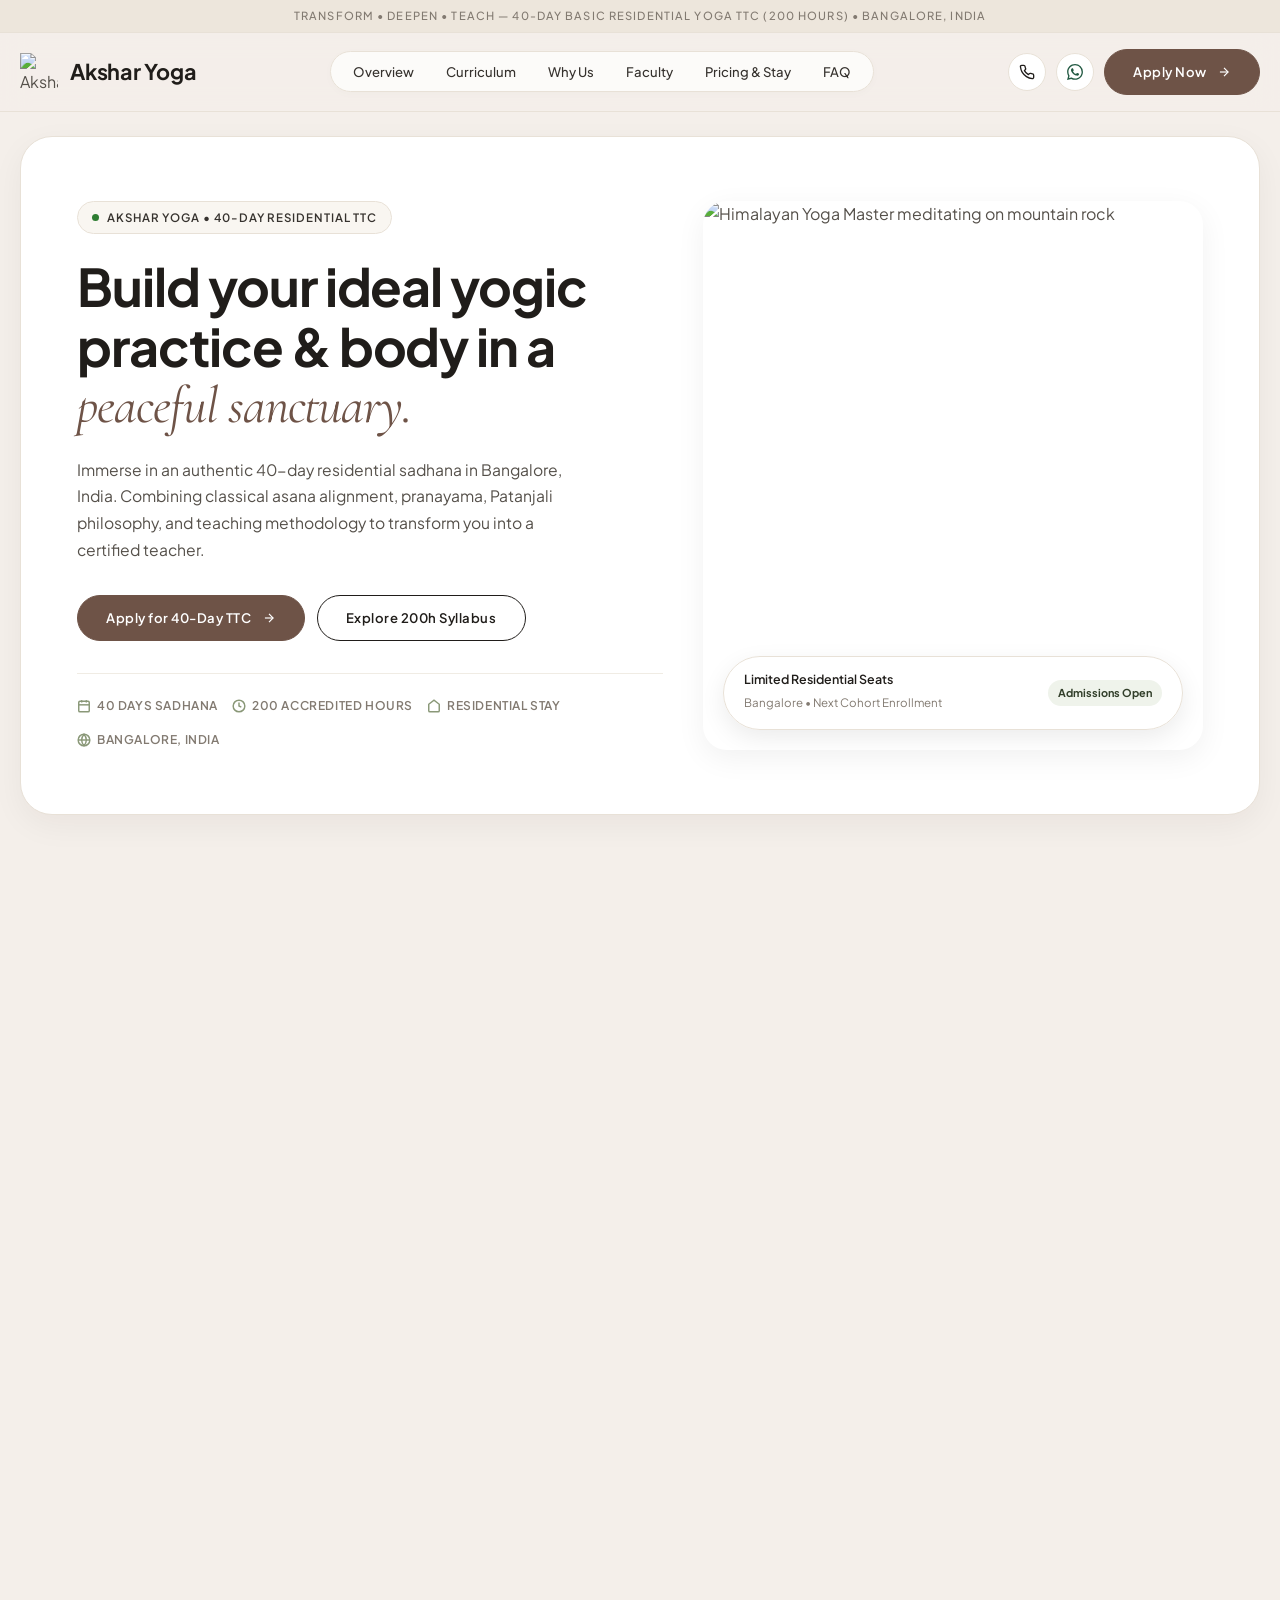
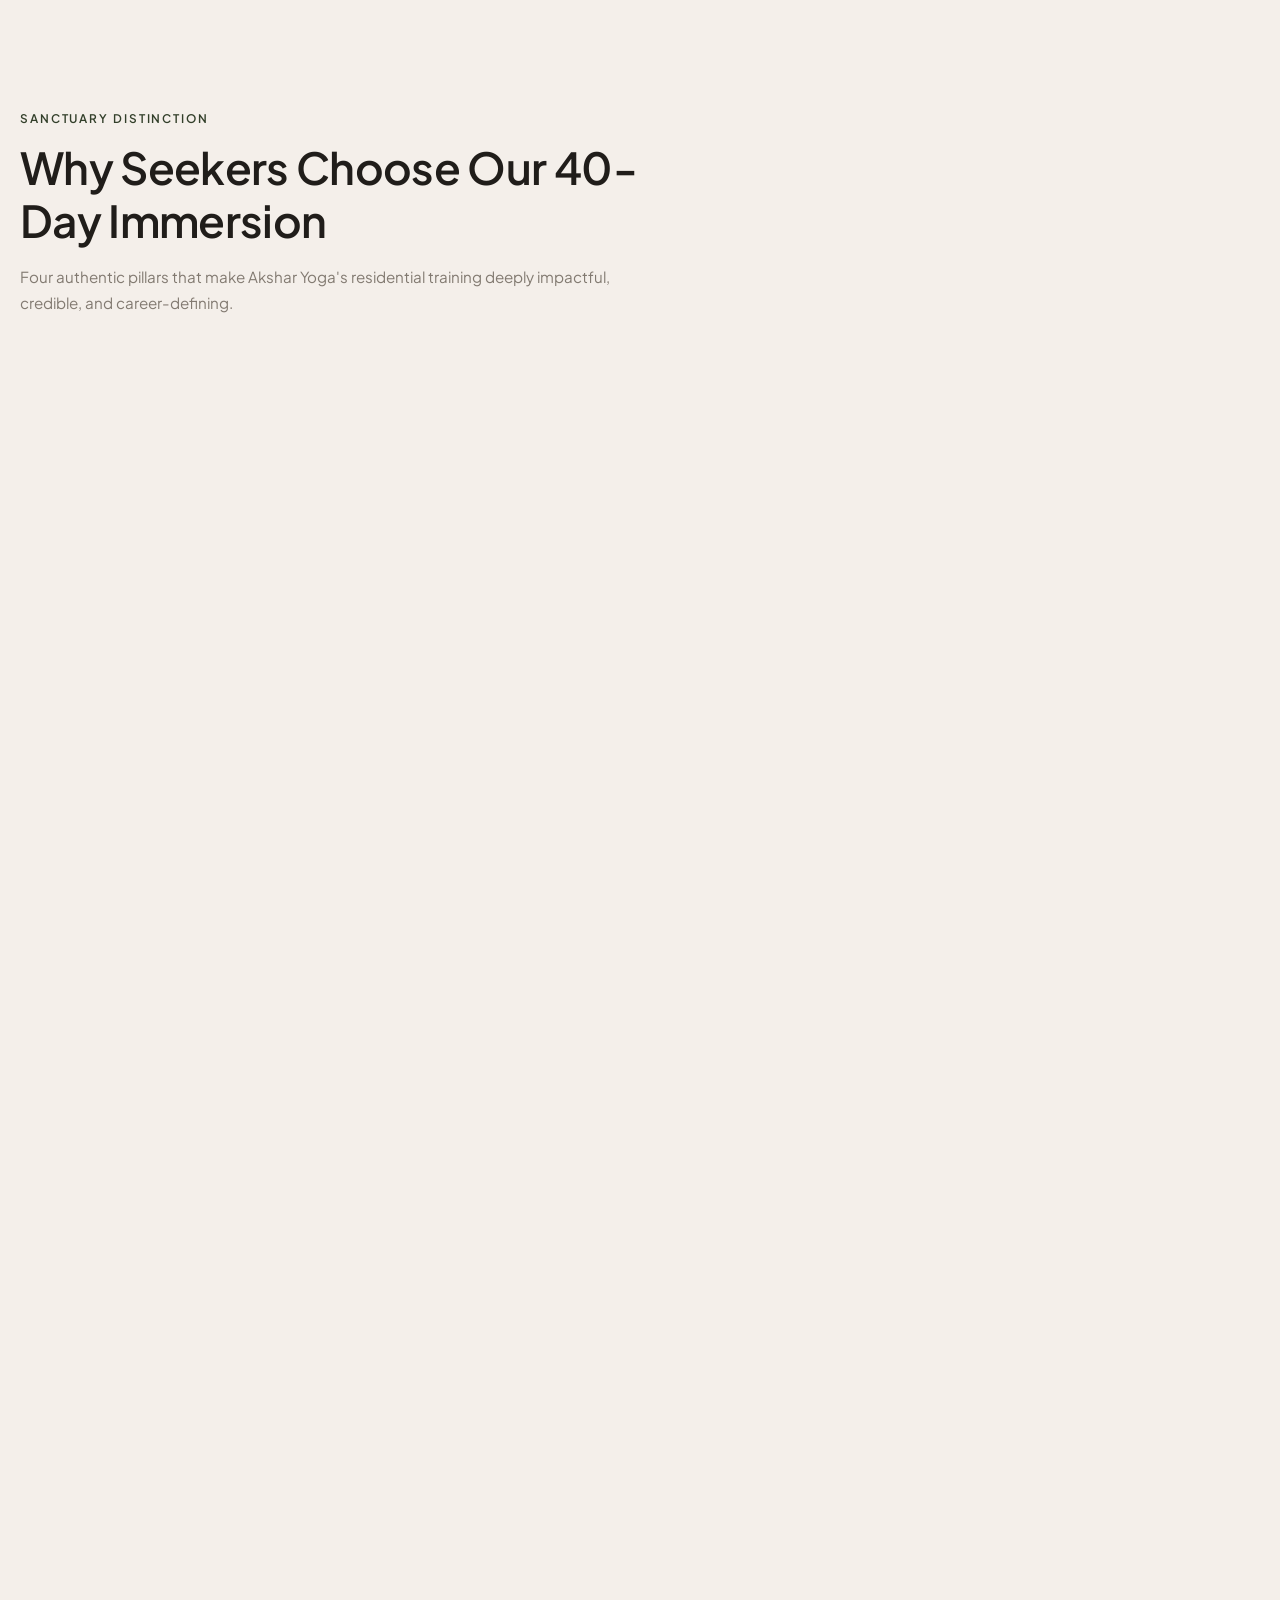
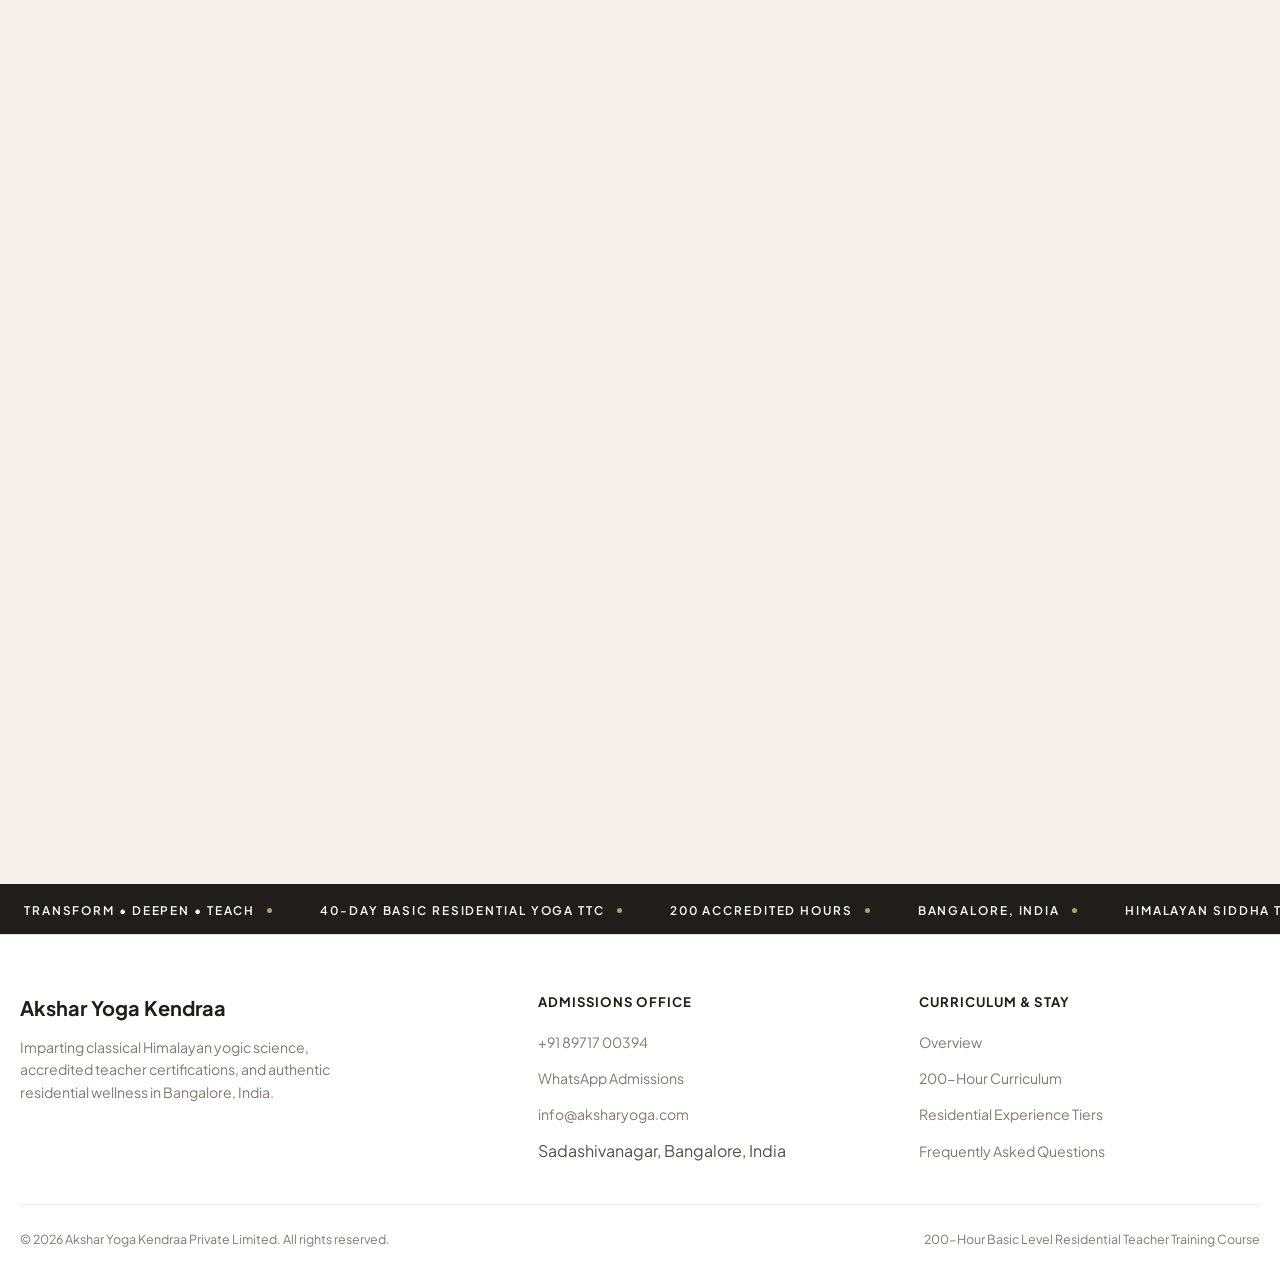
==== index.html @ 76876720 "feat: redesign landing page to Hygge Earth aesthetic with centered Guruji hero and teacher portraits" ====
<!DOCTYPE html>
<html lang="en" prefix="og: https://ogp.me/ns#">
<head>
  <meta charset="UTF-8">
  <meta name="viewport" content="width=device-width, initial-scale=1.0, viewport-fit=cover">
  
  <!-- Primary SEO Meta -->
  <title>40-Day Residential Yoga Teacher Training | Akshar Yoga</title>
  <meta name="description" content="Join Akshar Yoga's 40-day Basic Level Yoga Teacher Training in India. Learn yoga, meditation, pranayama, philosophy and teaching methodology with residential options.">
  <link rel="canonical" href="https://aksharyoga.com/basic-residential-ttc">
  <meta name="robots" content="index, follow, max-snippet:-1, max-image-preview:large, max-video-preview:-1">
  <meta name="theme-color" content="#6E5347">

  <!-- Geotagging & Regional SEO (Bangalore, Karnataka, India) -->
  <meta name="geo.region" content="IN-KA">
  <meta name="geo.placename" content="Bangalore, Karnataka, India">
  <meta name="geo.position" content="13.0827;77.5877">
  <meta name="ICBM" content="13.0827, 77.5877">
  <meta name="language" content="English">

  <!-- Hreflang Tags -->
  <link rel="alternate" hreflang="x-default" href="https://aksharyoga.com/basic-residential-ttc">
  <link rel="alternate" hreflang="en-IN" href="https://aksharyoga.com/basic-residential-ttc">
  <link rel="alternate" hreflang="en" href="https://aksharyoga.com/basic-residential-ttc">

  <!-- AI / LLM Context & Discovery Specification -->
  <link rel="alternate" type="text/plain" href="/llms.txt" title="LLM Context Specification">
  <link rel="sitemap" type="application/xml" href="/sitemap.xml">

  <!-- Open Graph / Meta Ads -->
  <meta property="og:type" content="website">
  <meta property="og:locale" content="en_IN">
  <meta property="og:locale:alternate" content="en_US">
  <meta property="og:title" content="40-Day Residential Yoga Teacher Training | Akshar Yoga">
  <meta property="og:description" content="Immerse yourself in a 40-day Basic Level Yoga Teacher Training combining asana, pranayama, philosophy, meditation and residential wellness in Bangalore, India.">
  <meta property="og:image" content="https://aksharyoga.com/images/hero_akshar_mountain_meditation_hd.jpg">
  <meta property="og:image:width" content="1200">
  <meta property="og:image:height" content="673">
  <meta property="og:url" content="https://aksharyoga.com/basic-residential-ttc">
  <meta property="og:site_name" content="Akshar Yoga Kendraa">

  <!-- Favicon -->
  <link rel="icon" type="image/png" href="images/akshar_yoga_logo.png">

  <!-- Preconnect & Google Fonts (Plus Jakarta Sans & Cormorant Garamond) -->
  <link rel="preconnect" href="https://fonts.googleapis.com">
  <link rel="preconnect" href="https://fonts.gstatic.com" crossorigin>
  <link href="https://fonts.googleapis.com/css2?family=Plus+Jakarta+Sans:wght@300;400;500;600;700&family=Cormorant+Garamond:ital,wght@0,400;0,500;0,600;1,400;1,600&display=swap" rel="stylesheet">

  <!-- Stylesheet -->
  <link rel="stylesheet" href="styles.css?v=4.0">

  <!-- Structured Data: EducationalOrganization, Course, and FAQPage Schema -->
  <script type="application/ld+json">
  {
    "@context": "https://schema.org",
    "@graph": [
      {
        "@type": "EducationalOrganization",
        "@id": "https://aksharyoga.com/#organization",
        "name": "Akshar Yoga Kendraa",
        "legalName": "Akshar Yoga Kendraa Private Limited",
        "url": "https://aksharyoga.com",
        "logo": "https://aksharyoga.com/images/akshar_yoga_logo.png",
        "description": "Premier international yoga educational institution imparting Himalayan yogic wisdom, teacher training certifications, and residential holistic wellness retreats.",
        "telephone": "+918971700394",
        "email": "info@aksharyoga.com",
        "address": {
          "@type": "PostalAddress",
          "streetAddress": "Sadashivanagar / CSE Residences & Purantha Campus",
          "addressLocality": "Bangalore",
          "addressRegion": "Karnataka",
          "postalCode": "560080",
          "addressCountry": "IN"
        },
        "geo": {
          "@type": "GeoCoordinates",
          "latitude": 13.0827,
          "longitude": 77.5877
        }
      },
      {
        "@type": "Course",
        "@id": "https://aksharyoga.com/basic-residential-ttc/#course",
        "name": "40-Day Basic Level Residential Yoga Teacher Training Course (200 Hours)",
        "courseCode": "AY-TTC-200",
        "description": "An immersive 40-day yoga teacher training experience designed to deepen your personal practice, build a strong foundation in yoga and prepare you to begin your journey as a yoga teacher. Features 200 hours of asana biomechanics, pranayama, meditation, mudras, philosophy, and teaching methodology.",
        "provider": {
          "@id": "https://aksharyoga.com/#organization"
        },
        "timeRequired": "P40D",
        "educationalCredentialAwarded": "Akshar Yoga Basic Level Yoga Teacher Certificate (200 Hours)",
        "inLanguage": "en",
        "offers": [
          {
            "@type": "Offer",
            "name": "Seeker (Tuition Only)",
            "description": "40 Days of Training, study material, 2 diet consultations, 6-month DYC access, 3 Ayurveda sessions, special training at Purantha, Awaken Tribe access, and 3-day Purantha camp access.",
            "price": "175000",
            "priceCurrency": "INR",
            "category": "Tuition Only",
            "availability": "https://schema.org/InStock",
            "url": "https://aksharyoga.com/basic-residential-ttc#experience-options"
          },
          {
            "@type": "Offer",
            "name": "Immersive (CSE Residential)",
            "description": "40 Days of Training, TTC material, 1 BHK accommodation at CSE Residences, nutritious food, dedicated travel, 6-month DYC and Awaken Tribe access, Purantha experiences, and 3-day Purantha camp access.",
            "price": "350000",
            "priceCurrency": "INR",
            "category": "Tuition and Accommodation",
            "availability": "https://schema.org/InStock",
            "url": "https://aksharyoga.com/basic-residential-ttc#experience-options"
          },
          {
            "@type": "Offer",
            "name": "Ultimate (Purantha Immersion Sanctuary)",
            "description": "40 Days of Training, full Purantha campus nature sanctuary access, 3 Ayurveda sessions, 2 medicinal showers, 2 tissue healing sessions, organic Sattvik food, 1-year Awaken Tribe and DYC access, and 3-day Purantha camp access.",
            "price": "500000",
            "priceCurrency": "INR",
            "category": "Tuition, Accommodation and Healing Sanctuary",
            "availability": "https://schema.org/InStock",
            "url": "https://aksharyoga.com/basic-residential-ttc#experience-options"
          }
        ]
      },
      {
        "@type": "FAQPage",
        "@id": "https://aksharyoga.com/basic-residential-ttc/#faq",
        "mainEntity": [
          {
            "@type": "Question",
            "name": "What is the difference between the 3 experience options?",
            "acceptedAnswer": {
              "@type": "Answer",
              "text": "The Seeker tier (₹1.75 Lakh INR) includes the complete 40-day course and tuition without accommodation or meals. The Immersive tier (₹3.5 Lakh INR) includes 1 BHK accommodation at CSE Residences, full nutritious meals, and daily training travel. The Ultimate tier (₹5 Lakh INR) is a sanctuary retreat at Purantha campus including campus stay, Sattvik nutrition, 3 Ayurveda sessions, 2 medicinal showers, and 2 tissue healing sessions."
            }
          },
          {
            "@type": "Question",
            "name": "Do I need previous yoga experience?",
            "acceptedAnswer": {
              "@type": "Answer",
              "text": "No prior advanced experience is required. The curriculum begins with foundational alignment and anatomy, making it ideal for both dedicated beginners seeking deep immersion and experienced practitioners preparing to teach professionally."
            }
          },
          {
            "@type": "Question",
            "name": "What certification do I receive?",
            "acceptedAnswer": {
              "@type": "Answer",
              "text": "Upon successful practical and theoretical completion of the 40 days (200 hours), you receive the official Akshar Yoga Basic Level Yoga Teacher Certificate, recognized across the global Akshar Yoga ecosystem."
            }
          },
          {
            "@type": "Question",
            "name": "Can international students apply?",
            "acceptedAnswer": {
              "@type": "Answer",
              "text": "Yes, we welcome international applicants from all continents. Please contact our admissions team for personalized travel advice, airport reception, and payment guidelines."
            }
          }
        ]
      }
    ]
  }
  </script>
</head>
<body>

  <!-- Top Announcement Bar -->
  <div class="top-bar">
    Transform • Deepen • Teach — 40-Day Basic Residential Yoga TTC (200 Hours) • Bangalore, India
  </div>

  <!-- Header (Hygge / Japandi Style) -->
  <header class="site-header" id="site-header">
    <div class="page-canvas header-container">
      <!-- Brand Logo -->
      <a href="#hero" class="brand-link" aria-label="Akshar Yoga Home">
        <img src="images/akshar_yoga_logo.png" alt="Akshar Yoga Kendraa Official Emblem" class="brand-logo-img" width="38" height="38">
        <span class="brand-title">Akshar Yoga</span>
      </a>

      <!-- Pill Nav Menu -->
      <nav class="main-nav" aria-label="Primary Navigation">
        <ul class="nav-links">
          <li><a href="#overview">Overview</a></li>
          <li><a href="#curriculum">Curriculum</a></li>
          <li><a href="#why-us">Why Us</a></li>
          <li><a href="#faculty">Faculty</a></li>
          <li><a href="#pricing">Pricing &amp; Stay</a></li>
          <li><a href="#faq">FAQ</a></li>
        </ul>
      </nav>

      <!-- Header Actions -->
      <div class="header-actions">
        <!-- Call Icon -->
        <a href="tel:+918971700394" class="header-icon-circle" aria-label="Call Admissions: +91 89717 00394" title="Call Admissions: +91 89717 00394">
          <svg width="16" height="16" viewBox="0 0 24 24" fill="none" stroke="currentColor" stroke-width="2" stroke-linecap="round" stroke-linejoin="round">
            <path d="M22 16.92v3a2 2 0 0 1-2.18 2 19.79 19.79 0 0 1-8.63-3.07 19.5 19.5 0 0 1-6-6 19.79 19.79 0 0 1-3.07-8.67A2 2 0 0 1 4.11 2h3a2 2 0 0 1 2 1.72 12.84 12.84 0 0 0 .7 2.81 2 2 0 0 1-.45 2.11L8.09 9.91a16 16 0 0 0 6 6l1.27-1.27a2 2 0 0 1 2.11-.45 12.84 12.84 0 0 0 2.81.7A2 2 0 0 1 22 16.92z"></path>
          </svg>
        </a>

        <!-- WhatsApp Icon -->
        <a href="https://wa.me/918971700394?text=Namaste%20Akshar%20Yoga,%20I%20am%20interested%20in%20the%2040-Day%20TTC" class="header-icon-circle whatsapp-circle" aria-label="Chat on WhatsApp" title="Chat on WhatsApp" target="_blank" rel="noopener">
          <svg width="16" height="16" viewBox="0 0 24 24" fill="currentColor">
            <path d="M17.472 14.382c-.297-.149-1.758-.867-2.03-.967-.273-.099-.471-.148-.67.15-.197.297-.767.966-.94 1.164-.173.199-.347.223-.644.075-.297-.15-1.255-.463-2.39-1.475-.883-.788-1.48-1.761-1.653-2.059-.173-.297-.018-.458.13-.606.134-.133.298-.347.446-.52.149-.174.198-.298.298-.497.099-.198.05-.371-.025-.52-.075-.149-.669-1.612-.916-2.207-.242-.579-.487-.5-.669-.51-.173-.008-.371-.01-.57-.01-.198 0-.52.074-.792.372-.272.297-1.04 1.016-1.04 2.479 0 1.462 1.065 2.875 1.213 3.074.149.198 2.096 3.2 5.077 4.487.709.306 1.262.489 1.694.625.712.227 1.36.195 1.871.118.571-.085 1.758-.719 2.006-1.413.248-.694.248-1.289.173-1.413-.074-.124-.272-.198-.57-.347m-5.421 7.403h-.004a9.87 9.87 0 01-5.031-1.378l-.361-.214-3.741.982.998-3.648-.235-.374a9.86 9.86 0 01-1.51-5.26c.001-5.45 4.436-9.884 9.888-9.884 2.64 0 5.122 1.03 6.988 2.898a9.825 9.825 0 012.893 6.994c-.003 5.45-4.437 9.884-9.885 9.884m8.413-18.297A11.815 11.815 0 0012.05 0C5.495 0 .16 5.335.157 11.892c0 2.096.547 4.142 1.588 5.945L.057 24l6.305-1.654a11.882 11.882 0 005.683 1.448h.005c6.554 0 11.89-5.335 11.893-11.893a11.821 11.821 0 00-3.48-8.413z"/>
          </svg>
        </a>

        <!-- Chocolate Pill Button -->
        <button type="button" class="btn btn-chocolate trigger-apply-modal" data-tier="immersive">
          <span>Apply Now</span>
          <svg class="btn-arrow" width="14" height="14" viewBox="0 0 24 24" fill="none" stroke="currentColor" stroke-width="2">
            <line x1="5" y1="12" x2="19" y2="12"></line>
            <polyline points="12 5 19 12 12 19"></polyline>
          </svg>
        </button>

        <!-- Mobile Menu Toggle Button -->
        <button type="button" class="header-mobile-toggle" id="btn-mobile-nav-toggle" aria-label="Open Navigation Menu">
          <span></span>
          <span></span>
        </button>
      </div>
    </div>
  </header>

  <!-- Mobile Off-Canvas Drawer -->
  <div class="mobile-nav-backdrop" id="mobile-nav-backdrop" aria-hidden="true">
    <div class="mobile-nav-drawer" role="dialog" aria-modal="true" aria-label="Mobile Navigation">
      <div>
        <div class="mobile-nav-header">
          <span class="brand-title">Akshar Yoga</span>
          <button type="button" class="modal-close-btn" id="btn-mobile-nav-close" aria-label="Close menu">
            <svg width="16" height="16" viewBox="0 0 24 24" fill="none" stroke="currentColor" stroke-width="2">
              <line x1="18" y1="6" x2="6" y2="18"></line>
              <line x1="6" y1="6" x2="18" y2="18"></line>
            </svg>
          </button>
        </div>
        <ul class="mobile-nav-links">
          <li><a href="#overview" class="mobile-nav-item">Overview</a></li>
          <li><a href="#curriculum" class="mobile-nav-item">Curriculum (200h)</a></li>
          <li><a href="#why-us" class="mobile-nav-item">Why Akshar Yoga</a></li>
          <li><a href="#faculty" class="mobile-nav-item">Faculty &amp; Gurus</a></li>
          <li><a href="#pricing" class="mobile-nav-item">Pricing &amp; Stay</a></li>
          <li><a href="#faq" class="mobile-nav-item">FAQ</a></li>
        </ul>
      </div>
      <div class="mobile-nav-footer">
        <button type="button" class="btn btn-chocolate trigger-apply-modal" data-tier="immersive" style="width: 100%;">
          Apply for 40-Day TTC
        </button>
        <a href="https://wa.me/918971700394" class="btn btn-whatsapp" style="width: 100%;" target="_blank" rel="noopener">
          WhatsApp Admissions
        </a>
      </div>
    </div>
  </div>

  <main>
    <!-- ==========================================================================
         HERO SECTION (Matches Reference Rounded Hero Card)
         ========================================================================== -->
    <section class="hero-section-wrap" id="hero">
      <div class="page-canvas">
        <div class="hero-card">
          
          <!-- Left Column: Copy & Actions -->
          <div class="hero-left-content">
            <div class="hero-badge-pill">
              <span class="hero-pulse-dot"></span>
              <span>Akshar Yoga • 40-Day Residential TTC</span>
            </div>

            <h1 class="hero-h1">
              Build your ideal yogic practice &amp; body in a
              <span class="hero-accent">peaceful sanctuary.</span>
            </h1>

            <p class="hero-subtext">
              Immerse in an authentic 40-day residential sadhana in Bangalore, India. Combining classical asana alignment, pranayama, Patanjali philosophy, and teaching methodology to transform you into a certified teacher.
            </p>

            <div class="hero-cta-group">
              <button type="button" class="btn btn-chocolate trigger-apply-modal" data-tier="immersive">
                <span>Apply for 40-Day TTC</span>
                <svg class="btn-arrow" width="14" height="14" viewBox="0 0 24 24" fill="none" stroke="currentColor" stroke-width="2">
                  <line x1="5" y1="12" x2="19" y2="12"></line>
                  <polyline points="12 5 19 12 12 19"></polyline>
                </svg>
              </button>

              <button type="button" class="btn btn-outline-dark trigger-curriculum-modal">
                <span>Explore 200h Syllabus</span>
              </button>
            </div>

            <div class="hero-meta-tags">
              <div class="hero-tag-item">
                <svg width="14" height="14" viewBox="0 0 24 24" fill="none" stroke="currentColor" stroke-width="2.5"><rect x="3" y="4" width="18" height="18" rx="2" ry="2"></rect><line x1="16" y1="2" x2="16" y2="6"></line><line x1="8" y1="2" x2="8" y2="6"></line><line x1="3" y1="10" x2="21" y2="10"></line></svg>
                <span>40 Days Sadhana</span>
              </div>
              <div class="hero-tag-item">
                <svg width="14" height="14" viewBox="0 0 24 24" fill="none" stroke="currentColor" stroke-width="2.5"><circle cx="12" cy="12" r="10"></circle><polyline points="12 6 12 12 16 14"></polyline></svg>
                <span>200 Accredited Hours</span>
              </div>
              <div class="hero-tag-item">
                <svg width="14" height="14" viewBox="0 0 24 24" fill="none" stroke="currentColor" stroke-width="2.5"><path d="M3 9l9-7 9 7v11a2 2 0 0 1-2 2H5a2 2 0 0 1-2-2z"></path></svg>
                <span>Residential Stay</span>
              </div>
              <div class="hero-tag-item">
                <svg width="14" height="14" viewBox="0 0 24 24" fill="none" stroke="currentColor" stroke-width="2.5"><circle cx="12" cy="12" r="10"></circle><line x1="2" y1="12" x2="22" y2="12"></line><path d="M12 2a15.3 15.3 0 0 1 4 10 15.3 15.3 0 0 1-4 10 15.3 15.3 0 0 1-4-10 15.3 15.3 0 0 1 4-10z"></path></svg>
                <span>Bangalore, India</span>
              </div>
            </div>
          </div>

          <!-- Right Column: Organic Rounded Photo Card with Floating Pill -->
          <div class="hero-visual-card">
            <img src="images/hero_akshar_mountain_meditation_hd.jpg" alt="Himalayan Yoga Master meditating on mountain rock" class="hero-visual-img" width="600" height="480">
            <div class="hero-floating-pill">
              <div>
                <p>Limited Residential Seats</p>
                <span style="font-size: 0.72rem; color: var(--hygge-muted);">Bangalore • Next Cohort Enrollment</span>
              </div>
              <span class="pill-tag">Admissions Open</span>
            </div>
          </div>

        </div>
      </div>
    </section>

    <!-- ==========================================================================
         SECTION 2: PHILOSOPHY & SACRED MANDALA (Matches Reference Section 2)
         ========================================================================== -->
    <section class="section-philosophy" id="overview">
      <div class="page-canvas">
        <div class="philosophy-card reveal-on-scroll">
          <div>
            <span class="kicker kicker-sage">Sadhana &amp; Purpose</span>
            <h2 class="philosophy-quote-h2">
              Our sanctuary is created for all who value authentic yogic depth, comfort and care —
              <span class="highlight-word">not only for the body, but for the soul.</span>
            </h2>
            <div class="philosophy-paragraphs">
              <p>
                Within our serene residential campuses in Bangalore (CSE Residences &amp; Purantha Sanctuary), we cultivate an atmosphere of deep quietude and mindfulness. Fresh nature, disciplined daily sadhana, and wholesome Sattvik meals create the optimal foundation for profound inner change.
              </p>
              <p>
                In classical yogic tradition, a 40-day mandala represents the biological and neurological cycle required to recalibrate the nervous system, instill enduring habits, and master the pedagogical confidence needed to teach globally.
              </p>
            </div>
          </div>

          <!-- Sacred Mandala Geometry Line-Art -->
          <div class="philosophy-mandala-wrap">
            <svg class="mandala-svg" viewBox="0 0 200 200" fill="none" stroke="currentColor" stroke-width="1.2">
              <circle cx="100" cy="100" r="70" stroke-dasharray="2 3" opacity="0.4"/>
              <circle cx="100" cy="70" r="45" opacity="0.8"/>
              <circle cx="100" cy="130" r="45" opacity="0.8"/>
              <circle cx="70" cy="100" r="45" opacity="0.8"/>
              <circle cx="130" cy="100" r="45" opacity="0.8"/>
              <circle cx="100" cy="100" r="22" stroke-width="1.5"/>
              <circle cx="100" cy="100" r="5" fill="currentColor"/>
            </svg>
          </div>
        </div>
      </div>
    </section>

    <!-- ==========================================================================
         SECTION 3: SAGE GREEN ATMOSPHERIC SANCTUARY CARD (Matches Reference Section 3)
         ========================================================================== -->
    <section class="section-sage-banner">
      <div class="page-canvas">
        <div class="sage-atmosphere-card reveal-on-scroll">
          <h2 class="sage-heading">
            We make your residential practice as comfortable, deep and transformative as possible
          </h2>

          <div class="sage-pillars-grid">
            <!-- Feature 1: Armchair/Rest -->
            <div class="sage-pillar-item stagger-1">
              <div class="sage-icon-box">
                <svg width="24" height="24" viewBox="0 0 24 24" fill="none" stroke="currentColor" stroke-width="1.8" stroke-linecap="round" stroke-linejoin="round">
                  <path d="M19 9V6a2 2 0 0 0-2-2H7a2 2 0 0 0-2 2v3"></path>
                  <path d="M3 11v5a2 2 0 0 0 2 2h14a2 2 0 0 0 2-2v-5a2 2 0 0 0-4 0v2H7v-2a2 2 0 0 0-4 0Z"></path>
                  <path d="M5 18v2"></path>
                  <path d="M19 18v2"></path>
                </svg>
              </div>
              <h3 class="sage-pillar-title">Comfortable Residential Rest</h3>
              <p class="sage-pillar-desc">
                Thoughtfully appointed 1 BHK living spaces at CSE Residences and peaceful natural cottages at Purantha campus, giving you deep rest after rigorous daily training.
              </p>
            </div>

            <!-- Feature 2: Breeze/Air -->
            <div class="sage-pillar-item stagger-2">
              <div class="sage-icon-box">
                <svg width="24" height="24" viewBox="0 0 24 24" fill="none" stroke="currentColor" stroke-width="1.8" stroke-linecap="round" stroke-linejoin="round">
                  <path d="M9.59 4.59A2 2 0 1 1 11 8H2m10.59 11.41A2 2 0 1 0 14 16H2m15.73-8.27A2.5 2.5 0 1 1 19.5 12H2"></path>
                </svg>
              </div>
              <h3 class="sage-pillar-title">Natural Shalas &amp; Clean Air</h3>
              <p class="sage-pillar-desc">
                High-ceilinged, naturally ventilated pavilions and open-air greenery that foster optimal oxygenation, clear prana flow, and peaceful mental clarity throughout your sadhana.
              </p>
            </div>

            <!-- Feature 3: Sound/Chanting -->
            <div class="sage-pillar-item stagger-3">
              <div class="sage-icon-box">
                <svg width="24" height="24" viewBox="0 0 24 24" fill="none" stroke="currentColor" stroke-width="1.8" stroke-linecap="round" stroke-linejoin="round">
                  <path d="M2 10v4"></path>
                  <path d="M6 7v10"></path>
                  <path d="M10 4v16"></path>
                  <path d="M14 8v8"></path>
                  <path d="M18 6v12"></path>
                  <path d="M22 10v4"></path>
                </svg>
              </div>
              <h3 class="sage-pillar-title">Sacred Sound &amp; Healing</h3>
              <p class="sage-pillar-desc">
                Authentic Himalayan mantra chanting, restorative singing bowls, and tailored Ayurvedic therapies that harmonize subtle tissue memory and calm the nervous system.
              </p>
            </div>
          </div>
        </div>
      </div>
    </section>

    <!-- ==========================================================================
         SECTION 4: 200-HOUR CURRICULUM GRID (Matches Reference Section 4)
         ========================================================================== -->
    <section class="section-curriculum-hygge" id="curriculum">
      <div class="page-canvas">
        <div class="section-header-center reveal-on-scroll">
          <span class="kicker">Accredited 200-Hour Syllabus</span>
          <h2 class="section-title">Training Across 6 Modular Disciplines</h2>
          <p class="section-desc">
            A comprehensive curriculum combining classical alignment, subtle breathwork, anatomical safety, and pedagogical mastery.
          </p>
        </div>

        <div class="curriculum-cards-grid">
          <!-- Card 1 -->
          <div class="curriculum-hygge-card reveal-on-scroll stagger-1">
            <div class="curriculum-card-media">
              <img src="images/hero_akshar_mountain_meditation_hd.jpg" alt="Asana alignment and foundational postures" class="curriculum-card-img" width="380" height="180">
              <span class="curriculum-card-hours-badge">60 Hours</span>
            </div>
            <div class="curriculum-card-body">
              <div class="curriculum-card-header">
                <h3 class="curriculum-card-title">Foundations of Asana &amp; Alignment</h3>
                <svg class="curriculum-card-arrow" width="18" height="18" viewBox="0 0 24 24" fill="none" stroke="currentColor" stroke-width="2"><line x1="5" y1="12" x2="19" y2="12"></line><polyline points="12 5 19 12 12 19"></polyline></svg>
              </div>
              <p class="curriculum-card-text">
                Classical postures, joint biomechanics, spinal integrity, hands-on adjustments, and injury prevention protocols across standing, seated, and inverted asanas.
              </p>
              <button type="button" class="curriculum-card-trigger-btn trigger-curriculum-modal">
                View syllabus module →
              </button>
            </div>
          </div>

          <!-- Card 2 -->
          <div class="curriculum-hygge-card reveal-on-scroll stagger-2">
            <div class="curriculum-card-media">
              <img src="images/student_meditation.png" alt="Pranayama and subtle energy seals" class="curriculum-card-img" width="380" height="180">
              <span class="curriculum-card-hours-badge">35 Hours</span>
            </div>
            <div class="curriculum-card-body">
              <div class="curriculum-card-header">
                <h3 class="curriculum-card-title">Pranayama, Mudras &amp; Subtle Energy</h3>
                <svg class="curriculum-card-arrow" width="18" height="18" viewBox="0 0 24 24" fill="none" stroke="currentColor" stroke-width="2"><line x1="5" y1="12" x2="19" y2="12"></line><polyline points="12 5 19 12 12 19"></polyline></svg>
              </div>
              <p class="curriculum-card-text">
                Nadi purification, breath retention, vital energy seals (Hastamudras), and neuromuscular energy locks (Bandhas) to balance prana and apana.
              </p>
              <button type="button" class="curriculum-card-trigger-btn trigger-curriculum-modal">
                View syllabus module →
              </button>
            </div>
          </div>

          <!-- Card 3 -->
          <div class="curriculum-hygge-card reveal-on-scroll stagger-3">
            <div class="curriculum-card-media">
              <img src="images/hero_ashram_interior.jpg" alt="Yoga anatomy and movement physiology" class="curriculum-card-img" width="380" height="180">
              <span class="curriculum-card-hours-badge">25 Hours</span>
            </div>
            <div class="curriculum-card-body">
              <div class="curriculum-card-header">
                <h3 class="curriculum-card-title">Yoga Anatomy &amp; Physiology</h3>
                <svg class="curriculum-card-arrow" width="18" height="18" viewBox="0 0 24 24" fill="none" stroke="currentColor" stroke-width="2"><line x1="5" y1="12" x2="19" y2="12"></line><polyline points="12 5 19 12 12 19"></polyline></svg>
              </div>
              <p class="curriculum-card-text">
                Musculoskeletal dynamics, respiratory mechanics, fascial networks, and autonomic nervous system regulation for safe, intelligent teaching.
              </p>
              <button type="button" class="curriculum-card-trigger-btn trigger-curriculum-modal">
                View syllabus module →
              </button>
            </div>
          </div>

          <!-- Card 4 -->
          <div class="curriculum-hygge-card reveal-on-scroll stagger-1">
            <div class="curriculum-card-media">
              <img src="images/himalayan_siddha_akshar.png" alt="Patanjali philosophy and ethics" class="curriculum-card-img" width="380" height="180">
              <span class="curriculum-card-hours-badge">30 Hours</span>
            </div>
            <div class="curriculum-card-body">
              <div class="curriculum-card-header">
                <h3 class="curriculum-card-title">Yogic Philosophy, Sutras &amp; Ethics</h3>
                <svg class="curriculum-card-arrow" width="18" height="18" viewBox="0 0 24 24" fill="none" stroke="currentColor" stroke-width="2"><line x1="5" y1="12" x2="19" y2="12"></line><polyline points="12 5 19 12 12 19"></polyline></svg>
              </div>
              <p class="curriculum-card-text">
                Patanjali's Yoga Sutras, the Eight Limbs of Ashtanga Yoga, Yamas &amp; Niyamas, classical Siddha traditions, and modern teacher code of ethics.
              </p>
              <button type="button" class="curriculum-card-trigger-btn trigger-curriculum-modal">
                View syllabus module →
              </button>
            </div>
          </div>

          <!-- Card 5 -->
          <div class="curriculum-hygge-card reveal-on-scroll stagger-2">
            <div class="curriculum-card-media">
              <img src="images/section2_akshar_lounge.webp" alt="Teaching methodology and sequence design" class="curriculum-card-img" width="380" height="180">
              <span class="curriculum-card-hours-badge">35 Hours</span>
            </div>
            <div class="curriculum-card-body">
              <div class="curriculum-card-header">
                <h3 class="curriculum-card-title">Teaching Methodology &amp; Sequencing</h3>
                <svg class="curriculum-card-arrow" width="18" height="18" viewBox="0 0 24 24" fill="none" stroke="currentColor" stroke-width="2"><line x1="5" y1="12" x2="19" y2="12"></line><polyline points="12 5 19 12 12 19"></polyline></svg>
              </div>
              <p class="curriculum-card-text">
                Class structuring, precise verbal cues, voice modulation, classroom presence, room pacing, and modifications for diverse student capabilities.
              </p>
              <button type="button" class="curriculum-card-trigger-btn trigger-curriculum-modal">
                View syllabus module →
              </button>
            </div>
          </div>

          <!-- Card 6 -->
          <div class="curriculum-hygge-card reveal-on-scroll stagger-3">
            <div class="curriculum-card-media">
              <img src="images/international_yoga_day.webp" alt="Practicum and final certification exam" class="curriculum-card-img" width="380" height="180">
              <span class="curriculum-card-hours-badge">15 Hours</span>
            </div>
            <div class="curriculum-card-body">
              <div class="curriculum-card-header">
                <h3 class="curriculum-card-title">Practicum &amp; Teacher Assessment</h3>
                <svg class="curriculum-card-arrow" width="18" height="18" viewBox="0 0 24 24" fill="none" stroke="currentColor" stroke-width="2"><line x1="5" y1="12" x2="19" y2="12"></line><polyline points="12 5 19 12 12 19"></polyline></svg>
              </div>
              <p class="curriculum-card-text">
                Supervised student teaching sessions, hands-on peer instruction, detailed faculty critique, and practical certification examination.
              </p>
              <button type="button" class="curriculum-card-trigger-btn trigger-curriculum-modal">
                View syllabus module →
              </button>
            </div>
          </div>
        </div>
      </div>
    </section>

    <!-- ==========================================================================
         SECTION 5: WHY CHOOSE AKSHAR YOGA (Matches Reference Section 5)
         ========================================================================== -->
    <section class="section-why-choose-hygge" id="why-us">
      <div class="page-canvas">
        <div class="why-choose-layout">
          <!-- Left: 4 Numbered Steps -->
          <div>
            <div style="margin-bottom: 32px;">
              <span class="kicker kicker-sage">Sanctuary Distinction</span>
              <h2 class="section-title">Why Seekers Choose Our 40-Day Immersion</h2>
              <p class="section-desc">
                Four authentic pillars that make Akshar Yoga's residential training deeply impactful, credible, and career-defining.
              </p>
            </div>

            <div class="numbered-steps-list">
              <!-- Step 1 -->
              <div class="numbered-step-item reveal-on-scroll stagger-1">
                <div class="step-circle-badge">1</div>
                <div class="step-content-body">
                  <h3>Himalayan Siddha Lineage</h3>
                  <p>Direct authentic lineage transmitted by Himalayan Siddha masters, preserving sacred knowledge and authentic alignment unadulterated by modern fitness trends.</p>
                </div>
              </div>

              <!-- Step 2 -->
              <div class="numbered-step-item reveal-on-scroll stagger-2">
                <div class="step-circle-badge">2</div>
                <div class="step-content-body">
                  <h3>Personalized Guidance &amp; Small Cohorts</h3>
                  <p>Our experienced faculty mentors you directly with individual alignment adjustments, personal practice adaptations, and supportive daily counsel.</p>
                </div>
              </div>

              <!-- Step 3 -->
              <div class="numbered-step-item reveal-on-scroll stagger-3">
                <div class="step-circle-badge">3</div>
                <div class="step-content-body">
                  <h3>Globally Recognized 200-Hour Diploma</h3>
                  <p>Graduates receive the prestigious Akshar Yoga Teacher Certificate, recognized and revered across international yoga studios and wellness centers.</p>
                </div>
              </div>

              <!-- Step 4 -->
              <div class="numbered-step-item reveal-on-scroll stagger-4">
                <div class="step-circle-badge">4</div>
                <div class="step-content-body">
                  <h3>Serene Residential Campuses</h3>
                  <p>Choose between comfortable urban residential suites at CSE Residences or profound nature retreat living at Purantha campus surrounded by medicinal flora.</p>
                </div>
              </div>
            </div>
          </div>

          <!-- Right: Asymmetric Photo Collage -->
          <div class="asymmetric-collage-grid reveal-on-scroll">
            <div class="collage-tile collage-tile-tall">
              <img src="images/purantha_campus.jpg" alt="Purantha sanctuary natural campus" class="collage-img" width="340" height="396">
            </div>
            <div class="collage-tile">
              <img src="images/student_meditation.png" alt="Yoga student seated meditation" class="collage-img" width="300" height="190">
            </div>
            <div class="collage-tile">
              <img src="images/hero_ashram_interior.jpg" alt="Ashram interior yoga shala" class="collage-img" width="300" height="190">
            </div>
          </div>
        </div>
      </div>
    </section>

    <!-- ==========================================================================
         SECTION 6: MID-PAGE CONVERSION BANNER (Matches Reference Section 6)
         ========================================================================== -->
    <section class="section-mid-cta">
      <div class="page-canvas">
        <div class="mid-cta-card reveal-on-scroll">
          <div class="mid-cta-text">
            <h3>
              Apply for the 40-Day Residential TTC to awaken a
              <span class="highlight-text">healthy, grounded and strong practice.</span>
            </h3>
          </div>
          <div class="mid-cta-buttons">
            <button type="button" class="btn btn-chocolate trigger-apply-modal" data-tier="immersive">
              <span>Apply for 40-Day TTC</span>
              <svg class="btn-arrow" width="14" height="14" viewBox="0 0 24 24" fill="none" stroke="currentColor" stroke-width="2"><line x1="5" y1="12" x2="19" y2="12"></line><polyline points="12 5 19 12 12 19"></polyline></svg>
            </button>
            <a href="https://wa.me/918971700394" class="btn btn-whatsapp" target="_blank" rel="noopener">
              WhatsApp Admissions
            </a>
          </div>
        </div>
      </div>
    </section>

    <!-- ==========================================================================
         SECTION 7: FACULTY & MASTERS (ARCHED PILL CARDS) (Matches Reference Section 7)
         ========================================================================== -->
    <section class="section-faculty-hygge" id="faculty">
      <div class="page-canvas">
        <div class="section-header-center reveal-on-scroll">
          <span class="kicker">Mentorship &amp; Lineage</span>
          <h2 class="section-title">Our Caring &amp; Experienced Faculty</h2>
          <p class="section-desc">
            Guided by direct Himalayan Siddha masters and veteran senior instructors with decades of devoted sadhana.
          </p>
        </div>

        <div class="faculty-arched-grid">
          <!-- Master 1 -->
          <div class="faculty-arched-card reveal-on-scroll stagger-1">
            <div class="faculty-photo-wrap faculty-photo-wrap-akshar">
              <img src="images/himalayan_siddha_akshar.png" alt="Himalayan Grand Master Akshar" class="faculty-photo-img faculty-akshar-img" width="240" height="230">
            </div>
            <div class="faculty-card-info">
              <h4 class="faculty-name">Grand Master Akshar</h4>
              <p class="faculty-role">Himalayan Siddha Lineage &amp; Spiritual Mentor</p>
            </div>
          </div>

          <!-- Master 2 -->
          <div class="faculty-arched-card reveal-on-scroll stagger-2">
            <div class="faculty-photo-wrap">
              <img src="images/teacher_satya.jpg" alt="Acharya Satya - Senior Asana Faculty" class="faculty-photo-img" width="240" height="230">
            </div>
            <div class="faculty-card-info">
              <h4 class="faculty-name">Acharya Satya</h4>
              <p class="faculty-role">Asana Biomechanics &amp; Dynamic Alignment Lead</p>
            </div>
          </div>

          <!-- Master 3 -->
          <div class="faculty-arched-card reveal-on-scroll stagger-3">
            <div class="faculty-photo-wrap">
              <img src="images/teacher_meera.jpg" alt="Dr. Meera Vaidya - Ayurvedic Physician" class="faculty-photo-img" width="240" height="230">
            </div>
            <div class="faculty-card-info">
              <h4 class="faculty-name">Dr. Meera Vaidya</h4>
              <p class="faculty-role">Ayurvedic Physician &amp; Holistic Dietetics Guide</p>
            </div>
          </div>

          <!-- Master 4 -->
          <div class="faculty-arched-card reveal-on-scroll stagger-4">
            <div class="faculty-photo-wrap">
              <img src="images/teacher_anand.jpg" alt="Acharya Anand - Pranayama Lead" class="faculty-photo-img" width="240" height="230">
            </div>
            <div class="faculty-card-info">
              <h4 class="faculty-name">Acharya Anand</h4>
              <p class="faculty-role">Pranayama, Mudras &amp; Subtle Anatomy Mentor</p>
            </div>
          </div>

          <!-- Master 5 -->
          <div class="faculty-arched-card reveal-on-scroll stagger-5">
            <div class="faculty-photo-wrap">
              <img src="images/teacher_priya.jpg" alt="Guru Priya - Methodology Director" class="faculty-photo-img" width="240" height="230">
            </div>
            <div class="faculty-card-info">
              <h4 class="faculty-name">Guru Priya</h4>
              <p class="faculty-role">Pedagogical Methodology &amp; Practicum Director</p>
            </div>
          </div>
        </div>
      </div>
    </section>

    <!-- ==========================================================================
         SECTION 8: EXPERIENCE TIERS & PRICING
         ========================================================================== -->
    <section class="section-pricing-hygge" id="pricing">
      <div class="page-canvas">
        <div class="section-header-center reveal-on-scroll">
          <span class="kicker">Clear &amp; Transparent Tiers</span>
          <h2 class="section-title">Three Ways to Experience the 40-Day TTC</h2>
          <p class="section-desc">
            Choose the residential immersion level that fits your journey. All options include the full 40-day, 200-hour teacher training syllabus.
          </p>
        </div>

        <div class="pricing-hygge-grid">
          <!-- Tier 1: Seeker -->
          <div class="pricing-hygge-card reveal-on-scroll stagger-1">
            <h3 class="pricing-tier-name">Seeker</h3>
            <p class="pricing-tier-tagline">40 Days Foundational Training</p>
            <div class="pricing-tier-price-box">
              <div class="pricing-tier-amount">₹1.75 Lakh</div>
              <p class="pricing-tier-currency">₹1.75 Lakh INR • Tuition Only</p>
            </div>
            <ul class="pricing-inclusions-list">
              <li>
                <svg width="16" height="16" viewBox="0 0 24 24" fill="none" stroke="currentColor" stroke-width="2.5"><polyline points="20 6 9 17 4 12"></polyline></svg>
                <span>40 Days Training (200 Hours)</span>
              </li>
              <li>
                <svg width="16" height="16" viewBox="0 0 24 24" fill="none" stroke="currentColor" stroke-width="2.5"><polyline points="20 6 9 17 4 12"></polyline></svg>
                <span>All Akshar Yoga TTC Study Material</span>
              </li>
              <li>
                <svg width="16" height="16" viewBox="0 0 24 24" fill="none" stroke="currentColor" stroke-width="2.5"><polyline points="20 6 9 17 4 12"></polyline></svg>
                <span>2 Diet &amp; Health Consultations</span>
              </li>
              <li>
                <svg width="16" height="16" viewBox="0 0 24 24" fill="none" stroke="currentColor" stroke-width="2.5"><polyline points="20 6 9 17 4 12"></polyline></svg>
                <span>DYC Access — 6 Months</span>
              </li>
              <li>
                <svg width="16" height="16" viewBox="0 0 24 24" fill="none" stroke="currentColor" stroke-width="2.5"><polyline points="20 6 9 17 4 12"></polyline></svg>
                <span>3 Ayurveda Therapy Sessions at Purantha</span>
              </li>
              <li>
                <svg width="16" height="16" viewBox="0 0 24 24" fill="none" stroke="currentColor" stroke-width="2.5"><polyline points="20 6 9 17 4 12"></polyline></svg>
                <span>Awaken Tribe — 6 Months</span>
              </li>
              <li>
                <svg width="16" height="16" viewBox="0 0 24 24" fill="none" stroke="currentColor" stroke-width="2.5"><polyline points="20 6 9 17 4 12"></polyline></svg>
                <span>3-Day Purantha Camp Access</span>
              </li>
            </ul>
            <div class="pricing-exclusion-note">
              Not included: Accommodation, daily meals and personal travel.
            </div>
            <button type="button" class="btn btn-outline-dark trigger-apply-modal" data-tier="seeker" style="width: 100%;">
              Apply for Seeker →
            </button>
          </div>

          <!-- Tier 2: Immersive (Featured) -->
          <div class="pricing-hygge-card featured reveal-on-scroll stagger-2">
            <span class="pricing-tier-badge">Most Popular Experience</span>
            <h3 class="pricing-tier-name">Immersive</h3>
            <p class="pricing-tier-tagline">CSE Residential Experience</p>
            <div class="pricing-tier-price-box">
              <div class="pricing-tier-amount">₹3.5 Lakh</div>
              <p class="pricing-tier-currency">₹3.5 Lakh INR • Tuition &amp; Stay</p>
            </div>
            <ul class="pricing-inclusions-list">
              <li>
                <svg width="16" height="16" viewBox="0 0 24 24" fill="none" stroke="currentColor" stroke-width="2.5"><polyline points="20 6 9 17 4 12"></polyline></svg>
                <span><strong>40 Days Training &amp; TTC Materials</strong></span>
              </li>
              <li>
                <svg width="16" height="16" viewBox="0 0 24 24" fill="none" stroke="currentColor" stroke-width="2.5"><polyline points="20 6 9 17 4 12"></polyline></svg>
                <span><strong>1 BHK Stay at CSE Residences</strong></span>
              </li>
              <li>
                <svg width="16" height="16" viewBox="0 0 24 24" fill="none" stroke="currentColor" stroke-width="2.5"><polyline points="20 6 9 17 4 12"></polyline></svg>
                <span><strong>Pure Nutritious Meals Included</strong></span>
              </li>
              <li>
                <svg width="16" height="16" viewBox="0 0 24 24" fill="none" stroke="currentColor" stroke-width="2.5"><polyline points="20 6 9 17 4 12"></polyline></svg>
                <span>Dedicated Travel for Course Activities</span>
              </li>
              <li>
                <svg width="16" height="16" viewBox="0 0 24 24" fill="none" stroke="currentColor" stroke-width="2.5"><polyline points="20 6 9 17 4 12"></polyline></svg>
                <span>DYC &amp; Awaken Tribe Access — 6 Months</span>
              </li>
              <li>
                <svg width="16" height="16" viewBox="0 0 24 24" fill="none" stroke="currentColor" stroke-width="2.5"><polyline points="20 6 9 17 4 12"></polyline></svg>
                <span>Special Training &amp; 3-Day Camp at Purantha</span>
              </li>
            </ul>
            <div class="pricing-exclusion-note" style="background-color: var(--hygge-sage-light); color: var(--hygge-sage-dark);">
              Complete residential convenience with all lodging and meals cared for.
            </div>
            <button type="button" class="btn btn-chocolate trigger-apply-modal" data-tier="immersive" style="width: 100%;">
              Apply for Immersive →
            </button>
          </div>

          <!-- Tier 3: Ultimate -->
          <div class="pricing-hygge-card reveal-on-scroll stagger-3">
            <h3 class="pricing-tier-name">Ultimate</h3>
            <p class="pricing-tier-tagline">Purantha Sanctuary Immersion</p>
            <div class="pricing-tier-price-box">
              <div class="pricing-tier-amount">₹5 Lakh</div>
              <p class="pricing-tier-currency">₹5 Lakh INR • Sanctuary Healing</p>
            </div>
            <ul class="pricing-inclusions-list">
              <li>
                <svg width="16" height="16" viewBox="0 0 24 24" fill="none" stroke="currentColor" stroke-width="2.5"><polyline points="20 6 9 17 4 12"></polyline></svg>
                <span>40 Days Training &amp; Full Purantha Campus Access</span>
              </li>
              <li>
                <svg width="16" height="16" viewBox="0 0 24 24" fill="none" stroke="currentColor" stroke-width="2.5"><polyline points="20 6 9 17 4 12"></polyline></svg>
                <span>3 Restorative Ayurveda Therapy Sessions</span>
              </li>
              <li>
                <svg width="16" height="16" viewBox="0 0 24 24" fill="none" stroke="currentColor" stroke-width="2.5"><polyline points="20 6 9 17 4 12"></polyline></svg>
                <span>2 Medicinal Showers &amp; 2 Tissue Healing Sessions*</span>
              </li>
              <li>
                <svg width="16" height="16" viewBox="0 0 24 24" fill="none" stroke="currentColor" stroke-width="2.5"><polyline points="20 6 9 17 4 12"></polyline></svg>
                <span>Organic Sattvik Meals in Nature Sanctuary</span>
              </li>
              <li>
                <svg width="16" height="16" viewBox="0 0 24 24" fill="none" stroke="currentColor" stroke-width="2.5"><polyline points="20 6 9 17 4 12"></polyline></svg>
                <span>Awaken Tribe &amp; DYC Access — 1 Full Year</span>
              </li>
              <li>
                <svg width="16" height="16" viewBox="0 0 24 24" fill="none" stroke="currentColor" stroke-width="2.5"><polyline points="20 6 9 17 4 12"></polyline></svg>
                <span>3-Day Purantha Camp Access</span>
              </li>
            </ul>
            <div class="pricing-exclusion-note">
              *Tissue healing treatments subject to Ayurveda expert recommendation.
            </div>
            <button type="button" class="btn btn-outline-dark trigger-apply-modal" data-tier="ultimate" style="width: 100%;">
              Apply for Ultimate →
            </button>
          </div>
        </div>
      </div>
    </section>

    <!-- ==========================================================================
         SECTION 9: SANCTUARY LIFE COLLAGE & QUOTE (Matches Reference Section 8)
         ========================================================================== -->
    <section class="section-life-sanctuary">
      <div class="page-canvas">
        <div class="life-collage-grid reveal-on-scroll">
          <!-- Quote Tile -->
          <div class="life-quote-tile">
            <p>
              "True well-being begins when the body aligns with nature, the breath steadies, and the mind finds stillness."
            </p>
            <span class="life-quote-author">Grand Master Akshar • Himalayan Siddha Tradition</span>
          </div>

          <!-- Photo Tile 1 -->
          <div class="life-photo-tile">
            <img src="images/purantha_campus.png" alt="Life at Purantha Sanctuary" class="life-photo-img" width="400" height="260">
          </div>

          <!-- Photo Tile 2 -->
          <div class="life-photo-tile">
            <img src="images/cse_residence.png" alt="CSE Residence accommodations" class="life-photo-img" width="400" height="260">
          </div>
        </div>
      </div>
    </section>

    <!-- ==========================================================================
         SECTION 10: ACCESSIBLE FAQ ACCORDION (Clean Hygge Style)
         ========================================================================== -->
    <section class="section-faq-hygge" id="faq">
      <div class="page-canvas">
        <div class="section-header-center reveal-on-scroll">
          <span class="kicker">Clear Answers</span>
          <h2 class="section-title">Frequently Asked Questions</h2>
          <p class="section-desc">
            Everything you need to know about the 40-Day Basic Level Residential Teacher Training Course.
          </p>
        </div>

        <div class="faq-accordion-wrap reveal-on-scroll" role="region" aria-label="Course FAQs">
          <!-- Question 1 -->
          <div class="faq-item">
            <button type="button" class="faq-question-btn" aria-expanded="false">
              <span>What is the difference between the 3 experience options?</span>
              <div class="faq-toggle-icon">+</div>
            </button>
            <div class="faq-answer">
              <p>The Seeker tier (₹1.75 Lakh INR) includes the complete 40-day course, all study materials, and practical exams without stay or meals. The Immersive tier (₹3.5 Lakh INR) includes 1 BHK accommodation at CSE Residences, full nutritious meals, and daily training travel. The Ultimate tier (₹5 Lakh INR) is a sanctuary retreat at Purantha campus including campus cottage stay, pure organic Sattvik nutrition, 3 Ayurveda sessions, 2 medicinal showers, and 2 tissue healing sessions.</p>
            </div>
          </div>

          <!-- Question 2 -->
          <div class="faq-item">
            <button type="button" class="faq-question-btn" aria-expanded="false">
              <span>Do I need previous yoga experience to enroll?</span>
              <div class="faq-toggle-icon">+</div>
            </button>
            <div class="faq-answer">
              <p>No prior advanced experience is required. The curriculum begins with foundational biomechanical alignment and anatomy, making it ideal for both dedicated beginners seeking deep immersion and experienced practitioners preparing to teach professionally.</p>
            </div>
          </div>

          <!-- Question 3 -->
          <div class="faq-item">
            <button type="button" class="faq-question-btn" aria-expanded="false">
              <span>What certification do I receive upon graduation?</span>
              <div class="faq-toggle-icon">+</div>
            </button>
            <div class="faq-answer">
              <p>Upon successful practical and theoretical completion of the 40 days (200 hours), you receive the official Akshar Yoga Basic Level Yoga Teacher Certificate, recognized across the global Akshar Yoga ecosystem and international wellness institutions.</p>
            </div>
          </div>

          <!-- Question 4 -->
          <div class="faq-item">
            <button type="button" class="faq-question-btn" aria-expanded="false">
              <span>Can international students join this residential training?</span>
              <div class="faq-toggle-icon">+</div>
            </button>
            <div class="faq-answer">
              <p>Yes, we welcome international practitioners from all continents every year. Our admissions team assists you with invitation letters for travel, Bangalore airport reception, currency guidance, and local orientation.</p>
            </div>
          </div>

          <!-- Question 5 -->
          <div class="faq-item">
            <button type="button" class="faq-question-btn" aria-expanded="false">
              <span>What is the daily schedule like during the 40 days?</span>
              <div class="faq-toggle-icon">+</div>
            </button>
            <div class="faq-answer">
              <p>Days typically start early with sunrise meditation and pranayama, followed by rigorous asana alignment and biomechanics practice. Midday includes Sattvik lunch and restorative rest, followed by anatomy, yogic philosophy, teaching pedagogy practicum, and sunset chanting.</p>
            </div>
          </div>
        </div>
      </div>
    </section>

    <!-- ==========================================================================
         SECTION 11: CONTINUOUS TICKER MARQUEE (Matches Reference Bottom Ribbon)
         ========================================================================== -->
    <div class="ticker-marquee-wrap" aria-hidden="true">
      <div class="ticker-track">
        <div class="ticker-item"><span>Transform • Deepen • Teach</span><span class="ticker-dot"></span></div>
        <div class="ticker-item"><span>40-Day Basic Residential Yoga TTC</span><span class="ticker-dot"></span></div>
        <div class="ticker-item"><span>200 Accredited Hours</span><span class="ticker-dot"></span></div>
        <div class="ticker-item"><span>Bangalore, India</span><span class="ticker-dot"></span></div>
        <div class="ticker-item"><span>Himalayan Siddha Tradition</span><span class="ticker-dot"></span></div>
        <div class="ticker-item"><span>Transform • Deepen • Teach</span><span class="ticker-dot"></span></div>
        <div class="ticker-item"><span>40-Day Basic Residential Yoga TTC</span><span class="ticker-dot"></span></div>
        <div class="ticker-item"><span>200 Accredited Hours</span><span class="ticker-dot"></span></div>
        <div class="ticker-item"><span>Bangalore, India</span><span class="ticker-dot"></span></div>
        <div class="ticker-item"><span>Himalayan Siddha Tradition</span><span class="ticker-dot"></span></div>
      </div>
    </div>
  </main>

  <!-- ==========================================================================
       FOOTER (Clean & Minimalist)
       ========================================================================== -->
  <footer class="site-footer">
    <div class="page-canvas">
      <div class="footer-grid">
        <div class="footer-brand">
          <h4>Akshar Yoga Kendraa</h4>
          <p>Imparting classical Himalayan yogic science, accredited teacher certifications, and authentic residential wellness in Bangalore, India.</p>
        </div>
        <div class="footer-col">
          <h5>Admissions Office</h5>
          <ul class="footer-links">
            <li><a href="tel:+918971700394">+91 89717 00394</a></li>
            <li><a href="https://wa.me/918971700394" target="_blank" rel="noopener">WhatsApp Admissions</a></li>
            <li><a href="mailto:info@aksharyoga.com">info@aksharyoga.com</a></li>
            <li>Sadashivanagar, Bangalore, India</li>
          </ul>
        </div>
        <div class="footer-col">
          <h5>Curriculum &amp; Stay</h5>
          <ul class="footer-links">
            <li><a href="#overview">Overview</a></li>
            <li><a href="#curriculum">200-Hour Curriculum</a></li>
            <li><a href="#pricing">Residential Experience Tiers</a></li>
            <li><a href="#faq">Frequently Asked Questions</a></li>
          </ul>
        </div>
      </div>
      <div class="footer-bottom">
        <p>&copy; 2026 Akshar Yoga Kendraa Private Limited. All rights reserved.</p>
        <p>200-Hour Basic Level Residential Teacher Training Course</p>
      </div>
    </div>
  </footer>

  <!-- ==========================================================================
       MODAL 1: TWO-STEP APPLICATION WIZARD
       ========================================================================== -->
  <div class="modal-backdrop" id="modal-application" role="dialog" aria-modal="true" aria-hidden="true" aria-labelledby="modal-app-title">
    <div class="modal-window">
      <button type="button" class="modal-close-btn" aria-label="Close modal">
        <svg width="16" height="16" viewBox="0 0 24 24" fill="none" stroke="currentColor" stroke-width="2">
          <line x1="18" y1="6" x2="6" y2="18"></line>
          <line x1="6" y1="6" x2="18" y2="18"></line>
        </svg>
      </button>

      <div class="modal-header">
        <span class="kicker kicker-sage">Admissions Application</span>
        <h3 id="modal-app-title">Apply for 40-Day Residential TTC</h3>
        <p>Complete this quick 2-step form. Our admissions counselor will connect within 24 hours.</p>
      </div>

      <div class="form-step-indicators">
        <div class="step-indicator active" id="indicator-step-1">
          <span class="step-num">1</span>
          <span>Contact Details</span>
        </div>
        <div class="step-indicator" id="indicator-step-2">
          <span class="step-num">2</span>
          <span>Experience &amp; Tier</span>
        </div>
      </div>

      <form id="application-wizard-form">
        <!-- Step 1 -->
        <div id="form-step-1">
          <div class="form-group">
            <label class="form-label" for="app-name">Full Name *</label>
            <input type="text" id="app-name" name="fullName" class="form-input" placeholder="e.g. Maya Sharma" required>
          </div>
          <div class="form-group">
            <label class="form-label" for="app-email">Email Address *</label>
            <input type="email" id="app-email" name="email" class="form-input" placeholder="e.g. maya@example.com" required>
          </div>
          <div class="form-group">
            <label class="form-label" for="app-phone">Phone / WhatsApp Number *</label>
            <input type="tel" id="app-phone" name="phone" class="form-input" placeholder="e.g. +91 98765 43210" required>
          </div>
          <div class="form-group">
            <label class="form-label" for="app-country">Country of Residence *</label>
            <select id="app-country" name="country" class="form-select" required>
              <option value="" disabled selected>Select country</option>
              <option value="India">India</option>
              <option value="United States">United States</option>
              <option value="United Kingdom">United Kingdom</option>
              <option value="Canada">Canada</option>
              <option value="Australia">Australia</option>
              <option value="Germany">Germany</option>
              <option value="France">France</option>
              <option value="Other">Other</option>
            </select>
          </div>
          <button type="button" class="btn btn-chocolate" id="btn-step-1-next" style="width: 100%; margin-top: 10px;">
            <span>Continue to Step 2</span>
            <svg class="btn-arrow" width="14" height="14" viewBox="0 0 24 24" fill="none" stroke="currentColor" stroke-width="2"><line x1="5" y1="12" x2="19" y2="12"></line><polyline points="12 5 19 12 12 19"></polyline></svg>
          </button>
        </div>

        <!-- Step 2 -->
        <div id="form-step-2" style="display: none;">
          <div class="form-group">
            <label class="form-label">Select Preferred Immersion Tier</label>
            <div class="tier-options-group">
              <label class="option-radio-card" for="opt-seeker">
                <div>
                  <strong>Seeker (Tuition Only)</strong>
                  <div style="font-size: 0.78rem; color: var(--hygge-muted);">40 Days Foundational Training</div>
                </div>
                <div style="display: flex; align-items: center; gap: 8px;">
                  <span style="font-weight: 700; color: var(--hygge-espresso);">₹1.75L</span>
                  <input type="radio" id="opt-seeker" name="preferred_option" value="seeker">
                </div>
              </label>

              <label class="option-radio-card selected" for="opt-immersive">
                <div>
                  <strong>Immersive (CSE Residential)</strong>
                  <div style="font-size: 0.78rem; color: var(--hygge-muted);">1 BHK Stay, Meals &amp; Travel Included</div>
                </div>
                <div style="display: flex; align-items: center; gap: 8px;">
                  <span style="font-weight: 700; color: var(--hygge-chocolate);">₹3.5L</span>
                  <input type="radio" id="opt-immersive" name="preferred_option" value="immersive" checked>
                </div>
              </label>

              <label class="option-radio-card" for="opt-ultimate">
                <div>
                  <strong>Ultimate (Purantha Sanctuary)</strong>
                  <div style="font-size: 0.78rem; color: var(--hygge-muted);">Sanctuary Living, Ayurveda &amp; Healing</div>
                </div>
                <div style="display: flex; align-items: center; gap: 8px;">
                  <span style="font-weight: 700; color: var(--hygge-espresso);">₹5L</span>
                  <input type="radio" id="opt-ultimate" name="preferred_option" value="ultimate">
                </div>
              </label>
            </div>
          </div>

          <div class="form-group">
            <label class="form-label" for="app-experience">Prior Yoga Experience</label>
            <select id="app-experience" name="priorExperience" class="form-select">
              <option value="Beginner">Beginner (0 - 6 months)</option>
              <option value="Intermediate" selected>Intermediate (6 months - 2 years)</option>
              <option value="Advanced">Advanced (2+ years)</option>
              <option value="Yoga Teacher">Already teaching / certified</option>
            </select>
          </div>

          <div style="display: flex; gap: 10px; margin-top: 14px;">
            <button type="button" class="btn btn-outline-dark" id="btn-step-2-back" style="flex: 1;">
              Back
            </button>
            <button type="submit" class="btn btn-chocolate" style="flex: 2;">
              Submit Application
            </button>
          </div>
        </div>
      </form>

      <!-- Success State -->
      <div id="application-success-view" style="display: none; text-align: center; padding: 24px 0;">
        <h4 style="font-size: 1.4rem; color: var(--hygge-espresso); margin-bottom: 8px;">Application Received</h4>
        <p style="color: var(--hygge-muted); margin-bottom: 20px;">
          Thank you, <span id="success-applicant-name">Seeker</span>. Our admissions team will review your application and contact you within 24 hours.
        </p>
        <a href="https://wa.me/918971700394" id="success-whatsapp-link" class="btn btn-whatsapp" target="_blank" rel="noopener">
          Connect Directly via WhatsApp
        </a>
      </div>
    </div>
  </div>

  <!-- ==========================================================================
       MODAL 2: 200-HOUR CURRICULUM SYLLABUS
       ========================================================================== -->
  <div class="modal-backdrop" id="modal-curriculum" role="dialog" aria-modal="true" aria-hidden="true" aria-labelledby="modal-curriculum-title">
    <div class="modal-window modal-window-wide">
      <button type="button" class="modal-close-btn" aria-label="Close modal">
        <svg width="16" height="16" viewBox="0 0 24 24" fill="none" stroke="currentColor" stroke-width="2">
          <line x1="18" y1="6" x2="6" y2="18"></line>
          <line x1="6" y1="6" x2="18" y2="18"></line>
        </svg>
      </button>

      <div class="modal-header">
        <span class="kicker kicker-sage">200-Hour Comprehensive Syllabus</span>
        <h3 id="modal-curriculum-title">Full TTC Curriculum Breakdown</h3>
        <p>A systematic progression across practical execution, subtle energetics, and pedagogical mastery.</p>
      </div>

      <div class="modal-body">
        <div class="curriculum-module-item">
          <div class="curriculum-module-header">
            <h4 class="curriculum-module-title">Module 1: Foundations of Asana &amp; Alignment</h4>
            <span class="curriculum-module-hours">60 Hours</span>
          </div>
          <p class="curriculum-module-desc">
            Foundational postures, standing, seated, twisting, backbends, and inversions. Emphasis on classical alignment, muscle activation, contraindications, and hands-on adjustments.
          </p>
          <div class="curriculum-topics-tags">
            <span class="topic-tag">Surya Namaskar Variations</span>
            <span class="topic-tag">Standing &amp; Balancing Asanas</span>
            <span class="topic-tag">Spinal Alignment &amp; Joints</span>
            <span class="topic-tag">Hands-on Adjustments</span>
          </div>
        </div>

        <div class="curriculum-module-item">
          <div class="curriculum-module-header">
            <h4 class="curriculum-module-title">Module 2: Pranayama, Mudras &amp; Subtle Energy</h4>
            <span class="curriculum-module-hours">35 Hours</span>
          </div>
          <p class="curriculum-module-desc">
            Mastery of traditional breathwork, nadi purification, neuromuscular energy locks (Bandhas), and hand gestures (Hastamudras) for channelizing vital life force.
          </p>
          <div class="curriculum-topics-tags">
            <span class="topic-tag">Nadi Shodhana &amp; Kapalabhati</span>
            <span class="topic-tag">Bhastrika &amp; Ujjayi</span>
            <span class="topic-tag">Hastamudras</span>
            <span class="topic-tag">Mula &amp; Uddiyana Bandhas</span>
          </div>
        </div>

        <div class="curriculum-module-item">
          <div class="curriculum-module-header">
            <h4 class="curriculum-module-title">Module 3: Yoga Anatomy &amp; Physiology</h4>
            <span class="curriculum-module-hours">25 Hours</span>
          </div>
          <p class="curriculum-module-desc">
            Practical human anatomy for yoga teachers: musculoskeletal dynamics, respiratory mechanics, nervous system regulation, fascial lines, and injury prevention protocols.
          </p>
          <div class="curriculum-topics-tags">
            <span class="topic-tag">Skeletal &amp; Muscular Systems</span>
            <span class="topic-tag">Respiratory Mechanics</span>
            <span class="topic-tag">Autonomic Nervous System</span>
            <span class="topic-tag">Injury Prevention</span>
          </div>
        </div>

        <div class="curriculum-module-item">
          <div class="curriculum-module-header">
            <h4 class="curriculum-module-title">Module 4: Yogic Philosophy &amp; Ethics</h4>
            <span class="curriculum-module-hours">30 Hours</span>
          </div>
          <p class="curriculum-module-desc">
            Deep study of Patanjali's Yoga Sutras, the Eight Limbs of Ashtanga Yoga, Yamas &amp; Niyamas, classical Himalayan Siddha traditions, and contemporary teacher ethics.
          </p>
          <div class="curriculum-topics-tags">
            <span class="topic-tag">Patanjali Yoga Sutras</span>
            <span class="topic-tag">Eight Limbs (Ashtanga)</span>
            <span class="topic-tag">Yamas &amp; Niyamas</span>
            <span class="topic-tag">Teacher Ethics &amp; Sadhana</span>
          </div>
        </div>

        <div class="curriculum-module-item">
          <div class="curriculum-module-header">
            <h4 class="curriculum-module-title">Module 5: Teaching Methodology &amp; Sequencing</h4>
            <span class="curriculum-module-hours">35 Hours</span>
          </div>
          <p class="curriculum-module-desc">
            Principles of intelligent class sequencing, verbal cueing precision, voice modulation, adjustments, classroom psychology, and catering to beginner vs advanced students.
          </p>
          <div class="curriculum-topics-tags">
            <span class="topic-tag">Intelligent Sequencing</span>
            <span class="topic-tag">Verbal Cues &amp; Voice</span>
            <span class="topic-tag">Classroom Management</span>
            <span class="topic-tag">Student Modifications</span>
          </div>
        </div>

        <div class="curriculum-module-item">
          <div class="curriculum-module-header">
            <h4 class="curriculum-module-title">Module 6: Practicum &amp; Teaching Assessment</h4>
            <span class="curriculum-module-hours">15 Hours</span>
          </div>
          <p class="curriculum-module-desc">
            Supervised student teaching sessions, hands-on peer instruction, detailed faculty feedback, and practical certification examination.
          </p>
          <div class="curriculum-topics-tags">
            <span class="topic-tag">Live Student Teaching</span>
            <span class="topic-tag">Peer Group Practicum</span>
            <span class="topic-tag">Faculty Feedback Sessions</span>
            <span class="topic-tag">Certification Exam</span>
          </div>
        </div>

        <div style="margin-top: 24px; text-align: center;">
          <button type="button" class="btn btn-chocolate trigger-apply-modal" data-tier="immersive" style="width: 100%;">
            Apply for 200-Hour TTC Now
          </button>
        </div>
      </div>
    </div>
  </div>

  <!-- Sticky Mobile Conversion Bar -->
  <div class="sticky-mobile-bar" id="sticky-mobile-bar">
    <div class="sticky-bar-info">
      <span class="sticky-bar-label">Starting From</span>
      <span class="sticky-bar-price">₹1.75L INR</span>
    </div>
    <div class="sticky-bar-actions">
      <a href="https://wa.me/918971700394" class="sticky-bar-whatsapp" aria-label="WhatsApp Admissions">
        <svg width="20" height="20" viewBox="0 0 24 24" fill="currentColor">
          <path d="M17.472 14.382c-.297-.149-1.758-.867-2.03-.967-.273-.099-.471-.148-.67.15-.197.297-.767.966-.94 1.164-.173.199-.347.223-.644.075-.297-.15-1.255-.463-2.39-1.475-.883-.788-1.48-1.761-1.653-2.059-.173-.297-.018-.458.13-.606.134-.133.298-.347.446-.52.149-.174.198-.298.298-.497.099-.198.05-.371-.025-.52-.075-.149-.669-1.612-.916-2.207-.242-.579-.487-.5-.669-.51-.173-.008-.371-.01-.57-.01-.198 0-.52.074-.792.372-.272.297-1.04 1.016-1.04 2.479 0 1.462 1.065 2.875 1.213 3.074.149.198 2.096 3.2 5.077 4.487.709.306 1.262.489 1.694.625.712.227 1.36.195 1.871.118.571-.085 1.758-.719 2.006-1.413.248-.694.248-1.289.173-1.413-.074-.124-.272-.198-.57-.347m-5.421 7.403h-.004a9.87 9.87 0 01-5.031-1.378l-.361-.214-3.741.982.998-3.648-.235-.374a9.86 9.86 0 01-1.51-5.26c.001-5.45 4.436-9.884 9.888-9.884 2.64 0 5.122 1.03 6.988 2.898a9.825 9.825 0 012.893 6.994c-.003 5.45-4.437 9.884-9.885 9.884m8.413-18.297A11.815 11.815 0 0012.05 0C5.495 0 .16 5.335.157 11.892c0 2.096.547 4.142 1.588 5.945L.057 24l6.305-1.654a11.882 11.882 0 005.683 1.448h.005c6.554 0 11.89-5.335 11.893-11.893a11.821 11.821 0 00-3.48-8.413z"/>
        </svg>
      </a>
      <button type="button" class="btn btn-chocolate trigger-apply-modal" data-tier="immersive" style="padding: 10px 18px; font-size: 0.78rem;">
        Apply Now
      </button>
    </div>
  </div>

  <!-- JavaScript -->
  <script src="app.js?v=4.0"></script>
</body>
</html>
---- styles.css ----
/* ==========================================================================
   AKSHAR YOGA — 40-DAY BASIC RESIDENTIAL TTC (200 HOURS)
   Theme: Hygge / Japandi Earth Wellness & Organic Sanctuary
   Inspired by: Warm Oatmeal Canvas, Sage Olive Blocks, Chocolate Pill Buttons,
   Delicate Sacred Geometry, Arched Faculty Cards, and Soft Rounded Containers
   ========================================================================== */

:root {
  /* Canvas & Surfaces */
  --hygge-bg: #F4EFEA;
  --hygge-card: #FFFFFF;
  --hygge-card-soft: #F9F6F1;
  --hygge-card-sand: #EDE6DC;

  /* Natural Earth Accents */
  --hygge-sage: #8A9878;
  --hygge-sage-hover: #788566;
  --hygge-sage-dark: #323F2A;
  --hygge-sage-light: #EFF3EB;
  --hygge-sage-subtle: rgba(138, 152, 120, 0.14);

  --hygge-chocolate: #6E5347;
  --hygge-chocolate-hover: #5A4237;
  --hygge-chocolate-light: #8E7366;
  --hygge-terracotta: #A86A51;

  --hygge-sand: #DFD5C6;
  --hygge-sand-badge: #C8B8A2;
  --hygge-gold-accent: #B89C68;

  /* Typography Colors */
  --hygge-espresso: #201D1A;
  --hygge-charcoal: #36322E;
  --hygge-body: #55504A;
  --hygge-muted: #827A71;
  --hygge-border: #E8E1D7;
  --hygge-border-light: #F0ECE4;
  --hygge-white: #FFFFFF;

  /* Typography Stacks */
  --font-sans: 'Plus Jakarta Sans', -apple-system, BlinkMacSystemFont, 'Segoe UI', Roboto, sans-serif;
  --font-serif: 'Cormorant Garamond', 'Playfair Display', Georgia, serif;

  /* Soft Organic Radii */
  --radius-pill: 50px;
  --radius-card-sm: 16px;
  --radius-card-md: 24px;
  --radius-card-lg: 32px;
  --radius-card-xl: 40px;
  --radius-arch: 90px 90px 20px 20px;

  /* Shadows */
  --shadow-subtle: 0 4px 20px rgba(32, 29, 26, 0.03);
  --shadow-card: 0 10px 32px rgba(32, 29, 26, 0.05);
  --shadow-elevated: 0 20px 50px rgba(32, 29, 26, 0.08);

  /* Layout */
  --container-max: 1320px;
  --header-height: 78px;
  --transition: all 0.3s cubic-bezier(0.16, 1, 0.3, 1);
}

/* Base Reset & Safety */
*, *::before, *::after {
  box-sizing: border-box;
  margin: 0;
  padding: 0;
}

html {
  font-size: 16px;
  scroll-behavior: smooth;
  scroll-padding-top: calc(var(--header-height) + 16px);
  -webkit-font-smoothing: antialiased;
  -moz-osx-font-smoothing: grayscale;
  overflow-x: hidden;
  width: 100%;
  max-width: 100vw;
}

body {
  font-family: var(--font-sans);
  background-color: var(--hygge-bg);
  color: var(--hygge-body);
  line-height: 1.65;
  font-weight: 400;
  overflow-x: hidden;
  width: 100%;
  max-width: 100vw;
  position: relative;
}

img, svg {
  display: block;
  max-width: 100%;
}

a {
  color: inherit;
  text-decoration: none;
  transition: var(--transition);
}

button, input, select, textarea {
  font: inherit;
  color: inherit;
}

button {
  background: none;
  border: none;
  cursor: pointer;
}

/* Container & Canvas System */
.page-canvas {
  width: 100%;
  max-width: var(--container-max);
  margin-left: auto;
  margin-right: auto;
  padding-left: 20px;
  padding-right: 20px;
}

@media (max-width: 480px) {
  .page-canvas {
    padding-left: 14px;
    padding-right: 14px;
  }
}

.container {
  width: 100%;
  max-width: 1180px;
  margin-left: auto;
  margin-right: auto;
  padding-left: 20px;
  padding-right: 20px;
}

@media (max-width: 480px) {
  .container {
    padding-left: 12px;
    padding-right: 12px;
  }
}

.container-narrow {
  max-width: 860px;
}

/* Typography Helpers */
.serif {
  font-family: var(--font-serif);
}

.italic {
  font-style: italic;
}

.kicker {
  display: inline-block;
  font-size: 0.74rem;
  font-weight: 600;
  letter-spacing: 0.16em;
  text-transform: uppercase;
  color: var(--hygge-muted);
  margin-bottom: 12px;
}

.kicker-sage {
  color: var(--hygge-sage-dark);
}

.section-title {
  font-family: var(--font-sans);
  font-size: clamp(1.85rem, 3.8vw, 2.75rem);
  font-weight: 600;
  line-height: 1.22;
  color: var(--hygge-espresso);
  letter-spacing: -0.015em;
  margin-bottom: 16px;
}

.section-desc {
  font-size: clamp(0.95rem, 1.15vw, 1.05rem);
  color: var(--hygge-muted);
  max-width: 660px;
  line-height: 1.7;
}

.section-header-center {
  text-align: center;
  margin-bottom: 48px;
}

.section-header-center .section-desc {
  margin-left: auto;
  margin-right: auto;
}

/* Buttons (Pill Theme) */
.btn {
  display: inline-flex;
  align-items: center;
  justify-content: center;
  gap: 10px;
  font-size: 0.82rem;
  font-weight: 600;
  letter-spacing: 0.04em;
  padding: 13px 28px;
  border-radius: var(--radius-pill);
  transition: var(--transition);
  max-width: 100%;
  box-sizing: border-box;
  text-align: center;
  line-height: 1.35;
  white-space: normal;
  word-break: normal;
}

.btn-arrow {
  transition: transform 0.25s ease;
}

.btn:hover .btn-arrow {
  transform: translateX(4px);
}

.btn-chocolate {
  background-color: var(--hygge-chocolate);
  color: var(--hygge-white);
  border: 1px solid var(--hygge-chocolate);
}

.btn-chocolate:hover {
  background-color: var(--hygge-chocolate-hover);
  border-color: var(--hygge-chocolate-hover);
  color: var(--hygge-white);
  transform: translateY(-2px);
  box-shadow: 0 8px 24px rgba(110, 83, 71, 0.25);
}

.btn-outline-dark {
  background-color: transparent;
  color: var(--hygge-espresso);
  border: 1px solid var(--hygge-espresso);
}

.btn-outline-dark:hover {
  background-color: var(--hygge-espresso);
  color: var(--hygge-white);
  transform: translateY(-2px);
}

.btn-outline-light {
  background-color: rgba(255, 255, 255, 0.15);
  color: var(--hygge-white);
  border: 1px solid rgba(255, 255, 255, 0.35);
  backdrop-filter: blur(6px);
}

.btn-outline-light:hover {
  background-color: var(--hygge-white);
  color: var(--hygge-espresso);
  border-color: var(--hygge-white);
}

.btn-whatsapp {
  background-color: #235A43;
  color: #FFFFFF;
  border: 1px solid #235A43;
}

.btn-whatsapp:hover {
  background-color: #1A4433;
  color: #FFFFFF;
  border-color: #1A4433;
  transform: translateY(-2px);
}

/* ==========================================================================
   TOP ANNOUNCEMENT BAR & SITE HEADER
   ========================================================================== */

.top-bar {
  background-color: var(--hygge-card-sand);
  border-bottom: 1px solid var(--hygge-border);
  padding: 8px 16px;
  font-size: 0.7rem;
  letter-spacing: 0.1em;
  text-transform: uppercase;
  color: var(--hygge-muted);
  text-align: center;
  font-weight: 500;
  line-height: 1.4;
  box-sizing: border-box;
}

@media (max-width: 480px) {
  .top-bar {
    font-size: 0.62rem;
    letter-spacing: 0.06em;
    padding: 6px 10px;
  }
}

.site-header {
  position: sticky;
  top: 0;
  z-index: 1000;
  background-color: rgba(244, 239, 234, 0.94);
  backdrop-filter: blur(14px);
  -webkit-backdrop-filter: blur(14px);
  border-bottom: 1px solid var(--hygge-border);
  transition: var(--transition);
}

.header-container {
  display: flex;
  align-items: center;
  justify-content: space-between;
  height: var(--header-height);
  gap: 20px;
}

.brand-link {
  display: flex;
  align-items: center;
  gap: 12px;
  flex-shrink: 0;
}

.brand-logo-img {
  width: 38px;
  height: 38px;
  object-fit: contain;
  transition: transform 0.3s ease;
}

.brand-link:hover .brand-logo-img {
  transform: rotate(6deg) scale(1.04);
}

.brand-title {
  font-family: var(--font-sans);
  font-size: 1.35rem;
  font-weight: 700;
  letter-spacing: -0.01em;
  color: var(--hygge-espresso);
  line-height: 1;
}

/* Pill Shaped Nav Menu in Header (Hygge Style) */
.main-nav {
  display: none;
}

@media (min-width: 992px) {
  .main-nav {
    display: block;
    background-color: rgba(255, 255, 255, 0.7);
    border: 1px solid var(--hygge-border);
    padding: 6px 18px;
    border-radius: var(--radius-pill);
    box-shadow: 0 2px 10px rgba(0, 0, 0, 0.02);
  }
}

.nav-links {
  display: flex;
  align-items: center;
  gap: 24px;
  list-style: none;
}

.nav-links a {
  font-size: 0.82rem;
  font-weight: 500;
  color: var(--hygge-charcoal);
  padding: 6px 4px;
  transition: color 0.25s ease;
}

.nav-links a:hover {
  color: var(--hygge-chocolate);
}

.header-actions {
  display: flex;
  align-items: center;
  gap: 10px;
  flex-shrink: 0;
}

.header-icon-circle {
  width: 38px;
  height: 38px;
  border-radius: 50%;
  border: 1px solid var(--hygge-border);
  background-color: var(--hygge-card);
  color: var(--hygge-espresso);
  display: flex;
  align-items: center;
  justify-content: center;
  transition: var(--transition);
}

.header-icon-circle:hover {
  background-color: var(--hygge-chocolate);
  color: var(--hygge-white);
  border-color: var(--hygge-chocolate);
  transform: translateY(-2px);
}

.header-icon-circle.whatsapp-circle {
  color: #235A43;
}

.header-icon-circle.whatsapp-circle:hover {
  background-color: #235A43;
  color: #FFFFFF;
  border-color: #235A43;
}

.header-mobile-toggle {
  display: flex;
  flex-direction: column;
  justify-content: center;
  align-items: center;
  width: 38px;
  height: 38px;
  gap: 5px;
  border-radius: 50%;
  border: 1px solid var(--hygge-border);
  background-color: var(--hygge-card);
  cursor: pointer;
  transition: var(--transition);
}

@media (min-width: 992px) {
  .header-mobile-toggle {
    display: none;
  }
}

.header-mobile-toggle span {
  width: 16px;
  height: 1.5px;
  background-color: var(--hygge-espresso);
  transition: var(--transition);
}

@media (max-width: 680px) {
  .header-actions .btn-chocolate {
    display: none !important;
  }
}

@media (max-width: 480px) {
  .header-container {
    gap: 8px;
  }
  .brand-logo-img {
    width: 32px;
    height: 32px;
  }
  .brand-title {
    font-size: 1.15rem;
  }
  .header-icon-circle, .header-mobile-toggle {
    width: 34px;
    height: 34px;
  }
}

/* Off-canvas Mobile Navigation Drawer */
.mobile-nav-backdrop {
  position: fixed;
  inset: 0;
  z-index: 1500;
  background-color: rgba(20, 18, 16, 0.5);
  backdrop-filter: blur(6px);
  -webkit-backdrop-filter: blur(6px);
  opacity: 0;
  visibility: hidden;
  pointer-events: none;
  overflow: hidden;
  display: none;
  transition: opacity 0.3s ease, visibility 0.3s ease;
}

.mobile-nav-backdrop.open {
  display: block;
  opacity: 1;
  visibility: visible;
  pointer-events: auto;
}

.mobile-nav-drawer {
  position: fixed;
  top: 0;
  right: 0;
  bottom: 0;
  width: 82%;
  max-width: 340px;
  z-index: 1510;
  background-color: var(--hygge-bg);
  border-left: 1px solid var(--hygge-border);
  box-shadow: -10px 0 40px rgba(0, 0, 0, 0.1);
  padding: 30px 24px;
  display: flex;
  flex-direction: column;
  justify-content: space-between;
  transform: translateX(100%);
  visibility: hidden;
  transition: transform 0.35s cubic-bezier(0.16, 1, 0.3, 1), visibility 0.35s ease;
}

.mobile-nav-backdrop.open .mobile-nav-drawer {
  transform: translateX(0);
  visibility: visible;
}

.mobile-nav-header {
  display: flex;
  align-items: center;
  justify-content: space-between;
  padding-bottom: 18px;
  border-bottom: 1px solid var(--hygge-border);
  margin-bottom: 24px;
}

.mobile-nav-links {
  list-style: none;
  display: flex;
  flex-direction: column;
  gap: 18px;
}

.mobile-nav-links a {
  font-size: 1.15rem;
  font-weight: 600;
  color: var(--hygge-espresso);
  display: block;
}

.mobile-nav-footer {
  padding-top: 20px;
  border-top: 1px solid var(--hygge-border);
  display: flex;
  flex-direction: column;
  gap: 10px;
}

/* ==========================================================================
   HERO SECTION (Matches Reference Rounded Hero Card)
   ========================================================================== */

.hero-section-wrap {
  padding: 24px 0 48px;
}

@media (max-width: 480px) {
  .hero-section-wrap {
    padding: 14px 0 32px;
  }
}

.hero-card {
  background-color: var(--hygge-card);
  border: 1px solid var(--hygge-border);
  border-radius: var(--radius-card-lg);
  padding: 56px 48px;
  display: grid;
  grid-template-columns: 1fr;
  gap: 40px;
  box-shadow: var(--shadow-card);
  overflow: hidden;
  position: relative;
  opacity: 1 !important;
  transform: none !important;
}

@media (min-width: 992px) {
  .hero-card {
    grid-template-columns: 1.08fr 0.92fr;
    align-items: center;
    padding: 64px 56px;
    min-height: 580px;
  }
}

@media (max-width: 480px) {
  .hero-card {
    padding: 28px 20px;
    border-radius: var(--radius-card-md);
    gap: 28px;
  }
}

.hero-left-content {
  display: flex;
  flex-direction: column;
  align-items: flex-start;
  z-index: 2;
}

.hero-badge-pill {
  display: inline-flex;
  align-items: center;
  gap: 8px;
  background-color: var(--hygge-card-soft);
  border: 1px solid var(--hygge-border);
  padding: 6px 14px;
  border-radius: var(--radius-pill);
  font-size: 0.72rem;
  font-weight: 600;
  letter-spacing: 0.08em;
  text-transform: uppercase;
  color: var(--hygge-charcoal);
  margin-bottom: 22px;
}

.hero-pulse-dot {
  width: 7px;
  height: 7px;
  border-radius: 50%;
  background-color: #2E7D32;
  display: inline-block;
  animation: pulseDot 2s infinite cubic-bezier(0.66, 0, 0, 1);
}

@keyframes pulseDot {
  0% { transform: scale(0.95); box-shadow: 0 0 0 0 rgba(46, 125, 50, 0.7); }
  70% { transform: scale(1); box-shadow: 0 0 0 6px rgba(46, 125, 50, 0); }
  100% { transform: scale(0.95); box-shadow: 0 0 0 0 rgba(46, 125, 50, 0); }
}

.hero-h1 {
  font-family: var(--font-sans);
  font-size: clamp(2rem, 4.4vw, 3.25rem);
  font-weight: 700;
  line-height: 1.16;
  color: var(--hygge-espresso);
  letter-spacing: -0.02em;
  margin-bottom: 20px;
}

.hero-h1 .hero-accent {
  font-family: var(--font-serif);
  font-style: italic;
  font-weight: 400;
  color: var(--hygge-chocolate);
  display: block;
}

.hero-subtext {
  font-size: clamp(0.98rem, 1.2vw, 1.08rem);
  line-height: 1.7;
  color: var(--hygge-body);
  margin-bottom: 32px;
  max-width: 520px;
}

.hero-cta-group {
  display: flex;
  flex-wrap: wrap;
  gap: 12px;
  align-items: center;
  margin-bottom: 32px;
  width: 100%;
}

@media (max-width: 680px) {
  .hero-cta-group {
    flex-direction: column;
    width: 100%;
  }
  .hero-cta-group .btn {
    width: 100%;
    min-height: 48px;
  }
}

.hero-meta-tags {
  display: flex;
  flex-wrap: wrap;
  gap: 14px;
  padding-top: 22px;
  border-top: 1px solid var(--hygge-border-light);
  width: 100%;
}

.hero-tag-item {
  display: inline-flex;
  align-items: center;
  gap: 6px;
  font-size: 0.75rem;
  font-weight: 600;
  letter-spacing: 0.05em;
  text-transform: uppercase;
  color: var(--hygge-muted);
}

.hero-tag-item svg {
  color: var(--hygge-sage);
}

/* Hero Right: Organic Rounded Photo Card */
.hero-visual-card {
  position: relative;
  width: 100%;
  height: 100%;
  min-height: 380px;
  border-radius: var(--radius-card-md);
  overflow: hidden;
  box-shadow: 0 8px 30px rgba(0, 0, 0, 0.06);
}

@media (max-width: 991px) {
  .hero-visual-card {
    min-height: 280px;
  }
}

.hero-visual-img {
  width: 100%;
  height: 100%;
  object-fit: cover;
  object-position: 84% 20%;
  transition: transform 0.6s cubic-bezier(0.16, 1, 0.3, 1);
}

.hero-visual-card:hover .hero-visual-img {
  transform: scale(1.03);
}

.hero-floating-pill {
  position: absolute;
  bottom: 20px;
  left: 20px;
  right: 20px;
  background-color: rgba(255, 255, 255, 0.92);
  backdrop-filter: blur(10px);
  -webkit-backdrop-filter: blur(10px);
  border: 1px solid var(--hygge-border);
  padding: 14px 20px;
  border-radius: var(--radius-pill);
  display: flex;
  align-items: center;
  justify-content: space-between;
  gap: 14px;
  box-shadow: 0 8px 24px rgba(0, 0, 0, 0.08);
}

.hero-floating-pill p {
  font-size: 0.78rem;
  font-weight: 600;
  color: var(--hygge-espresso);
  line-height: 1.35;
}

.hero-floating-pill .pill-tag {
  font-size: 0.68rem;
  font-weight: 700;
  background-color: var(--hygge-sage-light);
  color: var(--hygge-sage-dark);
  padding: 4px 10px;
  border-radius: var(--radius-pill);
  white-space: nowrap;
}

@media (max-width: 480px) {
  .hero-floating-pill {
    position: static;
    margin-top: 14px;
    border-radius: var(--radius-card-sm);
    flex-direction: column;
    align-items: flex-start;
  }
}

/* ==========================================================================
   PHILOSOPHY & SACRED MANDALA SECTION (Matches Reference Section 2)
   ========================================================================== */

.section-philosophy {
  padding: 64px 0;
}

@media (max-width: 480px) {
  .section-philosophy {
    padding: 40px 0;
  }
}

.philosophy-card {
  background-color: var(--hygge-card);
  border: 1px solid var(--hygge-border);
  border-radius: var(--radius-card-lg);
  padding: 56px 48px;
  display: grid;
  grid-template-columns: 1fr;
  gap: 40px;
  box-shadow: var(--shadow-subtle);
  position: relative;
}

@media (min-width: 992px) {
  .philosophy-card {
    grid-template-columns: 1.25fr 0.75fr;
    align-items: center;
    padding: 64px 56px;
  }
}

@media (max-width: 480px) {
  .philosophy-card {
    padding: 28px 20px;
    border-radius: var(--radius-card-md);
  }
}

.philosophy-quote-h2 {
  font-family: var(--font-sans);
  font-size: clamp(1.6rem, 3.2vw, 2.35rem);
  font-weight: 600;
  line-height: 1.3;
  color: var(--hygge-espresso);
  letter-spacing: -0.015em;
  margin-bottom: 24px;
}

.philosophy-quote-h2 .highlight-word {
  color: var(--hygge-chocolate);
  font-style: italic;
  font-family: var(--font-serif);
}

.philosophy-paragraphs {
  font-size: 0.95rem;
  line-height: 1.75;
  color: var(--hygge-muted);
  display: flex;
  flex-direction: column;
  gap: 16px;
  max-width: 620px;
}

/* Delicate Overlapping Circles Mandala SVG */
.philosophy-mandala-wrap {
  display: flex;
  align-items: center;
  justify-content: center;
  position: relative;
}

.mandala-svg {
  width: 220px;
  height: 220px;
  color: var(--hygge-sand-badge);
  opacity: 0.85;
  transition: transform 0.8s ease;
}

.philosophy-card:hover .mandala-svg {
  transform: rotate(20deg);
}

@media (max-width: 480px) {
  .mandala-svg {
    width: 140px;
    height: 140px;
  }
}

/* ==========================================================================
   SAGE GREEN ATMOSPHERIC SANCTUARY CARD (Matches Reference Section 3)
   ========================================================================== */

.section-sage-banner {
  padding: 20px 0 60px;
}

.sage-atmosphere-card {
  background-color: var(--hygge-sage);
  border-radius: var(--radius-card-lg);
  padding: 56px 44px;
  color: var(--hygge-white);
  box-shadow: 0 16px 44px rgba(138, 152, 120, 0.22);
  text-align: center;
}

@media (max-width: 480px) {
  .sage-atmosphere-card {
    padding: 36px 20px;
    border-radius: var(--radius-card-md);
  }
}

.sage-atmosphere-card .sage-heading {
  font-family: var(--font-sans);
  font-size: clamp(1.6rem, 3vw, 2.25rem);
  font-weight: 600;
  line-height: 1.25;
  color: var(--hygge-white);
  max-width: 720px;
  margin: 0 auto 44px;
}

.sage-pillars-grid {
  display: grid;
  grid-template-columns: 1fr;
  gap: 28px;
  text-align: left;
}

@media (min-width: 768px) {
  .sage-pillars-grid {
    grid-template-columns: repeat(3, 1fr);
    gap: 32px;
  }
}

.sage-pillar-item {
  display: flex;
  flex-direction: column;
  gap: 14px;
  padding: 24px;
  border-radius: var(--radius-card-sm);
  background-color: rgba(255, 255, 255, 0.08);
  border: 1px solid rgba(255, 255, 255, 0.16);
  backdrop-filter: blur(8px);
  transition: var(--transition);
}

.sage-pillar-item:hover {
  background-color: rgba(255, 255, 255, 0.14);
  transform: translateY(-3px);
}

.sage-icon-box {
  width: 46px;
  height: 46px;
  display: flex;
  align-items: center;
  justify-content: center;
  color: var(--hygge-white);
  border-radius: 50%;
  background-color: rgba(255, 255, 255, 0.14);
}

.sage-pillar-title {
  font-size: 1.1rem;
  font-weight: 600;
  color: var(--hygge-white);
}

.sage-pillar-desc {
  font-size: 0.88rem;
  line-height: 1.65;
  color: rgba(255, 255, 255, 0.85);
}

/* ==========================================================================
   200-HOUR CURRICULUM GRID (Matches Reference Section 4)
   ========================================================================== */

.section-curriculum-hygge {
  padding: 40px 0 60px;
}

.curriculum-cards-grid {
  display: grid;
  grid-template-columns: 1fr;
  gap: 24px;
}

@media (min-width: 640px) {
  .curriculum-cards-grid {
    grid-template-columns: repeat(2, 1fr);
  }
}

@media (min-width: 992px) {
  .curriculum-cards-grid {
    grid-template-columns: repeat(3, 1fr);
  }
}

.curriculum-hygge-card {
  background-color: var(--hygge-card);
  border: 1px solid var(--hygge-border);
  border-radius: var(--radius-card-md);
  overflow: hidden;
  box-shadow: var(--shadow-subtle);
  display: flex;
  flex-direction: column;
  transition: var(--transition);
}

.curriculum-hygge-card:hover {
  transform: translateY(-4px);
  box-shadow: var(--shadow-card);
  border-color: var(--hygge-chocolate-light);
}

.curriculum-card-media {
  position: relative;
  width: 100%;
  height: 180px;
  overflow: hidden;
  background-color: var(--hygge-card-sand);
}

.curriculum-card-img {
  width: 100%;
  height: 100%;
  object-fit: cover;
  transition: transform 0.5s ease;
}

.curriculum-hygge-card:hover .curriculum-card-img {
  transform: scale(1.05);
}

.curriculum-card-hours-badge {
  position: absolute;
  top: 14px;
  left: 14px;
  background-color: rgba(255, 255, 255, 0.92);
  backdrop-filter: blur(8px);
  border: 1px solid var(--hygge-border);
  padding: 4px 10px;
  border-radius: var(--radius-pill);
  font-size: 0.68rem;
  font-weight: 700;
  letter-spacing: 0.08em;
  text-transform: uppercase;
  color: var(--hygge-chocolate);
}

.curriculum-card-body {
  padding: 22px 20px;
  display: flex;
  flex-direction: column;
  flex-grow: 1;
}

.curriculum-card-header {
  display: flex;
  align-items: flex-start;
  justify-content: space-between;
  gap: 12px;
  margin-bottom: 10px;
}

.curriculum-card-title {
  font-size: 1.05rem;
  font-weight: 600;
  color: var(--hygge-espresso);
  line-height: 1.35;
}

.curriculum-card-arrow {
  color: var(--hygge-muted);
  flex-shrink: 0;
  transition: transform 0.25s ease, color 0.25s ease;
}

.curriculum-hygge-card:hover .curriculum-card-arrow {
  transform: translateX(4px);
  color: var(--hygge-chocolate);
}

.curriculum-card-text {
  font-size: 0.86rem;
  line-height: 1.6;
  color: var(--hygge-muted);
  margin-bottom: 16px;
  flex-grow: 1;
}

.curriculum-card-trigger-btn {
  font-size: 0.78rem;
  font-weight: 600;
  color: var(--hygge-chocolate);
  display: inline-flex;
  align-items: center;
  gap: 6px;
  margin-top: auto;
  cursor: pointer;
  align-self: flex-start;
}

.curriculum-card-trigger-btn:hover {
  text-decoration: underline;
}

/* ==========================================================================
   WHY CHOOSE US (NUMBERED STEPS + PHOTO COLLAGE) (Matches Reference Section 5)
   ========================================================================== */

.section-why-choose-hygge {
  padding: 50px 0 70px;
}

.why-choose-layout {
  display: grid;
  grid-template-columns: 1fr;
  gap: 40px;
  align-items: center;
}

@media (min-width: 992px) {
  .why-choose-layout {
    grid-template-columns: 1.05fr 0.95fr;
    gap: 56px;
  }
}

.numbered-steps-list {
  display: flex;
  flex-direction: column;
  gap: 24px;
}

.numbered-step-item {
  display: flex;
  align-items: flex-start;
  gap: 20px;
  background-color: var(--hygge-card);
  border: 1px solid var(--hygge-border);
  padding: 22px 24px;
  border-radius: var(--radius-card-sm);
  box-shadow: var(--shadow-subtle);
  transition: var(--transition);
}

.numbered-step-item:hover {
  border-color: var(--hygge-chocolate-light);
  transform: translateX(4px);
}

.step-circle-badge {
  width: 38px;
  height: 38px;
  border-radius: 50%;
  background-color: var(--hygge-sand-badge);
  color: var(--hygge-white);
  font-size: 1rem;
  font-weight: 700;
  display: flex;
  align-items: center;
  justify-content: center;
  flex-shrink: 0;
}

.step-content-body h3 {
  font-size: 1.05rem;
  font-weight: 600;
  color: var(--hygge-espresso);
  margin-bottom: 6px;
}

.step-content-body p {
  font-size: 0.88rem;
  line-height: 1.6;
  color: var(--hygge-muted);
}

/* Asymmetric Photo Collage (Matches Reference Right Side) */
.asymmetric-collage-grid {
  display: grid;
  grid-template-columns: 1.1fr 0.9fr;
  grid-template-rows: repeat(2, 190px);
  gap: 16px;
}

@media (max-width: 480px) {
  .asymmetric-collage-grid {
    grid-template-rows: repeat(2, 150px);
  }
}

.collage-tile {
  border-radius: var(--radius-card-md);
  overflow: hidden;
  position: relative;
  box-shadow: var(--shadow-subtle);
}

.collage-tile-tall {
  grid-row: span 2;
}

.collage-img {
  width: 100%;
  height: 100%;
  object-fit: cover;
  transition: transform 0.6s ease;
}

.collage-tile:hover .collage-img {
  transform: scale(1.04);
}

/* ==========================================================================
   MID-PAGE CONVERSION BANNER (Matches Reference Section 6)
   ========================================================================== */

.section-mid-cta {
  padding: 20px 0 60px;
}

.mid-cta-card {
  background-color: var(--hygge-card-sand);
  border: 1px solid var(--hygge-border);
  border-radius: var(--radius-card-lg);
  padding: 48px 40px;
  display: flex;
  flex-direction: column;
  align-items: center;
  text-align: center;
  gap: 24px;
}

@media (min-width: 768px) {
  .mid-cta-card {
    flex-direction: row;
    justify-content: space-between;
    text-align: left;
    padding: 48px 52px;
  }
}

.mid-cta-text h3 {
  font-family: var(--font-sans);
  font-size: clamp(1.4rem, 2.6vw, 1.95rem);
  font-weight: 600;
  line-height: 1.3;
  color: var(--hygge-espresso);
  max-width: 580px;
}

.mid-cta-text h3 .highlight-text {
  font-family: var(--font-serif);
  font-style: italic;
  color: var(--hygge-chocolate);
}

.mid-cta-buttons {
  display: flex;
  flex-wrap: wrap;
  gap: 12px;
  flex-shrink: 0;
}

/* ==========================================================================
   FACULTY & MASTERS (ARCHED PILL CARDS) (Matches Reference Section 7)
   ========================================================================== */

.section-faculty-hygge {
  padding: 40px 0 60px;
}

.faculty-arched-grid {
  display: grid;
  grid-template-columns: repeat(2, 1fr);
  gap: 16px;
}

@media (min-width: 768px) {
  .faculty-arched-grid {
    grid-template-columns: repeat(3, 1fr);
    gap: 20px;
  }
}

@media (min-width: 1024px) {
  .faculty-arched-grid {
    grid-template-columns: repeat(5, 1fr);
    gap: 18px;
  }
}

.faculty-arched-card {
  background-color: var(--hygge-card);
  border: 1px solid var(--hygge-border);
  border-radius: var(--radius-arch);
  overflow: hidden;
  box-shadow: var(--shadow-subtle);
  display: flex;
  flex-direction: column;
  transition: var(--transition);
}

.faculty-arched-card:hover {
  transform: translateY(-5px);
  box-shadow: var(--shadow-card);
  border-color: var(--hygge-chocolate-light);
}

.faculty-photo-wrap {
  width: 100%;
  height: 230px;
  overflow: hidden;
  background-color: var(--hygge-card-sand);
  position: relative;
}

@media (max-width: 480px) {
  .faculty-photo-wrap {
    height: 180px;
  }
}

.faculty-photo-img {
  width: 100%;
  height: 100%;
  object-fit: cover;
  object-position: center 14%;
  transition: transform 0.5s ease;
}

.faculty-photo-wrap-akshar {
  background: radial-gradient(circle at 50% 28%, #F7F3EC 0%, #E8DFD3 100%);
}

.faculty-akshar-img {
  object-fit: cover;
  object-position: center 6%;
  transform: scale(1.15);
  transform-origin: center 20%;
}

.faculty-arched-card:hover .faculty-photo-img {
  transform: scale(1.05);
}

.faculty-arched-card:hover .faculty-akshar-img {
  transform: scale(1.2);
}

.faculty-card-info {
  padding: 16px 14px;
  text-align: center;
  display: flex;
  flex-direction: column;
  gap: 4px;
}

.faculty-name {
  font-size: 0.96rem;
  font-weight: 700;
  color: var(--hygge-espresso);
  line-height: 1.3;
}

.faculty-role {
  font-size: 0.75rem;
  color: var(--hygge-muted);
  line-height: 1.4;
}

/* ==========================================================================
   EXPERIENCE TIERS & PRICING
   ========================================================================== */

.section-pricing-hygge {
  padding: 50px 0 70px;
}

.pricing-hygge-grid {
  display: grid;
  grid-template-columns: 1fr;
  gap: 24px;
}

@media (min-width: 992px) {
  .pricing-hygge-grid {
    grid-template-columns: repeat(3, 1fr);
    align-items: stretch;
  }
}

.pricing-hygge-card {
  background-color: var(--hygge-card);
  border: 1px solid var(--hygge-border);
  border-radius: var(--radius-card-md);
  padding: 40px 32px;
  display: flex;
  flex-direction: column;
  position: relative;
  box-shadow: var(--shadow-subtle);
  transition: var(--transition);
}

@media (max-width: 480px) {
  .pricing-hygge-card {
    padding: 30px 20px;
  }
}

.pricing-hygge-card:hover {
  transform: translateY(-4px);
  box-shadow: var(--shadow-card);
}

.pricing-hygge-card.featured {
  border: 2px solid var(--hygge-sage);
  background-color: #FCFAF7;
}

.pricing-tier-badge {
  position: absolute;
  top: -14px;
  left: 50%;
  transform: translateX(-50%);
  background-color: var(--hygge-sage);
  color: var(--hygge-white);
  font-size: 0.7rem;
  font-weight: 700;
  letter-spacing: 0.08em;
  text-transform: uppercase;
  padding: 5px 16px;
  border-radius: var(--radius-pill);
  box-shadow: 0 4px 12px rgba(138, 152, 120, 0.3);
  white-space: nowrap;
}

.pricing-tier-name {
  font-size: 1.35rem;
  font-weight: 700;
  color: var(--hygge-espresso);
  text-align: center;
  margin-bottom: 6px;
}

.pricing-tier-tagline {
  font-size: 0.78rem;
  font-weight: 600;
  letter-spacing: 0.08em;
  text-transform: uppercase;
  color: var(--hygge-muted);
  text-align: center;
  margin-bottom: 24px;
}

.pricing-tier-price-box {
  text-align: center;
  padding-bottom: 24px;
  margin-bottom: 24px;
  border-bottom: 1px solid var(--hygge-border-light);
}

.pricing-tier-amount {
  font-family: var(--font-serif);
  font-size: 2.75rem;
  font-weight: 600;
  color: var(--hygge-espresso);
  line-height: 1;
}

.pricing-tier-currency {
  font-size: 0.74rem;
  letter-spacing: 0.08em;
  text-transform: uppercase;
  color: var(--hygge-muted);
  margin-top: 6px;
}

.pricing-inclusions-list {
  list-style: none;
  display: flex;
  flex-direction: column;
  gap: 12px;
  margin-bottom: 30px;
  flex-grow: 1;
}

.pricing-inclusions-list li {
  display: flex;
  align-items: flex-start;
  gap: 10px;
  font-size: 0.88rem;
  color: var(--hygge-body);
  line-height: 1.5;
}

.pricing-inclusions-list li svg {
  color: var(--hygge-sage);
  flex-shrink: 0;
  margin-top: 3px;
}

.pricing-exclusion-note {
  font-size: 0.78rem;
  color: var(--hygge-muted);
  background-color: var(--hygge-card-soft);
  border: 1px solid var(--hygge-border-light);
  padding: 10px 14px;
  border-radius: var(--radius-card-sm);
  margin-bottom: 24px;
}

/* ==========================================================================
   SANCTUARY LIFE COLLAGE & QUOTE (Matches Reference Section 8)
   ========================================================================== */

.section-life-sanctuary {
  padding: 40px 0 60px;
}

.life-collage-grid {
  display: grid;
  grid-template-columns: 1fr;
  gap: 20px;
}

@media (min-width: 768px) {
  .life-collage-grid {
    grid-template-columns: repeat(3, 1fr);
  }
}

.life-quote-tile {
  background-color: var(--hygge-sage);
  border-radius: var(--radius-card-md);
  padding: 36px 30px;
  color: var(--hygge-white);
  display: flex;
  flex-direction: column;
  justify-content: space-between;
  box-shadow: var(--shadow-subtle);
}

.life-quote-tile p {
  font-family: var(--font-serif);
  font-size: 1.45rem;
  font-style: italic;
  line-height: 1.4;
  color: var(--hygge-white);
}

.life-quote-author {
  font-size: 0.78rem;
  letter-spacing: 0.1em;
  text-transform: uppercase;
  color: rgba(255, 255, 255, 0.8);
  margin-top: 24px;
}

.life-photo-tile {
  border-radius: var(--radius-card-md);
  overflow: hidden;
  height: 260px;
  box-shadow: var(--shadow-subtle);
}

.life-photo-img {
  width: 100%;
  height: 100%;
  object-fit: cover;
  transition: transform 0.5s ease;
}

.life-photo-tile:hover .life-photo-img {
  transform: scale(1.04);
}

/* ==========================================================================
   ACCESSIBLE FAQ ACCORDION (Clean Hygge Style)
   ========================================================================== */

.section-faq-hygge {
  padding: 50px 0 70px;
}

.faq-accordion-wrap {
  display: flex;
  flex-direction: column;
  gap: 14px;
  max-width: 860px;
  margin: 0 auto;
}

.faq-item {
  background-color: var(--hygge-card);
  border: 1px solid var(--hygge-border);
  border-radius: var(--radius-card-sm);
  overflow: hidden;
  transition: var(--transition);
}

.faq-item.active {
  border-color: var(--hygge-chocolate-light);
  box-shadow: var(--shadow-subtle);
}

.faq-question-btn {
  width: 100%;
  display: flex;
  align-items: center;
  justify-content: space-between;
  padding: 20px 24px;
  text-align: left;
  font-size: 1.02rem;
  font-weight: 600;
  color: var(--hygge-espresso);
  cursor: pointer;
  gap: 16px;
}

.faq-toggle-icon {
  width: 28px;
  height: 28px;
  border-radius: 50%;
  background-color: var(--hygge-card-soft);
  border: 1px solid var(--hygge-border);
  display: flex;
  align-items: center;
  justify-content: center;
  color: var(--hygge-espresso);
  flex-shrink: 0;
  transition: transform 0.3s ease;
}

.faq-item.active .faq-toggle-icon {
  transform: rotate(45deg);
  background-color: var(--hygge-chocolate);
  color: var(--hygge-white);
  border-color: var(--hygge-chocolate);
}

.faq-answer {
  max-height: 0;
  overflow: hidden;
  transition: max-height 0.35s cubic-bezier(0.16, 1, 0.3, 1), padding 0.35s ease;
  padding: 0 24px;
  color: var(--hygge-muted);
  font-size: 0.92rem;
  line-height: 1.7;
}

.faq-item.active .faq-answer {
  max-height: 600px;
  padding: 0 24px 22px;
}

/* ==========================================================================
   TICKER / MARQUEE RIBBON (Matches Reference Bottom Ticker)
   ========================================================================== */

.ticker-marquee-wrap {
  width: 100%;
  overflow: hidden;
  background-color: var(--hygge-espresso);
  color: var(--hygge-white);
  padding: 12px 0;
  white-space: nowrap;
}

.ticker-track {
  display: inline-flex;
  animation: marqueeScroll 28s linear infinite;
}

.ticker-item {
  font-size: 0.74rem;
  font-weight: 600;
  letter-spacing: 0.16em;
  text-transform: uppercase;
  padding: 0 24px;
  display: inline-flex;
  align-items: center;
  gap: 12px;
}

.ticker-dot {
  width: 5px;
  height: 5px;
  border-radius: 50%;
  background-color: var(--hygge-gold-accent);
}

@keyframes marqueeScroll {
  0% { transform: translateX(0); }
  100% { transform: translateX(-50%); }
}

/* ==========================================================================
   FOOTER (Clean & Minimalist)
   ========================================================================== */

.site-footer {
  background-color: var(--hygge-card);
  border-top: 1px solid var(--hygge-border);
  padding: 56px 0 32px;
}

.footer-grid {
  display: grid;
  grid-template-columns: 1fr;
  gap: 36px;
  margin-bottom: 40px;
}

@media (min-width: 768px) {
  .footer-grid {
    grid-template-columns: 1.4fr 1fr 1fr;
    gap: 40px;
  }
}

.footer-brand h4 {
  font-size: 1.25rem;
  font-weight: 700;
  color: var(--hygge-espresso);
  margin-bottom: 12px;
}

.footer-brand p {
  font-size: 0.88rem;
  color: var(--hygge-muted);
  line-height: 1.6;
  max-width: 320px;
}

.footer-col h5 {
  font-size: 0.82rem;
  font-weight: 700;
  letter-spacing: 0.08em;
  text-transform: uppercase;
  color: var(--hygge-espresso);
  margin-bottom: 16px;
}

.footer-links {
  list-style: none;
  display: flex;
  flex-direction: column;
  gap: 10px;
}

.footer-links a {
  font-size: 0.88rem;
  color: var(--hygge-muted);
}

.footer-links a:hover {
  color: var(--hygge-chocolate);
}

.footer-bottom {
  padding-top: 24px;
  border-top: 1px solid var(--hygge-border-light);
  display: flex;
  flex-direction: column;
  gap: 12px;
  align-items: center;
  justify-content: space-between;
  font-size: 0.78rem;
  color: var(--hygge-muted);
}

@media (min-width: 680px) {
  .footer-bottom {
    flex-direction: row;
  }
}

/* ==========================================================================
   MODALS (Application Form, Talk to Admissions, Curriculum)
   ========================================================================== */

.modal-backdrop {
  position: fixed;
  inset: 0;
  z-index: 2000;
  background-color: rgba(20, 18, 16, 0.7);
  backdrop-filter: blur(8px);
  -webkit-backdrop-filter: blur(8px);
  display: flex;
  align-items: center;
  justify-content: center;
  padding: 16px;
  opacity: 0;
  visibility: hidden;
  pointer-events: none;
  overflow-x: hidden;
  transition: opacity 0.3s ease, visibility 0.3s ease;
}

.modal-backdrop.open {
  opacity: 1;
  visibility: visible;
  pointer-events: auto;
}

.modal-window {
  background-color: var(--hygge-card);
  border-radius: var(--radius-card-md);
  width: 100%;
  max-width: 600px;
  max-height: 90vh;
  overflow-y: auto;
  box-shadow: var(--shadow-elevated);
  position: relative;
  transform: translateY(20px) scale(0.98);
  transition: transform 0.3s cubic-bezier(0.16, 1, 0.3, 1);
  padding: 36px 32px;
}

.modal-backdrop.open .modal-window {
  transform: translateY(0) scale(1);
}

.modal-window-wide {
  max-width: 780px;
}

@media (max-width: 480px) {
  .modal-window {
    padding: 24px 18px;
    border-radius: var(--radius-card-sm);
  }
}

.modal-close-btn {
  position: absolute;
  top: 18px;
  right: 18px;
  width: 34px;
  height: 34px;
  border-radius: 50%;
  border: 1px solid var(--hygge-border);
  background-color: var(--hygge-card-soft);
  color: var(--hygge-espresso);
  display: flex;
  align-items: center;
  justify-content: center;
  cursor: pointer;
  transition: var(--transition);
}

.modal-close-btn:hover {
  background-color: var(--hygge-chocolate);
  color: var(--hygge-white);
  border-color: var(--hygge-chocolate);
}

.modal-header {
  margin-bottom: 24px;
}

.modal-header h3 {
  font-size: 1.5rem;
  font-weight: 700;
  color: var(--hygge-espresso);
  margin-bottom: 6px;
}

.modal-header p {
  font-size: 0.88rem;
  color: var(--hygge-muted);
}

/* Wizard Indicators */
.form-step-indicators {
  display: flex;
  align-items: center;
  gap: 12px;
  margin-bottom: 24px;
}

.step-indicator {
  display: flex;
  align-items: center;
  gap: 8px;
  font-size: 0.78rem;
  font-weight: 600;
  color: var(--hygge-muted);
}

.step-indicator.active {
  color: var(--hygge-chocolate);
}

.step-indicator.completed {
  color: var(--hygge-sage-dark);
}

.step-num {
  width: 24px;
  height: 24px;
  border-radius: 50%;
  border: 1px solid var(--hygge-border);
  display: flex;
  align-items: center;
  justify-content: center;
  font-size: 0.75rem;
}

.step-indicator.active .step-num {
  background-color: var(--hygge-chocolate);
  color: var(--hygge-white);
  border-color: var(--hygge-chocolate);
}

.step-indicator.completed .step-num {
  background-color: var(--hygge-sage);
  color: var(--hygge-white);
  border-color: var(--hygge-sage);
}

/* Inputs & Form Groups */
.form-group {
  margin-bottom: 18px;
}

.form-label {
  display: block;
  font-size: 0.82rem;
  font-weight: 600;
  color: var(--hygge-espresso);
  margin-bottom: 6px;
}

.form-input, .form-select, .form-textarea {
  width: 100%;
  padding: 12px 16px;
  border-radius: var(--radius-card-sm);
  border: 1px solid var(--hygge-border);
  background-color: var(--hygge-card-soft);
  color: var(--hygge-espresso);
  font-size: 0.92rem;
  transition: var(--transition);
  box-sizing: border-box;
}

.form-input:focus, .form-select:focus, .form-textarea:focus {
  outline: none;
  border-color: var(--hygge-chocolate);
  background-color: var(--hygge-white);
  box-shadow: 0 0 0 3px rgba(110, 83, 71, 0.12);
}

/* Option Radios in Application Modal */
.tier-options-group {
  display: flex;
  flex-direction: column;
  gap: 10px;
  margin-bottom: 22px;
}

.option-radio-card {
  display: flex;
  align-items: center;
  justify-content: space-between;
  padding: 14px 18px;
  border-radius: var(--radius-card-sm);
  border: 1.5px solid var(--hygge-border);
  background-color: var(--hygge-white);
  cursor: pointer;
  transition: var(--transition);
}

.option-radio-card:hover {
  border-color: var(--hygge-chocolate-light);
}

.option-radio-card.selected {
  border-color: var(--hygge-chocolate);
  background-color: var(--hygge-card-soft);
}

.option-radio-card input[type="radio"] {
  accent-color: var(--hygge-chocolate);
}

/* Curriculum Modal Modules */
.curriculum-module-item {
  padding: 20px;
  border-radius: var(--radius-card-sm);
  border: 1px solid var(--hygge-border);
  background-color: var(--hygge-card-soft);
  margin-bottom: 14px;
}

.curriculum-module-header {
  display: flex;
  align-items: center;
  justify-content: space-between;
  gap: 12px;
  margin-bottom: 8px;
}

.curriculum-module-title {
  font-size: 1.05rem;
  font-weight: 700;
  color: var(--hygge-espresso);
}

.curriculum-module-hours {
  font-size: 0.72rem;
  font-weight: 700;
  letter-spacing: 0.08em;
  text-transform: uppercase;
  background-color: var(--hygge-sand-badge);
  color: var(--hygge-white);
  padding: 3px 10px;
  border-radius: var(--radius-pill);
  flex-shrink: 0;
}

.curriculum-module-desc {
  font-size: 0.86rem;
  line-height: 1.6;
  color: var(--hygge-muted);
  margin-bottom: 10px;
}

.curriculum-topics-tags {
  display: flex;
  flex-wrap: wrap;
  gap: 6px;
}

.topic-tag {
  font-size: 0.72rem;
  background-color: var(--hygge-white);
  border: 1px solid var(--hygge-border);
  padding: 3px 8px;
  border-radius: var(--radius-pill);
  color: var(--hygge-charcoal);
}

/* Sticky Mobile Conversion Bar */
.sticky-mobile-bar {
  position: fixed;
  bottom: 0;
  left: 0;
  right: 0;
  z-index: 990;
  background-color: rgba(255, 255, 255, 0.95);
  backdrop-filter: blur(12px);
  -webkit-backdrop-filter: blur(12px);
  border-top: 1px solid var(--hygge-border);
  padding: 10px 16px;
  display: flex;
  align-items: center;
  justify-content: space-between;
  gap: 12px;
  transform: translateY(100%);
  transition: transform 0.3s ease;
  box-shadow: 0 -4px 20px rgba(0, 0, 0, 0.06);
}

.sticky-mobile-bar.visible {
  transform: translateY(0);
}

@media (min-width: 769px) {
  .sticky-mobile-bar {
    display: none !important;
  }
}

.sticky-bar-info {
  display: flex;
  flex-direction: column;
}

.sticky-bar-label {
  font-size: 0.65rem;
  letter-spacing: 0.08em;
  text-transform: uppercase;
  color: var(--hygge-muted);
}

.sticky-bar-price {
  font-size: 1.05rem;
  font-weight: 700;
  color: var(--hygge-espresso);
  line-height: 1.1;
}

.sticky-bar-actions {
  display: flex;
  align-items: center;
  gap: 8px;
}

.sticky-bar-whatsapp {
  width: 42px;
  height: 42px;
  border-radius: 50%;
  background-color: #235A43;
  color: #FFFFFF;
  display: flex;
  align-items: center;
  justify-content: center;
  flex-shrink: 0;
}

/* Scroll Reveal Animations */
.reveal-on-scroll {
  opacity: 0;
  transform: translateY(22px);
  transition: opacity 0.75s cubic-bezier(0.16, 1, 0.3, 1), transform 0.75s cubic-bezier(0.16, 1, 0.3, 1);
}

.reveal-on-scroll.is-visible {
  opacity: 1;
  transform: translateY(0);
}

.stagger-1 { transition-delay: 0.06s; }
.stagger-2 { transition-delay: 0.12s; }
.stagger-3 { transition-delay: 0.18s; }
.stagger-4 { transition-delay: 0.24s; }
.stagger-5 { transition-delay: 0.30s; }
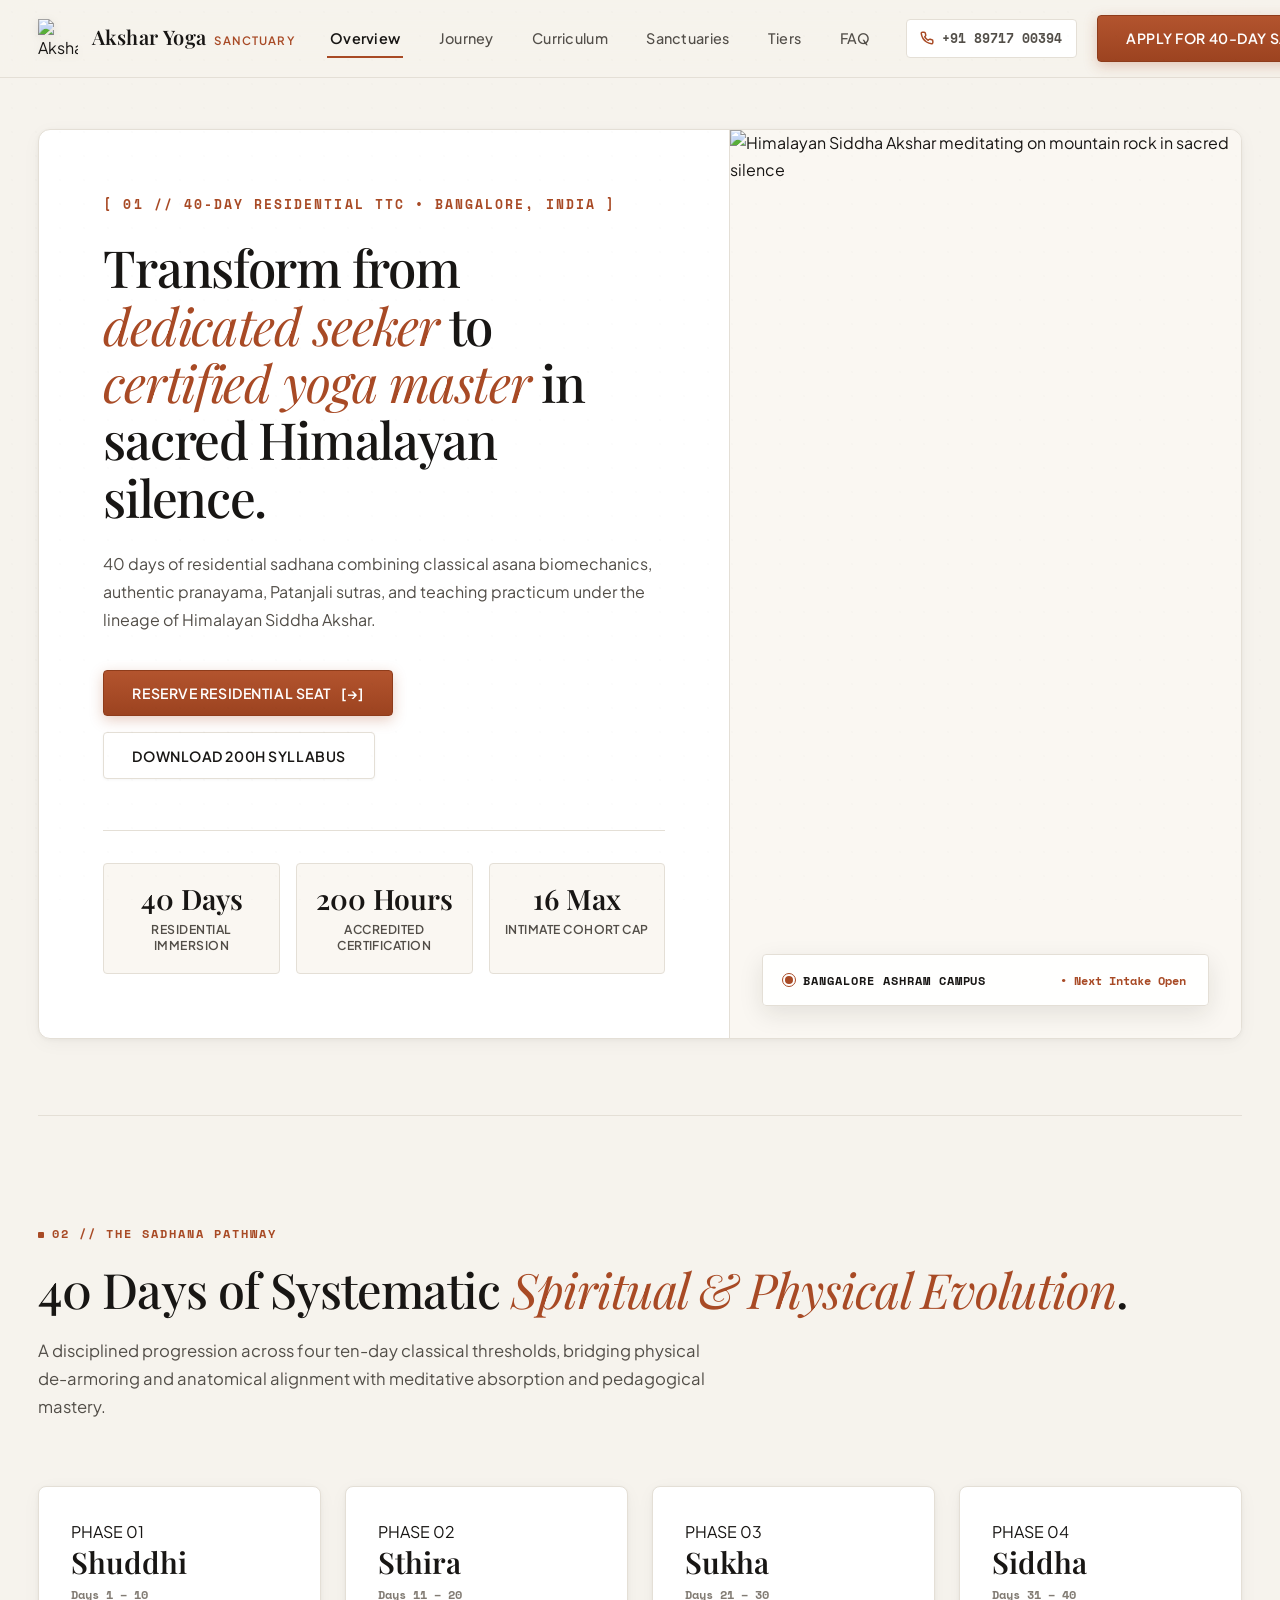
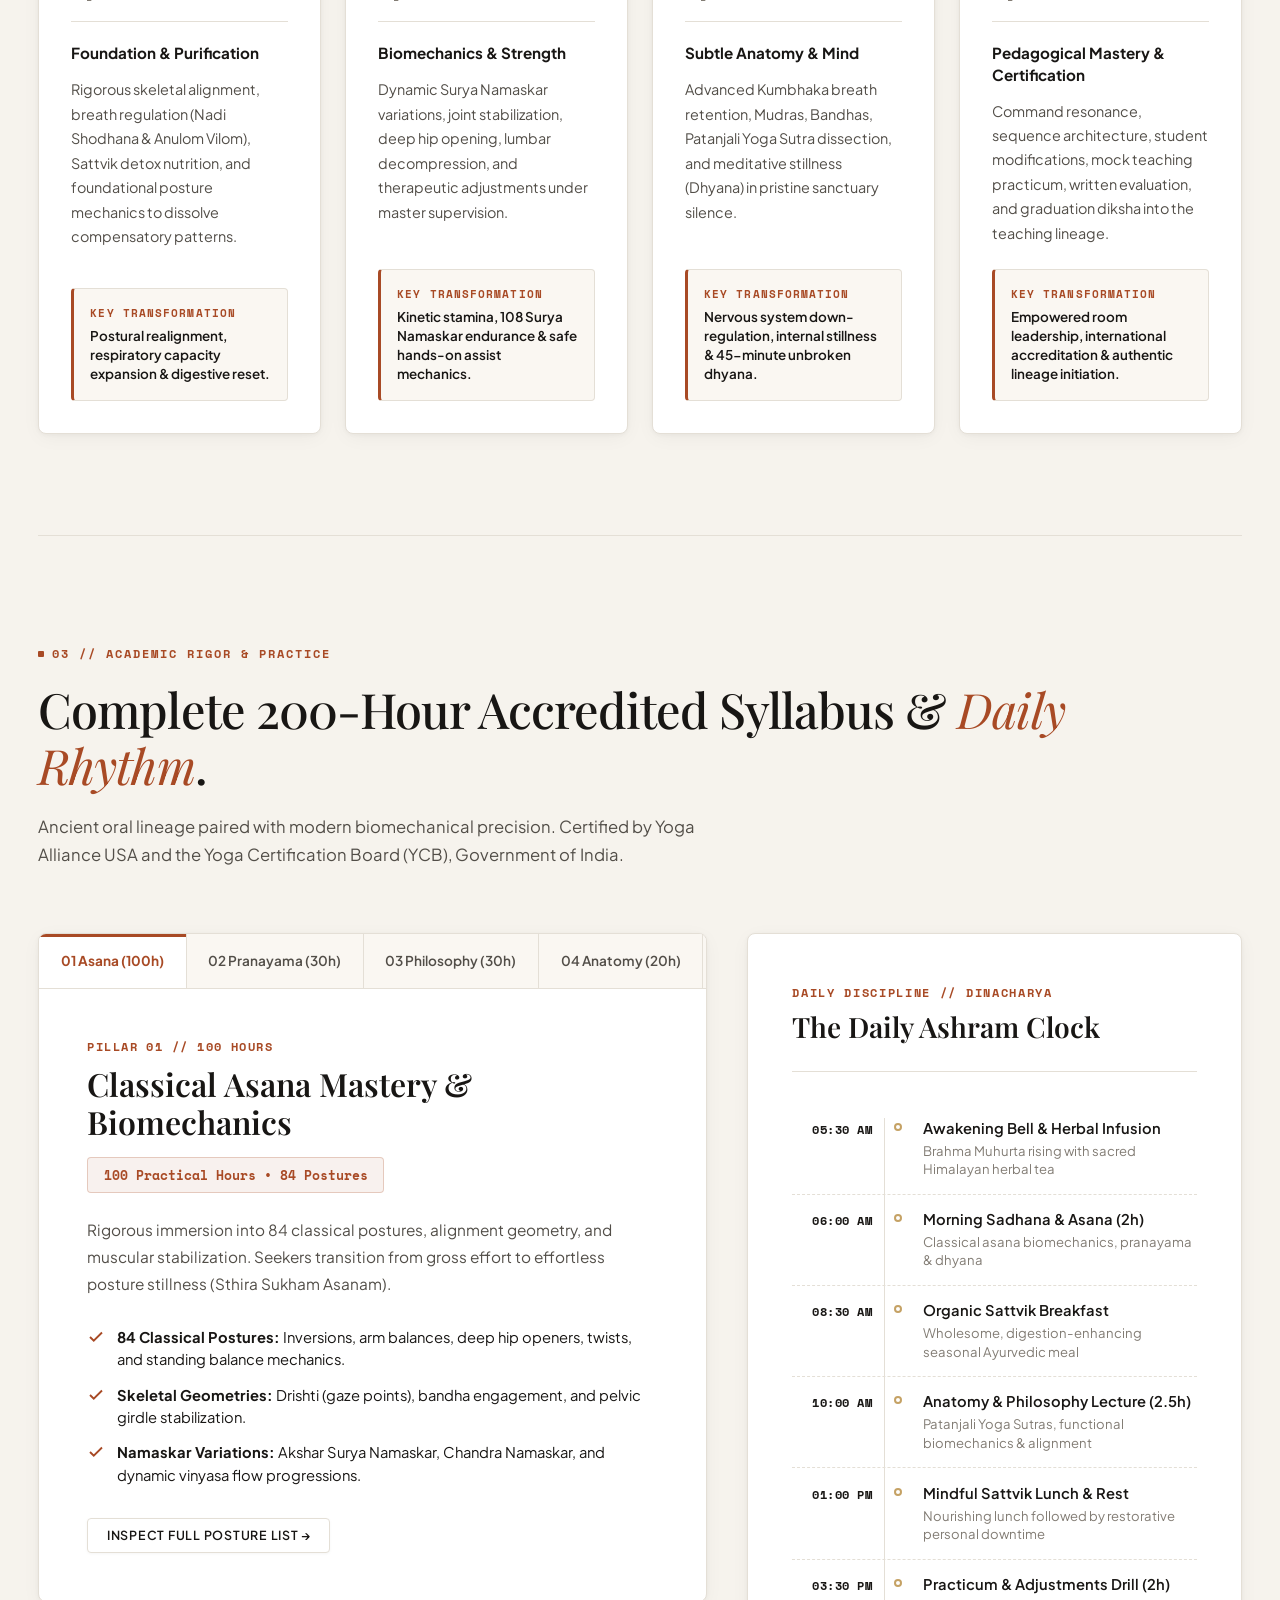
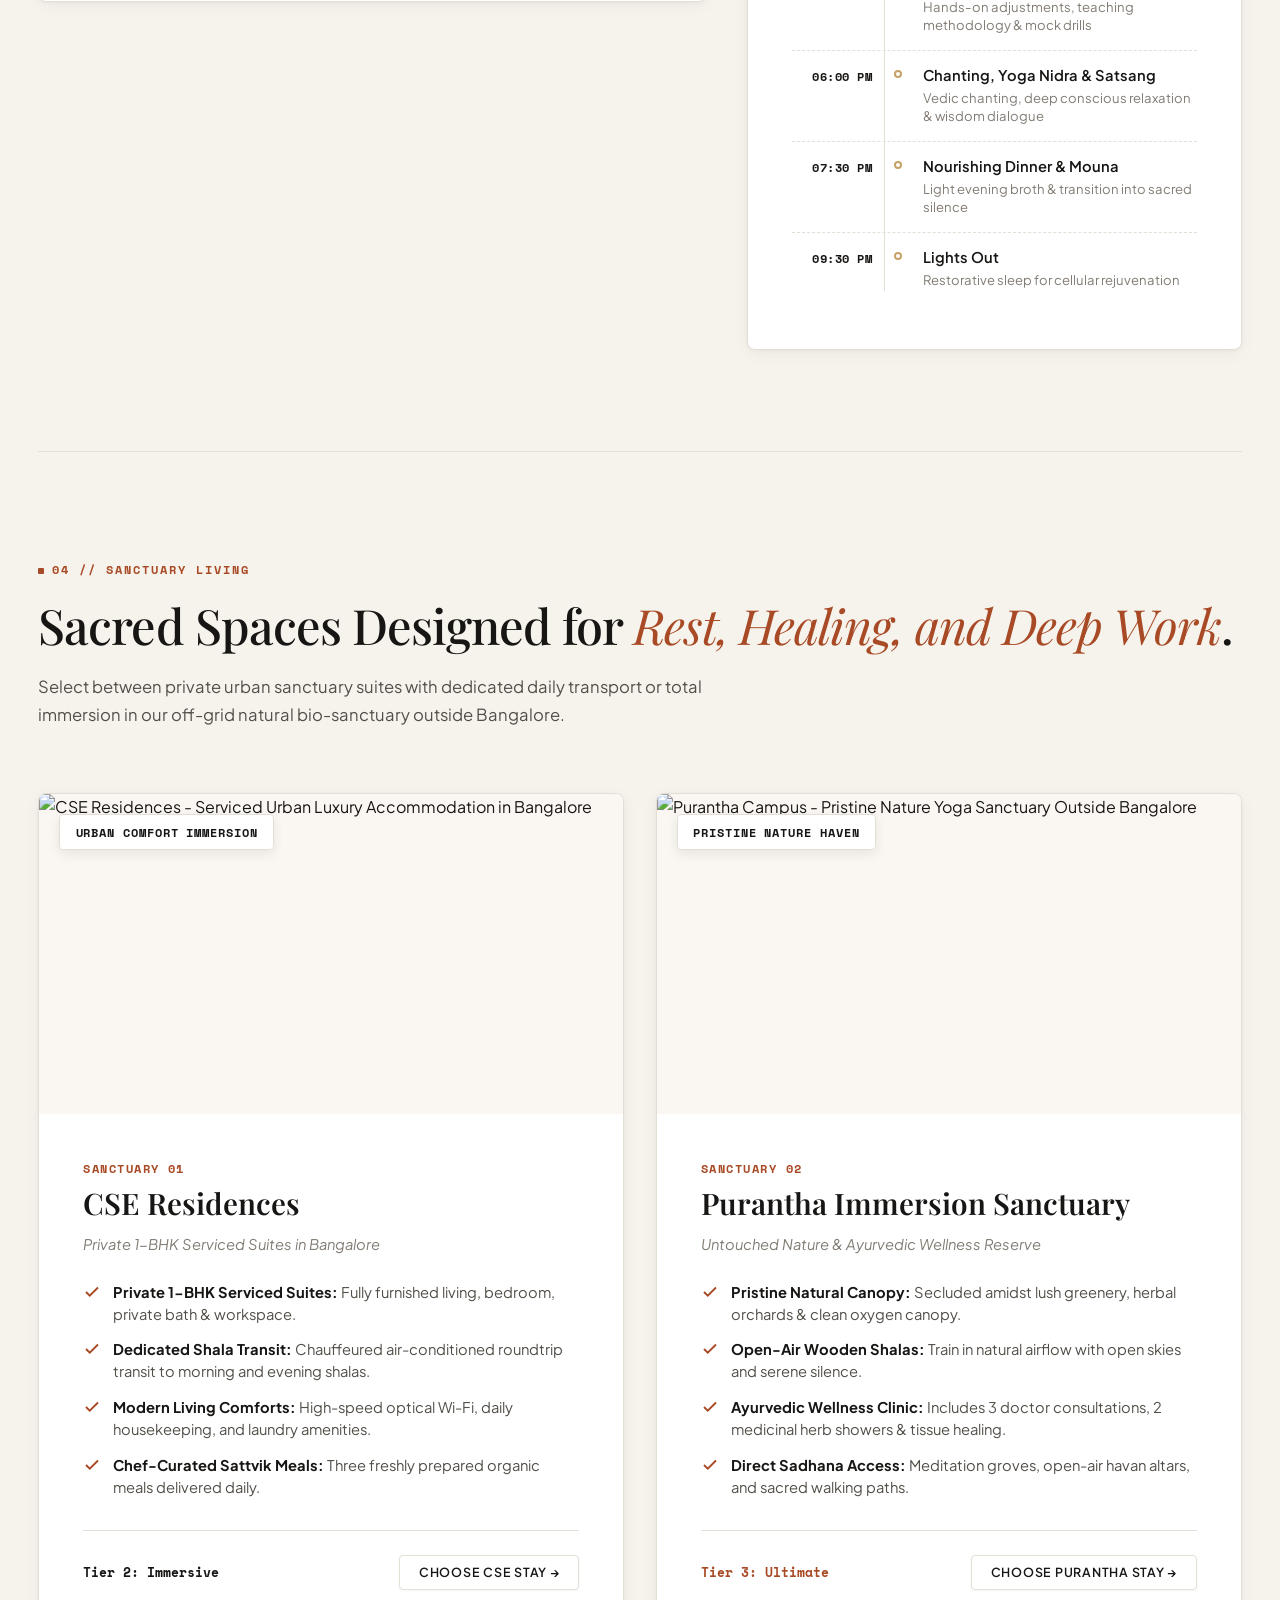
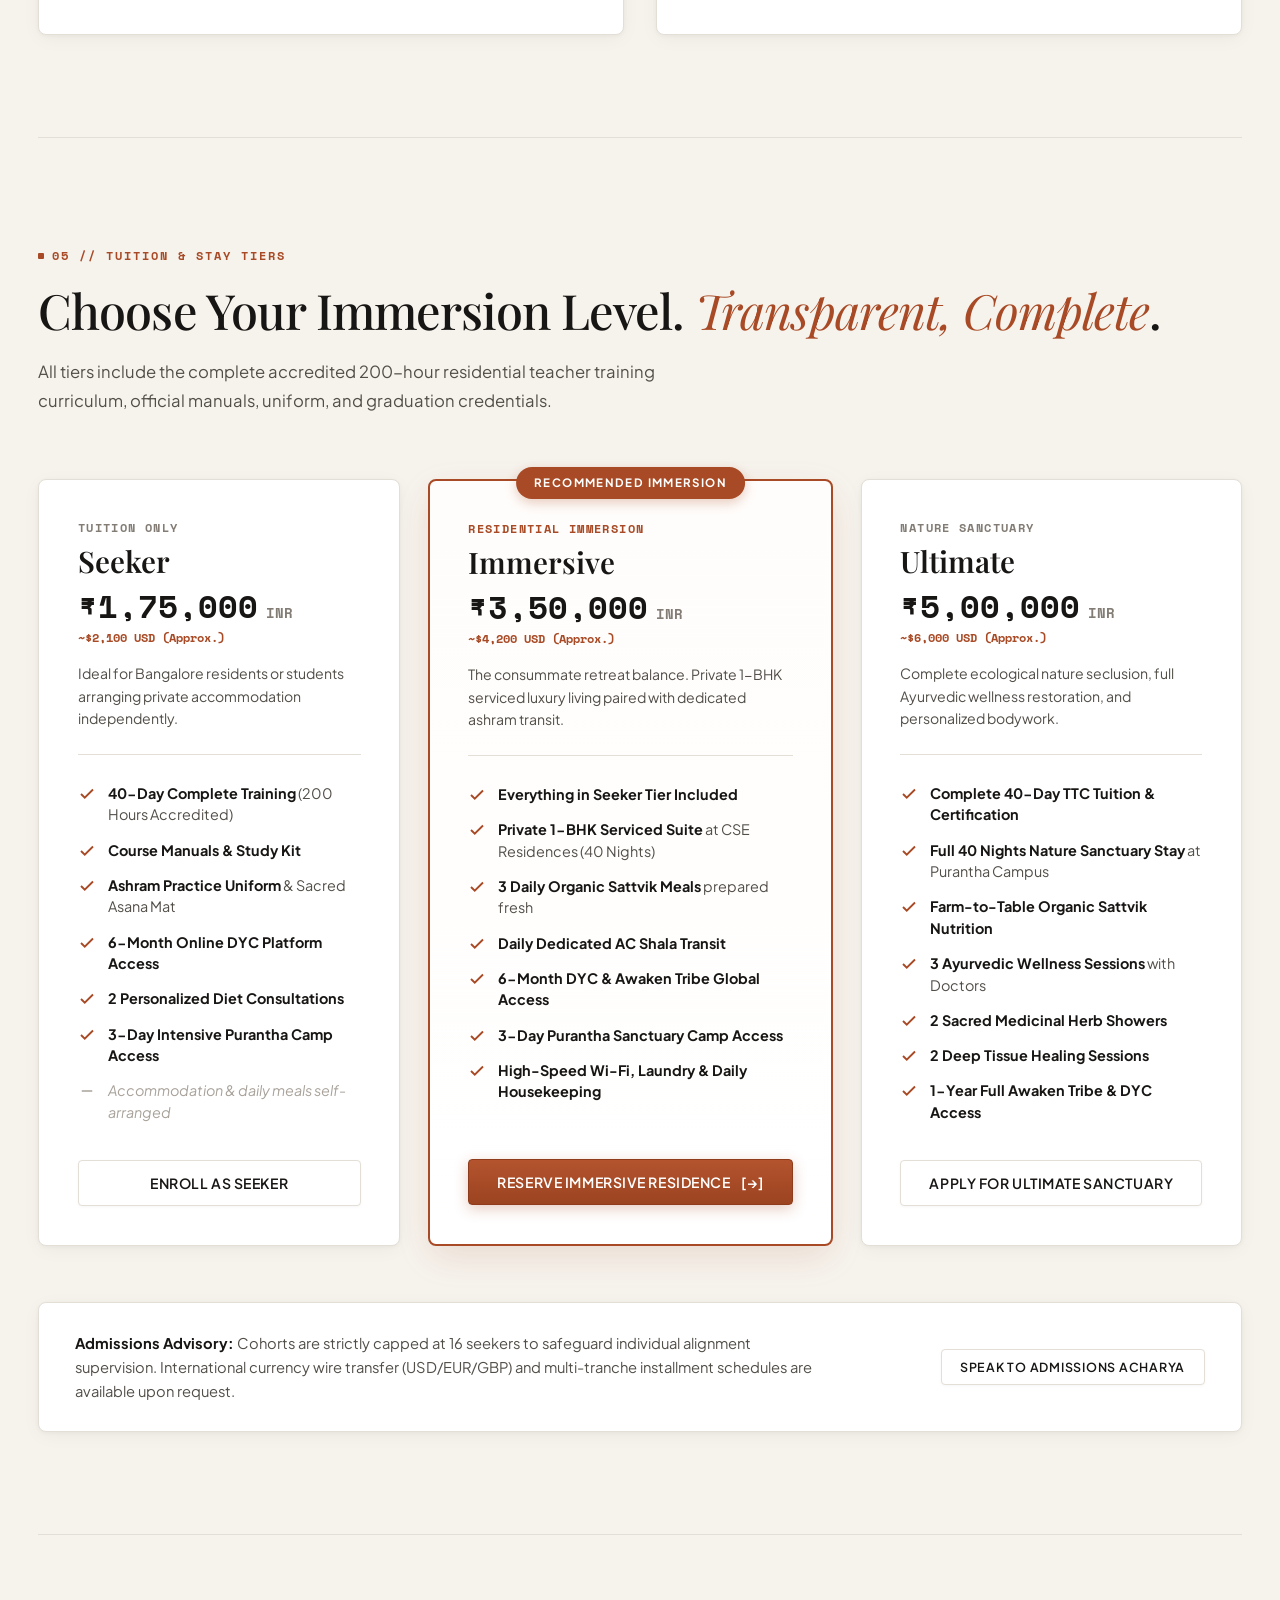
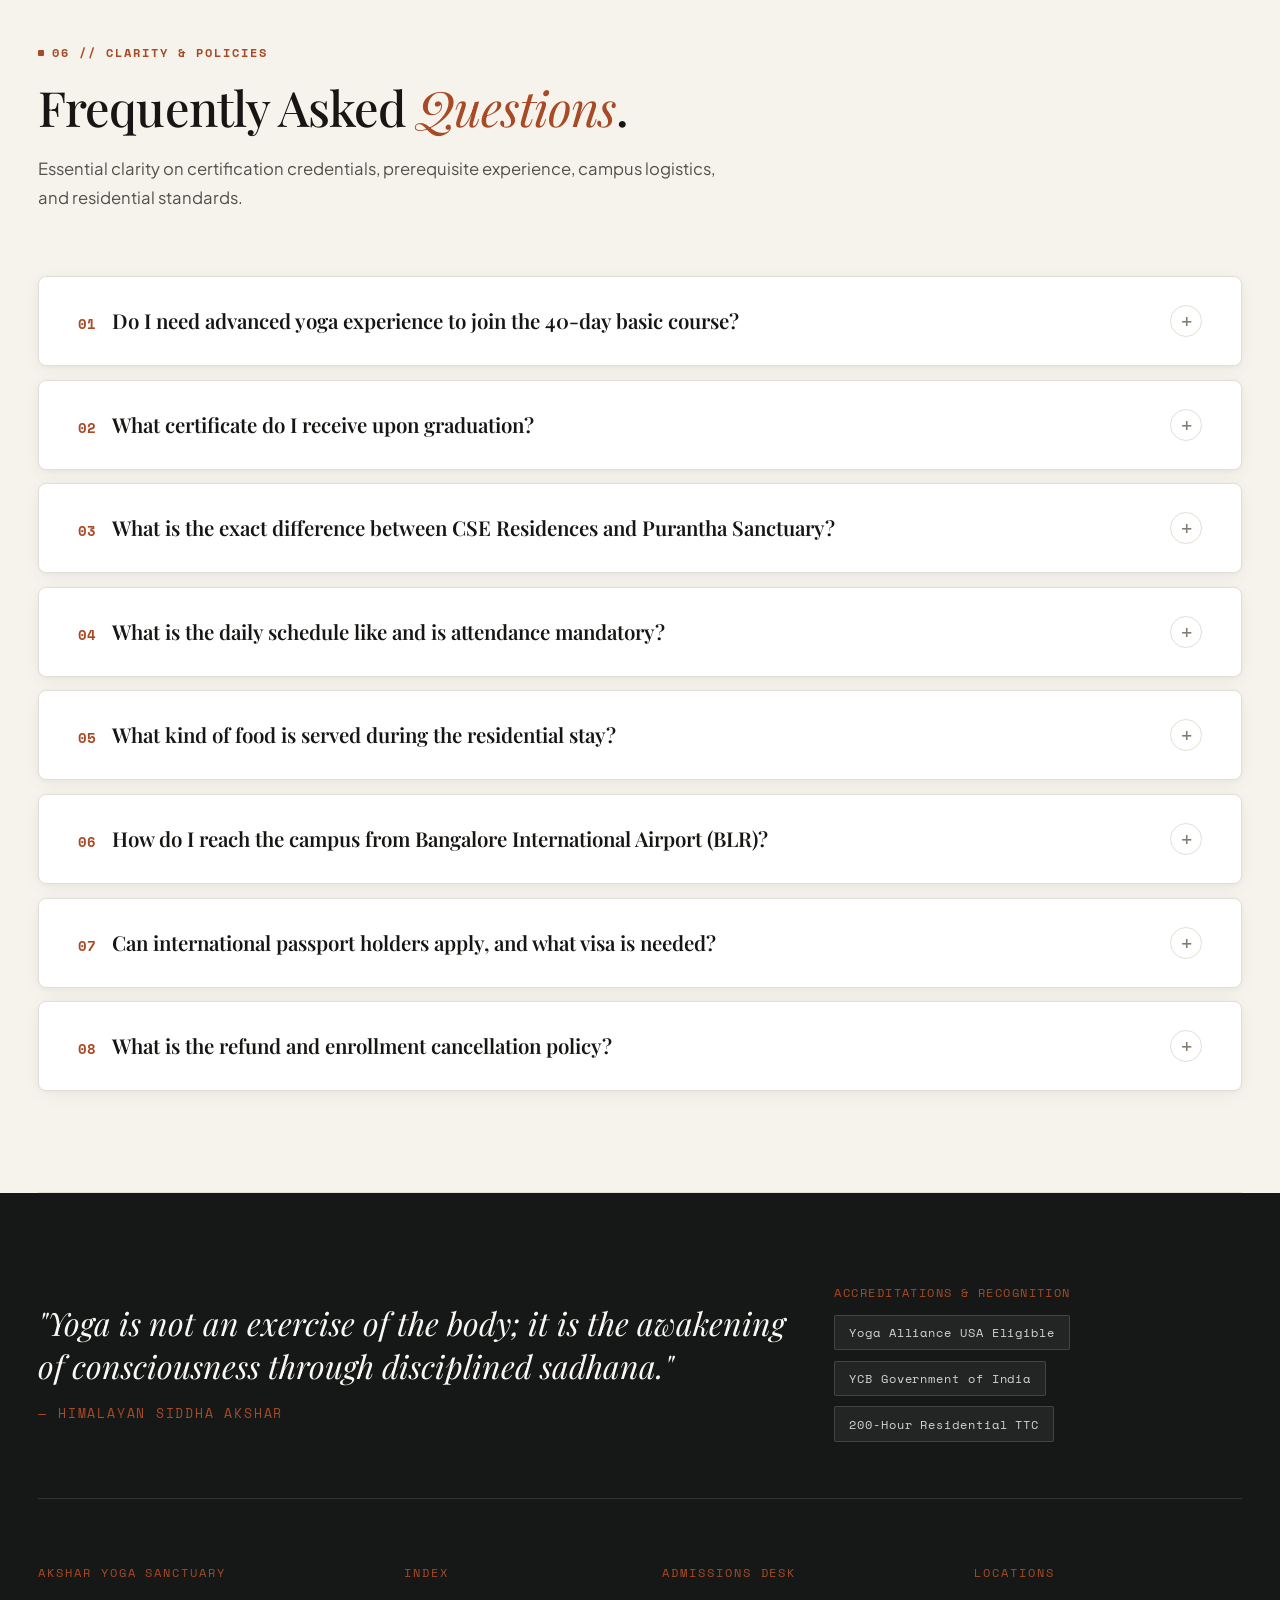
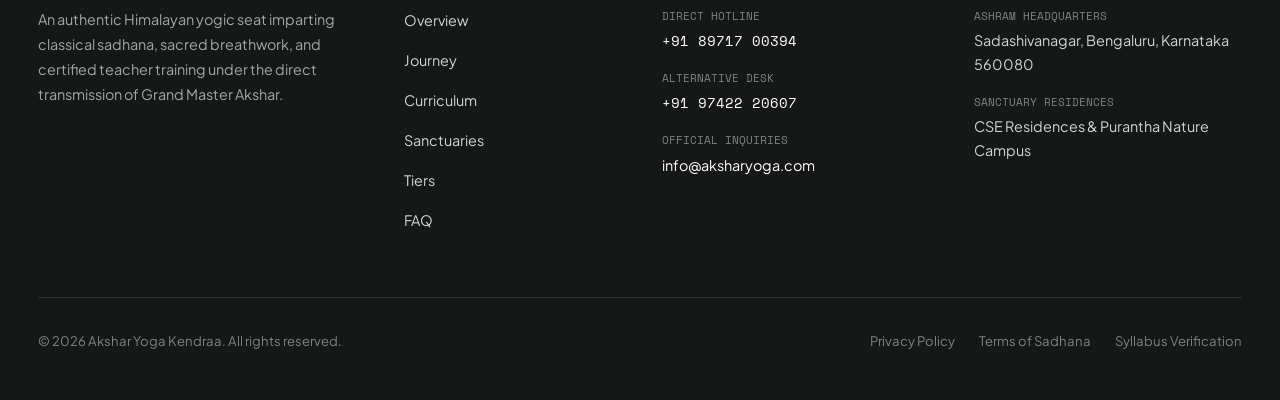
==== commit d77bb7ae: "feat: polish header navigation, unboxed logo, luxury color palette, and floating card design" ====
--- a/index.html
+++ b/index.html
@@ -5,11 +5,11 @@
   <meta name="viewport" content="width=device-width, initial-scale=1.0, viewport-fit=cover">
   
   <!-- Primary SEO Meta -->
-  <title>40-Day Residential Yoga Teacher Training | Akshar Yoga</title>
-  <meta name="description" content="Join Akshar Yoga's 40-day Basic Level Yoga Teacher Training in India. Learn yoga, meditation, pranayama, philosophy and teaching methodology with residential options.">
+  <title>Akshar Yoga 40-Day Residential TTC | Aman Himalayan Sanctuary</title>
+  <meta name="description" content="Akshar Yoga 40-Day Basic Level Residential Teacher Training Course (200 Hours) in Bangalore, India. Immersive residential sadhana in sacred Himalayan silence.">
   <link rel="canonical" href="https://aksharyoga.com/basic-residential-ttc">
   <meta name="robots" content="index, follow, max-snippet:-1, max-image-preview:large, max-video-preview:-1">
-  <meta name="theme-color" content="#6E5347">
+  <meta name="theme-color" content="#FAF8F5">
 
   <!-- Geotagging & Regional SEO (Bangalore, Karnataka, India) -->
   <meta name="geo.region" content="IN-KA">
@@ -23,7 +23,7 @@
   <link rel="alternate" hreflang="en-IN" href="https://aksharyoga.com/basic-residential-ttc">
   <link rel="alternate" hreflang="en" href="https://aksharyoga.com/basic-residential-ttc">
 
-  <!-- AI / LLM Context & Discovery Specification -->
+  <!-- AI / LLM Discovery -->
   <link rel="alternate" type="text/plain" href="/llms.txt" title="LLM Context Specification">
   <link rel="sitemap" type="application/xml" href="/sitemap.xml">
 
@@ -31,24 +31,24 @@
   <meta property="og:type" content="website">
   <meta property="og:locale" content="en_IN">
   <meta property="og:locale:alternate" content="en_US">
-  <meta property="og:title" content="40-Day Residential Yoga Teacher Training | Akshar Yoga">
-  <meta property="og:description" content="Immerse yourself in a 40-day Basic Level Yoga Teacher Training combining asana, pranayama, philosophy, meditation and residential wellness in Bangalore, India.">
+  <meta property="og:title" content="Akshar Yoga 40-Day Residential TTC | Aman Himalayan Sanctuary">
+  <meta property="og:description" content="40 days of residential sadhana combining classical asana biomechanics, authentic pranayama, Patanjali sutras, and teaching practicum in Bangalore, India.">
   <meta property="og:image" content="https://aksharyoga.com/images/hero_akshar_mountain_meditation_hd.jpg">
   <meta property="og:image:width" content="1200">
   <meta property="og:image:height" content="673">
   <meta property="og:url" content="https://aksharyoga.com/basic-residential-ttc">
-  <meta property="og:site_name" content="Akshar Yoga Kendraa">
+  <meta property="og:site_name" content="Akshar Yoga Sanctuary">
 
   <!-- Favicon -->
   <link rel="icon" type="image/png" href="images/akshar_yoga_logo.png">
 
-  <!-- Preconnect & Google Fonts (Plus Jakarta Sans & Cormorant Garamond) -->
+  <!-- Google Fonts: Playfair Display + Plus Jakarta Sans + Space Mono -->
   <link rel="preconnect" href="https://fonts.googleapis.com">
   <link rel="preconnect" href="https://fonts.gstatic.com" crossorigin>
-  <link href="https://fonts.googleapis.com/css2?family=Plus+Jakarta+Sans:wght@300;400;500;600;700&family=Cormorant+Garamond:ital,wght@0,400;0,500;0,600;1,400;1,600&display=swap" rel="stylesheet">
+  <link href="https://fonts.googleapis.com/css2?family=Playfair+Display:ital,wght@0,500;0,600;1,400;1,500;1,600&family=Plus+Jakarta+Sans:wght@400;500;600;700&family=Space+Mono:ital,wght@0,400;0,700;1,400&display=swap" rel="stylesheet">
 
   <!-- Stylesheet -->
-  <link rel="stylesheet" href="styles.css?v=4.0">
+  <link rel="stylesheet" href="styles.css?v=6.0">
 
   <!-- Structured Data: EducationalOrganization, Course, and FAQPage Schema -->
   <script type="application/ld+json">
@@ -62,7 +62,7 @@
         "legalName": "Akshar Yoga Kendraa Private Limited",
         "url": "https://aksharyoga.com",
         "logo": "https://aksharyoga.com/images/akshar_yoga_logo.png",
-        "description": "Premier international yoga educational institution imparting Himalayan yogic wisdom, teacher training certifications, and residential holistic wellness retreats.",
+        "description": "Premier international yoga educational institution imparting authentic Himalayan yogic wisdom, teacher training certifications, and residential sanctuaries.",
         "telephone": "+918971700394",
         "email": "info@aksharyoga.com",
         "address": {
@@ -84,43 +84,43 @@
         "@id": "https://aksharyoga.com/basic-residential-ttc/#course",
         "name": "40-Day Basic Level Residential Yoga Teacher Training Course (200 Hours)",
         "courseCode": "AY-TTC-200",
-        "description": "An immersive 40-day yoga teacher training experience designed to deepen your personal practice, build a strong foundation in yoga and prepare you to begin your journey as a yoga teacher. Features 200 hours of asana biomechanics, pranayama, meditation, mudras, philosophy, and teaching methodology.",
+        "description": "Transform from dedicated seeker to certified yoga master in sacred Himalayan silence. 40 days of residential sadhana combining classical asana biomechanics, authentic pranayama, Patanjali sutras, and teaching practicum.",
         "provider": {
           "@id": "https://aksharyoga.com/#organization"
         },
         "timeRequired": "P40D",
-        "educationalCredentialAwarded": "Akshar Yoga Basic Level Yoga Teacher Certificate (200 Hours)",
+        "educationalCredentialAwarded": "Akshar Yoga Kendraa 200-Hour Residential Teacher Certificate",
         "inLanguage": "en",
         "offers": [
           {
             "@type": "Offer",
-            "name": "Seeker (Tuition Only)",
-            "description": "40 Days of Training, study material, 2 diet consultations, 6-month DYC access, 3 Ayurveda sessions, special training at Purantha, Awaken Tribe access, and 3-day Purantha camp access.",
+            "name": "Tier 1: Seeker (Tuition Only)",
+            "description": "40-Day Complete Training, Course Manuals, Uniform, 6-Month Online DYC Access, 2 Diet Consultations, 3-Day Purantha Camp. Accommodation & meals self-arranged.",
             "price": "175000",
             "priceCurrency": "INR",
             "category": "Tuition Only",
             "availability": "https://schema.org/InStock",
-            "url": "https://aksharyoga.com/basic-residential-ttc#experience-options"
+            "url": "https://aksharyoga.com/basic-residential-ttc#tiers"
           },
           {
             "@type": "Offer",
-            "name": "Immersive (CSE Residential)",
-            "description": "40 Days of Training, TTC material, 1 BHK accommodation at CSE Residences, nutritious food, dedicated travel, 6-month DYC and Awaken Tribe access, Purantha experiences, and 3-day Purantha camp access.",
+            "name": "Tier 2: Immersive (CSE Residential)",
+            "description": "Full 40-Day TTC Tuition + 1-BHK Serviced Accommodation at CSE Residences + 3 Daily Organic Sattvik Meals + Daily Ashram Transit + 6-Month DYC & Awaken Tribe Access.",
             "price": "350000",
             "priceCurrency": "INR",
-            "category": "Tuition and Accommodation",
+            "category": "Tuition & Serviced Accommodation",
             "availability": "https://schema.org/InStock",
-            "url": "https://aksharyoga.com/basic-residential-ttc#experience-options"
+            "url": "https://aksharyoga.com/basic-residential-ttc#tiers"
           },
           {
             "@type": "Offer",
-            "name": "Ultimate (Purantha Immersion Sanctuary)",
-            "description": "40 Days of Training, full Purantha campus nature sanctuary access, 3 Ayurveda sessions, 2 medicinal showers, 2 tissue healing sessions, organic Sattvik food, 1-year Awaken Tribe and DYC access, and 3-day Purantha camp access.",
+            "name": "Tier 3: Ultimate (Purantha Immersion Sanctuary)",
+            "description": "Complete 40-Day TTC + Full Nature Sanctuary Stay at Purantha + Sattvik Nutrition + 3 Ayurveda Sessions + 2 Medicinal Showers + 2 Tissue Healing Sessions + 1-Year Awaken Tribe & DYC Access.",
             "price": "500000",
             "priceCurrency": "INR",
-            "category": "Tuition, Accommodation and Healing Sanctuary",
+            "category": "Tuition & Nature Sanctuary Immersion",
             "availability": "https://schema.org/InStock",
-            "url": "https://aksharyoga.com/basic-residential-ttc#experience-options"
+            "url": "https://aksharyoga.com/basic-residential-ttc#tiers"
           }
         ]
       },
@@ -130,34 +130,66 @@
         "mainEntity": [
           {
             "@type": "Question",
-            "name": "What is the difference between the 3 experience options?",
+            "name": "Do I need advanced yoga experience to join the 40-day basic course?",
             "acceptedAnswer": {
               "@type": "Answer",
-              "text": "The Seeker tier (₹1.75 Lakh INR) includes the complete 40-day course and tuition without accommodation or meals. The Immersive tier (₹3.5 Lakh INR) includes 1 BHK accommodation at CSE Residences, full nutritious meals, and daily training travel. The Ultimate tier (₹5 Lakh INR) is a sanctuary retreat at Purantha campus including campus stay, Sattvik nutrition, 3 Ayurveda sessions, 2 medicinal showers, and 2 tissue healing sessions."
+              "text": "No previous advanced yoga experience is required. The 40-day basic level residential curriculum is methodically engineered to build your practice from fundamental alignment and biomechanics through to advanced pedagogical mastery. Dedicated practitioners of all physical levels are warmly guided."
             }
           },
           {
             "@type": "Question",
-            "name": "Do I need previous yoga experience?",
+            "name": "What certificate do I receive upon graduation?",
             "acceptedAnswer": {
               "@type": "Answer",
-              "text": "No prior advanced experience is required. The curriculum begins with foundational alignment and anatomy, making it ideal for both dedicated beginners seeking deep immersion and experienced practitioners preparing to teach professionally."
+              "text": "Graduates receive the globally recognized 200-Hour Residential Teacher Certificate from Akshar Yoga Kendraa, meeting international teaching credentials (Yoga Alliance USA eligible standards) and aligned with the Yoga Certification Board (YCB), Government of India."
             }
           },
           {
             "@type": "Question",
-            "name": "What certification do I receive?",
+            "name": "What is the exact difference between CSE Residences and Purantha Sanctuary?",
             "acceptedAnswer": {
               "@type": "Answer",
-              "text": "Upon successful practical and theoretical completion of the 40 days (200 hours), you receive the official Akshar Yoga Basic Level Yoga Teacher Certificate, recognized across the global Akshar Yoga ecosystem."
+              "text": "CSE Residences offers private 1-BHK serviced urban suites with dedicated daily air-conditioned ashram transit, high-speed Wi-Fi, and modern comfort for practitioners balancing private space. Purantha Sanctuary is an untouched ecological nature retreat outside Bangalore featuring open-air wooden shalas, on-campus Ayurvedic clinical therapies, medicinal showers, and total immersion in natural silence."
             }
           },
           {
             "@type": "Question",
-            "name": "Can international students apply?",
+            "name": "What is the daily schedule like and is attendance mandatory?",
             "acceptedAnswer": {
               "@type": "Answer",
-              "text": "Yes, we welcome international applicants from all continents. Please contact our admissions team for personalized travel advice, airport reception, and payment guidelines."
+              "text": "The ashram rhythm begins at 05:30 AM with the awakening bell and concludes with lights out at 09:30 PM. A minimum 95% attendance is required across all asana, pranayama, philosophy, and practicum modules to qualify for international teaching certification."
+            }
+          },
+          {
+            "@type": "Question",
+            "name": "What kind of food is served during the residential stay?",
+            "acceptedAnswer": {
+              "@type": "Answer",
+              "text": "Residents receive three freshly prepared, 100% Sattvik vegetarian meals daily. Cooked according to Ayurvedic principles, meals are free of onions, garlic, excess oils, and stimulants, providing clean cellular energy and supporting deep yogic sadhana."
+            }
+          },
+          {
+            "@type": "Question",
+            "name": "How do I reach the campus from Bangalore International Airport (BLR)?",
+            "acceptedAnswer": {
+              "@type": "Answer",
+              "text": "Kempegowda International Airport (BLR) is approximately 50-60 minutes away. Akshar Yoga Admissions provides coordinated private airport transfers directly to CSE Residences and Purantha Sanctuary upon confirmation of your travel itinerary."
+            }
+          },
+          {
+            "@type": "Question",
+            "name": "Can international passport holders apply, and what visa is needed?",
+            "acceptedAnswer": {
+              "@type": "Answer",
+              "text": "Yes, we welcome seekers from more than 35 countries annually. International students typically travel on an Indian Tourist eVisa or Student / Yoga Visa. Upon application acceptance, our admissions office issues official enrollment documentation to facilitate your visa approval."
+            }
+          },
+          {
+            "@type": "Question",
+            "name": "What is the refund and enrollment cancellation policy?",
+            "acceptedAnswer": {
+              "@type": "Answer",
+              "text": "Because cohorts are strictly capped at 16 residential participants, tuition deposits reserve an exclusive seat. In the event of unforeseen conflicts, tuition deposits are 100% transferable to any subsequent intake within 12 calendar months with 15 days advance notice."
             }
           }
         ]
@@ -168,59 +200,42 @@
 </head>
 <body>
 
-  <!-- Top Announcement Bar -->
-  <div class="top-bar">
-    Transform • Deepen • Teach — 40-Day Basic Residential Yoga TTC (200 Hours) • Bangalore, India
-  </div>
-
-  <!-- Header (Hygge / Japandi Style) -->
-  <header class="site-header" id="site-header">
-    <div class="page-canvas header-container">
-      <!-- Brand Logo -->
-      <a href="#hero" class="brand-link" aria-label="Akshar Yoga Home">
-        <img src="images/akshar_yoga_logo.png" alt="Akshar Yoga Kendraa Official Emblem" class="brand-logo-img" width="38" height="38">
-        <span class="brand-title">Akshar Yoga</span>
+  <!-- ==========================================================================
+       [HEADER] Minimalist Architectural Navigation
+       ========================================================================== -->
+  <header class="site-header" role="banner">
+    <div class="container header-inner">
+      <!-- Left: Insignia + Sanctuary Brand -->
+      <a href="#overview" class="brand-link" aria-label="Akshar Yoga Sanctuary Homepage">
+        <img src="images/akshar_yoga_logo.png" alt="Akshar Yoga Emblem" class="brand-insignia" width="40" height="40">
+        <div class="brand-meta">
+          <span class="brand-name">Akshar Yoga</span>
+          <span class="brand-sub">Sanctuary</span>
+        </div>
       </a>
 
-      <!-- Pill Nav Menu -->
-      <nav class="main-nav" aria-label="Primary Navigation">
-        <ul class="nav-links">
-          <li><a href="#overview">Overview</a></li>
-          <li><a href="#curriculum">Curriculum</a></li>
-          <li><a href="#why-us">Why Us</a></li>
-          <li><a href="#faculty">Faculty</a></li>
-          <li><a href="#pricing">Pricing &amp; Stay</a></li>
-          <li><a href="#faq">FAQ</a></li>
-        </ul>
+      <!-- Center (Desktop): Clean Navigation Links -->
+      <nav class="desktop-nav" aria-label="Primary Navigation">
+        <a href="#overview" class="nav-link">Overview</a>
+        <a href="#journey" class="nav-link">Journey</a>
+        <a href="#curriculum" class="nav-link">Curriculum</a>
+        <a href="#sanctuaries" class="nav-link">Sanctuaries</a>
+        <a href="#tiers" class="nav-link">Tiers</a>
+        <a href="#faq" class="nav-link">FAQ</a>
       </nav>
 
-      <!-- Header Actions -->
+      <!-- Right: Direct Admissions Hotline + Sharp Terracotta CTA -->
       <div class="header-actions">
-        <!-- Call Icon -->
-        <a href="tel:+918971700394" class="header-icon-circle" aria-label="Call Admissions: +91 89717 00394" title="Call Admissions: +91 89717 00394">
-          <svg width="16" height="16" viewBox="0 0 24 24" fill="none" stroke="currentColor" stroke-width="2" stroke-linecap="round" stroke-linejoin="round">
+        <a href="tel:+918971700394" class="header-phone-link" aria-label="Call Admissions Desk">
+          <svg width="14" height="14" viewBox="0 0 24 24" fill="none" stroke="currentColor" stroke-width="2.5" stroke-linecap="round" stroke-linejoin="round">
             <path d="M22 16.92v3a2 2 0 0 1-2.18 2 19.79 19.79 0 0 1-8.63-3.07 19.5 19.5 0 0 1-6-6 19.79 19.79 0 0 1-3.07-8.67A2 2 0 0 1 4.11 2h3a2 2 0 0 1 2 1.72 12.84 12.84 0 0 0 .7 2.81 2 2 0 0 1-.45 2.11L8.09 9.91a16 16 0 0 0 6 6l1.27-1.27a2 2 0 0 1 2.11-.45 12.84 12.84 0 0 0 2.81.7A2 2 0 0 1 22 16.92z"></path>
           </svg>
+          <span>+91 89717 00394</span>
         </a>
-
-        <!-- WhatsApp Icon -->
-        <a href="https://wa.me/918971700394?text=Namaste%20Akshar%20Yoga,%20I%20am%20interested%20in%20the%2040-Day%20TTC" class="header-icon-circle whatsapp-circle" aria-label="Chat on WhatsApp" title="Chat on WhatsApp" target="_blank" rel="noopener">
-          <svg width="16" height="16" viewBox="0 0 24 24" fill="currentColor">
-            <path d="M17.472 14.382c-.297-.149-1.758-.867-2.03-.967-.273-.099-.471-.148-.67.15-.197.297-.767.966-.94 1.164-.173.199-.347.223-.644.075-.297-.15-1.255-.463-2.39-1.475-.883-.788-1.48-1.761-1.653-2.059-.173-.297-.018-.458.13-.606.134-.133.298-.347.446-.52.149-.174.198-.298.298-.497.099-.198.05-.371-.025-.52-.075-.149-.669-1.612-.916-2.207-.242-.579-.487-.5-.669-.51-.173-.008-.371-.01-.57-.01-.198 0-.52.074-.792.372-.272.297-1.04 1.016-1.04 2.479 0 1.462 1.065 2.875 1.213 3.074.149.198 2.096 3.2 5.077 4.487.709.306 1.262.489 1.694.625.712.227 1.36.195 1.871.118.571-.085 1.758-.719 2.006-1.413.248-.694.248-1.289.173-1.413-.074-.124-.272-.198-.57-.347m-5.421 7.403h-.004a9.87 9.87 0 01-5.031-1.378l-.361-.214-3.741.982.998-3.648-.235-.374a9.86 9.86 0 01-1.51-5.26c.001-5.45 4.436-9.884 9.888-9.884 2.64 0 5.122 1.03 6.988 2.898a9.825 9.825 0 012.893 6.994c-.003 5.45-4.437 9.884-9.885 9.884m8.413-18.297A11.815 11.815 0 0012.05 0C5.495 0 .16 5.335.157 11.892c0 2.096.547 4.142 1.588 5.945L.057 24l6.305-1.654a11.882 11.882 0 005.683 1.448h.005c6.554 0 11.89-5.335 11.893-11.893a11.821 11.821 0 00-3.48-8.413z"/>
-          </svg>
-        </a>
-
-        <!-- Chocolate Pill Button -->
-        <button type="button" class="btn btn-chocolate trigger-apply-modal" data-tier="immersive">
-          <span>Apply Now</span>
-          <svg class="btn-arrow" width="14" height="14" viewBox="0 0 24 24" fill="none" stroke="currentColor" stroke-width="2">
-            <line x1="5" y1="12" x2="19" y2="12"></line>
-            <polyline points="12 5 19 12 12 19"></polyline>
-          </svg>
+        <button type="button" class="btn btn-primary trigger-apply-modal" data-tier="immersive">
+          Apply for 40-Day Sadhana
         </button>
-
-        <!-- Mobile Menu Toggle Button -->
-        <button type="button" class="header-mobile-toggle" id="btn-mobile-nav-toggle" aria-label="Open Navigation Menu">
+        <button type="button" class="mobile-nav-toggle" id="btn-mobile-nav-toggle" aria-label="Open Mobile Menu">
           <span></span>
           <span></span>
         </button>
@@ -229,1100 +244,1308 @@
   </header>
 
   <!-- Mobile Off-Canvas Drawer -->
-  <div class="mobile-nav-backdrop" id="mobile-nav-backdrop" aria-hidden="true">
-    <div class="mobile-nav-drawer" role="dialog" aria-modal="true" aria-label="Mobile Navigation">
+  <div class="mobile-drawer-backdrop" id="mobile-nav-backdrop" aria-hidden="true">
+    <div class="mobile-drawer" role="dialog" aria-modal="true" aria-label="Mobile Navigation">
       <div>
-        <div class="mobile-nav-header">
-          <span class="brand-title">Akshar Yoga</span>
-          <button type="button" class="modal-close-btn" id="btn-mobile-nav-close" aria-label="Close menu">
-            <svg width="16" height="16" viewBox="0 0 24 24" fill="none" stroke="currentColor" stroke-width="2">
+        <div class="mobile-drawer-top">
+          <div class="brand-meta">
+            <span class="brand-name">Akshar Yoga</span>
+            <span class="brand-sub">Sanctuary</span>
+          </div>
+          <button type="button" class="mobile-drawer-close" id="btn-mobile-nav-close" aria-label="Close Mobile Navigation">
+            <svg width="20" height="20" viewBox="0 0 24 24" fill="none" stroke="currentColor" stroke-width="2">
               <line x1="18" y1="6" x2="6" y2="18"></line>
               <line x1="6" y1="6" x2="18" y2="18"></line>
             </svg>
           </button>
         </div>
-        <ul class="mobile-nav-links">
+
+        <ul class="mobile-nav-list">
           <li><a href="#overview" class="mobile-nav-item">Overview</a></li>
-          <li><a href="#curriculum" class="mobile-nav-item">Curriculum (200h)</a></li>
-          <li><a href="#why-us" class="mobile-nav-item">Why Akshar Yoga</a></li>
-          <li><a href="#faculty" class="mobile-nav-item">Faculty &amp; Gurus</a></li>
-          <li><a href="#pricing" class="mobile-nav-item">Pricing &amp; Stay</a></li>
+          <li><a href="#journey" class="mobile-nav-item">Journey</a></li>
+          <li><a href="#curriculum" class="mobile-nav-item">Curriculum</a></li>
+          <li><a href="#sanctuaries" class="mobile-nav-item">Sanctuaries</a></li>
+          <li><a href="#tiers" class="mobile-nav-item">Tiers</a></li>
           <li><a href="#faq" class="mobile-nav-item">FAQ</a></li>
         </ul>
       </div>
-      <div class="mobile-nav-footer">
-        <button type="button" class="btn btn-chocolate trigger-apply-modal" data-tier="immersive" style="width: 100%;">
-          Apply for 40-Day TTC
+
+      <div class="mobile-drawer-footer">
+        <a href="tel:+918971700394" class="btn btn-outline btn-full">
+          Call +91 89717 00394
+        </a>
+        <button type="button" class="btn btn-primary btn-full trigger-apply-modal" data-tier="immersive">
+          Apply for 40-Day Sadhana
         </button>
-        <a href="https://wa.me/918971700394" class="btn btn-whatsapp" style="width: 100%;" target="_blank" rel="noopener">
-          WhatsApp Admissions
-        </a>
       </div>
     </div>
   </div>
 
-  <main>
+  <main id="main-content">
     <!-- ==========================================================================
-         HERO SECTION (Matches Reference Rounded Hero Card)
+         SECTION 1: The Master Hero Frame (Split Architectural Composition)
          ========================================================================== -->
-    <section class="hero-section-wrap" id="hero">
-      <div class="page-canvas">
-        <div class="hero-card">
-          
-          <!-- Left Column: Copy & Actions -->
-          <div class="hero-left-content">
-            <div class="hero-badge-pill">
-              <span class="hero-pulse-dot"></span>
-              <span>Akshar Yoga • 40-Day Residential TTC</span>
-            </div>
-
-            <h1 class="hero-h1">
-              Build your ideal yogic practice &amp; body in a
-              <span class="hero-accent">peaceful sanctuary.</span>
-            </h1>
-
-            <p class="hero-subtext">
-              Immerse in an authentic 40-day residential sadhana in Bangalore, India. Combining classical asana alignment, pranayama, Patanjali philosophy, and teaching methodology to transform you into a certified teacher.
+    <section class="section-block hero-section" id="overview">
+      <div class="container">
+        <div class="hero-frame-container">
+          <!-- Left Column: Narrative, CTA & Metrics -->
+          <div class="hero-content-col">
+            <div>
+              <span class="hero-kicker">[ 01 // 40-DAY RESIDENTIAL TTC • BANGALORE, INDIA ]</span>
+              <h1 class="hero-headline">
+                Transform from <em>dedicated seeker</em> to <em>certified yoga master</em> in sacred Himalayan silence.
+              </h1>
+              <p class="hero-narrative">
+                40 days of residential sadhana combining classical asana biomechanics, authentic pranayama, Patanjali sutras, and teaching practicum under the lineage of Himalayan Siddha Akshar.
+              </p>
+
+              <div class="hero-actions">
+                <button type="button" class="btn btn-primary trigger-apply-modal" data-tier="immersive">
+                  Reserve Residential Seat <span class="btn-arrow">[→]</span>
+                </button>
+                <button type="button" class="btn btn-outline trigger-admissions-modal">
+                  Download 200h Syllabus
+                </button>
+              </div>
+            </div>
+
+            <!-- Quick Stats Grid (3 hairline-divided columns) -->
+            <div class="hero-stats-grid">
+              <div class="hero-stat-item">
+                <div class="hero-stat-value">40 Days</div>
+                <div class="hero-stat-label">Residential Immersion</div>
+              </div>
+              <div class="hero-stat-item">
+                <div class="hero-stat-value">200 Hours</div>
+                <div class="hero-stat-label">Accredited Certification</div>
+              </div>
+              <div class="hero-stat-item">
+                <div class="hero-stat-value">16 Max</div>
+                <div class="hero-stat-label">Intimate Cohort Cap</div>
+              </div>
+            </div>
+          </div>
+
+          <!-- Right Column: Architectural Photography Frame -->
+          <div class="hero-media-col">
+            <img 
+              src="images/hero_akshar_mountain_meditation_hd.jpg" 
+              alt="Himalayan Siddha Akshar meditating on mountain rock in sacred silence" 
+              class="hero-image"
+              width="1200" 
+              height="800"
+              fetchpriority="high"
+            >
+            <!-- Minimalist Floating Glass Badge -->
+            <div class="hero-floating-badge">
+              <div class="badge-text-group">
+                <span class="badge-pulse-dot" aria-hidden="true"></span>
+                <span class="badge-title">Bangalore Ashram Campus</span>
+              </div>
+              <span class="badge-cohort-tag">• Next Intake Open</span>
+            </div>
+          </div>
+        </div>
+      </div>
+    </section>
+
+    <!-- ==========================================================================
+         SECTION 2: The 4-Phase Transformation Journey (Sadhana Blueprint)
+         ========================================================================== -->
+    <section class="section-block" id="journey">
+      <div class="container">
+        <div class="section-header">
+          <span class="kicker">02 // THE SADHANA PATHWAY</span>
+          <h2 class="section-headline">40 Days of Systematic <em>Spiritual & Physical Evolution</em>.</h2>
+          <p class="section-subhead">
+            A disciplined progression across four ten-day classical thresholds, bridging physical de-armoring and anatomical alignment with meditative absorption and pedagogical mastery.
+          </p>
+        </div>
+
+        <!-- 4 Horizontal Milestone Columns -->
+        <div class="pathway-grid">
+          <!-- Phase 01 -->
+          <div class="pathway-card">
+            <div class="phase-header">
+              <div class="phase-index">PHASE 01</div>
+              <h3 class="phase-name">Shuddhi</h3>
+              <div class="phase-days">Days 1 – 10</div>
+            </div>
+            <div class="phase-theme">Foundation & Purification</div>
+            <p class="phase-desc">
+              Rigorous skeletal alignment, breath regulation (Nadi Shodhana & Anulom Vilom), Sattvik detox nutrition, and foundational posture mechanics to dissolve compensatory patterns.
             </p>
-
-            <div class="hero-cta-group">
-              <button type="button" class="btn btn-chocolate trigger-apply-modal" data-tier="immersive">
-                <span>Apply for 40-Day TTC</span>
-                <svg class="btn-arrow" width="14" height="14" viewBox="0 0 24 24" fill="none" stroke="currentColor" stroke-width="2">
-                  <line x1="5" y1="12" x2="19" y2="12"></line>
-                  <polyline points="12 5 19 12 12 19"></polyline>
-                </svg>
+            <div class="phase-milestone-box">
+              <div class="phase-milestone-label">Key Transformation</div>
+              <div class="phase-milestone-text">Postural realignment, respiratory capacity expansion & digestive reset.</div>
+            </div>
+          </div>
+
+          <!-- Phase 02 -->
+          <div class="pathway-card">
+            <div class="phase-header">
+              <div class="phase-index">PHASE 02</div>
+              <h3 class="phase-name">Sthira</h3>
+              <div class="phase-days">Days 11 – 20</div>
+            </div>
+            <div class="phase-theme">Biomechanics & Strength</div>
+            <p class="phase-desc">
+              Dynamic Surya Namaskar variations, joint stabilization, deep hip opening, lumbar decompression, and therapeutic adjustments under master supervision.
+            </p>
+            <div class="phase-milestone-box">
+              <div class="phase-milestone-label">Key Transformation</div>
+              <div class="phase-milestone-text">Kinetic stamina, 108 Surya Namaskar endurance & safe hands-on assist mechanics.</div>
+            </div>
+          </div>
+
+          <!-- Phase 03 -->
+          <div class="pathway-card">
+            <div class="phase-header">
+              <div class="phase-index">PHASE 03</div>
+              <h3 class="phase-name">Sukha</h3>
+              <div class="phase-days">Days 21 – 30</div>
+            </div>
+            <div class="phase-theme">Subtle Anatomy & Mind</div>
+            <p class="phase-desc">
+              Advanced Kumbhaka breath retention, Mudras, Bandhas, Patanjali Yoga Sutra dissection, and meditative stillness (Dhyana) in pristine sanctuary silence.
+            </p>
+            <div class="phase-milestone-box">
+              <div class="phase-milestone-label">Key Transformation</div>
+              <div class="phase-milestone-text">Nervous system down-regulation, internal stillness & 45-minute unbroken dhyana.</div>
+            </div>
+          </div>
+
+          <!-- Phase 04 -->
+          <div class="pathway-card">
+            <div class="phase-header">
+              <div class="phase-index">PHASE 04</div>
+              <h3 class="phase-name">Siddha</h3>
+              <div class="phase-days">Days 31 – 40</div>
+            </div>
+            <div class="phase-theme">Pedagogical Mastery & Certification</div>
+            <p class="phase-desc">
+              Command resonance, sequence architecture, student modifications, mock teaching practicum, written evaluation, and graduation diksha into the teaching lineage.
+            </p>
+            <div class="phase-milestone-box">
+              <div class="phase-milestone-label">Key Transformation</div>
+              <div class="phase-milestone-text">Empowered room leadership, international accreditation & authentic lineage initiation.</div>
+            </div>
+          </div>
+        </div>
+      </div>
+    </section>
+
+    <!-- ==========================================================================
+         SECTION 3: The 200-Hour Living Curriculum & Daily Sadhana
+         ========================================================================== -->
+    <section class="section-block" id="curriculum">
+      <div class="container">
+        <div class="section-header">
+          <span class="kicker">03 // ACADEMIC RIGOR & PRACTICE</span>
+          <h2 class="section-headline">Complete 200-Hour Accredited Syllabus & <em>Daily Rhythm</em>.</h2>
+          <p class="section-subhead">
+            Ancient oral lineage paired with modern biomechanical precision. Certified by Yoga Alliance USA and the Yoga Certification Board (YCB), Government of India.
+          </p>
+        </div>
+
+        <div class="curriculum-split-layout">
+          <!-- Left: Tabbed Module Breakdown (5 Core Pillars) -->
+          <div class="curriculum-module-box">
+            <div class="curriculum-tabs-header" role="tablist" aria-label="Curriculum Pillars">
+              <button type="button" class="curriculum-tab-btn active" data-tab="pillar-1" role="tab" aria-selected="true">
+                01 Asana (100h)
               </button>
-
-              <button type="button" class="btn btn-outline-dark trigger-curriculum-modal">
-                <span>Explore 200h Syllabus</span>
+              <button type="button" class="curriculum-tab-btn" data-tab="pillar-2" role="tab" aria-selected="false">
+                02 Pranayama (30h)
               </button>
-            </div>
-
-            <div class="hero-meta-tags">
-              <div class="hero-tag-item">
-                <svg width="14" height="14" viewBox="0 0 24 24" fill="none" stroke="currentColor" stroke-width="2.5"><rect x="3" y="4" width="18" height="18" rx="2" ry="2"></rect><line x1="16" y1="2" x2="16" y2="6"></line><line x1="8" y1="2" x2="8" y2="6"></line><line x1="3" y1="10" x2="21" y2="10"></line></svg>
-                <span>40 Days Sadhana</span>
-              </div>
-              <div class="hero-tag-item">
-                <svg width="14" height="14" viewBox="0 0 24 24" fill="none" stroke="currentColor" stroke-width="2.5"><circle cx="12" cy="12" r="10"></circle><polyline points="12 6 12 12 16 14"></polyline></svg>
-                <span>200 Accredited Hours</span>
-              </div>
-              <div class="hero-tag-item">
-                <svg width="14" height="14" viewBox="0 0 24 24" fill="none" stroke="currentColor" stroke-width="2.5"><path d="M3 9l9-7 9 7v11a2 2 0 0 1-2 2H5a2 2 0 0 1-2-2z"></path></svg>
-                <span>Residential Stay</span>
-              </div>
-              <div class="hero-tag-item">
-                <svg width="14" height="14" viewBox="0 0 24 24" fill="none" stroke="currentColor" stroke-width="2.5"><circle cx="12" cy="12" r="10"></circle><line x1="2" y1="12" x2="22" y2="12"></line><path d="M12 2a15.3 15.3 0 0 1 4 10 15.3 15.3 0 0 1-4 10 15.3 15.3 0 0 1-4-10 15.3 15.3 0 0 1 4-10z"></path></svg>
-                <span>Bangalore, India</span>
-              </div>
-            </div>
-          </div>
-
-          <!-- Right Column: Organic Rounded Photo Card with Floating Pill -->
-          <div class="hero-visual-card">
-            <img src="images/hero_akshar_mountain_meditation_hd.jpg" alt="Himalayan Yoga Master meditating on mountain rock" class="hero-visual-img" width="600" height="480">
-            <div class="hero-floating-pill">
-              <div>
-                <p>Limited Residential Seats</p>
-                <span style="font-size: 0.72rem; color: var(--hygge-muted);">Bangalore • Next Cohort Enrollment</span>
-              </div>
-              <span class="pill-tag">Admissions Open</span>
-            </div>
-          </div>
-
+              <button type="button" class="curriculum-tab-btn" data-tab="pillar-3" role="tab" aria-selected="false">
+                03 Philosophy (30h)
+              </button>
+              <button type="button" class="curriculum-tab-btn" data-tab="pillar-4" role="tab" aria-selected="false">
+                04 Anatomy (20h)
+              </button>
+              <button type="button" class="curriculum-tab-btn" data-tab="pillar-5" role="tab" aria-selected="false">
+                05 Pedagogy (20h)
+              </button>
+            </div>
+
+            <div class="curriculum-tab-panels">
+              <!-- Pillar 1 -->
+              <div class="curriculum-panel active" id="pillar-1" role="tabpanel">
+                <div class="panel-kicker">PILLAR 01 // 100 HOURS</div>
+                <h3 class="panel-title">Classical Asana Mastery & Biomechanics</h3>
+                <div class="panel-hours-badge">100 Practical Hours • 84 Postures</div>
+                <p class="panel-narrative">
+                  Rigorous immersion into 84 classical postures, alignment geometry, and muscular stabilization. Seekers transition from gross effort to effortless posture stillness (Sthira Sukham Asanam).
+                </p>
+                <ul class="panel-checklist">
+                  <li class="panel-checklist-item">
+                    <svg class="check-icon" viewBox="0 0 24 24" fill="none" stroke="currentColor" stroke-width="2.5"><polyline points="20 6 9 17 4 12"></polyline></svg>
+                    <span><strong>84 Classical Postures:</strong> Inversions, arm balances, deep hip openers, twists, and standing balance mechanics.</span>
+                  </li>
+                  <li class="panel-checklist-item">
+                    <svg class="check-icon" viewBox="0 0 24 24" fill="none" stroke="currentColor" stroke-width="2.5"><polyline points="20 6 9 17 4 12"></polyline></svg>
+                    <span><strong>Skeletal Geometries:</strong> Drishti (gaze points), bandha engagement, and pelvic girdle stabilization.</span>
+                  </li>
+                  <li class="panel-checklist-item">
+                    <svg class="check-icon" viewBox="0 0 24 24" fill="none" stroke="currentColor" stroke-width="2.5"><polyline points="20 6 9 17 4 12"></polyline></svg>
+                    <span><strong>Namaskar Variations:</strong> Akshar Surya Namaskar, Chandra Namaskar, and dynamic vinyasa flow progressions.</span>
+                  </li>
+                </ul>
+                <button type="button" class="btn btn-outline btn-sm trigger-curriculum-modal">
+                  Inspect Full Posture List →
+                </button>
+              </div>
+
+              <!-- Pillar 2 -->
+              <div class="curriculum-panel" id="pillar-2" role="tabpanel">
+                <div class="panel-kicker">PILLAR 02 // 30 HOURS</div>
+                <h3 class="panel-title">Pranayama, Mudras & Subtle Energy</h3>
+                <div class="panel-hours-badge">30 Intensive Hours • Breath Mastery</div>
+                <p class="panel-narrative">
+                  Mastery of life force regulation through ancient Himalayan breathwork. Dissect subtle Nadis, Chakras, and Kundalini activation principles under experienced lineage acharyas.
+                </p>
+                <ul class="panel-checklist">
+                  <li class="panel-checklist-item">
+                    <svg class="check-icon" viewBox="0 0 24 24" fill="none" stroke="currentColor" stroke-width="2.5"><polyline points="20 6 9 17 4 12"></polyline></svg>
+                    <span><strong>Kumbhaka Science:</strong> Antara (internal) and Bahya (external) breath retentions with pulse control.</span>
+                  </li>
+                  <li class="panel-checklist-item">
+                    <svg class="check-icon" viewBox="0 0 24 24" fill="none" stroke="currentColor" stroke-width="2.5"><polyline points="20 6 9 17 4 12"></polyline></svg>
+                    <span><strong>Nadi & Chakra Dynamics:</strong> Purification of Ida, Pingala, and Sushumna channels for spiritual awakening.</span>
+                  </li>
+                  <li class="panel-checklist-item">
+                    <svg class="check-icon" viewBox="0 0 24 24" fill="none" stroke="currentColor" stroke-width="2.5"><polyline points="20 6 9 17 4 12"></polyline></svg>
+                    <span><strong>Classical Mudras & Bandhas:</strong> Maha Mudra, Ashwini Mudra, Mula Bandha, and Uddiyana Bandha integration.</span>
+                  </li>
+                </ul>
+                <button type="button" class="btn btn-outline btn-sm trigger-curriculum-modal">
+                  View Breathwork Syllabus →
+                </button>
+              </div>
+
+              <!-- Pillar 3 -->
+              <div class="curriculum-panel" id="pillar-3" role="tabpanel">
+                <div class="panel-kicker">PILLAR 03 // 30 HOURS</div>
+                <h3 class="panel-title">Philosophy, Sutras & Yogic Ethics</h3>
+                <div class="panel-hours-badge">30 Lecture Hours • Ancient Texts</div>
+                <p class="panel-narrative">
+                  Deep immersion into sacred texts. We examine Sage Patanjali's Yoga Sutras, the Bhagavad Gita's four paths of yoga, and the sacred ethical responsibilities of a certified teacher.
+                </p>
+                <ul class="panel-checklist">
+                  <li class="panel-checklist-item">
+                    <svg class="check-icon" viewBox="0 0 24 24" fill="none" stroke="currentColor" stroke-width="2.5"><polyline points="20 6 9 17 4 12"></polyline></svg>
+                    <span><strong>Patanjali's 8 Limbs:</strong> Systematic analysis of Yamas, Niyamas, Asana, Pranayama, Pratyahara, Dharana, Dhyana, Samadhi.</span>
+                  </li>
+                  <li class="panel-checklist-item">
+                    <svg class="check-icon" viewBox="0 0 24 24" fill="none" stroke="currentColor" stroke-width="2.5"><polyline points="20 6 9 17 4 12"></polyline></svg>
+                    <span><strong>Bhagavad Gita Wisdom:</strong> The synthesis of Karma Yoga, Bhakti Yoga, Jnana Yoga, and Raja Yoga in modern life.</span>
+                  </li>
+                  <li class="panel-checklist-item">
+                    <svg class="check-icon" viewBox="0 0 24 24" fill="none" stroke="currentColor" stroke-width="2.5"><polyline points="20 6 9 17 4 12"></polyline></svg>
+                    <span><strong>Parampara & Ethics:</strong> The sacred teacher-student covenant, ethical boundaries, and ashram decorum.</span>
+                  </li>
+                </ul>
+                <button type="button" class="btn btn-outline btn-sm trigger-curriculum-modal">
+                  Explore Philosophical Modules →
+                </button>
+              </div>
+
+              <!-- Pillar 4 -->
+              <div class="curriculum-panel" id="pillar-4" role="tabpanel">
+                <div class="panel-kicker">PILLAR 04 // 20 HOURS</div>
+                <h3 class="panel-title">Functional Anatomy & Physiology</h3>
+                <div class="panel-hours-badge">20 Clinical Hours • Injury Prevention</div>
+                <p class="panel-narrative">
+                  Modern functional anatomy mapped directly to asana practice. Understand musculoskeletal kinematics, fascial lines, spine decompression, and injury avoidance.
+                </p>
+                <ul class="panel-checklist">
+                  <li class="panel-checklist-item">
+                    <svg class="check-icon" viewBox="0 0 24 24" fill="none" stroke="currentColor" stroke-width="2.5"><polyline points="20 6 9 17 4 12"></polyline></svg>
+                    <span><strong>Musculoskeletal Health:</strong> Joint mechanics, ligament safety, and lumbar/cervical spine protection.</span>
+                  </li>
+                  <li class="panel-checklist-item">
+                    <svg class="check-icon" viewBox="0 0 24 24" fill="none" stroke="currentColor" stroke-width="2.5"><polyline points="20 6 9 17 4 12"></polyline></svg>
+                    <span><strong>Fascia & Nervous System:</strong> Vagus nerve stimulation, myofascial release, and parasympathetic activation.</span>
+                  </li>
+                  <li class="panel-checklist-item">
+                    <svg class="check-icon" viewBox="0 0 24 24" fill="none" stroke="currentColor" stroke-width="2.5"><polyline points="20 6 9 17 4 12"></polyline></svg>
+                    <span><strong>Injury Protocols:</strong> Diagnostic screening, structural adjustments, and modification for physical limitations.</span>
+                  </li>
+                </ul>
+                <button type="button" class="btn btn-outline btn-sm trigger-curriculum-modal">
+                  View Anatomy Details →
+                </button>
+              </div>
+
+              <!-- Pillar 5 -->
+              <div class="curriculum-panel" id="pillar-5" role="tabpanel">
+                <div class="panel-kicker">PILLAR 05 // 20 HOURS</div>
+                <h3 class="panel-title">Teaching Methodology & Practicum</h3>
+                <div class="panel-hours-badge">20 Practicum Hours • Live Teaching Drills</div>
+                <p class="panel-narrative">
+                  Cultivate your authentic voice and classroom presence. Learn sequence architecture, hands-on adjustments, student modifications, and room energy management.
+                </p>
+                <ul class="panel-checklist">
+                  <li class="panel-checklist-item">
+                    <svg class="check-icon" viewBox="0 0 24 24" fill="none" stroke="currentColor" stroke-width="2.5"><polyline points="20 6 9 17 4 12"></polyline></svg>
+                    <span><strong>Verbal Cueing & Presence:</strong> Voice projection, spatial navigation, and clear biomechanical directives.</span>
+                  </li>
+                  <li class="panel-checklist-item">
+                    <svg class="check-icon" viewBox="0 0 24 24" fill="none" stroke="currentColor" stroke-width="2.5"><polyline points="20 6 9 17 4 12"></polyline></svg>
+                    <span><strong>Sequence Architecture:</strong> Designing balanced 60, 75, and 90-minute therapeutic and vinyasa sequences.</span>
+                  </li>
+                  <li class="panel-checklist-item">
+                    <svg class="check-icon" viewBox="0 0 24 24" fill="none" stroke="currentColor" stroke-width="2.5"><polyline points="20 6 9 17 4 12"></polyline></svg>
+                    <span><strong>Live Mock Practicum:</strong> Peer teaching evaluation, senior faculty feedback, and graduation certification drills.</span>
+                  </li>
+                </ul>
+                <button type="button" class="btn btn-outline btn-sm trigger-curriculum-modal">
+                  View Practicum Structure →
+                </button>
+              </div>
+            </div>
+          </div>
+
+          <!-- Right: The Daily Ashram Clock (Brahma Muhurta to Lights Out) -->
+          <div class="ashram-clock-box">
+            <div class="clock-header">
+              <span class="clock-kicker">DAILY DISCIPLINE // DINACHARYA</span>
+              <h3 class="clock-title">The Daily Ashram Clock</h3>
+            </div>
+
+            <div class="clock-timeline">
+              <div class="timeline-item">
+                <div class="timeline-time">05:30 AM</div>
+                <div class="timeline-dot-wrap"><span class="timeline-dot"></span></div>
+                <div class="timeline-content">
+                  <div class="timeline-activity">Awakening Bell & Herbal Infusion</div>
+                  <div class="timeline-sub">Brahma Muhurta rising with sacred Himalayan herbal tea</div>
+                </div>
+              </div>
+
+              <div class="timeline-item">
+                <div class="timeline-time">06:00 AM</div>
+                <div class="timeline-dot-wrap"><span class="timeline-dot"></span></div>
+                <div class="timeline-content">
+                  <div class="timeline-activity">Morning Sadhana & Asana (2h)</div>
+                  <div class="timeline-sub">Classical asana biomechanics, pranayama & dhyana</div>
+                </div>
+              </div>
+
+              <div class="timeline-item">
+                <div class="timeline-time">08:30 AM</div>
+                <div class="timeline-dot-wrap"><span class="timeline-dot"></span></div>
+                <div class="timeline-content">
+                  <div class="timeline-activity">Organic Sattvik Breakfast</div>
+                  <div class="timeline-sub">Wholesome, digestion-enhancing seasonal Ayurvedic meal</div>
+                </div>
+              </div>
+
+              <div class="timeline-item">
+                <div class="timeline-time">10:00 AM</div>
+                <div class="timeline-dot-wrap"><span class="timeline-dot"></span></div>
+                <div class="timeline-content">
+                  <div class="timeline-activity">Anatomy & Philosophy Lecture (2.5h)</div>
+                  <div class="timeline-sub">Patanjali Yoga Sutras, functional biomechanics & alignment</div>
+                </div>
+              </div>
+
+              <div class="timeline-item">
+                <div class="timeline-time">01:00 PM</div>
+                <div class="timeline-dot-wrap"><span class="timeline-dot"></span></div>
+                <div class="timeline-content">
+                  <div class="timeline-activity">Mindful Sattvik Lunch & Rest</div>
+                  <div class="timeline-sub">Nourishing lunch followed by restorative personal downtime</div>
+                </div>
+              </div>
+
+              <div class="timeline-item">
+                <div class="timeline-time">03:30 PM</div>
+                <div class="timeline-dot-wrap"><span class="timeline-dot"></span></div>
+                <div class="timeline-content">
+                  <div class="timeline-activity">Practicum & Adjustments Drill (2h)</div>
+                  <div class="timeline-sub">Hands-on adjustments, teaching methodology & mock drills</div>
+                </div>
+              </div>
+
+              <div class="timeline-item">
+                <div class="timeline-time">06:00 PM</div>
+                <div class="timeline-dot-wrap"><span class="timeline-dot"></span></div>
+                <div class="timeline-content">
+                  <div class="timeline-activity">Chanting, Yoga Nidra & Satsang</div>
+                  <div class="timeline-sub">Vedic chanting, deep conscious relaxation & wisdom dialogue</div>
+                </div>
+              </div>
+
+              <div class="timeline-item">
+                <div class="timeline-time">07:30 PM</div>
+                <div class="timeline-dot-wrap"><span class="timeline-dot"></span></div>
+                <div class="timeline-content">
+                  <div class="timeline-activity">Nourishing Dinner & Mouna</div>
+                  <div class="timeline-sub">Light evening broth & transition into sacred silence</div>
+                </div>
+              </div>
+
+              <div class="timeline-item">
+                <div class="timeline-time">09:30 PM</div>
+                <div class="timeline-dot-wrap"><span class="timeline-dot"></span></div>
+                <div class="timeline-content">
+                  <div class="timeline-activity">Lights Out</div>
+                  <div class="timeline-sub">Restorative sleep for cellular rejuvenation</div>
+                </div>
+              </div>
+            </div>
+          </div>
         </div>
       </div>
     </section>
 
     <!-- ==========================================================================
-         SECTION 2: PHILOSOPHY & SACRED MANDALA (Matches Reference Section 2)
+         SECTION 4: Dual Sanctuaries & Living Quarters (CSE & Purantha)
          ========================================================================== -->
-    <section class="section-philosophy" id="overview">
-      <div class="page-canvas">
-        <div class="philosophy-card reveal-on-scroll">
-          <div>
-            <span class="kicker kicker-sage">Sadhana &amp; Purpose</span>
-            <h2 class="philosophy-quote-h2">
-              Our sanctuary is created for all who value authentic yogic depth, comfort and care —
-              <span class="highlight-word">not only for the body, but for the soul.</span>
-            </h2>
-            <div class="philosophy-paragraphs">
-              <p>
-                Within our serene residential campuses in Bangalore (CSE Residences &amp; Purantha Sanctuary), we cultivate an atmosphere of deep quietude and mindfulness. Fresh nature, disciplined daily sadhana, and wholesome Sattvik meals create the optimal foundation for profound inner change.
+    <section class="section-block" id="sanctuaries">
+      <div class="container">
+        <div class="section-header">
+          <span class="kicker">04 // SANCTUARY LIVING</span>
+          <h2 class="section-headline">Sacred Spaces Designed for <em>Rest, Healing, and Deep Work</em>.</h2>
+          <p class="section-subhead">
+            Select between private urban sanctuary suites with dedicated daily transport or total immersion in our off-grid natural bio-sanctuary outside Bangalore.
+          </p>
+        </div>
+
+        <div class="sanctuaries-grid">
+          <!-- Sanctuary 01: CSE Residences -->
+          <div class="sanctuary-card">
+            <div class="sanctuary-image-wrap">
+              <img 
+                src="images/cse_residence.jpg" 
+                alt="CSE Residences - Serviced Urban Luxury Accommodation in Bangalore" 
+                class="sanctuary-img"
+                loading="lazy"
+                width="640"
+                height="420"
+              >
+              <div class="sanctuary-badge">Urban Comfort Immersion</div>
+            </div>
+            <div class="sanctuary-body">
+              <span class="sanctuary-index">SANCTUARY 01</span>
+              <h3 class="sanctuary-name">CSE Residences</h3>
+              <p class="sanctuary-sub">Private 1-BHK Serviced Suites in Bangalore</p>
+
+              <ul class="sanctuary-features">
+                <li class="sanctuary-feature-item">
+                  <svg class="check-icon" viewBox="0 0 24 24" fill="none" stroke="currentColor" stroke-width="2.5"><polyline points="20 6 9 17 4 12"></polyline></svg>
+                  <span><strong>Private 1-BHK Serviced Suites:</strong> Fully furnished living, bedroom, private bath & workspace.</span>
+                </li>
+                <li class="sanctuary-feature-item">
+                  <svg class="check-icon" viewBox="0 0 24 24" fill="none" stroke="currentColor" stroke-width="2.5"><polyline points="20 6 9 17 4 12"></polyline></svg>
+                  <span><strong>Dedicated Shala Transit:</strong> Chauffeured air-conditioned roundtrip transit to morning and evening shalas.</span>
+                </li>
+                <li class="sanctuary-feature-item">
+                  <svg class="check-icon" viewBox="0 0 24 24" fill="none" stroke="currentColor" stroke-width="2.5"><polyline points="20 6 9 17 4 12"></polyline></svg>
+                  <span><strong>Modern Living Comforts:</strong> High-speed optical Wi-Fi, daily housekeeping, and laundry amenities.</span>
+                </li>
+                <li class="sanctuary-feature-item">
+                  <svg class="check-icon" viewBox="0 0 24 24" fill="none" stroke="currentColor" stroke-width="2.5"><polyline points="20 6 9 17 4 12"></polyline></svg>
+                  <span><strong>Chef-Curated Sattvik Meals:</strong> Three freshly prepared organic meals delivered daily.</span>
+                </li>
+              </ul>
+
+              <div class="sanctuary-footer">
+                <span class="mono" style="font-size: 0.82rem; font-weight: 700; color: var(--text-primary);">Tier 2: Immersive</span>
+                <button type="button" class="btn btn-outline btn-sm trigger-apply-modal" data-tier="immersive">
+                  Choose CSE Stay →
+                </button>
+              </div>
+            </div>
+          </div>
+
+          <!-- Sanctuary 02: Purantha Immersion Sanctuary -->
+          <div class="sanctuary-card">
+            <div class="sanctuary-image-wrap">
+              <img 
+                src="images/purantha_campus.jpg" 
+                alt="Purantha Campus - Pristine Nature Yoga Sanctuary Outside Bangalore" 
+                class="sanctuary-img"
+                loading="lazy"
+                width="640"
+                height="420"
+              >
+              <div class="sanctuary-badge">Pristine Nature Haven</div>
+            </div>
+            <div class="sanctuary-body">
+              <span class="sanctuary-index">SANCTUARY 02</span>
+              <h3 class="sanctuary-name">Purantha Immersion Sanctuary</h3>
+              <p class="sanctuary-sub">Untouched Nature & Ayurvedic Wellness Reserve</p>
+
+              <ul class="sanctuary-features">
+                <li class="sanctuary-feature-item">
+                  <svg class="check-icon" viewBox="0 0 24 24" fill="none" stroke="currentColor" stroke-width="2.5"><polyline points="20 6 9 17 4 12"></polyline></svg>
+                  <span><strong>Pristine Natural Canopy:</strong> Secluded amidst lush greenery, herbal orchards & clean oxygen canopy.</span>
+                </li>
+                <li class="sanctuary-feature-item">
+                  <svg class="check-icon" viewBox="0 0 24 24" fill="none" stroke="currentColor" stroke-width="2.5"><polyline points="20 6 9 17 4 12"></polyline></svg>
+                  <span><strong>Open-Air Wooden Shalas:</strong> Train in natural airflow with open skies and serene silence.</span>
+                </li>
+                <li class="sanctuary-feature-item">
+                  <svg class="check-icon" viewBox="0 0 24 24" fill="none" stroke="currentColor" stroke-width="2.5"><polyline points="20 6 9 17 4 12"></polyline></svg>
+                  <span><strong>Ayurvedic Wellness Clinic:</strong> Includes 3 doctor consultations, 2 medicinal herb showers & tissue healing.</span>
+                </li>
+                <li class="sanctuary-feature-item">
+                  <svg class="check-icon" viewBox="0 0 24 24" fill="none" stroke="currentColor" stroke-width="2.5"><polyline points="20 6 9 17 4 12"></polyline></svg>
+                  <span><strong>Direct Sadhana Access:</strong> Meditation groves, open-air havan altars, and sacred walking paths.</span>
+                </li>
+              </ul>
+
+              <div class="sanctuary-footer">
+                <span class="mono" style="font-size: 0.82rem; font-weight: 700; color: var(--accent-terracotta);">Tier 3: Ultimate</span>
+                <button type="button" class="btn btn-outline btn-sm trigger-apply-modal" data-tier="ultimate">
+                  Choose Purantha Stay →
+                </button>
+              </div>
+            </div>
+          </div>
+        </div>
+      </div>
+    </section>
+
+    <!-- ==========================================================================
+         SECTION 5: All-Inclusive Residential Tiers & Investment
+         ========================================================================== -->
+    <section class="section-block" id="tiers">
+      <div class="container">
+        <div class="section-header">
+          <span class="kicker">05 // TUITION & STAY TIERS</span>
+          <h2 class="section-headline">Choose Your Immersion Level. <em>Transparent, Complete</em>.</h2>
+          <p class="section-subhead">
+            All tiers include the complete accredited 200-hour residential teacher training curriculum, official manuals, uniform, and graduation credentials.
+          </p>
+        </div>
+
+        <div class="tiers-grid">
+          <!-- Tier 1: Seeker -->
+          <div class="tier-card" id="tier-seeker">
+            <div class="tier-header">
+              <div class="tier-tag">TUITION ONLY</div>
+              <h3 class="tier-title">Seeker</h3>
+              <div class="tier-price-group">
+                <span class="tier-price">₹1,75,000</span>
+                <span class="tier-currency-note">INR</span>
+              </div>
+              <div class="tier-usd-approx">~$2,100 USD (Approx.)</div>
+              <p class="tier-desc">
+                Ideal for Bangalore residents or students arranging private accommodation independently.
               </p>
-              <p>
-                In classical yogic tradition, a 40-day mandala represents the biological and neurological cycle required to recalibrate the nervous system, instill enduring habits, and master the pedagogical confidence needed to teach globally.
+            </div>
+
+            <ul class="tier-checklist">
+              <li class="tier-check-item">
+                <svg class="check-icon" viewBox="0 0 24 24" fill="none" stroke="currentColor" stroke-width="2.5"><polyline points="20 6 9 17 4 12"></polyline></svg>
+                <span><strong>40-Day Complete Training</strong> (200 Hours Accredited)</span>
+              </li>
+              <li class="tier-check-item">
+                <svg class="check-icon" viewBox="0 0 24 24" fill="none" stroke="currentColor" stroke-width="2.5"><polyline points="20 6 9 17 4 12"></polyline></svg>
+                <span><strong>Course Manuals & Study Kit</strong></span>
+              </li>
+              <li class="tier-check-item">
+                <svg class="check-icon" viewBox="0 0 24 24" fill="none" stroke="currentColor" stroke-width="2.5"><polyline points="20 6 9 17 4 12"></polyline></svg>
+                <span><strong>Ashram Practice Uniform</strong> & Sacred Asana Mat</span>
+              </li>
+              <li class="tier-check-item">
+                <svg class="check-icon" viewBox="0 0 24 24" fill="none" stroke="currentColor" stroke-width="2.5"><polyline points="20 6 9 17 4 12"></polyline></svg>
+                <span><strong>6-Month Online DYC Platform Access</strong></span>
+              </li>
+              <li class="tier-check-item">
+                <svg class="check-icon" viewBox="0 0 24 24" fill="none" stroke="currentColor" stroke-width="2.5"><polyline points="20 6 9 17 4 12"></polyline></svg>
+                <span><strong>2 Personalized Diet Consultations</strong></span>
+              </li>
+              <li class="tier-check-item">
+                <svg class="check-icon" viewBox="0 0 24 24" fill="none" stroke="currentColor" stroke-width="2.5"><polyline points="20 6 9 17 4 12"></polyline></svg>
+                <span><strong>3-Day Intensive Purantha Camp Access</strong></span>
+              </li>
+              <li class="tier-check-item excluded">
+                <svg class="check-icon" viewBox="0 0 24 24" fill="none" stroke="currentColor" stroke-width="2"><line x1="5" y1="12" x2="19" y2="12"></line></svg>
+                <span><em>Accommodation & daily meals self-arranged</em></span>
+              </li>
+            </ul>
+
+            <div class="tier-cta-wrap">
+              <button type="button" class="btn btn-outline btn-full trigger-apply-modal" data-tier="seeker">
+                Enroll as Seeker
+              </button>
+            </div>
+          </div>
+
+          <!-- Tier 2: Immersive (RECOMMENDED) -->
+          <div class="tier-card recommended" id="tier-immersive">
+            <div class="tier-badge-recommended">RECOMMENDED IMMERSION</div>
+            <div class="tier-header">
+              <div class="tier-tag" style="color: var(--accent-terracotta);">RESIDENTIAL IMMERSION</div>
+              <h3 class="tier-title">Immersive</h3>
+              <div class="tier-price-group">
+                <span class="tier-price">₹3,50,000</span>
+                <span class="tier-currency-note">INR</span>
+              </div>
+              <div class="tier-usd-approx">~$4,200 USD (Approx.)</div>
+              <p class="tier-desc">
+                The consummate retreat balance. Private 1-BHK serviced luxury living paired with dedicated ashram transit.
               </p>
             </div>
-          </div>
-
-          <!-- Sacred Mandala Geometry Line-Art -->
-          <div class="philosophy-mandala-wrap">
-            <svg class="mandala-svg" viewBox="0 0 200 200" fill="none" stroke="currentColor" stroke-width="1.2">
-              <circle cx="100" cy="100" r="70" stroke-dasharray="2 3" opacity="0.4"/>
-              <circle cx="100" cy="70" r="45" opacity="0.8"/>
-              <circle cx="100" cy="130" r="45" opacity="0.8"/>
-              <circle cx="70" cy="100" r="45" opacity="0.8"/>
-              <circle cx="130" cy="100" r="45" opacity="0.8"/>
-              <circle cx="100" cy="100" r="22" stroke-width="1.5"/>
-              <circle cx="100" cy="100" r="5" fill="currentColor"/>
-            </svg>
-          </div>
+
+            <ul class="tier-checklist">
+              <li class="tier-check-item">
+                <svg class="check-icon" viewBox="0 0 24 24" fill="none" stroke="currentColor" stroke-width="2.5"><polyline points="20 6 9 17 4 12"></polyline></svg>
+                <span><strong>Everything in Seeker Tier Included</strong></span>
+              </li>
+              <li class="tier-check-item">
+                <svg class="check-icon" viewBox="0 0 24 24" fill="none" stroke="currentColor" stroke-width="2.5"><polyline points="20 6 9 17 4 12"></polyline></svg>
+                <span><strong>Private 1-BHK Serviced Suite</strong> at CSE Residences (40 Nights)</span>
+              </li>
+              <li class="tier-check-item">
+                <svg class="check-icon" viewBox="0 0 24 24" fill="none" stroke="currentColor" stroke-width="2.5"><polyline points="20 6 9 17 4 12"></polyline></svg>
+                <span><strong>3 Daily Organic Sattvik Meals</strong> prepared fresh</span>
+              </li>
+              <li class="tier-check-item">
+                <svg class="check-icon" viewBox="0 0 24 24" fill="none" stroke="currentColor" stroke-width="2.5"><polyline points="20 6 9 17 4 12"></polyline></svg>
+                <span><strong>Daily Dedicated AC Shala Transit</strong></span>
+              </li>
+              <li class="tier-check-item">
+                <svg class="check-icon" viewBox="0 0 24 24" fill="none" stroke="currentColor" stroke-width="2.5"><polyline points="20 6 9 17 4 12"></polyline></svg>
+                <span><strong>6-Month DYC & Awaken Tribe Global Access</strong></span>
+              </li>
+              <li class="tier-check-item">
+                <svg class="check-icon" viewBox="0 0 24 24" fill="none" stroke="currentColor" stroke-width="2.5"><polyline points="20 6 9 17 4 12"></polyline></svg>
+                <span><strong>3-Day Purantha Sanctuary Camp Access</strong></span>
+              </li>
+              <li class="tier-check-item">
+                <svg class="check-icon" viewBox="0 0 24 24" fill="none" stroke="currentColor" stroke-width="2.5"><polyline points="20 6 9 17 4 12"></polyline></svg>
+                <span><strong>High-Speed Wi-Fi, Laundry & Daily Housekeeping</strong></span>
+              </li>
+            </ul>
+
+            <div class="tier-cta-wrap">
+              <button type="button" class="btn btn-primary btn-full trigger-apply-modal" data-tier="immersive">
+                Reserve Immersive Residence <span class="btn-arrow">[→]</span>
+              </button>
+            </div>
+          </div>
+
+          <!-- Tier 3: Ultimate -->
+          <div class="tier-card" id="tier-ultimate">
+            <div class="tier-header">
+              <div class="tier-tag">NATURE SANCTUARY</div>
+              <h3 class="tier-title">Ultimate</h3>
+              <div class="tier-price-group">
+                <span class="tier-price">₹5,00,000</span>
+                <span class="tier-currency-note">INR</span>
+              </div>
+              <div class="tier-usd-approx">~$6,000 USD (Approx.)</div>
+              <p class="tier-desc">
+                Complete ecological nature seclusion, full Ayurvedic wellness restoration, and personalized bodywork.
+              </p>
+            </div>
+
+            <ul class="tier-checklist">
+              <li class="tier-check-item">
+                <svg class="check-icon" viewBox="0 0 24 24" fill="none" stroke="currentColor" stroke-width="2.5"><polyline points="20 6 9 17 4 12"></polyline></svg>
+                <span><strong>Complete 40-Day TTC Tuition & Certification</strong></span>
+              </li>
+              <li class="tier-check-item">
+                <svg class="check-icon" viewBox="0 0 24 24" fill="none" stroke="currentColor" stroke-width="2.5"><polyline points="20 6 9 17 4 12"></polyline></svg>
+                <span><strong>Full 40 Nights Nature Sanctuary Stay</strong> at Purantha Campus</span>
+              </li>
+              <li class="tier-check-item">
+                <svg class="check-icon" viewBox="0 0 24 24" fill="none" stroke="currentColor" stroke-width="2.5"><polyline points="20 6 9 17 4 12"></polyline></svg>
+                <span><strong>Farm-to-Table Organic Sattvik Nutrition</strong></span>
+              </li>
+              <li class="tier-check-item">
+                <svg class="check-icon" viewBox="0 0 24 24" fill="none" stroke="currentColor" stroke-width="2.5"><polyline points="20 6 9 17 4 12"></polyline></svg>
+                <span><strong>3 Ayurvedic Wellness Sessions</strong> with Doctors</span>
+              </li>
+              <li class="tier-check-item">
+                <svg class="check-icon" viewBox="0 0 24 24" fill="none" stroke="currentColor" stroke-width="2.5"><polyline points="20 6 9 17 4 12"></polyline></svg>
+                <span><strong>2 Sacred Medicinal Herb Showers</strong></span>
+              </li>
+              <li class="tier-check-item">
+                <svg class="check-icon" viewBox="0 0 24 24" fill="none" stroke="currentColor" stroke-width="2.5"><polyline points="20 6 9 17 4 12"></polyline></svg>
+                <span><strong>2 Deep Tissue Healing Sessions</strong></span>
+              </li>
+              <li class="tier-check-item">
+                <svg class="check-icon" viewBox="0 0 24 24" fill="none" stroke="currentColor" stroke-width="2.5"><polyline points="20 6 9 17 4 12"></polyline></svg>
+                <span><strong>1-Year Full Awaken Tribe & DYC Access</strong></span>
+              </li>
+            </ul>
+
+            <div class="tier-cta-wrap">
+              <button type="button" class="btn btn-outline btn-full trigger-apply-modal" data-tier="ultimate">
+                Apply for Ultimate Sanctuary
+              </button>
+            </div>
+          </div>
+        </div>
+
+        <!-- Tiers Advisory / Trust Strip -->
+        <div class="tiers-advisory-strip">
+          <p class="advisory-text">
+            <strong>Admissions Advisory:</strong> Cohorts are strictly capped at 16 seekers to safeguard individual alignment supervision. International currency wire transfer (USD/EUR/GBP) and multi-tranche installment schedules are available upon request.
+          </p>
+          <button type="button" class="btn btn-outline btn-sm trigger-admissions-modal">
+            Speak to Admissions Acharya
+          </button>
         </div>
       </div>
     </section>
 
     <!-- ==========================================================================
-         SECTION 3: SAGE GREEN ATMOSPHERIC SANCTUARY CARD (Matches Reference Section 3)
+         SECTION 6: Essential Questions (Architectural FAQ Accordion)
          ========================================================================== -->
-    <section class="section-sage-banner">
-      <div class="page-canvas">
-        <div class="sage-atmosphere-card reveal-on-scroll">
-          <h2 class="sage-heading">
-            We make your residential practice as comfortable, deep and transformative as possible
-          </h2>
-
-          <div class="sage-pillars-grid">
-            <!-- Feature 1: Armchair/Rest -->
-            <div class="sage-pillar-item stagger-1">
-              <div class="sage-icon-box">
-                <svg width="24" height="24" viewBox="0 0 24 24" fill="none" stroke="currentColor" stroke-width="1.8" stroke-linecap="round" stroke-linejoin="round">
-                  <path d="M19 9V6a2 2 0 0 0-2-2H7a2 2 0 0 0-2 2v3"></path>
-                  <path d="M3 11v5a2 2 0 0 0 2 2h14a2 2 0 0 0 2-2v-5a2 2 0 0 0-4 0v2H7v-2a2 2 0 0 0-4 0Z"></path>
-                  <path d="M5 18v2"></path>
-                  <path d="M19 18v2"></path>
-                </svg>
-              </div>
-              <h3 class="sage-pillar-title">Comfortable Residential Rest</h3>
-              <p class="sage-pillar-desc">
-                Thoughtfully appointed 1 BHK living spaces at CSE Residences and peaceful natural cottages at Purantha campus, giving you deep rest after rigorous daily training.
-              </p>
-            </div>
-
-            <!-- Feature 2: Breeze/Air -->
-            <div class="sage-pillar-item stagger-2">
-              <div class="sage-icon-box">
-                <svg width="24" height="24" viewBox="0 0 24 24" fill="none" stroke="currentColor" stroke-width="1.8" stroke-linecap="round" stroke-linejoin="round">
-                  <path d="M9.59 4.59A2 2 0 1 1 11 8H2m10.59 11.41A2 2 0 1 0 14 16H2m15.73-8.27A2.5 2.5 0 1 1 19.5 12H2"></path>
-                </svg>
-              </div>
-              <h3 class="sage-pillar-title">Natural Shalas &amp; Clean Air</h3>
-              <p class="sage-pillar-desc">
-                High-ceilinged, naturally ventilated pavilions and open-air greenery that foster optimal oxygenation, clear prana flow, and peaceful mental clarity throughout your sadhana.
-              </p>
-            </div>
-
-            <!-- Feature 3: Sound/Chanting -->
-            <div class="sage-pillar-item stagger-3">
-              <div class="sage-icon-box">
-                <svg width="24" height="24" viewBox="0 0 24 24" fill="none" stroke="currentColor" stroke-width="1.8" stroke-linecap="round" stroke-linejoin="round">
-                  <path d="M2 10v4"></path>
-                  <path d="M6 7v10"></path>
-                  <path d="M10 4v16"></path>
-                  <path d="M14 8v8"></path>
-                  <path d="M18 6v12"></path>
-                  <path d="M22 10v4"></path>
-                </svg>
-              </div>
-              <h3 class="sage-pillar-title">Sacred Sound &amp; Healing</h3>
-              <p class="sage-pillar-desc">
-                Authentic Himalayan mantra chanting, restorative singing bowls, and tailored Ayurvedic therapies that harmonize subtle tissue memory and calm the nervous system.
-              </p>
-            </div>
-          </div>
-        </div>
-      </div>
-    </section>
-
-    <!-- ==========================================================================
-         SECTION 4: 200-HOUR CURRICULUM GRID (Matches Reference Section 4)
-         ========================================================================== -->
-    <section class="section-curriculum-hygge" id="curriculum">
-      <div class="page-canvas">
-        <div class="section-header-center reveal-on-scroll">
-          <span class="kicker">Accredited 200-Hour Syllabus</span>
-          <h2 class="section-title">Training Across 6 Modular Disciplines</h2>
-          <p class="section-desc">
-            A comprehensive curriculum combining classical alignment, subtle breathwork, anatomical safety, and pedagogical mastery.
+    <section class="section-block" id="faq">
+      <div class="container">
+        <div class="section-header">
+          <span class="kicker">06 // CLARITY & POLICIES</span>
+          <h2 class="section-headline">Frequently Asked <em>Questions</em>.</h2>
+          <p class="section-subhead">
+            Essential clarity on certification credentials, prerequisite experience, campus logistics, and residential standards.
           </p>
         </div>
 
-        <div class="curriculum-cards-grid">
-          <!-- Card 1 -->
-          <div class="curriculum-hygge-card reveal-on-scroll stagger-1">
-            <div class="curriculum-card-media">
-              <img src="images/hero_akshar_mountain_meditation_hd.jpg" alt="Asana alignment and foundational postures" class="curriculum-card-img" width="380" height="180">
-              <span class="curriculum-card-hours-badge">60 Hours</span>
-            </div>
-            <div class="curriculum-card-body">
-              <div class="curriculum-card-header">
-                <h3 class="curriculum-card-title">Foundations of Asana &amp; Alignment</h3>
-                <svg class="curriculum-card-arrow" width="18" height="18" viewBox="0 0 24 24" fill="none" stroke="currentColor" stroke-width="2"><line x1="5" y1="12" x2="19" y2="12"></line><polyline points="12 5 19 12 12 19"></polyline></svg>
-              </div>
-              <p class="curriculum-card-text">
-                Classical postures, joint biomechanics, spinal integrity, hands-on adjustments, and injury prevention protocols across standing, seated, and inverted asanas.
-              </p>
-              <button type="button" class="curriculum-card-trigger-btn trigger-curriculum-modal">
-                View syllabus module →
-              </button>
-            </div>
-          </div>
-
-          <!-- Card 2 -->
-          <div class="curriculum-hygge-card reveal-on-scroll stagger-2">
-            <div class="curriculum-card-media">
-              <img src="images/student_meditation.png" alt="Pranayama and subtle energy seals" class="curriculum-card-img" width="380" height="180">
-              <span class="curriculum-card-hours-badge">35 Hours</span>
-            </div>
-            <div class="curriculum-card-body">
-              <div class="curriculum-card-header">
-                <h3 class="curriculum-card-title">Pranayama, Mudras &amp; Subtle Energy</h3>
-                <svg class="curriculum-card-arrow" width="18" height="18" viewBox="0 0 24 24" fill="none" stroke="currentColor" stroke-width="2"><line x1="5" y1="12" x2="19" y2="12"></line><polyline points="12 5 19 12 12 19"></polyline></svg>
-              </div>
-              <p class="curriculum-card-text">
-                Nadi purification, breath retention, vital energy seals (Hastamudras), and neuromuscular energy locks (Bandhas) to balance prana and apana.
-              </p>
-              <button type="button" class="curriculum-card-trigger-btn trigger-curriculum-modal">
-                View syllabus module →
-              </button>
-            </div>
-          </div>
-
-          <!-- Card 3 -->
-          <div class="curriculum-hygge-card reveal-on-scroll stagger-3">
-            <div class="curriculum-card-media">
-              <img src="images/hero_ashram_interior.jpg" alt="Yoga anatomy and movement physiology" class="curriculum-card-img" width="380" height="180">
-              <span class="curriculum-card-hours-badge">25 Hours</span>
-            </div>
-            <div class="curriculum-card-body">
-              <div class="curriculum-card-header">
-                <h3 class="curriculum-card-title">Yoga Anatomy &amp; Physiology</h3>
-                <svg class="curriculum-card-arrow" width="18" height="18" viewBox="0 0 24 24" fill="none" stroke="currentColor" stroke-width="2"><line x1="5" y1="12" x2="19" y2="12"></line><polyline points="12 5 19 12 12 19"></polyline></svg>
-              </div>
-              <p class="curriculum-card-text">
-                Musculoskeletal dynamics, respiratory mechanics, fascial networks, and autonomic nervous system regulation for safe, intelligent teaching.
-              </p>
-              <button type="button" class="curriculum-card-trigger-btn trigger-curriculum-modal">
-                View syllabus module →
-              </button>
-            </div>
-          </div>
-
-          <!-- Card 4 -->
-          <div class="curriculum-hygge-card reveal-on-scroll stagger-1">
-            <div class="curriculum-card-media">
-              <img src="images/himalayan_siddha_akshar.png" alt="Patanjali philosophy and ethics" class="curriculum-card-img" width="380" height="180">
-              <span class="curriculum-card-hours-badge">30 Hours</span>
-            </div>
-            <div class="curriculum-card-body">
-              <div class="curriculum-card-header">
-                <h3 class="curriculum-card-title">Yogic Philosophy, Sutras &amp; Ethics</h3>
-                <svg class="curriculum-card-arrow" width="18" height="18" viewBox="0 0 24 24" fill="none" stroke="currentColor" stroke-width="2"><line x1="5" y1="12" x2="19" y2="12"></line><polyline points="12 5 19 12 12 19"></polyline></svg>
-              </div>
-              <p class="curriculum-card-text">
-                Patanjali's Yoga Sutras, the Eight Limbs of Ashtanga Yoga, Yamas &amp; Niyamas, classical Siddha traditions, and modern teacher code of ethics.
-              </p>
-              <button type="button" class="curriculum-card-trigger-btn trigger-curriculum-modal">
-                View syllabus module →
-              </button>
-            </div>
-          </div>
-
-          <!-- Card 5 -->
-          <div class="curriculum-hygge-card reveal-on-scroll stagger-2">
-            <div class="curriculum-card-media">
-              <img src="images/section2_akshar_lounge.webp" alt="Teaching methodology and sequence design" class="curriculum-card-img" width="380" height="180">
-              <span class="curriculum-card-hours-badge">35 Hours</span>
-            </div>
-            <div class="curriculum-card-body">
-              <div class="curriculum-card-header">
-                <h3 class="curriculum-card-title">Teaching Methodology &amp; Sequencing</h3>
-                <svg class="curriculum-card-arrow" width="18" height="18" viewBox="0 0 24 24" fill="none" stroke="currentColor" stroke-width="2"><line x1="5" y1="12" x2="19" y2="12"></line><polyline points="12 5 19 12 12 19"></polyline></svg>
-              </div>
-              <p class="curriculum-card-text">
-                Class structuring, precise verbal cues, voice modulation, classroom presence, room pacing, and modifications for diverse student capabilities.
-              </p>
-              <button type="button" class="curriculum-card-trigger-btn trigger-curriculum-modal">
-                View syllabus module →
-              </button>
-            </div>
-          </div>
-
-          <!-- Card 6 -->
-          <div class="curriculum-hygge-card reveal-on-scroll stagger-3">
-            <div class="curriculum-card-media">
-              <img src="images/international_yoga_day.webp" alt="Practicum and final certification exam" class="curriculum-card-img" width="380" height="180">
-              <span class="curriculum-card-hours-badge">15 Hours</span>
-            </div>
-            <div class="curriculum-card-body">
-              <div class="curriculum-card-header">
-                <h3 class="curriculum-card-title">Practicum &amp; Teacher Assessment</h3>
-                <svg class="curriculum-card-arrow" width="18" height="18" viewBox="0 0 24 24" fill="none" stroke="currentColor" stroke-width="2"><line x1="5" y1="12" x2="19" y2="12"></line><polyline points="12 5 19 12 12 19"></polyline></svg>
-              </div>
-              <p class="curriculum-card-text">
-                Supervised student teaching sessions, hands-on peer instruction, detailed faculty critique, and practical certification examination.
-              </p>
-              <button type="button" class="curriculum-card-trigger-btn trigger-curriculum-modal">
-                View syllabus module →
-              </button>
-            </div>
-          </div>
-        </div>
-      </div>
-    </section>
-
-    <!-- ==========================================================================
-         SECTION 5: WHY CHOOSE AKSHAR YOGA (Matches Reference Section 5)
-         ========================================================================== -->
-    <section class="section-why-choose-hygge" id="why-us">
-      <div class="page-canvas">
-        <div class="why-choose-layout">
-          <!-- Left: 4 Numbered Steps -->
-          <div>
-            <div style="margin-bottom: 32px;">
-              <span class="kicker kicker-sage">Sanctuary Distinction</span>
-              <h2 class="section-title">Why Seekers Choose Our 40-Day Immersion</h2>
-              <p class="section-desc">
-                Four authentic pillars that make Akshar Yoga's residential training deeply impactful, credible, and career-defining.
-              </p>
-            </div>
-
-            <div class="numbered-steps-list">
-              <!-- Step 1 -->
-              <div class="numbered-step-item reveal-on-scroll stagger-1">
-                <div class="step-circle-badge">1</div>
-                <div class="step-content-body">
-                  <h3>Himalayan Siddha Lineage</h3>
-                  <p>Direct authentic lineage transmitted by Himalayan Siddha masters, preserving sacred knowledge and authentic alignment unadulterated by modern fitness trends.</p>
-                </div>
-              </div>
-
-              <!-- Step 2 -->
-              <div class="numbered-step-item reveal-on-scroll stagger-2">
-                <div class="step-circle-badge">2</div>
-                <div class="step-content-body">
-                  <h3>Personalized Guidance &amp; Small Cohorts</h3>
-                  <p>Our experienced faculty mentors you directly with individual alignment adjustments, personal practice adaptations, and supportive daily counsel.</p>
-                </div>
-              </div>
-
-              <!-- Step 3 -->
-              <div class="numbered-step-item reveal-on-scroll stagger-3">
-                <div class="step-circle-badge">3</div>
-                <div class="step-content-body">
-                  <h3>Globally Recognized 200-Hour Diploma</h3>
-                  <p>Graduates receive the prestigious Akshar Yoga Teacher Certificate, recognized and revered across international yoga studios and wellness centers.</p>
-                </div>
-              </div>
-
-              <!-- Step 4 -->
-              <div class="numbered-step-item reveal-on-scroll stagger-4">
-                <div class="step-circle-badge">4</div>
-                <div class="step-content-body">
-                  <h3>Serene Residential Campuses</h3>
-                  <p>Choose between comfortable urban residential suites at CSE Residences or profound nature retreat living at Purantha campus surrounded by medicinal flora.</p>
-                </div>
-              </div>
-            </div>
-          </div>
-
-          <!-- Right: Asymmetric Photo Collage -->
-          <div class="asymmetric-collage-grid reveal-on-scroll">
-            <div class="collage-tile collage-tile-tall">
-              <img src="images/purantha_campus.jpg" alt="Purantha sanctuary natural campus" class="collage-img" width="340" height="396">
-            </div>
-            <div class="collage-tile">
-              <img src="images/student_meditation.png" alt="Yoga student seated meditation" class="collage-img" width="300" height="190">
-            </div>
-            <div class="collage-tile">
-              <img src="images/hero_ashram_interior.jpg" alt="Ashram interior yoga shala" class="collage-img" width="300" height="190">
-            </div>
-          </div>
-        </div>
-      </div>
-    </section>
-
-    <!-- ==========================================================================
-         SECTION 6: MID-PAGE CONVERSION BANNER (Matches Reference Section 6)
-         ========================================================================== -->
-    <section class="section-mid-cta">
-      <div class="page-canvas">
-        <div class="mid-cta-card reveal-on-scroll">
-          <div class="mid-cta-text">
-            <h3>
-              Apply for the 40-Day Residential TTC to awaken a
-              <span class="highlight-text">healthy, grounded and strong practice.</span>
-            </h3>
-          </div>
-          <div class="mid-cta-buttons">
-            <button type="button" class="btn btn-chocolate trigger-apply-modal" data-tier="immersive">
-              <span>Apply for 40-Day TTC</span>
-              <svg class="btn-arrow" width="14" height="14" viewBox="0 0 24 24" fill="none" stroke="currentColor" stroke-width="2"><line x1="5" y1="12" x2="19" y2="12"></line><polyline points="12 5 19 12 12 19"></polyline></svg>
-            </button>
-            <a href="https://wa.me/918971700394" class="btn btn-whatsapp" target="_blank" rel="noopener">
-              WhatsApp Admissions
-            </a>
-          </div>
-        </div>
-      </div>
-    </section>
-
-    <!-- ==========================================================================
-         SECTION 7: FACULTY & MASTERS (ARCHED PILL CARDS) (Matches Reference Section 7)
-         ========================================================================== -->
-    <section class="section-faculty-hygge" id="faculty">
-      <div class="page-canvas">
-        <div class="section-header-center reveal-on-scroll">
-          <span class="kicker">Mentorship &amp; Lineage</span>
-          <h2 class="section-title">Our Caring &amp; Experienced Faculty</h2>
-          <p class="section-desc">
-            Guided by direct Himalayan Siddha masters and veteran senior instructors with decades of devoted sadhana.
-          </p>
-        </div>
-
-        <div class="faculty-arched-grid">
-          <!-- Master 1 -->
-          <div class="faculty-arched-card reveal-on-scroll stagger-1">
-            <div class="faculty-photo-wrap faculty-photo-wrap-akshar">
-              <img src="images/himalayan_siddha_akshar.png" alt="Himalayan Grand Master Akshar" class="faculty-photo-img faculty-akshar-img" width="240" height="230">
-            </div>
-            <div class="faculty-card-info">
-              <h4 class="faculty-name">Grand Master Akshar</h4>
-              <p class="faculty-role">Himalayan Siddha Lineage &amp; Spiritual Mentor</p>
-            </div>
-          </div>
-
-          <!-- Master 2 -->
-          <div class="faculty-arched-card reveal-on-scroll stagger-2">
-            <div class="faculty-photo-wrap">
-              <img src="images/teacher_satya.jpg" alt="Acharya Satya - Senior Asana Faculty" class="faculty-photo-img" width="240" height="230">
-            </div>
-            <div class="faculty-card-info">
-              <h4 class="faculty-name">Acharya Satya</h4>
-              <p class="faculty-role">Asana Biomechanics &amp; Dynamic Alignment Lead</p>
-            </div>
-          </div>
-
-          <!-- Master 3 -->
-          <div class="faculty-arched-card reveal-on-scroll stagger-3">
-            <div class="faculty-photo-wrap">
-              <img src="images/teacher_meera.jpg" alt="Dr. Meera Vaidya - Ayurvedic Physician" class="faculty-photo-img" width="240" height="230">
-            </div>
-            <div class="faculty-card-info">
-              <h4 class="faculty-name">Dr. Meera Vaidya</h4>
-              <p class="faculty-role">Ayurvedic Physician &amp; Holistic Dietetics Guide</p>
-            </div>
-          </div>
-
-          <!-- Master 4 -->
-          <div class="faculty-arched-card reveal-on-scroll stagger-4">
-            <div class="faculty-photo-wrap">
-              <img src="images/teacher_anand.jpg" alt="Acharya Anand - Pranayama Lead" class="faculty-photo-img" width="240" height="230">
-            </div>
-            <div class="faculty-card-info">
-              <h4 class="faculty-name">Acharya Anand</h4>
-              <p class="faculty-role">Pranayama, Mudras &amp; Subtle Anatomy Mentor</p>
-            </div>
-          </div>
-
-          <!-- Master 5 -->
-          <div class="faculty-arched-card reveal-on-scroll stagger-5">
-            <div class="faculty-photo-wrap">
-              <img src="images/teacher_priya.jpg" alt="Guru Priya - Methodology Director" class="faculty-photo-img" width="240" height="230">
-            </div>
-            <div class="faculty-card-info">
-              <h4 class="faculty-name">Guru Priya</h4>
-              <p class="faculty-role">Pedagogical Methodology &amp; Practicum Director</p>
-            </div>
-          </div>
-        </div>
-      </div>
-    </section>
-
-    <!-- ==========================================================================
-         SECTION 8: EXPERIENCE TIERS & PRICING
-         ========================================================================== -->
-    <section class="section-pricing-hygge" id="pricing">
-      <div class="page-canvas">
-        <div class="section-header-center reveal-on-scroll">
-          <span class="kicker">Clear &amp; Transparent Tiers</span>
-          <h2 class="section-title">Three Ways to Experience the 40-Day TTC</h2>
-          <p class="section-desc">
-            Choose the residential immersion level that fits your journey. All options include the full 40-day, 200-hour teacher training syllabus.
-          </p>
-        </div>
-
-        <div class="pricing-hygge-grid">
-          <!-- Tier 1: Seeker -->
-          <div class="pricing-hygge-card reveal-on-scroll stagger-1">
-            <h3 class="pricing-tier-name">Seeker</h3>
-            <p class="pricing-tier-tagline">40 Days Foundational Training</p>
-            <div class="pricing-tier-price-box">
-              <div class="pricing-tier-amount">₹1.75 Lakh</div>
-              <p class="pricing-tier-currency">₹1.75 Lakh INR • Tuition Only</p>
-            </div>
-            <ul class="pricing-inclusions-list">
-              <li>
-                <svg width="16" height="16" viewBox="0 0 24 24" fill="none" stroke="currentColor" stroke-width="2.5"><polyline points="20 6 9 17 4 12"></polyline></svg>
-                <span>40 Days Training (200 Hours)</span>
-              </li>
-              <li>
-                <svg width="16" height="16" viewBox="0 0 24 24" fill="none" stroke="currentColor" stroke-width="2.5"><polyline points="20 6 9 17 4 12"></polyline></svg>
-                <span>All Akshar Yoga TTC Study Material</span>
-              </li>
-              <li>
-                <svg width="16" height="16" viewBox="0 0 24 24" fill="none" stroke="currentColor" stroke-width="2.5"><polyline points="20 6 9 17 4 12"></polyline></svg>
-                <span>2 Diet &amp; Health Consultations</span>
-              </li>
-              <li>
-                <svg width="16" height="16" viewBox="0 0 24 24" fill="none" stroke="currentColor" stroke-width="2.5"><polyline points="20 6 9 17 4 12"></polyline></svg>
-                <span>DYC Access — 6 Months</span>
-              </li>
-              <li>
-                <svg width="16" height="16" viewBox="0 0 24 24" fill="none" stroke="currentColor" stroke-width="2.5"><polyline points="20 6 9 17 4 12"></polyline></svg>
-                <span>3 Ayurveda Therapy Sessions at Purantha</span>
-              </li>
-              <li>
-                <svg width="16" height="16" viewBox="0 0 24 24" fill="none" stroke="currentColor" stroke-width="2.5"><polyline points="20 6 9 17 4 12"></polyline></svg>
-                <span>Awaken Tribe — 6 Months</span>
-              </li>
-              <li>
-                <svg width="16" height="16" viewBox="0 0 24 24" fill="none" stroke="currentColor" stroke-width="2.5"><polyline points="20 6 9 17 4 12"></polyline></svg>
-                <span>3-Day Purantha Camp Access</span>
-              </li>
-            </ul>
-            <div class="pricing-exclusion-note">
-              Not included: Accommodation, daily meals and personal travel.
-            </div>
-            <button type="button" class="btn btn-outline-dark trigger-apply-modal" data-tier="seeker" style="width: 100%;">
-              Apply for Seeker →
-            </button>
-          </div>
-
-          <!-- Tier 2: Immersive (Featured) -->
-          <div class="pricing-hygge-card featured reveal-on-scroll stagger-2">
-            <span class="pricing-tier-badge">Most Popular Experience</span>
-            <h3 class="pricing-tier-name">Immersive</h3>
-            <p class="pricing-tier-tagline">CSE Residential Experience</p>
-            <div class="pricing-tier-price-box">
-              <div class="pricing-tier-amount">₹3.5 Lakh</div>
-              <p class="pricing-tier-currency">₹3.5 Lakh INR • Tuition &amp; Stay</p>
-            </div>
-            <ul class="pricing-inclusions-list">
-              <li>
-                <svg width="16" height="16" viewBox="0 0 24 24" fill="none" stroke="currentColor" stroke-width="2.5"><polyline points="20 6 9 17 4 12"></polyline></svg>
-                <span><strong>40 Days Training &amp; TTC Materials</strong></span>
-              </li>
-              <li>
-                <svg width="16" height="16" viewBox="0 0 24 24" fill="none" stroke="currentColor" stroke-width="2.5"><polyline points="20 6 9 17 4 12"></polyline></svg>
-                <span><strong>1 BHK Stay at CSE Residences</strong></span>
-              </li>
-              <li>
-                <svg width="16" height="16" viewBox="0 0 24 24" fill="none" stroke="currentColor" stroke-width="2.5"><polyline points="20 6 9 17 4 12"></polyline></svg>
-                <span><strong>Pure Nutritious Meals Included</strong></span>
-              </li>
-              <li>
-                <svg width="16" height="16" viewBox="0 0 24 24" fill="none" stroke="currentColor" stroke-width="2.5"><polyline points="20 6 9 17 4 12"></polyline></svg>
-                <span>Dedicated Travel for Course Activities</span>
-              </li>
-              <li>
-                <svg width="16" height="16" viewBox="0 0 24 24" fill="none" stroke="currentColor" stroke-width="2.5"><polyline points="20 6 9 17 4 12"></polyline></svg>
-                <span>DYC &amp; Awaken Tribe Access — 6 Months</span>
-              </li>
-              <li>
-                <svg width="16" height="16" viewBox="0 0 24 24" fill="none" stroke="currentColor" stroke-width="2.5"><polyline points="20 6 9 17 4 12"></polyline></svg>
-                <span>Special Training &amp; 3-Day Camp at Purantha</span>
-              </li>
-            </ul>
-            <div class="pricing-exclusion-note" style="background-color: var(--hygge-sage-light); color: var(--hygge-sage-dark);">
-              Complete residential convenience with all lodging and meals cared for.
-            </div>
-            <button type="button" class="btn btn-chocolate trigger-apply-modal" data-tier="immersive" style="width: 100%;">
-              Apply for Immersive →
-            </button>
-          </div>
-
-          <!-- Tier 3: Ultimate -->
-          <div class="pricing-hygge-card reveal-on-scroll stagger-3">
-            <h3 class="pricing-tier-name">Ultimate</h3>
-            <p class="pricing-tier-tagline">Purantha Sanctuary Immersion</p>
-            <div class="pricing-tier-price-box">
-              <div class="pricing-tier-amount">₹5 Lakh</div>
-              <p class="pricing-tier-currency">₹5 Lakh INR • Sanctuary Healing</p>
-            </div>
-            <ul class="pricing-inclusions-list">
-              <li>
-                <svg width="16" height="16" viewBox="0 0 24 24" fill="none" stroke="currentColor" stroke-width="2.5"><polyline points="20 6 9 17 4 12"></polyline></svg>
-                <span>40 Days Training &amp; Full Purantha Campus Access</span>
-              </li>
-              <li>
-                <svg width="16" height="16" viewBox="0 0 24 24" fill="none" stroke="currentColor" stroke-width="2.5"><polyline points="20 6 9 17 4 12"></polyline></svg>
-                <span>3 Restorative Ayurveda Therapy Sessions</span>
-              </li>
-              <li>
-                <svg width="16" height="16" viewBox="0 0 24 24" fill="none" stroke="currentColor" stroke-width="2.5"><polyline points="20 6 9 17 4 12"></polyline></svg>
-                <span>2 Medicinal Showers &amp; 2 Tissue Healing Sessions*</span>
-              </li>
-              <li>
-                <svg width="16" height="16" viewBox="0 0 24 24" fill="none" stroke="currentColor" stroke-width="2.5"><polyline points="20 6 9 17 4 12"></polyline></svg>
-                <span>Organic Sattvik Meals in Nature Sanctuary</span>
-              </li>
-              <li>
-                <svg width="16" height="16" viewBox="0 0 24 24" fill="none" stroke="currentColor" stroke-width="2.5"><polyline points="20 6 9 17 4 12"></polyline></svg>
-                <span>Awaken Tribe &amp; DYC Access — 1 Full Year</span>
-              </li>
-              <li>
-                <svg width="16" height="16" viewBox="0 0 24 24" fill="none" stroke="currentColor" stroke-width="2.5"><polyline points="20 6 9 17 4 12"></polyline></svg>
-                <span>3-Day Purantha Camp Access</span>
-              </li>
-            </ul>
-            <div class="pricing-exclusion-note">
-              *Tissue healing treatments subject to Ayurveda expert recommendation.
-            </div>
-            <button type="button" class="btn btn-outline-dark trigger-apply-modal" data-tier="ultimate" style="width: 100%;">
-              Apply for Ultimate →
-            </button>
-          </div>
-        </div>
-      </div>
-    </section>
-
-    <!-- ==========================================================================
-         SECTION 9: SANCTUARY LIFE COLLAGE & QUOTE (Matches Reference Section 8)
-         ========================================================================== -->
-    <section class="section-life-sanctuary">
-      <div class="page-canvas">
-        <div class="life-collage-grid reveal-on-scroll">
-          <!-- Quote Tile -->
-          <div class="life-quote-tile">
-            <p>
-              "True well-being begins when the body aligns with nature, the breath steadies, and the mind finds stillness."
-            </p>
-            <span class="life-quote-author">Grand Master Akshar • Himalayan Siddha Tradition</span>
-          </div>
-
-          <!-- Photo Tile 1 -->
-          <div class="life-photo-tile">
-            <img src="images/purantha_campus.png" alt="Life at Purantha Sanctuary" class="life-photo-img" width="400" height="260">
-          </div>
-
-          <!-- Photo Tile 2 -->
-          <div class="life-photo-tile">
-            <img src="images/cse_residence.png" alt="CSE Residence accommodations" class="life-photo-img" width="400" height="260">
-          </div>
-        </div>
-      </div>
-    </section>
-
-    <!-- ==========================================================================
-         SECTION 10: ACCESSIBLE FAQ ACCORDION (Clean Hygge Style)
-         ========================================================================== -->
-    <section class="section-faq-hygge" id="faq">
-      <div class="page-canvas">
-        <div class="section-header-center reveal-on-scroll">
-          <span class="kicker">Clear Answers</span>
-          <h2 class="section-title">Frequently Asked Questions</h2>
-          <p class="section-desc">
-            Everything you need to know about the 40-Day Basic Level Residential Teacher Training Course.
-          </p>
-        </div>
-
-        <div class="faq-accordion-wrap reveal-on-scroll" role="region" aria-label="Course FAQs">
+        <div class="faq-accordion-list">
           <!-- Question 1 -->
           <div class="faq-item">
             <button type="button" class="faq-question-btn" aria-expanded="false">
-              <span>What is the difference between the 3 experience options?</span>
-              <div class="faq-toggle-icon">+</div>
+              <div class="faq-title-wrap">
+                <span class="faq-num">01</span>
+                <span class="faq-question-text">Do I need advanced yoga experience to join the 40-day basic course?</span>
+              </div>
+              <span class="faq-toggle-icon" aria-hidden="true">+</span>
             </button>
-            <div class="faq-answer">
-              <p>The Seeker tier (₹1.75 Lakh INR) includes the complete 40-day course, all study materials, and practical exams without stay or meals. The Immersive tier (₹3.5 Lakh INR) includes 1 BHK accommodation at CSE Residences, full nutritious meals, and daily training travel. The Ultimate tier (₹5 Lakh INR) is a sanctuary retreat at Purantha campus including campus cottage stay, pure organic Sattvik nutrition, 3 Ayurveda sessions, 2 medicinal showers, and 2 tissue healing sessions.</p>
+            <div class="faq-answer-pane">
+              <p>
+                No previous advanced experience is necessary. The 40-Day Basic Level TTC is intentionally structured from the ground up. In Phase 01 (Shuddhi), our acharyas assess each student's skeletal alignment, joint mobility, and breath capacity, ensuring proper biomechanical foundations are anchored before advancing into complex vinyasa sequences and teaching practicum. Whether you are an earnest beginner seeking deep personal transformation or an experienced practitioner preparing for professional certification, you will be met at your individual threshold.
+              </p>
             </div>
           </div>
 
           <!-- Question 2 -->
           <div class="faq-item">
             <button type="button" class="faq-question-btn" aria-expanded="false">
-              <span>Do I need previous yoga experience to enroll?</span>
-              <div class="faq-toggle-icon">+</div>
+              <div class="faq-title-wrap">
+                <span class="faq-num">02</span>
+                <span class="faq-question-text">What certificate do I receive upon graduation?</span>
+              </div>
+              <span class="faq-toggle-icon" aria-hidden="true">+</span>
             </button>
-            <div class="faq-answer">
-              <p>No prior advanced experience is required. The curriculum begins with foundational biomechanical alignment and anatomy, making it ideal for both dedicated beginners seeking deep immersion and experienced practitioners preparing to teach professionally.</p>
+            <div class="faq-answer-pane">
+              <p>
+                Upon satisfactory completion of all curriculum hours and practical evaluations, you are awarded the globally accredited <strong>Akshar Yoga Kendraa 200-Hour Residential Teacher Certificate</strong>. This credential meets the international standards recognized worldwide (including Yoga Alliance USA eligibility) and is aligned with the Yoga Certification Board (YCB), Government of India, enabling you to teach yoga professionally anywhere in the world.
+              </p>
             </div>
           </div>
 
           <!-- Question 3 -->
           <div class="faq-item">
             <button type="button" class="faq-question-btn" aria-expanded="false">
-              <span>What certification do I receive upon graduation?</span>
-              <div class="faq-toggle-icon">+</div>
+              <div class="faq-title-wrap">
+                <span class="faq-num">03</span>
+                <span class="faq-question-text">What is the exact difference between CSE Residences and Purantha Sanctuary?</span>
+              </div>
+              <span class="faq-toggle-icon" aria-hidden="true">+</span>
             </button>
-            <div class="faq-answer">
-              <p>Upon successful practical and theoretical completion of the 40 days (200 hours), you receive the official Akshar Yoga Basic Level Yoga Teacher Certificate, recognized across the global Akshar Yoga ecosystem and international wellness institutions.</p>
+            <div class="faq-answer-pane">
+              <p>
+                <strong>CSE Residences (Tier 2)</strong> provides private 1-BHK serviced urban apartment suites within Bangalore, equipped with modern creature comforts, high-speed optical Wi-Fi, workspace, laundry, and daily dedicated air-conditioned transit to and from morning ashram shalas. It is ideal for seekers who desire private, quiet executive comfort alongside intensive sadhana.<br><br>
+                <strong>Purantha Sanctuary (Tier 3)</strong> is an off-grid ecological nature sanctuary nestled on the forested outskirts of Bangalore. It offers open-air wooden shalas, on-campus Ayurvedic clinical therapies, medicinal herb showers, and continuous immersion in pristine silence and natural prana.
+              </p>
             </div>
           </div>
 
           <!-- Question 4 -->
           <div class="faq-item">
             <button type="button" class="faq-question-btn" aria-expanded="false">
-              <span>Can international students join this residential training?</span>
-              <div class="faq-toggle-icon">+</div>
+              <div class="faq-title-wrap">
+                <span class="faq-num">04</span>
+                <span class="faq-question-text">What is the daily schedule like and is attendance mandatory?</span>
+              </div>
+              <span class="faq-toggle-icon" aria-hidden="true">+</span>
             </button>
-            <div class="faq-answer">
-              <p>Yes, we welcome international practitioners from all continents every year. Our admissions team assists you with invitation letters for travel, Bangalore airport reception, currency guidance, and local orientation.</p>
+            <div class="faq-answer-pane">
+              <p>
+                The ashram rhythm adheres strictly to classical Dinacharya, beginning at 05:30 AM with the Brahma Muhurta bell and concluding with lights out at 09:30 PM. Days comprise morning asana and pranayama (2h), nutritious Sattvik breakfast, academic lectures on anatomy and Patanjali sutras (2.5h), mindful lunch and rest, afternoon alignment practicum (2h), and evening chanting and meditation. Attendance of at least 95% is mandatory to ensure eligibility for graduation and accredited certificate issuance.
+              </p>
             </div>
           </div>
 
           <!-- Question 5 -->
           <div class="faq-item">
             <button type="button" class="faq-question-btn" aria-expanded="false">
-              <span>What is the daily schedule like during the 40 days?</span>
-              <div class="faq-toggle-icon">+</div>
+              <div class="faq-title-wrap">
+                <span class="faq-num">05</span>
+                <span class="faq-question-text">What kind of food is served during the residential stay?</span>
+              </div>
+              <span class="faq-toggle-icon" aria-hidden="true">+</span>
             </button>
-            <div class="faq-answer">
-              <p>Days typically start early with sunrise meditation and pranayama, followed by rigorous asana alignment and biomechanics practice. Midday includes Sattvik lunch and restorative rest, followed by anatomy, yogic philosophy, teaching pedagogy practicum, and sunset chanting.</p>
+            <div class="faq-answer-pane">
+              <p>
+                All residential packages include 100% pure Sattvik vegetarian meals prepared fresh according to classical Ayurvedic nutritional sciences. Dishes are prepared without garlic, onion, excessive oils, or artificial stimulants, utilizing seasonal organic produce, whole grains, and healing herbs. This dietary protocol purifies the digestive system, calms the mind, and optimizes energy levels throughout 40 days of intensive physical and spiritual practice. Vegan and food sensitivity requirements are accommodated with prior notice.
+              </p>
+            </div>
+          </div>
+
+          <!-- Question 6 -->
+          <div class="faq-item">
+            <button type="button" class="faq-question-btn" aria-expanded="false">
+              <div class="faq-title-wrap">
+                <span class="faq-num">06</span>
+                <span class="faq-question-text">How do I reach the campus from Bangalore International Airport (BLR)?</span>
+              </div>
+              <span class="faq-toggle-icon" aria-hidden="true">+</span>
+            </button>
+            <div class="faq-answer-pane">
+              <p>
+                Kempegowda International Airport (BLR) serves Bangalore with extensive nonstop international and domestic flights. Both CSE Residences and Purantha Sanctuary are readily accessible from BLR (45 to 60 minutes). For all confirmed residential participants (Tiers 2 & 3), our admissions office coordinates dedicated chauffeur pickup and return airport transit upon submission of your flight itinerary.
+              </p>
+            </div>
+          </div>
+
+          <!-- Question 7 -->
+          <div class="faq-item">
+            <button type="button" class="faq-question-btn" aria-expanded="false">
+              <div class="faq-title-wrap">
+                <span class="faq-num">07</span>
+                <span class="faq-question-text">Can international passport holders apply, and what visa is needed?</span>
+              </div>
+              <span class="faq-toggle-icon" aria-hidden="true">+</span>
+            </button>
+            <div class="faq-answer-pane">
+              <p>
+                Yes, international applicants from across the Americas, Europe, Middle East, Australia, and Asia are welcome. International seekers typically travel to India on an Indian Electronic Tourist Visa (e-Tourist Visa, valid for 30 days, 1 year, or 5 years) or an Indian Student / Yoga Visa. Upon review and acceptance of your application, our admissions secretariat furnishes formal admission invitation documents to expedite your entry visa processing.
+              </p>
+            </div>
+          </div>
+
+          <!-- Question 8 -->
+          <div class="faq-item">
+            <button type="button" class="faq-question-btn" aria-expanded="false">
+              <div class="faq-title-wrap">
+                <span class="faq-num">08</span>
+                <span class="faq-question-text">What is the refund and enrollment cancellation policy?</span>
+              </div>
+              <span class="faq-toggle-icon" aria-hidden="true">+</span>
+            </button>
+            <div class="faq-answer-pane">
+              <p>
+                Due to our strict intimate cohort cap of 16 residential participants, admissions seats are highly competitive and committed upon deposit. If an unexpected emergency arises, your enrollment deposit is 100% transferable to any subsequent residential cohort intake within 12 calendar months, provided written notification is received by admissions at least 15 days prior to the start of the course.
+              </p>
             </div>
           </div>
         </div>
       </div>
     </section>
-
-    <!-- ==========================================================================
-         SECTION 11: CONTINUOUS TICKER MARQUEE (Matches Reference Bottom Ribbon)
-         ========================================================================== -->
-    <div class="ticker-marquee-wrap" aria-hidden="true">
-      <div class="ticker-track">
-        <div class="ticker-item"><span>Transform • Deepen • Teach</span><span class="ticker-dot"></span></div>
-        <div class="ticker-item"><span>40-Day Basic Residential Yoga TTC</span><span class="ticker-dot"></span></div>
-        <div class="ticker-item"><span>200 Accredited Hours</span><span class="ticker-dot"></span></div>
-        <div class="ticker-item"><span>Bangalore, India</span><span class="ticker-dot"></span></div>
-        <div class="ticker-item"><span>Himalayan Siddha Tradition</span><span class="ticker-dot"></span></div>
-        <div class="ticker-item"><span>Transform • Deepen • Teach</span><span class="ticker-dot"></span></div>
-        <div class="ticker-item"><span>40-Day Basic Residential Yoga TTC</span><span class="ticker-dot"></span></div>
-        <div class="ticker-item"><span>200 Accredited Hours</span><span class="ticker-dot"></span></div>
-        <div class="ticker-item"><span>Bangalore, India</span><span class="ticker-dot"></span></div>
-        <div class="ticker-item"><span>Himalayan Siddha Tradition</span><span class="ticker-dot"></span></div>
-      </div>
-    </div>
   </main>
 
   <!-- ==========================================================================
-       FOOTER (Clean & Minimalist)
+       [FOOTER] Editorial Architectural Monograph
        ========================================================================== -->
-  <footer class="site-footer">
-    <div class="page-canvas">
-      <div class="footer-grid">
-        <div class="footer-brand">
-          <h4>Akshar Yoga Kendraa</h4>
-          <p>Imparting classical Himalayan yogic science, accredited teacher certifications, and authentic residential wellness in Bangalore, India.</p>
-        </div>
-        <div class="footer-col">
-          <h5>Admissions Office</h5>
-          <ul class="footer-links">
-            <li><a href="tel:+918971700394">+91 89717 00394</a></li>
-            <li><a href="https://wa.me/918971700394" target="_blank" rel="noopener">WhatsApp Admissions</a></li>
-            <li><a href="mailto:info@aksharyoga.com">info@aksharyoga.com</a></li>
-            <li>Sadashivanagar, Bangalore, India</li>
+  <footer class="site-footer" role="contentinfo">
+    <div class="container">
+      <!-- Consecrated Quote Strip -->
+      <div class="footer-quote-strip">
+        <div>
+          <blockquote class="footer-quote">
+            "Yoga is not an exercise of the body; it is the awakening of consciousness through disciplined sadhana."
+          </blockquote>
+          <div class="footer-quote-attribution">
+            — Himalayan Siddha Akshar
+          </div>
+        </div>
+
+        <div class="footer-accreditation-badges">
+          <div class="mono" style="font-size: 0.75rem; letter-spacing: 0.12em; color: var(--accent-terracotta);">ACCREDITATIONS & RECOGNITION</div>
+          <div class="badge-pill-row">
+            <span class="accred-badge">Yoga Alliance USA Eligible</span>
+            <span class="accred-badge">YCB Government of India</span>
+            <span class="accred-badge">200-Hour Residential TTC</span>
+          </div>
+        </div>
+      </div>
+
+      <!-- Main Footer Columns -->
+      <div class="footer-main-grid">
+        <!-- Col 1: Brand Info -->
+        <div>
+          <div class="footer-col-title">AKSHAR YOGA SANCTUARY</div>
+          <p class="footer-brand-desc">
+            An authentic Himalayan yogic seat imparting classical sadhana, sacred breathwork, and certified teacher training under the direct transmission of Grand Master Akshar.
+          </p>
+        </div>
+
+        <!-- Col 2: Navigation -->
+        <div>
+          <div class="footer-col-title">INDEX</div>
+          <ul class="footer-nav-list">
+            <li><a href="#overview" class="footer-nav-link">Overview</a></li>
+            <li><a href="#journey" class="footer-nav-link">Journey</a></li>
+            <li><a href="#curriculum" class="footer-nav-link">Curriculum</a></li>
+            <li><a href="#sanctuaries" class="footer-nav-link">Sanctuaries</a></li>
+            <li><a href="#tiers" class="footer-nav-link">Tiers</a></li>
+            <li><a href="#faq" class="footer-nav-link">FAQ</a></li>
           </ul>
         </div>
-        <div class="footer-col">
-          <h5>Curriculum &amp; Stay</h5>
-          <ul class="footer-links">
-            <li><a href="#overview">Overview</a></li>
-            <li><a href="#curriculum">200-Hour Curriculum</a></li>
-            <li><a href="#pricing">Residential Experience Tiers</a></li>
-            <li><a href="#faq">Frequently Asked Questions</a></li>
+
+        <!-- Col 3: Admissions Contact -->
+        <div>
+          <div class="footer-col-title">ADMISSIONS DESK</div>
+          <ul class="footer-contact-list">
+            <li class="footer-contact-item">
+              <span class="footer-contact-label">Direct Hotline</span>
+              <a href="tel:+918971700394" style="color: #fff; font-family: var(--font-mono); font-size: 0.9rem;">+91 89717 00394</a>
+            </li>
+            <li class="footer-contact-item">
+              <span class="footer-contact-label">Alternative Desk</span>
+              <a href="tel:+919742220607" style="color: #fff; font-family: var(--font-mono); font-size: 0.9rem;">+91 97422 20607</a>
+            </li>
+            <li class="footer-contact-item">
+              <span class="footer-contact-label">Official Inquiries</span>
+              <a href="mailto:info@aksharyoga.com" style="color: #fff;">info@aksharyoga.com</a>
+            </li>
           </ul>
         </div>
-      </div>
-      <div class="footer-bottom">
-        <p>&copy; 2026 Akshar Yoga Kendraa Private Limited. All rights reserved.</p>
-        <p>200-Hour Basic Level Residential Teacher Training Course</p>
+
+        <!-- Col 4: Campus Locations -->
+        <div>
+          <div class="footer-col-title">LOCATIONS</div>
+          <ul class="footer-contact-list">
+            <li class="footer-contact-item">
+              <span class="footer-contact-label">Ashram Headquarters</span>
+              <span>Sadashivanagar, Bengaluru, Karnataka 560080</span>
+            </li>
+            <li class="footer-contact-item">
+              <span class="footer-contact-label">Sanctuary Residences</span>
+              <span>CSE Residences & Purantha Nature Campus</span>
+            </li>
+          </ul>
+        </div>
+      </div>
+
+      <!-- Bottom Copyright & Legal Strip -->
+      <div class="footer-bottom-strip">
+        <div>© 2026 Akshar Yoga Kendraa. All rights reserved.</div>
+        <div class="footer-bottom-links">
+          <a href="#" style="color: inherit;">Privacy Policy</a>
+          <a href="#" style="color: inherit;">Terms of Sadhana</a>
+          <a href="#" style="color: inherit;">Syllabus Verification</a>
+        </div>
       </div>
     </div>
   </footer>
 
   <!-- ==========================================================================
-       MODAL 1: TWO-STEP APPLICATION WIZARD
+       FLOATING MOBILE STICKY BAR
        ========================================================================== -->
-  <div class="modal-backdrop" id="modal-application" role="dialog" aria-modal="true" aria-hidden="true" aria-labelledby="modal-app-title">
-    <div class="modal-window">
-      <button type="button" class="modal-close-btn" aria-label="Close modal">
-        <svg width="16" height="16" viewBox="0 0 24 24" fill="none" stroke="currentColor" stroke-width="2">
+  <div class="floating-mobile-bar" id="sticky-mobile-bar" role="complementary" aria-label="Mobile Quick Apply Bar">
+    <div class="mobile-bar-inner">
+      <div class="mobile-bar-pricing">
+        <span class="mobile-bar-label">Residential Sadhana</span>
+        <span class="mobile-bar-rate">₹1.75L+ <small style="font-size: 0.72rem; color: var(--text-muted);">INR</small></span>
+      </div>
+      <div class="mobile-bar-buttons">
+        <a href="https://wa.me/918971700394?text=Namaste%20Akshar%20Yoga%20Admissions%2C%20I%20am%20interested%20in%20the%2040-Day%20Residential%20TTC." class="btn btn-whatsapp btn-sm" aria-label="WhatsApp Admissions">
+          WhatsApp
+        </a>
+        <button type="button" class="btn btn-primary btn-sm trigger-apply-modal" data-tier="immersive">
+          Apply Now
+        </button>
+      </div>
+    </div>
+  </div>
+
+  <!-- ==========================================================================
+       APPLICATION WIZARD MODAL (2-Step High Converting Engine)
+       ========================================================================== -->
+  <div class="modal-backdrop" id="modal-application" role="dialog" aria-modal="true" aria-hidden="true" aria-labelledby="app-modal-title">
+    <div class="modal-dialog">
+      <button type="button" class="modal-close-btn" aria-label="Close Application Form">
+        <svg width="18" height="18" viewBox="0 0 24 24" fill="none" stroke="currentColor" stroke-width="2">
           <line x1="18" y1="6" x2="6" y2="18"></line>
           <line x1="6" y1="6" x2="18" y2="18"></line>
         </svg>
       </button>
 
       <div class="modal-header">
-        <span class="kicker kicker-sage">Admissions Application</span>
-        <h3 id="modal-app-title">Apply for 40-Day Residential TTC</h3>
-        <p>Complete this quick 2-step form. Our admissions counselor will connect within 24 hours.</p>
-      </div>
-
-      <div class="form-step-indicators">
-        <div class="step-indicator active" id="indicator-step-1">
-          <span class="step-num">1</span>
-          <span>Contact Details</span>
-        </div>
-        <div class="step-indicator" id="indicator-step-2">
-          <span class="step-num">2</span>
-          <span>Experience &amp; Tier</span>
-        </div>
-      </div>
-
-      <form id="application-wizard-form">
-        <!-- Step 1 -->
-        <div id="form-step-1">
-          <div class="form-group">
-            <label class="form-label" for="app-name">Full Name *</label>
-            <input type="text" id="app-name" name="fullName" class="form-input" placeholder="e.g. Maya Sharma" required>
-          </div>
-          <div class="form-group">
-            <label class="form-label" for="app-email">Email Address *</label>
-            <input type="email" id="app-email" name="email" class="form-input" placeholder="e.g. maya@example.com" required>
-          </div>
-          <div class="form-group">
-            <label class="form-label" for="app-phone">Phone / WhatsApp Number *</label>
-            <input type="tel" id="app-phone" name="phone" class="form-input" placeholder="e.g. +91 98765 43210" required>
-          </div>
-          <div class="form-group">
-            <label class="form-label" for="app-country">Country of Residence *</label>
-            <select id="app-country" name="country" class="form-select" required>
-              <option value="" disabled selected>Select country</option>
-              <option value="India">India</option>
-              <option value="United States">United States</option>
-              <option value="United Kingdom">United Kingdom</option>
-              <option value="Canada">Canada</option>
-              <option value="Australia">Australia</option>
-              <option value="Germany">Germany</option>
-              <option value="France">France</option>
-              <option value="Other">Other</option>
-            </select>
-          </div>
-          <button type="button" class="btn btn-chocolate" id="btn-step-1-next" style="width: 100%; margin-top: 10px;">
-            <span>Continue to Step 2</span>
-            <svg class="btn-arrow" width="14" height="14" viewBox="0 0 24 24" fill="none" stroke="currentColor" stroke-width="2"><line x1="5" y1="12" x2="19" y2="12"></line><polyline points="12 5 19 12 12 19"></polyline></svg>
-          </button>
-        </div>
-
-        <!-- Step 2 -->
-        <div id="form-step-2" style="display: none;">
-          <div class="form-group">
-            <label class="form-label">Select Preferred Immersion Tier</label>
-            <div class="tier-options-group">
-              <label class="option-radio-card" for="opt-seeker">
-                <div>
-                  <strong>Seeker (Tuition Only)</strong>
-                  <div style="font-size: 0.78rem; color: var(--hygge-muted);">40 Days Foundational Training</div>
-                </div>
-                <div style="display: flex; align-items: center; gap: 8px;">
-                  <span style="font-weight: 700; color: var(--hygge-espresso);">₹1.75L</span>
-                  <input type="radio" id="opt-seeker" name="preferred_option" value="seeker">
-                </div>
-              </label>
-
-              <label class="option-radio-card selected" for="opt-immersive">
-                <div>
-                  <strong>Immersive (CSE Residential)</strong>
-                  <div style="font-size: 0.78rem; color: var(--hygge-muted);">1 BHK Stay, Meals &amp; Travel Included</div>
-                </div>
-                <div style="display: flex; align-items: center; gap: 8px;">
-                  <span style="font-weight: 700; color: var(--hygge-chocolate);">₹3.5L</span>
-                  <input type="radio" id="opt-immersive" name="preferred_option" value="immersive" checked>
-                </div>
-              </label>
-
-              <label class="option-radio-card" for="opt-ultimate">
-                <div>
-                  <strong>Ultimate (Purantha Sanctuary)</strong>
-                  <div style="font-size: 0.78rem; color: var(--hygge-muted);">Sanctuary Living, Ayurveda &amp; Healing</div>
-                </div>
-                <div style="display: flex; align-items: center; gap: 8px;">
-                  <span style="font-weight: 700; color: var(--hygge-espresso);">₹5L</span>
-                  <input type="radio" id="opt-ultimate" name="preferred_option" value="ultimate">
-                </div>
-              </label>
-            </div>
-          </div>
-
-          <div class="form-group">
-            <label class="form-label" for="app-experience">Prior Yoga Experience</label>
-            <select id="app-experience" name="priorExperience" class="form-select">
-              <option value="Beginner">Beginner (0 - 6 months)</option>
-              <option value="Intermediate" selected>Intermediate (6 months - 2 years)</option>
-              <option value="Advanced">Advanced (2+ years)</option>
-              <option value="Yoga Teacher">Already teaching / certified</option>
-            </select>
-          </div>
-
-          <div style="display: flex; gap: 10px; margin-top: 14px;">
-            <button type="button" class="btn btn-outline-dark" id="btn-step-2-back" style="flex: 1;">
-              Back
-            </button>
-            <button type="submit" class="btn btn-chocolate" style="flex: 2;">
-              Submit Application
-            </button>
-          </div>
-        </div>
-      </form>
-
-      <!-- Success State -->
-      <div id="application-success-view" style="display: none; text-align: center; padding: 24px 0;">
-        <h4 style="font-size: 1.4rem; color: var(--hygge-espresso); margin-bottom: 8px;">Application Received</h4>
-        <p style="color: var(--hygge-muted); margin-bottom: 20px;">
-          Thank you, <span id="success-applicant-name">Seeker</span>. Our admissions team will review your application and contact you within 24 hours.
-        </p>
-        <a href="https://wa.me/918971700394" id="success-whatsapp-link" class="btn btn-whatsapp" target="_blank" rel="noopener">
-          Connect Directly via WhatsApp
-        </a>
+        <div class="modal-kicker">ADMISSIONS PORTAL // COHORT 2026</div>
+        <h3 class="modal-title" id="app-modal-title">Application for 40-Day Sadhana</h3>
+        <p class="modal-sub">Basic Level 200-Hour Residential Teacher Training Course</p>
+        <div class="modal-steps-indicator">
+          <div class="step-indicator active" id="indicator-step-1"></div>
+          <div class="step-indicator" id="indicator-step-2"></div>
+        </div>
+      </div>
+
+      <div class="modal-body">
+        <form id="application-wizard-form" novalidate>
+          <!-- Step 1: Personal Coordinates -->
+          <div id="form-step-1">
+            <div class="form-group">
+              <label for="app-name" class="form-label">Full Name *</label>
+              <input type="text" id="app-name" name="fullName" class="form-input" placeholder="e.g. Elena Rostova" required autocomplete="name">
+            </div>
+
+            <div class="form-group">
+              <label for="app-email" class="form-label">Email Address *</label>
+              <input type="email" id="app-email" name="email" class="form-input" placeholder="e.g. elena@domain.com" required autocomplete="email">
+            </div>
+
+            <div class="form-group">
+              <label for="app-phone" class="form-label">WhatsApp / Phone Number *</label>
+              <div class="form-row-phone">
+                <select id="app-phone-code" name="phoneCountryCode" class="form-select" aria-label="Country Dialing Code">
+                  <option value="+91" selected>IN (+91)</option>
+                  <option value="+1">US/CA (+1)</option>
+                  <option value="+44">UK (+44)</option>
+                  <option value="+61">AU (+61)</option>
+                  <option value="+49">DE (+49)</option>
+                  <option value="+33">FR (+33)</option>
+                  <option value="+971">UAE (+971)</option>
+                  <option value="+65">SG (+65)</option>
+                  <option value="+81">JP (+81)</option>
+                  <option value="+41">CH (+41)</option>
+                  <option value="+7">RU (+7)</option>
+                  <option value="other">Other (+)</option>
+                </select>
+                <input type="tel" id="app-phone" name="phoneNumber" class="form-input" placeholder="98765 43210" required autocomplete="tel">
+              </div>
+            </div>
+
+            <div class="form-group">
+              <label for="app-country" class="form-label">Country of Residence *</label>
+              <select id="app-country" name="country" class="form-select" required autocomplete="country-name">
+                <option value="" disabled selected>Select your country</option>
+                <option value="India">India</option>
+                <option value="United States">United States</option>
+                <option value="United Kingdom">United Kingdom</option>
+                <option value="Australia">Australia</option>
+                <option value="Germany">Germany</option>
+                <option value="France">France</option>
+                <option value="United Arab Emirates">United Arab Emirates</option>
+                <option value="Singapore">Singapore</option>
+                <option value="Canada">Canada</option>
+                <option value="Switzerland">Switzerland</option>
+                <option value="Russia">Russia</option>
+                <option value="Other">Other Country</option>
+              </select>
+            </div>
+
+            <div class="form-nav-actions">
+              <button type="button" class="btn btn-primary btn-full" id="btn-step-1-next">
+                <span>Continue to Experience & Tier</span>
+                <span class="btn-arrow">→</span>
+              </button>
+            </div>
+          </div>
+
+          <!-- Step 2: Tier Selection & Sadhana Background -->
+          <div id="form-step-2" style="display: none;">
+            <div class="form-group">
+              <label class="form-label">Select Preferred Sadhana Tier *</label>
+              <div class="modal-tier-radio-group">
+                <label class="option-radio-card" for="tier-rad-immersive">
+                  <div class="option-radio-left">
+                    <input type="radio" id="tier-rad-immersive" name="preferred_option" value="immersive" checked>
+                    <div>
+                      <div class="option-card-title">Tier 2: Immersive (CSE Residential)</div>
+                      <div class="option-card-sub">1-BHK Serviced Suite • 3 Sattvik Meals • Transit</div>
+                    </div>
+                  </div>
+                  <div class="option-card-price">₹3,50,000</div>
+                </label>
+
+                <label class="option-radio-card" for="tier-rad-seeker">
+                  <div class="option-radio-left">
+                    <input type="radio" id="tier-rad-seeker" name="preferred_option" value="seeker">
+                    <div>
+                      <div class="option-card-title">Tier 1: Seeker (Tuition Only)</div>
+                      <div class="option-card-sub">40 Days Training • Study Kit • Self-Stay</div>
+                    </div>
+                  </div>
+                  <div class="option-card-price">₹1,75,000</div>
+                </label>
+
+                <label class="option-radio-card" for="tier-rad-ultimate">
+                  <div class="option-radio-left">
+                    <input type="radio" id="tier-rad-ultimate" name="preferred_option" value="ultimate">
+                    <div>
+                      <div class="option-card-title">Tier 3: Ultimate (Purantha Nature)</div>
+                      <div class="option-card-sub">Nature Campus Stay • Ayurveda Clinics • Healing</div>
+                    </div>
+                  </div>
+                  <div class="option-card-price">₹5,00,000</div>
+                </label>
+
+                <label class="option-radio-card" for="tier-rad-help">
+                  <div class="option-radio-left">
+                    <input type="radio" id="tier-rad-help" name="preferred_option" value="help-choose">
+                    <div>
+                      <div class="option-card-title">Admissions Counseling</div>
+                      <div class="option-card-sub">Help me choose based on my travel schedule</div>
+                    </div>
+                  </div>
+                  <div class="option-card-price">Counseling</div>
+                </label>
+              </div>
+            </div>
+
+            <div class="form-group">
+              <label for="app-experience" class="form-label">Prior Yoga Practice Level</label>
+              <select id="app-experience" name="experienceLevel" class="form-select">
+                <option value="Beginner (0-1 Years)">Beginner (0 – 1 Years Practice)</option>
+                <option value="Intermediate (1-3 Years)">Intermediate (1 – 3 Years Regular Practice)</option>
+                <option value="Advanced (3+ Years)">Advanced (3+ Years Daily Sadhana)</option>
+                <option value="Current Yoga Teacher">Currently Certified Yoga Instructor</option>
+              </select>
+            </div>
+
+            <div class="form-group">
+              <label for="app-intake" class="form-label">Preferred Intake Window</label>
+              <select id="app-intake" name="preferredIntake" class="form-select">
+                <option value="Next Immediate Intake (Bangalore)">Next Immediate Intake (Bangalore Shala)</option>
+                <option value="Upcoming Winter Cohort">Upcoming Winter Cohort</option>
+                <option value="Upcoming Spring Cohort">Upcoming Spring Cohort</option>
+              </select>
+            </div>
+
+            <div class="form-nav-actions">
+              <button type="button" class="btn btn-outline" id="btn-step-2-back">
+                ← Back
+              </button>
+              <button type="submit" class="btn btn-primary">
+                <span>Submit Application</span>
+                <span class="btn-arrow">→</span>
+              </button>
+            </div>
+          </div>
+        </form>
+
+        <!-- Application Success View -->
+        <div id="application-success-view" class="modal-success-state" style="display: none;">
+          <div class="success-icon-wrap">
+            <svg width="32" height="32" viewBox="0 0 24 24" fill="none" stroke="currentColor" stroke-width="2.5" stroke-linecap="round" stroke-linejoin="round">
+              <polyline points="20 6 9 17 4 12"></polyline>
+            </svg>
+          </div>
+          <h3 class="modal-title" style="font-size: 1.85rem; margin-bottom: 0.5rem;">Application Transmitted</h3>
+          <p style="color: var(--text-secondary); margin-bottom: 1.5rem; line-height: 1.7;">
+            Namaste, <strong id="success-applicant-name">Seeker</strong>. Your application for the 40-Day Residential TTC has been logged with admissions. You will now be connected directly to the WhatsApp admissions desk.
+          </p>
+          <a href="#" id="success-whatsapp-link" class="btn btn-whatsapp btn-full" target="_blank" rel="noopener noreferrer">
+            Open Official WhatsApp Chat →
+          </a>
+        </div>
       </div>
     </div>
   </div>
 
   <!-- ==========================================================================
-       MODAL 2: 200-HOUR CURRICULUM SYLLABUS
+       ADMISSIONS CALLBACK / SYLLABUS REQUEST MODAL
        ========================================================================== -->
-  <div class="modal-backdrop" id="modal-curriculum" role="dialog" aria-modal="true" aria-hidden="true" aria-labelledby="modal-curriculum-title">
-    <div class="modal-window modal-window-wide">
-      <button type="button" class="modal-close-btn" aria-label="Close modal">
-        <svg width="16" height="16" viewBox="0 0 24 24" fill="none" stroke="currentColor" stroke-width="2">
+  <div class="modal-backdrop" id="modal-admissions" role="dialog" aria-modal="true" aria-hidden="true" aria-labelledby="adm-modal-title">
+    <div class="modal-dialog">
+      <button type="button" class="modal-close-btn" aria-label="Close Modal">
+        <svg width="18" height="18" viewBox="0 0 24 24" fill="none" stroke="currentColor" stroke-width="2">
           <line x1="18" y1="6" x2="6" y2="18"></line>
           <line x1="6" y1="6" x2="18" y2="18"></line>
         </svg>
       </button>
 
       <div class="modal-header">
-        <span class="kicker kicker-sage">200-Hour Comprehensive Syllabus</span>
-        <h3 id="modal-curriculum-title">Full TTC Curriculum Breakdown</h3>
-        <p>A systematic progression across practical execution, subtle energetics, and pedagogical mastery.</p>
+        <div class="modal-kicker">ADMISSIONS ASSISTANCE</div>
+        <h3 class="modal-title" id="adm-modal-title">Download 200h Syllabus</h3>
+        <p class="modal-sub">Receive complete curriculum pdf and consult an Admissions Acharya</p>
       </div>
 
       <div class="modal-body">
-        <div class="curriculum-module-item">
-          <div class="curriculum-module-header">
-            <h4 class="curriculum-module-title">Module 1: Foundations of Asana &amp; Alignment</h4>
-            <span class="curriculum-module-hours">60 Hours</span>
-          </div>
-          <p class="curriculum-module-desc">
-            Foundational postures, standing, seated, twisting, backbends, and inversions. Emphasis on classical alignment, muscle activation, contraindications, and hands-on adjustments.
-          </p>
-          <div class="curriculum-topics-tags">
-            <span class="topic-tag">Surya Namaskar Variations</span>
-            <span class="topic-tag">Standing &amp; Balancing Asanas</span>
-            <span class="topic-tag">Spinal Alignment &amp; Joints</span>
-            <span class="topic-tag">Hands-on Adjustments</span>
-          </div>
-        </div>
-
-        <div class="curriculum-module-item">
-          <div class="curriculum-module-header">
-            <h4 class="curriculum-module-title">Module 2: Pranayama, Mudras &amp; Subtle Energy</h4>
-            <span class="curriculum-module-hours">35 Hours</span>
-          </div>
-          <p class="curriculum-module-desc">
-            Mastery of traditional breathwork, nadi purification, neuromuscular energy locks (Bandhas), and hand gestures (Hastamudras) for channelizing vital life force.
-          </p>
-          <div class="curriculum-topics-tags">
-            <span class="topic-tag">Nadi Shodhana &amp; Kapalabhati</span>
-            <span class="topic-tag">Bhastrika &amp; Ujjayi</span>
-            <span class="topic-tag">Hastamudras</span>
-            <span class="topic-tag">Mula &amp; Uddiyana Bandhas</span>
-          </div>
-        </div>
-
-        <div class="curriculum-module-item">
-          <div class="curriculum-module-header">
-            <h4 class="curriculum-module-title">Module 3: Yoga Anatomy &amp; Physiology</h4>
-            <span class="curriculum-module-hours">25 Hours</span>
-          </div>
-          <p class="curriculum-module-desc">
-            Practical human anatomy for yoga teachers: musculoskeletal dynamics, respiratory mechanics, nervous system regulation, fascial lines, and injury prevention protocols.
-          </p>
-          <div class="curriculum-topics-tags">
-            <span class="topic-tag">Skeletal &amp; Muscular Systems</span>
-            <span class="topic-tag">Respiratory Mechanics</span>
-            <span class="topic-tag">Autonomic Nervous System</span>
-            <span class="topic-tag">Injury Prevention</span>
-          </div>
-        </div>
-
-        <div class="curriculum-module-item">
-          <div class="curriculum-module-header">
-            <h4 class="curriculum-module-title">Module 4: Yogic Philosophy &amp; Ethics</h4>
-            <span class="curriculum-module-hours">30 Hours</span>
-          </div>
-          <p class="curriculum-module-desc">
-            Deep study of Patanjali's Yoga Sutras, the Eight Limbs of Ashtanga Yoga, Yamas &amp; Niyamas, classical Himalayan Siddha traditions, and contemporary teacher ethics.
-          </p>
-          <div class="curriculum-topics-tags">
-            <span class="topic-tag">Patanjali Yoga Sutras</span>
-            <span class="topic-tag">Eight Limbs (Ashtanga)</span>
-            <span class="topic-tag">Yamas &amp; Niyamas</span>
-            <span class="topic-tag">Teacher Ethics &amp; Sadhana</span>
-          </div>
-        </div>
-
-        <div class="curriculum-module-item">
-          <div class="curriculum-module-header">
-            <h4 class="curriculum-module-title">Module 5: Teaching Methodology &amp; Sequencing</h4>
-            <span class="curriculum-module-hours">35 Hours</span>
-          </div>
-          <p class="curriculum-module-desc">
-            Principles of intelligent class sequencing, verbal cueing precision, voice modulation, adjustments, classroom psychology, and catering to beginner vs advanced students.
-          </p>
-          <div class="curriculum-topics-tags">
-            <span class="topic-tag">Intelligent Sequencing</span>
-            <span class="topic-tag">Verbal Cues &amp; Voice</span>
-            <span class="topic-tag">Classroom Management</span>
-            <span class="topic-tag">Student Modifications</span>
-          </div>
-        </div>
-
-        <div class="curriculum-module-item">
-          <div class="curriculum-module-header">
-            <h4 class="curriculum-module-title">Module 6: Practicum &amp; Teaching Assessment</h4>
-            <span class="curriculum-module-hours">15 Hours</span>
-          </div>
-          <p class="curriculum-module-desc">
-            Supervised student teaching sessions, hands-on peer instruction, detailed faculty feedback, and practical certification examination.
-          </p>
-          <div class="curriculum-topics-tags">
-            <span class="topic-tag">Live Student Teaching</span>
-            <span class="topic-tag">Peer Group Practicum</span>
-            <span class="topic-tag">Faculty Feedback Sessions</span>
-            <span class="topic-tag">Certification Exam</span>
-          </div>
-        </div>
-
-        <div style="margin-top: 24px; text-align: center;">
-          <button type="button" class="btn btn-chocolate trigger-apply-modal" data-tier="immersive" style="width: 100%;">
-            Apply for 200-Hour TTC Now
+        <form id="admissions-callback-form" novalidate>
+          <div class="form-group">
+            <label for="callback-name" class="form-label">Full Name *</label>
+            <input type="text" id="callback-name" name="callbackName" class="form-input" placeholder="Your Full Name" required>
+          </div>
+
+          <div class="form-group">
+            <label for="callback-phone" class="form-label">Phone / WhatsApp *</label>
+            <input type="tel" id="callback-phone" name="callbackPhone" class="form-input" placeholder="+91 or country code + number" required>
+          </div>
+
+          <div class="form-group">
+            <label for="callback-time" class="form-label">Preferred Contact Window</label>
+            <select id="callback-time" name="callbackTime" class="form-select">
+              <option value="Morning (09:00 - 12:00 IST)">Morning (09:00 – 12:00 IST)</option>
+              <option value="Afternoon (12:00 - 16:00 IST)" selected>Afternoon (12:00 – 16:00 IST)</option>
+              <option value="Evening (16:00 - 19:00 IST)">Evening (16:00 – 19:00 IST)</option>
+              <option value="Immediate WhatsApp Message">Immediate WhatsApp Message</option>
+            </select>
+          </div>
+
+          <button type="submit" class="btn btn-primary btn-full" style="margin-top: 1rem;">
+            Request Syllabus & Callback →
           </button>
-        </div>
+        </form>
       </div>
     </div>
   </div>
 
-  <!-- Sticky Mobile Conversion Bar -->
-  <div class="sticky-mobile-bar" id="sticky-mobile-bar">
-    <div class="sticky-bar-info">
-      <span class="sticky-bar-label">Starting From</span>
-      <span class="sticky-bar-price">₹1.75L INR</span>
-    </div>
-    <div class="sticky-bar-actions">
-      <a href="https://wa.me/918971700394" class="sticky-bar-whatsapp" aria-label="WhatsApp Admissions">
-        <svg width="20" height="20" viewBox="0 0 24 24" fill="currentColor">
-          <path d="M17.472 14.382c-.297-.149-1.758-.867-2.03-.967-.273-.099-.471-.148-.67.15-.197.297-.767.966-.94 1.164-.173.199-.347.223-.644.075-.297-.15-1.255-.463-2.39-1.475-.883-.788-1.48-1.761-1.653-2.059-.173-.297-.018-.458.13-.606.134-.133.298-.347.446-.52.149-.174.198-.298.298-.497.099-.198.05-.371-.025-.52-.075-.149-.669-1.612-.916-2.207-.242-.579-.487-.5-.669-.51-.173-.008-.371-.01-.57-.01-.198 0-.52.074-.792.372-.272.297-1.04 1.016-1.04 2.479 0 1.462 1.065 2.875 1.213 3.074.149.198 2.096 3.2 5.077 4.487.709.306 1.262.489 1.694.625.712.227 1.36.195 1.871.118.571-.085 1.758-.719 2.006-1.413.248-.694.248-1.289.173-1.413-.074-.124-.272-.198-.57-.347m-5.421 7.403h-.004a9.87 9.87 0 01-5.031-1.378l-.361-.214-3.741.982.998-3.648-.235-.374a9.86 9.86 0 01-1.51-5.26c.001-5.45 4.436-9.884 9.888-9.884 2.64 0 5.122 1.03 6.988 2.898a9.825 9.825 0 012.893 6.994c-.003 5.45-4.437 9.884-9.885 9.884m8.413-18.297A11.815 11.815 0 0012.05 0C5.495 0 .16 5.335.157 11.892c0 2.096.547 4.142 1.588 5.945L.057 24l6.305-1.654a11.882 11.882 0 005.683 1.448h.005c6.554 0 11.89-5.335 11.893-11.893a11.821 11.821 0 00-3.48-8.413z"/>
+  <!-- ==========================================================================
+       CURRICULUM MODAL DRAWER
+       ========================================================================== -->
+  <div class="modal-backdrop" id="modal-curriculum" role="dialog" aria-modal="true" aria-hidden="true" aria-labelledby="cur-modal-title">
+    <div class="modal-dialog" style="max-width: 700px;">
+      <button type="button" class="modal-close-btn" aria-label="Close Curriculum Modal">
+        <svg width="18" height="18" viewBox="0 0 24 24" fill="none" stroke="currentColor" stroke-width="2">
+          <line x1="18" y1="6" x2="6" y2="18"></line>
+          <line x1="6" y1="6" x2="18" y2="18"></line>
         </svg>
-      </a>
-      <button type="button" class="btn btn-chocolate trigger-apply-modal" data-tier="immersive" style="padding: 10px 18px; font-size: 0.78rem;">
-        Apply Now
       </button>
+
+      <div class="modal-header">
+        <div class="modal-kicker">ACADEMIC RIGOR // 200-HOUR SPECIFICATION</div>
+        <h3 class="modal-title" id="cur-modal-title">200-Hour Accredited Syllabus Structure</h3>
+        <p class="modal-sub">Certified by Yoga Alliance USA and Yoga Certification Board (YCB)</p>
+      </div>
+
+      <div class="modal-body">
+        <div style="font-size: 0.95rem; line-height: 1.8; color: var(--text-secondary);">
+          <p style="margin-bottom: 1rem;">
+            The 40-Day Basic Level TTC is an immersive residential course designed to awaken deep physical mastery and spiritual knowledge across five comprehensive disciplines:
+          </p>
+          <div style="background-color: var(--surface); border: 1px solid var(--hairline); padding: 1.25rem; border-radius: 4px; margin-bottom: 1.25rem;">
+            <div style="font-weight: 700; color: var(--text-primary); margin-bottom: 0.35rem;">1. Classical Asana Biomechanics (100h)</div>
+            <div>84 postures, standing stability, spinal decompression, backbends, and inversions.</div>
+          </div>
+          <div style="background-color: var(--surface); border: 1px solid var(--hairline); padding: 1.25rem; border-radius: 4px; margin-bottom: 1.25rem;">
+            <div style="font-weight: 700; color: var(--text-primary); margin-bottom: 0.35rem;">2. Pranayama, Mudras & Energy Anatomy (30h)</div>
+            <div>Kumbhaka retention science, Nadi Shodhana, Bandhas, Chakras, and Kundalini mechanics.</div>
+          </div>
+          <div style="background-color: var(--surface); border: 1px solid var(--hairline); padding: 1.25rem; border-radius: 4px; margin-bottom: 1.25rem;">
+            <div style="font-weight: 700; color: var(--text-primary); margin-bottom: 0.35rem;">3. Philosophy & Yogic Ethics (30h)</div>
+            <div>Patanjali's 8 Limbs, Bhagavad Gita synthesis, and ethical boundaries of a master teacher.</div>
+          </div>
+          <div style="background-color: var(--surface); border: 1px solid var(--hairline); padding: 1.25rem; border-radius: 4px; margin-bottom: 1.25rem;">
+            <div style="font-weight: 700; color: var(--text-primary); margin-bottom: 0.35rem;">4. Functional Anatomy & Injury Prevention (20h)</div>
+            <div>Musculoskeletal biomechanics, fascial lines, and parasympathetic nervous activation.</div>
+          </div>
+          <div style="background-color: var(--surface); border: 1px solid var(--hairline); padding: 1.25rem; border-radius: 4px; margin-bottom: 1.5rem;">
+            <div style="font-weight: 700; color: var(--text-primary); margin-bottom: 0.35rem;">5. Teaching Methodology & Practicum (20h)</div>
+            <div>Verbal cueing, safe hands-on assists, sequence architecture, and mock class evaluation.</div>
+          </div>
+
+          <button type="button" class="btn btn-primary btn-full trigger-apply-modal" data-tier="immersive">
+            Apply for 40-Day Sadhana Now →
+          </button>
+        </div>
+      </div>
     </div>
   </div>
 
-  <!-- JavaScript -->
-  <script src="app.js?v=4.0"></script>
+  <!-- JavaScript Controller -->
+  <script src="app.js?v=5.0"></script>
 </body>
 </html>
--- a/styles.css
+++ b/styles.css
@@ -1,66 +1,68 @@
 /* ==========================================================================
-   AKSHAR YOGA — 40-DAY BASIC RESIDENTIAL TTC (200 HOURS)
-   Theme: Hygge / Japandi Earth Wellness & Organic Sanctuary
-   Inspired by: Warm Oatmeal Canvas, Sage Olive Blocks, Chocolate Pill Buttons,
-   Delicate Sacred Geometry, Arched Faculty Cards, and Soft Rounded Containers
+   AKSHAR YOGA — 40-DAY BASIC RESIDENTIAL TTC (LANDING PAGE 3)
+   Aesthetic: "Aman Himalayan Sanctuary" — Editorial Architectural Luxury
+   Rich Cashmere Sand, Warm Alabaster, Obsidian Slate & Consecrated Terracotta
    ========================================================================== */
 
+/* --- CSS Variables & Design Tokens --- */
 :root {
-  /* Canvas & Surfaces */
-  --hygge-bg: #F4EFEA;
-  --hygge-card: #FFFFFF;
-  --hygge-card-soft: #F9F6F1;
-  --hygge-card-sand: #EDE6DC;
-
-  /* Natural Earth Accents */
-  --hygge-sage: #8A9878;
-  --hygge-sage-hover: #788566;
-  --hygge-sage-dark: #323F2A;
-  --hygge-sage-light: #EFF3EB;
-  --hygge-sage-subtle: rgba(138, 152, 120, 0.14);
-
-  --hygge-chocolate: #6E5347;
-  --hygge-chocolate-hover: #5A4237;
-  --hygge-chocolate-light: #8E7366;
-  --hygge-terracotta: #A86A51;
-
-  --hygge-sand: #DFD5C6;
-  --hygge-sand-badge: #C8B8A2;
-  --hygge-gold-accent: #B89C68;
-
-  /* Typography Colors */
-  --hygge-espresso: #201D1A;
-  --hygge-charcoal: #36322E;
-  --hygge-body: #55504A;
-  --hygge-muted: #827A71;
-  --hygge-border: #E8E1D7;
-  --hygge-border-light: #F0ECE4;
-  --hygge-white: #FFFFFF;
-
-  /* Typography Stacks */
-  --font-sans: 'Plus Jakarta Sans', -apple-system, BlinkMacSystemFont, 'Segoe UI', Roboto, sans-serif;
-  --font-serif: 'Cormorant Garamond', 'Playfair Display', Georgia, serif;
-
-  /* Soft Organic Radii */
-  --radius-pill: 50px;
-  --radius-card-sm: 16px;
-  --radius-card-md: 24px;
-  --radius-card-lg: 32px;
-  --radius-card-xl: 40px;
-  --radius-arch: 90px 90px 20px 20px;
-
-  /* Shadows */
-  --shadow-subtle: 0 4px 20px rgba(32, 29, 26, 0.03);
-  --shadow-card: 0 10px 32px rgba(32, 29, 26, 0.05);
-  --shadow-elevated: 0 20px 50px rgba(32, 29, 26, 0.08);
+  /* Rich Aman / Himalayan Luxury Palette */
+  --canvas: #F6F3ED;                   /* Warm Cashmere Sand - gives cards rich contrast */
+  --canvas-warm: #EFEBE3;              /* Deep stone ground */
+  --surface: #FFFFFF;                  /* Crisp Warm Alabaster */
+  --surface-alt: #FAF7F2;              /* Soft Pearl Linen */
+  --surface-card: #FFFFFF;             /* Pure card surface */
+  --surface-card-hover: #FDFBF8;       /* Subtle card hover tint */
+
+  /* Text Colors */
+  --text-primary: #181614;             /* Deep Himalayan Espresso - sharp, high contrast */
+  --text-secondary: #524E48;           /* Warm Graphite Taupe */
+  --text-muted: #827C74;               /* Stone Ash */
+  --text-light: #A8A29A;               /* Fine caption */
+
+  /* Luxury Accents */
+  --accent-terracotta: #A84A25;        /* Rich Consecrated Terracotta Clay */
+  --accent-terracotta-hover: #8F3B1A;  /* Deep terracotta hover */
+  --accent-terracotta-soft: rgba(168, 74, 37, 0.08);
+  --accent-terracotta-border: rgba(168, 74, 37, 0.24);
+
+  --accent-gold: #C5A265;              /* Himalayan Antique Brass / Gold */
+  --accent-gold-soft: rgba(197, 162, 101, 0.12);
+  --accent-gold-border: rgba(197, 162, 101, 0.30);
+
+  /* Card Borders & Separators */
+  --border-card: #E4DFD6;              /* Warm stone card border */
+  --border-card-hover: #D0C8BC;        /* Card border on hover */
+  --hairline: rgba(24, 22, 20, 0.10);  /* Clean hairline divider */
+  --hairline-dark: rgba(24, 22, 20, 0.18);
+  --hairline-light: rgba(24, 22, 20, 0.06);
+
+  /* Typography */
+  --font-serif: 'Playfair Display', Georgia, 'Times New Roman', serif;
+  --font-sans: 'Plus Jakarta Sans', system-ui, -apple-system, sans-serif;
+  --font-mono: 'Space Mono', 'SFMono-Regular', Consolas, monospace;
+
+  /* Architectural Radii */
+  --radius-xs: 2px;
+  --radius-sm: 4px;                   /* Clean micro-radius */
+  --radius-md: 8px;                   /* Card radius */
+  --radius-lg: 12px;                  /* Frame radius */
+  --radius-pill: 30px;                /* Badge pills */
+
+  /* Shadows (Quiet, Deep & Diffuse) */
+  --shadow-subtle: 0 2px 8px rgba(28, 25, 22, 0.04);
+  --shadow-card: 0 4px 20px -2px rgba(28, 25, 22, 0.05), 0 1px 4px rgba(28, 25, 22, 0.04);
+  --shadow-hover: 0 16px 36px -8px rgba(28, 25, 22, 0.10), 0 2px 8px rgba(28, 25, 22, 0.04);
+  --shadow-modal: 0 24px 60px -12px rgba(24, 22, 20, 0.22);
 
   /* Layout */
-  --container-max: 1320px;
+  --container-width: 1320px;
   --header-height: 78px;
-  --transition: all 0.3s cubic-bezier(0.16, 1, 0.3, 1);
-}
-
-/* Base Reset & Safety */
+  --transition-fast: 0.2s cubic-bezier(0.16, 1, 0.3, 1);
+  --transition-smooth: 0.35s cubic-bezier(0.16, 1, 0.3, 1);
+}
+
+/* --- Global Reset & Box Sizing --- */
 *, *::before, *::after {
   box-sizing: border-box;
   margin: 0;
@@ -73,2052 +75,2138 @@
   scroll-padding-top: calc(var(--header-height) + 16px);
   -webkit-font-smoothing: antialiased;
   -moz-osx-font-smoothing: grayscale;
+  text-rendering: optimizeLegibility;
+}
+
+body {
+  background-color: var(--canvas);
+  color: var(--text-primary);
+  font-family: var(--font-sans);
+  font-size: 1rem;
+  line-height: 1.65;
   overflow-x: hidden;
-  width: 100%;
-  max-width: 100vw;
-}
-
-body {
-  font-family: var(--font-sans);
-  background-color: var(--hygge-bg);
-  color: var(--hygge-body);
-  line-height: 1.65;
-  font-weight: 400;
-  overflow-x: hidden;
-  width: 100%;
-  max-width: 100vw;
   position: relative;
-}
-
-img, svg {
+  min-height: 100vh;
+}
+
+/* Subtle architectural paper texture overlay */
+body::before {
+  content: "";
+  position: fixed;
+  top: 0;
+  left: 0;
+  width: 100vw;
+  height: 100vh;
+  pointer-events: none;
+  background-image: radial-gradient(rgba(24, 22, 20, 0.02) 1px, transparent 1px);
+  background-size: 24px 24px;
+  opacity: 0.6;
+  z-index: 999;
+}
+
+img, picture, video {
   display: block;
   max-width: 100%;
+  height: auto;
 }
 
 a {
   color: inherit;
   text-decoration: none;
-  transition: var(--transition);
-}
-
-button, input, select, textarea {
-  font: inherit;
-  color: inherit;
+  transition: color var(--transition-fast);
 }
 
 button {
+  font-family: inherit;
+  cursor: pointer;
+  border: none;
   background: none;
-  border: none;
-  cursor: pointer;
-}
-
-/* Container & Canvas System */
-.page-canvas {
+  transition: all var(--transition-fast);
+}
+
+input, select, textarea {
+  font-family: inherit;
+  font-size: 0.95rem;
+}
+
+/* --- Architectural Typography Helpers --- */
+.serif {
+  font-family: var(--font-serif);
+}
+
+.mono {
+  font-family: var(--font-mono);
+}
+
+.kicker {
+  font-family: var(--font-mono);
+  font-size: 0.78rem;
+  font-weight: 700;
+  letter-spacing: 0.16em;
+  text-transform: uppercase;
+  color: var(--accent-terracotta);
+  display: inline-flex;
+  align-items: center;
+  gap: 0.5rem;
+  margin-bottom: 1rem;
+}
+
+.kicker::before {
+  content: "";
+  display: inline-block;
+  width: 6px;
+  height: 6px;
+  background-color: var(--accent-terracotta);
+  border-radius: 1px;
+}
+
+.section-headline {
+  font-family: var(--font-serif);
+  font-size: clamp(2rem, 3.8vw, 3.25rem);
+  font-weight: 500;
+  line-height: 1.15;
+  letter-spacing: -0.02em;
+  color: var(--text-primary);
+  margin-bottom: 1.25rem;
+}
+
+.section-headline em {
+  font-style: italic;
+  font-weight: 400;
+  color: var(--accent-terracotta);
+}
+
+.section-subhead {
+  font-size: clamp(1rem, 1.3vw, 1.15rem);
+  line-height: 1.7;
+  color: var(--text-secondary);
+  max-width: 680px;
+}
+
+/* --- Structural Containers --- */
+.container {
   width: 100%;
-  max-width: var(--container-max);
+  max-width: var(--container-width);
   margin-left: auto;
   margin-right: auto;
-  padding-left: 20px;
-  padding-right: 20px;
-}
-
-@media (max-width: 480px) {
-  .page-canvas {
-    padding-left: 14px;
-    padding-right: 14px;
-  }
-}
-
-.container {
-  width: 100%;
-  max-width: 1180px;
-  margin-left: auto;
-  margin-right: auto;
-  padding-left: 20px;
-  padding-right: 20px;
-}
-
-@media (max-width: 480px) {
-  .container {
-    padding-left: 12px;
-    padding-right: 12px;
-  }
-}
-
-.container-narrow {
-  max-width: 860px;
-}
-
-/* Typography Helpers */
-.serif {
-  font-family: var(--font-serif);
-}
-
-.italic {
-  font-style: italic;
-}
-
-.kicker {
-  display: inline-block;
-  font-size: 0.74rem;
-  font-weight: 600;
-  letter-spacing: 0.16em;
-  text-transform: uppercase;
-  color: var(--hygge-muted);
-  margin-bottom: 12px;
-}
-
-.kicker-sage {
-  color: var(--hygge-sage-dark);
-}
-
-.section-title {
-  font-family: var(--font-sans);
-  font-size: clamp(1.85rem, 3.8vw, 2.75rem);
-  font-weight: 600;
-  line-height: 1.22;
-  color: var(--hygge-espresso);
-  letter-spacing: -0.015em;
-  margin-bottom: 16px;
-}
-
-.section-desc {
-  font-size: clamp(0.95rem, 1.15vw, 1.05rem);
-  color: var(--hygge-muted);
-  max-width: 660px;
-  line-height: 1.7;
-}
-
-.section-header-center {
-  text-align: center;
-  margin-bottom: 48px;
-}
-
-.section-header-center .section-desc {
-  margin-left: auto;
-  margin-right: auto;
-}
-
-/* Buttons (Pill Theme) */
+  padding-left: clamp(1.25rem, 3vw, 2.5rem);
+  padding-right: clamp(1.25rem, 3vw, 2.5rem);
+}
+
+.section-block {
+  padding-top: clamp(4.5rem, 8vw, 7.5rem);
+  padding-bottom: clamp(4.5rem, 8vw, 7.5rem);
+  position: relative;
+}
+
+.section-block::after {
+  content: "";
+  position: absolute;
+  bottom: 0;
+  left: clamp(1.25rem, 3vw, 2.5rem);
+  right: clamp(1.25rem, 3vw, 2.5rem);
+  max-width: var(--container-width);
+  margin: 0 auto;
+  height: 1px;
+  background-color: var(--border-card);
+}
+
+.section-header {
+  margin-bottom: clamp(2.5rem, 5vw, 4rem);
+}
+
+/* --- Architectural Button System --- */
 .btn {
   display: inline-flex;
   align-items: center;
   justify-content: center;
-  gap: 10px;
-  font-size: 0.82rem;
+  gap: 0.65rem;
+  font-family: var(--font-sans);
+  font-size: 0.88rem;
   font-weight: 600;
   letter-spacing: 0.04em;
-  padding: 13px 28px;
-  border-radius: var(--radius-pill);
-  transition: var(--transition);
-  max-width: 100%;
-  box-sizing: border-box;
-  text-align: center;
-  line-height: 1.35;
-  white-space: normal;
-  word-break: normal;
+  text-transform: uppercase;
+  padding: 0.95rem 1.75rem;
+  border-radius: var(--radius-sm);
+  transition: all var(--transition-fast);
+  white-space: nowrap;
+  line-height: 1;
+  text-decoration: none;
+  position: relative;
+  overflow: hidden;
+}
+
+/* Primary Terracotta CTA with Rich Depth */
+.btn-primary {
+  background: linear-gradient(180deg, #B3542E 0%, #9C4320 100%);
+  color: #FFFFFF;
+  border: 1px solid #8E3C1B;
+  box-shadow: 0 4px 14px rgba(168, 74, 37, 0.28);
+}
+
+.btn-primary:hover, .btn-primary:focus-visible {
+  background: linear-gradient(180deg, #9C4320 0%, #873616 100%);
+  border-color: #792F12;
+  color: #FFFFFF;
+  transform: translateY(-1px);
+  box-shadow: 0 6px 20px rgba(168, 74, 37, 0.38);
+}
+
+/* Secondary Hairline Outline CTA */
+.btn-outline {
+  background-color: var(--surface);
+  color: var(--text-primary);
+  border: 1px solid var(--border-card);
+  box-shadow: 0 1px 3px rgba(28, 25, 22, 0.04);
+}
+
+.btn-outline:hover, .btn-outline:focus-visible {
+  background-color: #FFFFFF;
+  border-color: var(--text-primary);
+  color: var(--text-primary);
+  transform: translateY(-1px);
+  box-shadow: 0 4px 12px rgba(28, 25, 22, 0.08);
+}
+
+/* WhatsApp CTA */
+.btn-whatsapp {
+  background-color: #25D366;
+  color: #FFFFFF;
+  border: 1px solid #20BA5A;
+  box-shadow: 0 4px 12px rgba(37, 211, 102, 0.25);
+}
+
+.btn-whatsapp:hover, .btn-whatsapp:focus-visible {
+  background-color: #20BA5A;
+  color: #FFFFFF;
+  transform: translateY(-1px);
+}
+
+.btn-sm {
+  padding: 0.65rem 1.15rem;
+  font-size: 0.78rem;
+  letter-spacing: 0.06em;
+}
+
+.btn-full {
+  width: 100%;
 }
 
 .btn-arrow {
-  transition: transform 0.25s ease;
+  display: inline-block;
+  transition: transform var(--transition-fast);
 }
 
 .btn:hover .btn-arrow {
-  transform: translateX(4px);
-}
-
-.btn-chocolate {
-  background-color: var(--hygge-chocolate);
-  color: var(--hygge-white);
-  border: 1px solid var(--hygge-chocolate);
-}
-
-.btn-chocolate:hover {
-  background-color: var(--hygge-chocolate-hover);
-  border-color: var(--hygge-chocolate-hover);
-  color: var(--hygge-white);
-  transform: translateY(-2px);
-  box-shadow: 0 8px 24px rgba(110, 83, 71, 0.25);
-}
-
-.btn-outline-dark {
-  background-color: transparent;
-  color: var(--hygge-espresso);
-  border: 1px solid var(--hygge-espresso);
-}
-
-.btn-outline-dark:hover {
-  background-color: var(--hygge-espresso);
-  color: var(--hygge-white);
-  transform: translateY(-2px);
-}
-
-.btn-outline-light {
-  background-color: rgba(255, 255, 255, 0.15);
-  color: var(--hygge-white);
-  border: 1px solid rgba(255, 255, 255, 0.35);
-  backdrop-filter: blur(6px);
-}
-
-.btn-outline-light:hover {
-  background-color: var(--hygge-white);
-  color: var(--hygge-espresso);
-  border-color: var(--hygge-white);
-}
-
-.btn-whatsapp {
-  background-color: #235A43;
-  color: #FFFFFF;
-  border: 1px solid #235A43;
-}
-
-.btn-whatsapp:hover {
-  background-color: #1A4433;
-  color: #FFFFFF;
-  border-color: #1A4433;
-  transform: translateY(-2px);
+  transform: translateX(3px);
 }
 
 /* ==========================================================================
-   TOP ANNOUNCEMENT BAR & SITE HEADER
+   HEADER: Clean Architectural Navigation (No Serial Numbers, Prestigious Logo)
    ========================================================================== */
-
-.top-bar {
-  background-color: var(--hygge-card-sand);
-  border-bottom: 1px solid var(--hygge-border);
-  padding: 8px 16px;
-  font-size: 0.7rem;
-  letter-spacing: 0.1em;
-  text-transform: uppercase;
-  color: var(--hygge-muted);
-  text-align: center;
-  font-weight: 500;
-  line-height: 1.4;
-  box-sizing: border-box;
-}
-
-@media (max-width: 480px) {
-  .top-bar {
-    font-size: 0.62rem;
-    letter-spacing: 0.06em;
-    padding: 6px 10px;
-  }
-}
-
 .site-header {
   position: sticky;
   top: 0;
-  z-index: 1000;
-  background-color: rgba(244, 239, 234, 0.94);
-  backdrop-filter: blur(14px);
-  -webkit-backdrop-filter: blur(14px);
-  border-bottom: 1px solid var(--hygge-border);
-  transition: var(--transition);
-}
-
-.header-container {
+  left: 0;
+  width: 100%;
+  height: var(--header-height);
+  background-color: rgba(246, 243, 237, 0.95);
+  backdrop-filter: blur(16px);
+  -webkit-backdrop-filter: blur(16px);
+  border-bottom: 1px solid var(--border-card);
+  z-index: 100;
+  transition: background-color var(--transition-fast), border-color var(--transition-fast);
+}
+
+.header-inner {
   display: flex;
   align-items: center;
   justify-content: space-between;
-  height: var(--header-height);
-  gap: 20px;
-}
-
+  height: 100%;
+  gap: 2rem;
+}
+
+/* Brand Identity: Clean, Prestigious, No clunky box */
 .brand-link {
-  display: flex;
-  align-items: center;
-  gap: 12px;
+  display: inline-flex;
+  align-items: center;
+  gap: 0.85rem;
+  text-decoration: none;
   flex-shrink: 0;
-}
-
-.brand-logo-img {
-  width: 38px;
-  height: 38px;
+  min-width: 0;
+}
+
+.brand-insignia {
+  width: 40px;
+  height: 40px;
   object-fit: contain;
-  transition: transform 0.3s ease;
-}
-
-.brand-link:hover .brand-logo-img {
-  transform: rotate(6deg) scale(1.04);
-}
-
-.brand-title {
+  background: transparent;
+  border: none;
+  padding: 0;
+  border-radius: 0;
+  filter: drop-shadow(0 2px 4px rgba(0, 0, 0, 0.08));
+}
+
+.brand-meta {
+  display: flex;
+  align-items: baseline;
+  gap: 0.5rem;
+  white-space: nowrap;
+}
+
+.brand-name {
+  font-family: var(--font-serif);
+  font-size: 1.25rem;
+  font-weight: 600;
+  letter-spacing: 0.02em;
+  color: var(--text-primary);
+  line-height: 1;
+}
+
+.brand-sub {
   font-family: var(--font-sans);
-  font-size: 1.35rem;
-  font-weight: 700;
-  letter-spacing: -0.01em;
-  color: var(--hygge-espresso);
-  line-height: 1;
-}
-
-/* Pill Shaped Nav Menu in Header (Hygge Style) */
-.main-nav {
+  font-size: 0.72rem;
+  font-weight: 600;
+  letter-spacing: 0.1em;
+  text-transform: uppercase;
+  color: var(--accent-terracotta);
+}
+
+/* Desktop Navigation Links (Clean, No Serial Numbers!) */
+.desktop-nav {
+  display: flex;
+  align-items: center;
+  gap: 2rem;
+}
+
+.nav-link {
+  font-family: var(--font-sans);
+  font-size: 0.9rem;
+  font-weight: 500;
+  letter-spacing: 0.02em;
+  color: var(--text-secondary);
+  position: relative;
+  padding: 0.5rem 0.2rem;
+  display: inline-flex;
+  align-items: center;
+  transition: color var(--transition-fast);
+}
+
+.nav-link:hover, .nav-link.active {
+  color: var(--text-primary);
+  font-weight: 600;
+}
+
+.nav-link::after {
+  content: "";
+  position: absolute;
+  bottom: 0;
+  left: 0;
+  width: 0;
+  height: 2px;
+  background-color: var(--accent-terracotta);
+  transition: width var(--transition-fast);
+}
+
+.nav-link:hover::after, .nav-link.active::after {
+  width: 100%;
+}
+
+/* Header Right Actions */
+.header-actions {
+  display: flex;
+  align-items: center;
+  gap: 1.25rem;
+  flex-shrink: 0;
+}
+
+.header-phone-link {
+  display: inline-flex;
+  align-items: center;
+  gap: 0.5rem;
+  font-family: var(--font-mono);
+  font-size: 0.82rem;
+  font-weight: 600;
+  color: var(--text-secondary);
+  padding: 0.5rem 0.85rem;
+  border-radius: var(--radius-sm);
+  border: 1px solid var(--border-card);
+  background-color: var(--surface);
+  transition: all var(--transition-fast);
+}
+
+.header-phone-link:hover {
+  color: var(--text-primary);
+  border-color: var(--text-primary);
+  background-color: #FFFFFF;
+}
+
+.header-phone-link svg {
+  color: var(--accent-terracotta);
+}
+
+/* Mobile Hamburger Toggle */
+.mobile-nav-toggle {
   display: none;
-}
-
-@media (min-width: 992px) {
-  .main-nav {
-    display: block;
-    background-color: rgba(255, 255, 255, 0.7);
-    border: 1px solid var(--hygge-border);
-    padding: 6px 18px;
-    border-radius: var(--radius-pill);
-    box-shadow: 0 2px 10px rgba(0, 0, 0, 0.02);
-  }
-}
-
-.nav-links {
-  display: flex;
-  align-items: center;
-  gap: 24px;
-  list-style: none;
-}
-
-.nav-links a {
-  font-size: 0.82rem;
-  font-weight: 500;
-  color: var(--hygge-charcoal);
-  padding: 6px 4px;
-  transition: color 0.25s ease;
-}
-
-.nav-links a:hover {
-  color: var(--hygge-chocolate);
-}
-
-.header-actions {
-  display: flex;
-  align-items: center;
-  gap: 10px;
-  flex-shrink: 0;
-}
-
-.header-icon-circle {
-  width: 38px;
-  height: 38px;
-  border-radius: 50%;
-  border: 1px solid var(--hygge-border);
-  background-color: var(--hygge-card);
-  color: var(--hygge-espresso);
-  display: flex;
-  align-items: center;
-  justify-content: center;
-  transition: var(--transition);
-}
-
-.header-icon-circle:hover {
-  background-color: var(--hygge-chocolate);
-  color: var(--hygge-white);
-  border-color: var(--hygge-chocolate);
-  transform: translateY(-2px);
-}
-
-.header-icon-circle.whatsapp-circle {
-  color: #235A43;
-}
-
-.header-icon-circle.whatsapp-circle:hover {
-  background-color: #235A43;
-  color: #FFFFFF;
-  border-color: #235A43;
-}
-
-.header-mobile-toggle {
-  display: flex;
   flex-direction: column;
   justify-content: center;
   align-items: center;
-  width: 38px;
-  height: 38px;
-  gap: 5px;
-  border-radius: 50%;
-  border: 1px solid var(--hygge-border);
-  background-color: var(--hygge-card);
-  cursor: pointer;
-  transition: var(--transition);
-}
-
-@media (min-width: 992px) {
-  .header-mobile-toggle {
-    display: none;
-  }
-}
-
-.header-mobile-toggle span {
-  width: 16px;
-  height: 1.5px;
-  background-color: var(--hygge-espresso);
-  transition: var(--transition);
-}
-
-@media (max-width: 680px) {
-  .header-actions .btn-chocolate {
-    display: none !important;
-  }
-}
-
-@media (max-width: 480px) {
-  .header-container {
-    gap: 8px;
-  }
-  .brand-logo-img {
-    width: 32px;
-    height: 32px;
-  }
-  .brand-title {
-    font-size: 1.15rem;
-  }
-  .header-icon-circle, .header-mobile-toggle {
-    width: 34px;
-    height: 34px;
-  }
-}
-
-/* Off-canvas Mobile Navigation Drawer */
-.mobile-nav-backdrop {
+  width: 44px;
+  height: 44px;
+  border-radius: var(--radius-sm);
+  border: 1px solid var(--border-card);
+  background-color: var(--surface);
+  gap: 6px;
+  padding: 10px;
+}
+
+.mobile-nav-toggle span {
+  display: block;
+  width: 22px;
+  height: 2px;
+  background-color: var(--text-primary);
+  transition: transform var(--transition-fast), opacity var(--transition-fast);
+}
+
+/* Mobile Slide-over Drawer */
+.mobile-drawer-backdrop {
+  display: none;
   position: fixed;
   inset: 0;
-  z-index: 1500;
-  background-color: rgba(20, 18, 16, 0.5);
-  backdrop-filter: blur(6px);
-  -webkit-backdrop-filter: blur(6px);
+  background-color: rgba(24, 22, 20, 0.55);
+  backdrop-filter: blur(8px);
+  -webkit-backdrop-filter: blur(8px);
+  z-index: 200;
   opacity: 0;
-  visibility: hidden;
   pointer-events: none;
   overflow: hidden;
-  display: none;
-  transition: opacity 0.3s ease, visibility 0.3s ease;
-}
-
-.mobile-nav-backdrop.open {
+  transition: opacity var(--transition-smooth);
+}
+
+.mobile-drawer-backdrop.open {
   display: block;
   opacity: 1;
-  visibility: visible;
   pointer-events: auto;
 }
 
-.mobile-nav-drawer {
-  position: fixed;
+.mobile-drawer {
+  position: absolute;
   top: 0;
   right: 0;
-  bottom: 0;
-  width: 82%;
-  max-width: 340px;
-  z-index: 1510;
-  background-color: var(--hygge-bg);
-  border-left: 1px solid var(--hygge-border);
-  box-shadow: -10px 0 40px rgba(0, 0, 0, 0.1);
-  padding: 30px 24px;
+  width: 85%;
+  max-width: 380px;
+  height: 100%;
+  background-color: var(--canvas);
+  border-left: 1px solid var(--border-card);
+  padding: 2rem 1.75rem;
   display: flex;
   flex-direction: column;
   justify-content: space-between;
   transform: translateX(100%);
-  visibility: hidden;
-  transition: transform 0.35s cubic-bezier(0.16, 1, 0.3, 1), visibility 0.35s ease;
-}
-
-.mobile-nav-backdrop.open .mobile-nav-drawer {
+  transition: transform var(--transition-smooth);
+  overflow-y: auto;
+}
+
+.mobile-drawer-backdrop.open .mobile-drawer {
   transform: translateX(0);
-  visibility: visible;
-}
-
-.mobile-nav-header {
+}
+
+.mobile-drawer-top {
   display: flex;
   align-items: center;
   justify-content: space-between;
-  padding-bottom: 18px;
-  border-bottom: 1px solid var(--hygge-border);
-  margin-bottom: 24px;
-}
-
-.mobile-nav-links {
+  margin-bottom: 2.5rem;
+  padding-bottom: 1.25rem;
+  border-bottom: 1px solid var(--border-card);
+}
+
+.mobile-drawer-close {
+  width: 40px;
+  height: 40px;
+  border-radius: var(--radius-sm);
+  border: 1px solid var(--border-card);
+  background-color: var(--surface);
+  display: flex;
+  align-items: center;
+  justify-content: center;
+  color: var(--text-primary);
+}
+
+.mobile-nav-list {
+  display: flex;
+  flex-direction: column;
+  gap: 1.25rem;
   list-style: none;
+}
+
+.mobile-nav-item {
+  font-family: var(--font-serif);
+  font-size: 1.5rem;
+  font-weight: 500;
+  color: var(--text-primary);
+  display: block;
+  padding-bottom: 0.75rem;
+  border-bottom: 1px solid var(--border-card);
+}
+
+.mobile-drawer-footer {
+  margin-top: 2.5rem;
+  padding-top: 1.5rem;
+  border-top: 1px solid var(--border-card);
   display: flex;
   flex-direction: column;
-  gap: 18px;
-}
-
-.mobile-nav-links a {
-  font-size: 1.15rem;
-  font-weight: 600;
-  color: var(--hygge-espresso);
-  display: block;
-}
-
-.mobile-nav-footer {
-  padding-top: 20px;
-  border-top: 1px solid var(--hygge-border);
-  display: flex;
-  flex-direction: column;
-  gap: 10px;
+  gap: 1rem;
 }
 
 /* ==========================================================================
-   HERO SECTION (Matches Reference Rounded Hero Card)
+   SECTION 1: The Master Hero Frame (Architectural Split Frame & Stat Tiles)
    ========================================================================== */
-
-.hero-section-wrap {
-  padding: 24px 0 48px;
-}
-
-@media (max-width: 480px) {
-  .hero-section-wrap {
-    padding: 14px 0 32px;
-  }
-}
-
-.hero-card {
-  background-color: var(--hygge-card);
-  border: 1px solid var(--hygge-border);
-  border-radius: var(--radius-card-lg);
-  padding: 56px 48px;
+.hero-section {
+  padding-top: clamp(2rem, 4vw, 3.5rem);
+  padding-bottom: clamp(3.5rem, 6vw, 5.5rem);
+}
+
+.hero-frame-container {
   display: grid;
-  grid-template-columns: 1fr;
-  gap: 40px;
+  grid-template-columns: 1.15fr 0.85fr;
+  background-color: var(--surface);
+  border: 1px solid var(--border-card);
+  border-radius: var(--radius-lg);
   box-shadow: var(--shadow-card);
   overflow: hidden;
-  position: relative;
-  opacity: 1 !important;
-  transform: none !important;
-}
-
-@media (min-width: 992px) {
-  .hero-card {
-    grid-template-columns: 1.08fr 0.92fr;
-    align-items: center;
-    padding: 64px 56px;
-    min-height: 580px;
-  }
-}
-
-@media (max-width: 480px) {
-  .hero-card {
-    padding: 28px 20px;
-    border-radius: var(--radius-card-md);
-    gap: 28px;
-  }
-}
-
-.hero-left-content {
+}
+
+/* Left Column: Hero Narrative & Micro-Card Stats */
+.hero-content-col {
+  padding: clamp(2.5rem, 5vw, 4.5rem);
   display: flex;
   flex-direction: column;
-  align-items: flex-start;
-  z-index: 2;
-}
-
-.hero-badge-pill {
-  display: inline-flex;
-  align-items: center;
-  gap: 8px;
-  background-color: var(--hygge-card-soft);
-  border: 1px solid var(--hygge-border);
-  padding: 6px 14px;
-  border-radius: var(--radius-pill);
-  font-size: 0.72rem;
-  font-weight: 600;
-  letter-spacing: 0.08em;
+  justify-content: space-between;
+  border-right: 1px solid var(--border-card);
+}
+
+.hero-kicker {
+  font-family: var(--font-mono);
+  font-size: 0.8rem;
+  font-weight: 700;
+  letter-spacing: 0.16em;
   text-transform: uppercase;
-  color: var(--hygge-charcoal);
-  margin-bottom: 22px;
-}
-
-.hero-pulse-dot {
-  width: 7px;
-  height: 7px;
-  border-radius: 50%;
-  background-color: #2E7D32;
-  display: inline-block;
-  animation: pulseDot 2s infinite cubic-bezier(0.66, 0, 0, 1);
-}
-
-@keyframes pulseDot {
-  0% { transform: scale(0.95); box-shadow: 0 0 0 0 rgba(46, 125, 50, 0.7); }
-  70% { transform: scale(1); box-shadow: 0 0 0 6px rgba(46, 125, 50, 0); }
-  100% { transform: scale(0.95); box-shadow: 0 0 0 0 rgba(46, 125, 50, 0); }
-}
-
-.hero-h1 {
-  font-family: var(--font-sans);
-  font-size: clamp(2rem, 4.4vw, 3.25rem);
-  font-weight: 700;
-  line-height: 1.16;
-  color: var(--hygge-espresso);
-  letter-spacing: -0.02em;
-  margin-bottom: 20px;
-}
-
-.hero-h1 .hero-accent {
+  color: var(--accent-terracotta);
+  margin-bottom: 1.5rem;
+  display: block;
+}
+
+.hero-headline {
   font-family: var(--font-serif);
+  font-size: clamp(2.25rem, 4vw, 3.65rem);
+  font-weight: 500;
+  line-height: 1.12;
+  letter-spacing: -0.025em;
+  color: var(--text-primary);
+  margin-bottom: 1.5rem;
+}
+
+.hero-headline em {
   font-style: italic;
   font-weight: 400;
-  color: var(--hygge-chocolate);
-  display: block;
-}
-
-.hero-subtext {
-  font-size: clamp(0.98rem, 1.2vw, 1.08rem);
-  line-height: 1.7;
-  color: var(--hygge-body);
-  margin-bottom: 32px;
-  max-width: 520px;
-}
-
-.hero-cta-group {
+  color: var(--accent-terracotta);
+}
+
+.hero-narrative {
+  font-size: clamp(1rem, 1.25vw, 1.125rem);
+  line-height: 1.75;
+  color: var(--text-secondary);
+  margin-bottom: 2.25rem;
+  max-width: 580px;
+}
+
+.hero-actions {
   display: flex;
   flex-wrap: wrap;
-  gap: 12px;
-  align-items: center;
-  margin-bottom: 32px;
-  width: 100%;
-}
-
-@media (max-width: 680px) {
-  .hero-cta-group {
-    flex-direction: column;
-    width: 100%;
-  }
-  .hero-cta-group .btn {
-    width: 100%;
-    min-height: 48px;
-  }
-}
-
-.hero-meta-tags {
-  display: flex;
-  flex-wrap: wrap;
-  gap: 14px;
-  padding-top: 22px;
-  border-top: 1px solid var(--hygge-border-light);
-  width: 100%;
-}
-
-.hero-tag-item {
-  display: inline-flex;
-  align-items: center;
-  gap: 6px;
-  font-size: 0.75rem;
+  align-items: center;
+  gap: 1rem;
+  margin-bottom: clamp(2.5rem, 4vw, 3.5rem);
+}
+
+/* Quick Stats Grid: Sculptural Micro-Cards */
+.hero-stats-grid {
+  display: grid;
+  grid-template-columns: repeat(3, 1fr);
+  gap: 1rem;
+  padding-top: 2rem;
+  border-top: 1px solid var(--border-card);
+}
+
+.hero-stat-item {
+  background-color: var(--surface-alt);
+  border: 1px solid var(--border-card);
+  border-radius: var(--radius-sm);
+  padding: 1.25rem 0.85rem;
+  text-align: center;
+  transition: all var(--transition-fast);
+}
+
+.hero-stat-item:hover {
+  background-color: #FFFFFF;
+  border-color: var(--accent-terracotta);
+  transform: translateY(-2px);
+  box-shadow: 0 6px 16px rgba(28, 25, 22, 0.06);
+}
+
+.hero-stat-value {
+  font-family: var(--font-serif);
+  font-size: clamp(1.4rem, 2.2vw, 1.85rem);
   font-weight: 600;
-  letter-spacing: 0.05em;
+  color: var(--text-primary);
+  line-height: 1.1;
+  margin-bottom: 0.35rem;
+}
+
+.hero-stat-label {
+  font-size: 0.76rem;
+  font-weight: 600;
+  color: var(--text-secondary);
+  line-height: 1.35;
   text-transform: uppercase;
-  color: var(--hygge-muted);
-}
-
-.hero-tag-item svg {
-  color: var(--hygge-sage);
-}
-
-/* Hero Right: Organic Rounded Photo Card */
-.hero-visual-card {
+  letter-spacing: 0.04em;
+}
+
+/* Right Column: Architectural Photography Frame */
+.hero-media-col {
   position: relative;
-  width: 100%;
-  height: 100%;
-  min-height: 380px;
-  border-radius: var(--radius-card-md);
+  min-height: 520px;
+  background-color: var(--surface-alt);
   overflow: hidden;
-  box-shadow: 0 8px 30px rgba(0, 0, 0, 0.06);
-}
-
-@media (max-width: 991px) {
-  .hero-visual-card {
-    min-height: 280px;
-  }
-}
-
-.hero-visual-img {
+}
+
+.hero-image {
   width: 100%;
   height: 100%;
   object-fit: cover;
   object-position: 84% 20%;
-  transition: transform 0.6s cubic-bezier(0.16, 1, 0.3, 1);
-}
-
-.hero-visual-card:hover .hero-visual-img {
-  transform: scale(1.03);
-}
-
-.hero-floating-pill {
+  transition: transform 1.2s cubic-bezier(0.16, 1, 0.3, 1);
+}
+
+.hero-frame-container:hover .hero-image {
+  transform: scale(1.02);
+}
+
+/* Minimalist Floating Glass Badge */
+.hero-floating-badge {
   position: absolute;
-  bottom: 20px;
-  left: 20px;
-  right: 20px;
-  background-color: rgba(255, 255, 255, 0.92);
-  backdrop-filter: blur(10px);
-  -webkit-backdrop-filter: blur(10px);
-  border: 1px solid var(--hygge-border);
-  padding: 14px 20px;
-  border-radius: var(--radius-pill);
+  bottom: 2rem;
+  left: 2rem;
+  right: 2rem;
+  background: rgba(255, 255, 255, 0.92);
+  backdrop-filter: blur(16px);
+  -webkit-backdrop-filter: blur(16px);
+  border: 1px solid var(--border-card);
+  border-radius: var(--radius-sm);
+  padding: 0.95rem 1.35rem;
   display: flex;
   align-items: center;
   justify-content: space-between;
-  gap: 14px;
-  box-shadow: 0 8px 24px rgba(0, 0, 0, 0.08);
-}
-
-.hero-floating-pill p {
+  gap: 0.75rem;
+  box-shadow: 0 8px 24px rgba(28, 25, 22, 0.10);
+}
+
+.badge-text-group {
+  display: flex;
+  align-items: center;
+  gap: 0.65rem;
+}
+
+.badge-pulse-dot {
+  width: 8px;
+  height: 8px;
+  background-color: var(--accent-terracotta);
+  border-radius: 50%;
+  position: relative;
+  flex-shrink: 0;
+}
+
+.badge-pulse-dot::after {
+  content: "";
+  position: absolute;
+  inset: -3px;
+  border-radius: 50%;
+  border: 1px solid var(--accent-terracotta);
+  animation: pulse 2.2s infinite cubic-bezier(0.25, 1, 0.5, 1);
+}
+
+@keyframes pulse {
+  0% { transform: scale(1); opacity: 1; }
+  100% { transform: scale(2.4); opacity: 0; }
+}
+
+.badge-title {
+  font-family: var(--font-mono);
+  font-size: 0.76rem;
+  font-weight: 700;
+  letter-spacing: 0.08em;
+  text-transform: uppercase;
+  color: var(--text-primary);
+}
+
+.badge-cohort-tag {
+  font-family: var(--font-mono);
+  font-size: 0.72rem;
+  color: var(--accent-terracotta);
+  font-weight: 700;
+}
+
+/* ==========================================================================
+   SECTION 2: The 4-Phase Transformation Journey (Distinct Floating Cards)
+   ========================================================================== */
+.pathway-grid {
+  display: grid;
+  grid-template-columns: repeat(4, 1fr);
+  gap: 1.5rem;
+}
+
+.pathway-card {
+  background-color: var(--surface);
+  border: 1px solid var(--border-card);
+  border-radius: var(--radius-md);
+  padding: clamp(1.75rem, 2.5vw, 2.25rem);
+  display: flex;
+  flex-direction: column;
+  position: relative;
+  box-shadow: var(--shadow-card);
+  transition: all var(--transition-smooth);
+}
+
+.pathway-card:hover {
+  transform: translateY(-4px);
+  box-shadow: var(--shadow-hover);
+  border-color: var(--border-card-hover);
+}
+
+.phase-header {
+  margin-bottom: 1.25rem;
+  padding-bottom: 1rem;
+  border-bottom: 1px solid var(--border-card);
+}
+
+.phase-pill {
+  display: inline-flex;
+  align-items: center;
+  gap: 0.4rem;
+  font-family: var(--font-mono);
+  font-size: 0.7rem;
+  font-weight: 700;
+  letter-spacing: 0.12em;
+  text-transform: uppercase;
+  color: var(--accent-terracotta);
+  background-color: var(--accent-terracotta-soft);
+  padding: 0.35rem 0.75rem;
+  border-radius: var(--radius-sm);
+  margin-bottom: 0.85rem;
+  border: 1px solid var(--accent-terracotta-border);
+}
+
+.phase-name {
+  font-family: var(--font-serif);
+  font-size: 1.85rem;
+  font-weight: 600;
+  color: var(--text-primary);
+  line-height: 1.15;
+}
+
+.phase-days {
+  font-family: var(--font-mono);
   font-size: 0.78rem;
+  color: var(--text-muted);
+  margin-top: 0.35rem;
   font-weight: 600;
-  color: var(--hygge-espresso);
-  line-height: 1.35;
-}
-
-.hero-floating-pill .pill-tag {
+}
+
+.phase-theme {
+  font-size: 0.95rem;
+  font-weight: 700;
+  color: var(--text-primary);
+  margin-bottom: 0.85rem;
+  line-height: 1.4;
+}
+
+.phase-desc {
+  font-size: 0.9rem;
+  line-height: 1.7;
+  color: var(--text-secondary);
+  margin-bottom: 1.5rem;
+  flex-grow: 1;
+}
+
+.phase-milestone-box {
+  margin-top: auto;
+  padding: 1rem;
+  background-color: var(--surface-alt);
+  border: 1px solid var(--border-card);
+  border-left: 3px solid var(--accent-terracotta);
+  border-radius: var(--radius-sm);
+}
+
+.phase-milestone-label {
+  font-family: var(--font-mono);
   font-size: 0.68rem;
   font-weight: 700;
-  background-color: var(--hygge-sage-light);
-  color: var(--hygge-sage-dark);
-  padding: 4px 10px;
-  border-radius: var(--radius-pill);
+  text-transform: uppercase;
+  letter-spacing: 0.1em;
+  color: var(--accent-terracotta);
+  margin-bottom: 0.25rem;
+}
+
+.phase-milestone-text {
+  font-size: 0.84rem;
+  color: var(--text-primary);
+  font-weight: 600;
+  line-height: 1.4;
+}
+
+/* ==========================================================================
+   SECTION 3: The 200-Hour Living Curriculum & Daily Sadhana
+   ========================================================================== */
+.curriculum-split-layout {
+  display: grid;
+  grid-template-columns: 1.15fr 0.85fr;
+  gap: clamp(1.75rem, 3.5vw, 2.5rem);
+  align-items: start;
+}
+
+/* Left: Tabbed Module Breakdown */
+.curriculum-module-box {
+  background-color: var(--surface);
+  border: 1px solid var(--border-card);
+  border-radius: var(--radius-md);
+  box-shadow: var(--shadow-card);
+  overflow: hidden;
+  max-width: 100%;
+}
+
+.curriculum-tabs-header {
+  display: flex;
+  background-color: var(--surface-alt);
+  border-bottom: 1px solid var(--border-card);
+  overflow-x: auto;
+  -webkit-overflow-scrolling: touch;
+  scrollbar-width: none;
+  max-width: 100%;
+}
+
+.curriculum-tabs-header::-webkit-scrollbar {
+  display: none;
+}
+
+.curriculum-tab-btn {
+  padding: 1.15rem 1.35rem;
+  font-family: var(--font-sans);
+  font-size: 0.85rem;
+  font-weight: 600;
+  color: var(--text-secondary);
+  border: none;
+  border-right: 1px solid var(--border-card);
+  background: transparent;
   white-space: nowrap;
-}
-
-@media (max-width: 480px) {
-  .hero-floating-pill {
-    position: static;
-    margin-top: 14px;
-    border-radius: var(--radius-card-sm);
-    flex-direction: column;
-    align-items: flex-start;
-  }
-}
-
-/* ==========================================================================
-   PHILOSOPHY & SACRED MANDALA SECTION (Matches Reference Section 2)
-   ========================================================================== */
-
-.section-philosophy {
-  padding: 64px 0;
-}
-
-@media (max-width: 480px) {
-  .section-philosophy {
-    padding: 40px 0;
-  }
-}
-
-.philosophy-card {
-  background-color: var(--hygge-card);
-  border: 1px solid var(--hygge-border);
-  border-radius: var(--radius-card-lg);
-  padding: 56px 48px;
+  position: relative;
+  text-align: left;
+  transition: all var(--transition-fast);
+}
+
+.curriculum-tab-btn:hover {
+  color: var(--text-primary);
+  background-color: #FFFFFF;
+}
+
+.curriculum-tab-btn.active {
+  background-color: #FFFFFF;
+  color: var(--accent-terracotta);
+  font-weight: 700;
+}
+
+.curriculum-tab-btn.active::after {
+  content: "";
+  position: absolute;
+  top: 0;
+  left: 0;
+  right: 0;
+  height: 3px;
+  background-color: var(--accent-terracotta);
+}
+
+.curriculum-tab-panels {
+  padding: clamp(2rem, 4vw, 3rem);
+}
+
+.curriculum-panel {
+  display: none;
+}
+
+.curriculum-panel.active {
+  display: block;
+  animation: fadeIn 0.35s ease;
+}
+
+@keyframes fadeIn {
+  from { opacity: 0; transform: translateY(6px); }
+  to { opacity: 1; transform: translateY(0); }
+}
+
+.panel-kicker {
+  font-family: var(--font-mono);
+  font-size: 0.75rem;
+  color: var(--accent-terracotta);
+  font-weight: 700;
+  letter-spacing: 0.12em;
+  margin-bottom: 0.5rem;
+}
+
+.panel-title {
+  font-family: var(--font-serif);
+  font-size: clamp(1.5rem, 2.5vw, 2.1rem);
+  font-weight: 600;
+  color: var(--text-primary);
+  line-height: 1.2;
+  margin-bottom: 1rem;
+}
+
+.panel-hours-badge {
+  display: inline-flex;
+  align-items: center;
+  gap: 0.5rem;
+  font-family: var(--font-mono);
+  font-size: 0.8rem;
+  font-weight: 700;
+  padding: 0.4rem 0.95rem;
+  background-color: var(--accent-terracotta-soft);
+  color: var(--accent-terracotta);
+  border: 1px solid var(--accent-terracotta-border);
+  border-radius: var(--radius-sm);
+  margin-bottom: 1.5rem;
+}
+
+.panel-narrative {
+  font-size: 0.96rem;
+  line-height: 1.75;
+  color: var(--text-secondary);
+  margin-bottom: 1.75rem;
+}
+
+.panel-checklist {
+  list-style: none;
   display: grid;
   grid-template-columns: 1fr;
-  gap: 40px;
-  box-shadow: var(--shadow-subtle);
+  gap: 0.85rem;
+  margin-bottom: 2rem;
+}
+
+.panel-checklist-item {
+  display: flex;
+  align-items: flex-start;
+  gap: 0.75rem;
+  font-size: 0.92rem;
+  color: var(--text-primary);
+  line-height: 1.5;
+}
+
+.check-icon {
+  width: 18px;
+  height: 18px;
+  color: var(--accent-terracotta);
+  flex-shrink: 0;
+  margin-top: 2px;
+}
+
+/* Right: The Daily Ashram Clock */
+.ashram-clock-box {
+  background-color: var(--surface);
+  border: 1px solid var(--border-card);
+  border-radius: var(--radius-md);
+  box-shadow: var(--shadow-card);
+  padding: clamp(2rem, 3.5vw, 2.75rem);
+}
+
+.clock-header {
+  margin-bottom: 2rem;
+  padding-bottom: 1.25rem;
+  border-bottom: 1px solid var(--border-card);
+}
+
+.clock-kicker {
+  font-family: var(--font-mono);
+  font-size: 0.75rem;
+  font-weight: 700;
+  letter-spacing: 0.14em;
+  color: var(--accent-terracotta);
+  margin-bottom: 0.4rem;
+}
+
+.clock-title {
+  font-family: var(--font-serif);
+  font-size: 1.75rem;
+  font-weight: 600;
+  color: var(--text-primary);
+}
+
+.clock-timeline {
+  display: flex;
+  flex-direction: column;
   position: relative;
 }
 
-@media (min-width: 992px) {
-  .philosophy-card {
-    grid-template-columns: 1.25fr 0.75fr;
-    align-items: center;
-    padding: 64px 56px;
-  }
-}
-
-@media (max-width: 480px) {
-  .philosophy-card {
-    padding: 28px 20px;
-    border-radius: var(--radius-card-md);
-  }
-}
-
-.philosophy-quote-h2 {
-  font-family: var(--font-sans);
-  font-size: clamp(1.6rem, 3.2vw, 2.35rem);
+.clock-timeline::before {
+  content: "";
+  position: absolute;
+  top: 14px;
+  bottom: 14px;
+  left: 92px;
+  width: 1px;
+  background-color: var(--border-card);
+}
+
+.timeline-item {
+  display: grid;
+  grid-template-columns: 80px 24px 1fr;
+  align-items: start;
+  gap: 0.85rem;
+  padding: 0.95rem 0;
+}
+
+.timeline-item:not(:last-child) {
+  border-bottom: 1px dashed var(--border-card);
+}
+
+.timeline-time {
+  font-family: var(--font-mono);
+  font-size: 0.78rem;
+  font-weight: 700;
+  color: var(--text-primary);
+  letter-spacing: 0.04em;
+  text-align: right;
+  padding-top: 1px;
+}
+
+.timeline-dot-wrap {
+  display: flex;
+  justify-content: center;
+  align-items: center;
+  padding-top: 4px;
+}
+
+.timeline-dot {
+  width: 8px;
+  height: 8px;
+  border-radius: 50%;
+  background-color: var(--surface);
+  border: 2px solid var(--accent-gold);
+  transition: all var(--transition-fast);
+}
+
+.timeline-item:hover .timeline-dot {
+  border-color: var(--accent-terracotta);
+  background-color: var(--accent-terracotta);
+  transform: scale(1.3);
+}
+
+.timeline-content {
+  padding-top: 0;
+}
+
+.timeline-activity {
+  font-size: 0.92rem;
   font-weight: 600;
-  line-height: 1.3;
-  color: var(--hygge-espresso);
-  letter-spacing: -0.015em;
-  margin-bottom: 24px;
-}
-
-.philosophy-quote-h2 .highlight-word {
-  color: var(--hygge-chocolate);
-  font-style: italic;
-  font-family: var(--font-serif);
-}
-
-.philosophy-paragraphs {
-  font-size: 0.95rem;
-  line-height: 1.75;
-  color: var(--hygge-muted);
+  color: var(--text-primary);
+  line-height: 1.35;
+}
+
+.timeline-sub {
+  font-size: 0.82rem;
+  color: var(--text-muted);
+  line-height: 1.4;
+  margin-top: 0.2rem;
+}
+
+/* ==========================================================================
+   SECTION 4: Dual Sanctuaries & Living Quarters (CSE & Purantha)
+   ========================================================================== */
+.sanctuaries-grid {
+  display: grid;
+  grid-template-columns: repeat(2, 1fr);
+  gap: 2rem;
+}
+
+.sanctuary-card {
+  background-color: var(--surface);
+  border: 1px solid var(--border-card);
+  border-radius: var(--radius-md);
+  box-shadow: var(--shadow-card);
+  overflow: hidden;
   display: flex;
   flex-direction: column;
-  gap: 16px;
-  max-width: 620px;
-}
-
-/* Delicate Overlapping Circles Mandala SVG */
-.philosophy-mandala-wrap {
-  display: flex;
-  align-items: center;
-  justify-content: center;
+  transition: all var(--transition-smooth);
+}
+
+.sanctuary-card:hover {
+  transform: translateY(-4px);
+  box-shadow: var(--shadow-hover);
+  border-color: var(--border-card-hover);
+}
+
+.sanctuary-image-wrap {
   position: relative;
-}
-
-.mandala-svg {
-  width: 220px;
-  height: 220px;
-  color: var(--hygge-sand-badge);
-  opacity: 0.85;
-  transition: transform 0.8s ease;
-}
-
-.philosophy-card:hover .mandala-svg {
-  transform: rotate(20deg);
-}
-
-@media (max-width: 480px) {
-  .mandala-svg {
-    width: 140px;
-    height: 140px;
-  }
-}
-
-/* ==========================================================================
-   SAGE GREEN ATMOSPHERIC SANCTUARY CARD (Matches Reference Section 3)
-   ========================================================================== */
-
-.section-sage-banner {
-  padding: 20px 0 60px;
-}
-
-.sage-atmosphere-card {
-  background-color: var(--hygge-sage);
-  border-radius: var(--radius-card-lg);
-  padding: 56px 44px;
-  color: var(--hygge-white);
-  box-shadow: 0 16px 44px rgba(138, 152, 120, 0.22);
-  text-align: center;
-}
-
-@media (max-width: 480px) {
-  .sage-atmosphere-card {
-    padding: 36px 20px;
-    border-radius: var(--radius-card-md);
-  }
-}
-
-.sage-atmosphere-card .sage-heading {
-  font-family: var(--font-sans);
-  font-size: clamp(1.6rem, 3vw, 2.25rem);
-  font-weight: 600;
-  line-height: 1.25;
-  color: var(--hygge-white);
-  max-width: 720px;
-  margin: 0 auto 44px;
-}
-
-.sage-pillars-grid {
-  display: grid;
-  grid-template-columns: 1fr;
-  gap: 28px;
-  text-align: left;
-}
-
-@media (min-width: 768px) {
-  .sage-pillars-grid {
-    grid-template-columns: repeat(3, 1fr);
-    gap: 32px;
-  }
-}
-
-.sage-pillar-item {
-  display: flex;
-  flex-direction: column;
-  gap: 14px;
-  padding: 24px;
-  border-radius: var(--radius-card-sm);
-  background-color: rgba(255, 255, 255, 0.08);
-  border: 1px solid rgba(255, 255, 255, 0.16);
-  backdrop-filter: blur(8px);
-  transition: var(--transition);
-}
-
-.sage-pillar-item:hover {
-  background-color: rgba(255, 255, 255, 0.14);
-  transform: translateY(-3px);
-}
-
-.sage-icon-box {
-  width: 46px;
-  height: 46px;
-  display: flex;
-  align-items: center;
-  justify-content: center;
-  color: var(--hygge-white);
-  border-radius: 50%;
-  background-color: rgba(255, 255, 255, 0.14);
-}
-
-.sage-pillar-title {
-  font-size: 1.1rem;
-  font-weight: 600;
-  color: var(--hygge-white);
-}
-
-.sage-pillar-desc {
-  font-size: 0.88rem;
-  line-height: 1.65;
-  color: rgba(255, 255, 255, 0.85);
-}
-
-/* ==========================================================================
-   200-HOUR CURRICULUM GRID (Matches Reference Section 4)
-   ========================================================================== */
-
-.section-curriculum-hygge {
-  padding: 40px 0 60px;
-}
-
-.curriculum-cards-grid {
-  display: grid;
-  grid-template-columns: 1fr;
-  gap: 24px;
-}
-
-@media (min-width: 640px) {
-  .curriculum-cards-grid {
-    grid-template-columns: repeat(2, 1fr);
-  }
-}
-
-@media (min-width: 992px) {
-  .curriculum-cards-grid {
-    grid-template-columns: repeat(3, 1fr);
-  }
-}
-
-.curriculum-hygge-card {
-  background-color: var(--hygge-card);
-  border: 1px solid var(--hygge-border);
-  border-radius: var(--radius-card-md);
+  height: 320px;
   overflow: hidden;
-  box-shadow: var(--shadow-subtle);
-  display: flex;
-  flex-direction: column;
-  transition: var(--transition);
-}
-
-.curriculum-hygge-card:hover {
-  transform: translateY(-4px);
-  box-shadow: var(--shadow-card);
-  border-color: var(--hygge-chocolate-light);
-}
-
-.curriculum-card-media {
-  position: relative;
-  width: 100%;
-  height: 180px;
-  overflow: hidden;
-  background-color: var(--hygge-card-sand);
-}
-
-.curriculum-card-img {
+  background-color: var(--surface-alt);
+}
+
+.sanctuary-img {
   width: 100%;
   height: 100%;
   object-fit: cover;
-  transition: transform 0.5s ease;
-}
-
-.curriculum-hygge-card:hover .curriculum-card-img {
-  transform: scale(1.05);
-}
-
-.curriculum-card-hours-badge {
+  transition: transform 0.9s cubic-bezier(0.16, 1, 0.3, 1);
+}
+
+.sanctuary-card:hover .sanctuary-img {
+  transform: scale(1.03);
+}
+
+.sanctuary-badge {
   position: absolute;
-  top: 14px;
-  left: 14px;
-  background-color: rgba(255, 255, 255, 0.92);
-  backdrop-filter: blur(8px);
-  border: 1px solid var(--hygge-border);
-  padding: 4px 10px;
-  border-radius: var(--radius-pill);
-  font-size: 0.68rem;
+  top: 1.25rem;
+  left: 1.25rem;
+  background: rgba(255, 255, 255, 0.94);
+  backdrop-filter: blur(10px);
+  -webkit-backdrop-filter: blur(10px);
+  border: 1px solid var(--border-card);
+  border-radius: var(--radius-sm);
+  padding: 0.45rem 0.95rem;
+  font-family: var(--font-mono);
+  font-size: 0.72rem;
   font-weight: 700;
   letter-spacing: 0.08em;
   text-transform: uppercase;
-  color: var(--hygge-chocolate);
-}
-
-.curriculum-card-body {
-  padding: 22px 20px;
+  color: var(--text-primary);
+  box-shadow: 0 4px 12px rgba(28, 25, 22, 0.08);
+}
+
+.sanctuary-body {
+  padding: clamp(2rem, 3.5vw, 2.75rem);
   display: flex;
   flex-direction: column;
   flex-grow: 1;
 }
 
-.curriculum-card-header {
+.sanctuary-index {
+  font-family: var(--font-mono);
+  font-size: 0.76rem;
+  color: var(--accent-terracotta);
+  font-weight: 700;
+  letter-spacing: 0.12em;
+  margin-bottom: 0.4rem;
+}
+
+.sanctuary-name {
+  font-family: var(--font-serif);
+  font-size: 1.85rem;
+  font-weight: 600;
+  color: var(--text-primary);
+  line-height: 1.2;
+  margin-bottom: 0.75rem;
+}
+
+.sanctuary-sub {
+  font-size: 0.92rem;
+  color: var(--text-muted);
+  margin-bottom: 1.5rem;
+  font-style: italic;
+}
+
+.sanctuary-features {
+  list-style: none;
+  display: flex;
+  flex-direction: column;
+  gap: 0.85rem;
+  margin-bottom: 2rem;
+  flex-grow: 1;
+}
+
+.sanctuary-feature-item {
   display: flex;
   align-items: flex-start;
+  gap: 0.75rem;
+  font-size: 0.92rem;
+  color: var(--text-secondary);
+  line-height: 1.5;
+}
+
+.sanctuary-feature-item strong {
+  color: var(--text-primary);
+}
+
+.sanctuary-footer {
+  border-top: 1px solid var(--border-card);
+  padding-top: 1.5rem;
+  display: flex;
+  align-items: center;
   justify-content: space-between;
-  gap: 12px;
-  margin-bottom: 10px;
-}
-
-.curriculum-card-title {
-  font-size: 1.05rem;
-  font-weight: 600;
-  color: var(--hygge-espresso);
-  line-height: 1.35;
-}
-
-.curriculum-card-arrow {
-  color: var(--hygge-muted);
-  flex-shrink: 0;
-  transition: transform 0.25s ease, color 0.25s ease;
-}
-
-.curriculum-hygge-card:hover .curriculum-card-arrow {
-  transform: translateX(4px);
-  color: var(--hygge-chocolate);
-}
-
-.curriculum-card-text {
-  font-size: 0.86rem;
-  line-height: 1.6;
-  color: var(--hygge-muted);
-  margin-bottom: 16px;
-  flex-grow: 1;
-}
-
-.curriculum-card-trigger-btn {
-  font-size: 0.78rem;
-  font-weight: 600;
-  color: var(--hygge-chocolate);
-  display: inline-flex;
-  align-items: center;
-  gap: 6px;
-  margin-top: auto;
-  cursor: pointer;
-  align-self: flex-start;
-}
-
-.curriculum-card-trigger-btn:hover {
-  text-decoration: underline;
 }
 
 /* ==========================================================================
-   WHY CHOOSE US (NUMBERED STEPS + PHOTO COLLAGE) (Matches Reference Section 5)
+   SECTION 5: All-Inclusive Residential Tiers & Investment
    ========================================================================== */
-
-.section-why-choose-hygge {
-  padding: 50px 0 70px;
-}
-
-.why-choose-layout {
+.tiers-grid {
   display: grid;
-  grid-template-columns: 1fr;
-  gap: 40px;
-  align-items: center;
-}
-
-@media (min-width: 992px) {
-  .why-choose-layout {
-    grid-template-columns: 1.05fr 0.95fr;
-    gap: 56px;
-  }
-}
-
-.numbered-steps-list {
-  display: flex;
-  flex-direction: column;
-  gap: 24px;
-}
-
-.numbered-step-item {
-  display: flex;
-  align-items: flex-start;
-  gap: 20px;
-  background-color: var(--hygge-card);
-  border: 1px solid var(--hygge-border);
-  padding: 22px 24px;
-  border-radius: var(--radius-card-sm);
-  box-shadow: var(--shadow-subtle);
-  transition: var(--transition);
-}
-
-.numbered-step-item:hover {
-  border-color: var(--hygge-chocolate-light);
-  transform: translateX(4px);
-}
-
-.step-circle-badge {
-  width: 38px;
-  height: 38px;
-  border-radius: 50%;
-  background-color: var(--hygge-sand-badge);
-  color: var(--hygge-white);
-  font-size: 1rem;
-  font-weight: 700;
-  display: flex;
-  align-items: center;
-  justify-content: center;
-  flex-shrink: 0;
-}
-
-.step-content-body h3 {
-  font-size: 1.05rem;
-  font-weight: 600;
-  color: var(--hygge-espresso);
-  margin-bottom: 6px;
-}
-
-.step-content-body p {
-  font-size: 0.88rem;
-  line-height: 1.6;
-  color: var(--hygge-muted);
-}
-
-/* Asymmetric Photo Collage (Matches Reference Right Side) */
-.asymmetric-collage-grid {
-  display: grid;
-  grid-template-columns: 1.1fr 0.9fr;
-  grid-template-rows: repeat(2, 190px);
-  gap: 16px;
-}
-
-@media (max-width: 480px) {
-  .asymmetric-collage-grid {
-    grid-template-rows: repeat(2, 150px);
-  }
-}
-
-.collage-tile {
-  border-radius: var(--radius-card-md);
-  overflow: hidden;
-  position: relative;
-  box-shadow: var(--shadow-subtle);
-}
-
-.collage-tile-tall {
-  grid-row: span 2;
-}
-
-.collage-img {
-  width: 100%;
-  height: 100%;
-  object-fit: cover;
-  transition: transform 0.6s ease;
-}
-
-.collage-tile:hover .collage-img {
-  transform: scale(1.04);
-}
-
-/* ==========================================================================
-   MID-PAGE CONVERSION BANNER (Matches Reference Section 6)
-   ========================================================================== */
-
-.section-mid-cta {
-  padding: 20px 0 60px;
-}
-
-.mid-cta-card {
-  background-color: var(--hygge-card-sand);
-  border: 1px solid var(--hygge-border);
-  border-radius: var(--radius-card-lg);
-  padding: 48px 40px;
-  display: flex;
-  flex-direction: column;
-  align-items: center;
-  text-align: center;
-  gap: 24px;
-}
-
-@media (min-width: 768px) {
-  .mid-cta-card {
-    flex-direction: row;
-    justify-content: space-between;
-    text-align: left;
-    padding: 48px 52px;
-  }
-}
-
-.mid-cta-text h3 {
-  font-family: var(--font-sans);
-  font-size: clamp(1.4rem, 2.6vw, 1.95rem);
-  font-weight: 600;
-  line-height: 1.3;
-  color: var(--hygge-espresso);
-  max-width: 580px;
-}
-
-.mid-cta-text h3 .highlight-text {
-  font-family: var(--font-serif);
-  font-style: italic;
-  color: var(--hygge-chocolate);
-}
-
-.mid-cta-buttons {
-  display: flex;
-  flex-wrap: wrap;
-  gap: 12px;
-  flex-shrink: 0;
-}
-
-/* ==========================================================================
-   FACULTY & MASTERS (ARCHED PILL CARDS) (Matches Reference Section 7)
-   ========================================================================== */
-
-.section-faculty-hygge {
-  padding: 40px 0 60px;
-}
-
-.faculty-arched-grid {
-  display: grid;
-  grid-template-columns: repeat(2, 1fr);
-  gap: 16px;
-}
-
-@media (min-width: 768px) {
-  .faculty-arched-grid {
-    grid-template-columns: repeat(3, 1fr);
-    gap: 20px;
-  }
-}
-
-@media (min-width: 1024px) {
-  .faculty-arched-grid {
-    grid-template-columns: repeat(5, 1fr);
-    gap: 18px;
-  }
-}
-
-.faculty-arched-card {
-  background-color: var(--hygge-card);
-  border: 1px solid var(--hygge-border);
-  border-radius: var(--radius-arch);
-  overflow: hidden;
-  box-shadow: var(--shadow-subtle);
-  display: flex;
-  flex-direction: column;
-  transition: var(--transition);
-}
-
-.faculty-arched-card:hover {
-  transform: translateY(-5px);
-  box-shadow: var(--shadow-card);
-  border-color: var(--hygge-chocolate-light);
-}
-
-.faculty-photo-wrap {
-  width: 100%;
-  height: 230px;
-  overflow: hidden;
-  background-color: var(--hygge-card-sand);
-  position: relative;
-}
-
-@media (max-width: 480px) {
-  .faculty-photo-wrap {
-    height: 180px;
-  }
-}
-
-.faculty-photo-img {
-  width: 100%;
-  height: 100%;
-  object-fit: cover;
-  object-position: center 14%;
-  transition: transform 0.5s ease;
-}
-
-.faculty-photo-wrap-akshar {
-  background: radial-gradient(circle at 50% 28%, #F7F3EC 0%, #E8DFD3 100%);
-}
-
-.faculty-akshar-img {
-  object-fit: cover;
-  object-position: center 6%;
-  transform: scale(1.15);
-  transform-origin: center 20%;
-}
-
-.faculty-arched-card:hover .faculty-photo-img {
-  transform: scale(1.05);
-}
-
-.faculty-arched-card:hover .faculty-akshar-img {
-  transform: scale(1.2);
-}
-
-.faculty-card-info {
-  padding: 16px 14px;
-  text-align: center;
-  display: flex;
-  flex-direction: column;
-  gap: 4px;
-}
-
-.faculty-name {
-  font-size: 0.96rem;
-  font-weight: 700;
-  color: var(--hygge-espresso);
-  line-height: 1.3;
-}
-
-.faculty-role {
-  font-size: 0.75rem;
-  color: var(--hygge-muted);
-  line-height: 1.4;
-}
-
-/* ==========================================================================
-   EXPERIENCE TIERS & PRICING
-   ========================================================================== */
-
-.section-pricing-hygge {
-  padding: 50px 0 70px;
-}
-
-.pricing-hygge-grid {
-  display: grid;
-  grid-template-columns: 1fr;
-  gap: 24px;
-}
-
-@media (min-width: 992px) {
-  .pricing-hygge-grid {
-    grid-template-columns: repeat(3, 1fr);
-    align-items: stretch;
-  }
-}
-
-.pricing-hygge-card {
-  background-color: var(--hygge-card);
-  border: 1px solid var(--hygge-border);
-  border-radius: var(--radius-card-md);
-  padding: 40px 32px;
+  grid-template-columns: repeat(3, 1fr);
+  gap: 1.75rem;
+  align-items: stretch;
+}
+
+.tier-card {
+  background-color: var(--surface);
+  border: 1px solid var(--border-card);
+  border-radius: var(--radius-md);
+  padding: clamp(2rem, 3vw, 2.75rem);
   display: flex;
   flex-direction: column;
   position: relative;
-  box-shadow: var(--shadow-subtle);
-  transition: var(--transition);
-}
-
-@media (max-width: 480px) {
-  .pricing-hygge-card {
-    padding: 30px 20px;
-  }
-}
-
-.pricing-hygge-card:hover {
+  box-shadow: var(--shadow-card);
+  transition: all var(--transition-smooth);
+}
+
+.tier-card:hover {
   transform: translateY(-4px);
-  box-shadow: var(--shadow-card);
-}
-
-.pricing-hygge-card.featured {
-  border: 2px solid var(--hygge-sage);
-  background-color: #FCFAF7;
-}
-
-.pricing-tier-badge {
+  box-shadow: var(--shadow-hover);
+}
+
+/* Recommended Tier 2 Accentuation */
+.tier-card.recommended {
+  border: 2px solid var(--accent-terracotta);
+  background: linear-gradient(180deg, #FFFDFB 0%, #FFFFFF 100%);
+  box-shadow: 0 12px 36px -4px rgba(168, 74, 37, 0.16);
+}
+
+.tier-badge-recommended {
   position: absolute;
   top: -14px;
   left: 50%;
   transform: translateX(-50%);
-  background-color: var(--hygge-sage);
-  color: var(--hygge-white);
+  background-color: var(--accent-terracotta);
+  color: #FFFFFF;
+  font-family: var(--font-sans);
+  font-size: 0.72rem;
+  font-weight: 700;
+  letter-spacing: 0.12em;
+  text-transform: uppercase;
+  padding: 0.4rem 1.15rem;
+  border-radius: var(--radius-pill);
+  box-shadow: 0 4px 12px rgba(168, 74, 37, 0.28);
+  white-space: nowrap;
+}
+
+.tier-header {
+  border-bottom: 1px solid var(--border-card);
+  padding-bottom: 1.5rem;
+  margin-bottom: 1.75rem;
+}
+
+.tier-tag {
+  font-family: var(--font-mono);
+  font-size: 0.72rem;
+  font-weight: 700;
+  letter-spacing: 0.12em;
+  color: var(--text-muted);
+  text-transform: uppercase;
+  margin-bottom: 0.4rem;
+}
+
+.tier-title {
+  font-family: var(--font-serif);
+  font-size: 1.85rem;
+  font-weight: 600;
+  color: var(--text-primary);
+  line-height: 1.15;
+  margin-bottom: 0.75rem;
+}
+
+.tier-price-group {
+  display: flex;
+  align-items: baseline;
+  gap: 0.5rem;
+  margin-top: 0.75rem;
+}
+
+.tier-price {
+  font-family: var(--font-mono);
+  font-size: clamp(1.85rem, 2.5vw, 2.35rem);
+  font-weight: 700;
+  color: var(--text-primary);
+  line-height: 1;
+}
+
+.tier-currency-note {
+  font-family: var(--font-mono);
+  font-size: 0.85rem;
+  color: var(--text-muted);
+  font-weight: 600;
+}
+
+.tier-usd-approx {
+  font-family: var(--font-mono);
+  font-size: 0.78rem;
+  color: var(--accent-terracotta);
+  margin-top: 0.25rem;
+  font-weight: 600;
+}
+
+.tier-desc {
+  font-size: 0.88rem;
+  line-height: 1.6;
+  color: var(--text-secondary);
+  margin-top: 0.85rem;
+}
+
+.tier-checklist {
+  list-style: none;
+  display: flex;
+  flex-direction: column;
+  gap: 0.85rem;
+  margin-bottom: 2.25rem;
+  flex-grow: 1;
+}
+
+.tier-check-item {
+  display: flex;
+  align-items: flex-start;
+  gap: 0.75rem;
+  font-size: 0.9rem;
+  color: var(--text-secondary);
+  line-height: 1.5;
+}
+
+.tier-check-item strong {
+  color: var(--text-primary);
+}
+
+.tier-check-item.excluded {
+  color: var(--text-light);
+}
+
+.tier-check-item.excluded .check-icon {
+  color: var(--text-light);
+}
+
+.tier-cta-wrap {
+  margin-top: auto;
+}
+
+/* Tiers Advisory / Trust Strip */
+.tiers-advisory-strip {
+  margin-top: 3.5rem;
+  padding: 1.75rem 2.25rem;
+  background-color: var(--surface);
+  border: 1px solid var(--border-card);
+  border-radius: var(--radius-md);
+  box-shadow: var(--shadow-card);
+  display: flex;
+  flex-wrap: wrap;
+  align-items: center;
+  justify-content: space-between;
+  gap: 1.5rem;
+}
+
+.advisory-text {
+  font-size: 0.92rem;
+  color: var(--text-secondary);
+  max-width: 750px;
+}
+
+.advisory-text strong {
+  color: var(--text-primary);
+}
+
+/* ==========================================================================
+   SECTION 6: Essential Questions (Floating Card Accordion)
+   ========================================================================== */
+.faq-accordion-list {
+  display: flex;
+  flex-direction: column;
+  gap: 0.85rem;
+}
+
+.faq-item {
+  background-color: var(--surface);
+  border: 1px solid var(--border-card);
+  border-radius: var(--radius-md);
+  box-shadow: var(--shadow-card);
+  overflow: hidden;
+  transition: all var(--transition-fast);
+}
+
+.faq-item:hover {
+  border-color: var(--border-card-hover);
+  background-color: var(--surface-card-hover);
+}
+
+.faq-item.active {
+  border-color: var(--accent-terracotta-border);
+  box-shadow: 0 6px 20px rgba(168, 74, 37, 0.06);
+}
+
+.faq-question-btn {
+  width: 100%;
+  display: flex;
+  align-items: center;
+  justify-content: space-between;
+  padding: 1.75rem clamp(1.25rem, 3vw, 2.5rem);
+  text-align: left;
+  background: transparent;
+  gap: 1.5rem;
+}
+
+.faq-title-wrap {
+  display: flex;
+  align-items: baseline;
+  gap: 1rem;
+}
+
+.faq-num {
+  font-family: var(--font-mono);
+  font-size: 0.85rem;
+  font-weight: 700;
+  color: var(--accent-terracotta);
+}
+
+.faq-question-text {
+  font-family: var(--font-serif);
+  font-size: clamp(1.15rem, 1.6vw, 1.35rem);
+  font-weight: 600;
+  color: var(--text-primary);
+  line-height: 1.35;
+}
+
+.faq-toggle-icon {
+  font-family: var(--font-mono);
+  font-size: 1.35rem;
+  font-weight: 400;
+  color: var(--text-muted);
+  width: 32px;
+  height: 32px;
+  border-radius: 50%;
+  border: 1px solid var(--border-card);
+  background-color: var(--surface);
+  display: flex;
+  align-items: center;
+  justify-content: center;
+  flex-shrink: 0;
+  transition: all var(--transition-fast);
+}
+
+.faq-item.active .faq-toggle-icon {
+  background-color: var(--accent-terracotta);
+  color: #FFFFFF;
+  border-color: var(--accent-terracotta);
+}
+
+.faq-answer-pane {
+  display: none;
+  padding: 0 clamp(1.25rem, 3vw, 2.5rem) 2rem clamp(3.25rem, 5vw, 4.5rem);
+  font-size: 0.98rem;
+  line-height: 1.8;
+  color: var(--text-secondary);
+}
+
+.faq-item.active .faq-answer-pane {
+  display: block;
+  animation: fadeIn 0.3s ease;
+}
+
+/* ==========================================================================
+   FOOTER: Editorial Monograph
+   ========================================================================== */
+.site-footer {
+  background-color: #151817;
+  color: #FFFFFF;
+  padding-top: clamp(4.5rem, 7vw, 6.5rem);
+  padding-bottom: clamp(2rem, 4vw, 3rem);
+  position: relative;
+}
+
+.footer-quote-strip {
+  border-bottom: 1px solid rgba(255, 255, 255, 0.12);
+  padding-bottom: 3.5rem;
+  margin-bottom: 4rem;
+  display: grid;
+  grid-template-columns: 1.3fr 0.7fr;
+  gap: 2.5rem;
+  align-items: center;
+}
+
+.footer-quote {
+  font-family: var(--font-serif);
+  font-size: clamp(1.4rem, 2.5vw, 2.2rem);
+  font-style: italic;
+  font-weight: 400;
+  line-height: 1.35;
+  color: #FAF8F5;
+}
+
+.footer-quote-attribution {
+  font-family: var(--font-mono);
+  font-size: 0.8rem;
+  letter-spacing: 0.14em;
+  text-transform: uppercase;
+  color: var(--accent-terracotta);
+  margin-top: 1rem;
+}
+
+.footer-accreditation-badges {
+  display: flex;
+  flex-direction: column;
+  gap: 0.75rem;
+  justify-content: flex-end;
+}
+
+.badge-pill-row {
+  display: flex;
+  flex-wrap: wrap;
+  gap: 0.65rem;
+}
+
+.accred-badge {
+  font-family: var(--font-mono);
+  font-size: 0.72rem;
+  letter-spacing: 0.08em;
+  padding: 0.45rem 0.85rem;
+  background-color: rgba(255, 255, 255, 0.06);
+  border: 1px solid rgba(255, 255, 255, 0.14);
+  border-radius: var(--radius-xs);
+  color: #D2D5D4;
+}
+
+.footer-main-grid {
+  display: grid;
+  grid-template-columns: 1.2fr 0.8fr 1fr 1fr;
+  gap: clamp(2rem, 3.5vw, 3.5rem);
+  margin-bottom: 4rem;
+}
+
+.footer-col-title {
+  font-family: var(--font-mono);
+  font-size: 0.75rem;
+  letter-spacing: 0.16em;
+  text-transform: uppercase;
+  color: var(--accent-terracotta);
+  margin-bottom: 1.5rem;
+}
+
+.footer-brand-desc {
+  font-size: 0.9rem;
+  line-height: 1.75;
+  color: #A3A8A6;
+  max-width: 320px;
+}
+
+.footer-nav-list {
+  list-style: none;
+  display: flex;
+  flex-direction: column;
+  gap: 0.85rem;
+}
+
+.footer-nav-link {
+  font-size: 0.9rem;
+  color: #D2D5D4;
+  display: inline-flex;
+  align-items: center;
+  gap: 0.5rem;
+  transition: color var(--transition-fast);
+}
+
+.footer-nav-link:hover {
+  color: #FFFFFF;
+}
+
+.footer-contact-list {
+  list-style: none;
+  display: flex;
+  flex-direction: column;
+  gap: 1rem;
+}
+
+.footer-contact-item {
+  font-size: 0.9rem;
+  color: #D2D5D4;
+  display: flex;
+  flex-direction: column;
+  gap: 0.25rem;
+}
+
+.footer-contact-label {
+  font-family: var(--font-mono);
   font-size: 0.7rem;
+  text-transform: uppercase;
+  color: #7E8381;
+}
+
+.footer-bottom-strip {
+  border-top: 1px solid rgba(255, 255, 255, 0.10);
+  padding-top: 2rem;
+  display: flex;
+  flex-wrap: wrap;
+  align-items: center;
+  justify-content: space-between;
+  gap: 1rem;
+  font-size: 0.82rem;
+  color: #7E8381;
+}
+
+.footer-bottom-links {
+  display: flex;
+  gap: 1.5rem;
+}
+
+/* ==========================================================================
+   FLOATING MOBILE STICKY BAR
+   ========================================================================== */
+.floating-mobile-bar {
+  display: none;
+  position: fixed;
+  bottom: 0;
+  left: 0;
+  width: 100%;
+  background-color: rgba(246, 243, 237, 0.97);
+  backdrop-filter: blur(16px);
+  -webkit-backdrop-filter: blur(16px);
+  border-top: 1px solid var(--border-card);
+  padding: 0.75rem 1rem;
+  z-index: 90;
+  box-shadow: 0 -4px 20px rgba(28, 25, 22, 0.08);
+  transform: translateY(100%);
+  transition: transform var(--transition-smooth);
+}
+
+.floating-mobile-bar.visible {
+  transform: translateY(0);
+}
+
+.mobile-bar-inner {
+  display: flex;
+  align-items: center;
+  justify-content: space-between;
+  gap: 0.75rem;
+  max-width: 500px;
+  margin: 0 auto;
+}
+
+.mobile-bar-pricing {
+  display: flex;
+  flex-direction: column;
+}
+
+.mobile-bar-label {
+  font-family: var(--font-mono);
+  font-size: 0.65rem;
+  text-transform: uppercase;
+  color: var(--text-muted);
+  letter-spacing: 0.08em;
+}
+
+.mobile-bar-rate {
+  font-family: var(--font-mono);
+  font-size: 1.05rem;
+  font-weight: 700;
+  color: var(--text-primary);
+  line-height: 1.1;
+}
+
+.mobile-bar-buttons {
+  display: flex;
+  align-items: center;
+  gap: 0.5rem;
+}
+
+/* ==========================================================================
+   APPLICATION MODAL & WIZARD ENGINE
+   ========================================================================== */
+.modal-backdrop {
+  position: fixed;
+  inset: 0;
+  background-color: rgba(24, 22, 20, 0.65);
+  backdrop-filter: blur(10px);
+  -webkit-backdrop-filter: blur(10px);
+  z-index: 300;
+  display: flex;
+  align-items: center;
+  justify-content: center;
+  padding: 1.25rem;
+  opacity: 0;
+  pointer-events: none;
+  transition: opacity var(--transition-smooth);
+}
+
+.modal-backdrop.open {
+  opacity: 1;
+  pointer-events: auto;
+}
+
+.modal-dialog {
+  background-color: var(--canvas);
+  border: 1px solid var(--border-card);
+  border-radius: var(--radius-md);
+  box-shadow: var(--shadow-modal);
+  width: 100%;
+  max-width: 620px;
+  max-height: 90vh;
+  overflow-y: auto;
+  position: relative;
+  transform: translateY(16px) scale(0.98);
+  transition: transform var(--transition-smooth);
+}
+
+.modal-backdrop.open .modal-dialog {
+  transform: translateY(0) scale(1);
+}
+
+.modal-close-btn {
+  position: absolute;
+  top: 1.25rem;
+  right: 1.25rem;
+  width: 36px;
+  height: 36px;
+  border-radius: var(--radius-xs);
+  border: 1px solid var(--border-card);
+  background-color: var(--surface);
+  display: flex;
+  align-items: center;
+  justify-content: center;
+  color: var(--text-primary);
+  z-index: 10;
+  transition: all var(--transition-fast);
+}
+
+.modal-close-btn:hover {
+  background-color: var(--text-primary);
+  color: #FFFFFF;
+}
+
+.modal-header {
+  padding: 2.25rem 2.25rem 1.25rem;
+  border-bottom: 1px solid var(--border-card);
+  background-color: var(--surface);
+}
+
+.modal-kicker {
+  font-family: var(--font-mono);
+  font-size: 0.72rem;
+  font-weight: 700;
+  letter-spacing: 0.14em;
+  text-transform: uppercase;
+  color: var(--accent-terracotta);
+  margin-bottom: 0.35rem;
+}
+
+.modal-title {
+  font-family: var(--font-serif);
+  font-size: 1.75rem;
+  font-weight: 600;
+  color: var(--text-primary);
+  line-height: 1.2;
+}
+
+.modal-sub {
+  font-size: 0.88rem;
+  color: var(--text-secondary);
+  margin-top: 0.4rem;
+}
+
+/* Step Wizard Indicators */
+.modal-steps-indicator {
+  display: flex;
+  gap: 0.75rem;
+  margin-top: 1.25rem;
+}
+
+.step-indicator {
+  flex: 1;
+  height: 3px;
+  background-color: var(--border-card);
+  border-radius: 1px;
+  position: relative;
+  transition: background-color var(--transition-fast);
+}
+
+.step-indicator.active {
+  background-color: var(--accent-terracotta);
+}
+
+.step-indicator.completed {
+  background-color: var(--text-primary);
+}
+
+.modal-body {
+  padding: 2rem 2.25rem 2.25rem;
+}
+
+/* Form Styles */
+.form-group {
+  margin-bottom: 1.25rem;
+}
+
+.form-label {
+  display: block;
+  font-family: var(--font-mono);
+  font-size: 0.75rem;
   font-weight: 700;
   letter-spacing: 0.08em;
   text-transform: uppercase;
-  padding: 5px 16px;
-  border-radius: var(--radius-pill);
-  box-shadow: 0 4px 12px rgba(138, 152, 120, 0.3);
-  white-space: nowrap;
-}
-
-.pricing-tier-name {
-  font-size: 1.35rem;
-  font-weight: 700;
-  color: var(--hygge-espresso);
-  text-align: center;
-  margin-bottom: 6px;
-}
-
-.pricing-tier-tagline {
-  font-size: 0.78rem;
-  font-weight: 600;
-  letter-spacing: 0.08em;
-  text-transform: uppercase;
-  color: var(--hygge-muted);
-  text-align: center;
-  margin-bottom: 24px;
-}
-
-.pricing-tier-price-box {
-  text-align: center;
-  padding-bottom: 24px;
-  margin-bottom: 24px;
-  border-bottom: 1px solid var(--hygge-border-light);
-}
-
-.pricing-tier-amount {
-  font-family: var(--font-serif);
-  font-size: 2.75rem;
-  font-weight: 600;
-  color: var(--hygge-espresso);
-  line-height: 1;
-}
-
-.pricing-tier-currency {
-  font-size: 0.74rem;
-  letter-spacing: 0.08em;
-  text-transform: uppercase;
-  color: var(--hygge-muted);
-  margin-top: 6px;
-}
-
-.pricing-inclusions-list {
-  list-style: none;
-  display: flex;
-  flex-direction: column;
-  gap: 12px;
-  margin-bottom: 30px;
-  flex-grow: 1;
-}
-
-.pricing-inclusions-list li {
-  display: flex;
-  align-items: flex-start;
-  gap: 10px;
-  font-size: 0.88rem;
-  color: var(--hygge-body);
-  line-height: 1.5;
-}
-
-.pricing-inclusions-list li svg {
-  color: var(--hygge-sage);
-  flex-shrink: 0;
-  margin-top: 3px;
-}
-
-.pricing-exclusion-note {
-  font-size: 0.78rem;
-  color: var(--hygge-muted);
-  background-color: var(--hygge-card-soft);
-  border: 1px solid var(--hygge-border-light);
-  padding: 10px 14px;
-  border-radius: var(--radius-card-sm);
-  margin-bottom: 24px;
-}
-
-/* ==========================================================================
-   SANCTUARY LIFE COLLAGE & QUOTE (Matches Reference Section 8)
-   ========================================================================== */
-
-.section-life-sanctuary {
-  padding: 40px 0 60px;
-}
-
-.life-collage-grid {
+  color: var(--text-primary);
+  margin-bottom: 0.45rem;
+}
+
+.form-input, .form-select, .form-textarea {
+  width: 100%;
+  padding: 0.85rem 1rem;
+  border: 1px solid var(--border-card);
+  border-radius: var(--radius-sm);
+  background-color: var(--surface);
+  color: var(--text-primary);
+  font-size: 0.95rem;
+  transition: border-color var(--transition-fast), box-shadow var(--transition-fast);
+}
+
+.form-input:focus, .form-select:focus, .form-textarea:focus {
+  outline: none;
+  border-color: var(--accent-terracotta);
+  box-shadow: 0 0 0 3px rgba(168, 74, 37, 0.12);
+}
+
+.form-row-phone {
+  display: grid;
+  grid-template-columns: 120px 1fr;
+  gap: 0.5rem;
+}
+
+/* Radio Cards for Tier Selection in Modal */
+.modal-tier-radio-group {
   display: grid;
   grid-template-columns: 1fr;
-  gap: 20px;
-}
-
-@media (min-width: 768px) {
-  .life-collage-grid {
-    grid-template-columns: repeat(3, 1fr);
-  }
-}
-
-.life-quote-tile {
-  background-color: var(--hygge-sage);
-  border-radius: var(--radius-card-md);
-  padding: 36px 30px;
-  color: var(--hygge-white);
-  display: flex;
-  flex-direction: column;
+  gap: 0.75rem;
+  margin-bottom: 1.5rem;
+}
+
+.option-radio-card {
+  border: 1px solid var(--border-card);
+  border-radius: var(--radius-sm);
+  padding: 0.9rem 1.15rem;
+  background-color: var(--surface);
+  cursor: pointer;
+  display: flex;
+  align-items: center;
   justify-content: space-between;
-  box-shadow: var(--shadow-subtle);
-}
-
-.life-quote-tile p {
-  font-family: var(--font-serif);
-  font-size: 1.45rem;
-  font-style: italic;
-  line-height: 1.4;
-  color: var(--hygge-white);
-}
-
-.life-quote-author {
+  transition: all var(--transition-fast);
+}
+
+.option-radio-card:hover {
+  border-color: var(--text-primary);
+}
+
+.option-radio-card.selected {
+  border-color: var(--accent-terracotta);
+  background-color: #FFF9F6;
+  box-shadow: 0 0 0 2px var(--accent-terracotta);
+}
+
+.option-radio-left {
+  display: flex;
+  align-items: center;
+  gap: 0.75rem;
+}
+
+.option-radio-left input[type="radio"] {
+  accent-color: var(--accent-terracotta);
+  width: 16px;
+  height: 16px;
+}
+
+.option-card-title {
+  font-weight: 600;
+  font-size: 0.92rem;
+  color: var(--text-primary);
+}
+
+.option-card-sub {
   font-size: 0.78rem;
-  letter-spacing: 0.1em;
-  text-transform: uppercase;
-  color: rgba(255, 255, 255, 0.8);
-  margin-top: 24px;
-}
-
-.life-photo-tile {
-  border-radius: var(--radius-card-md);
-  overflow: hidden;
-  height: 260px;
-  box-shadow: var(--shadow-subtle);
-}
-
-.life-photo-img {
-  width: 100%;
-  height: 100%;
-  object-fit: cover;
-  transition: transform 0.5s ease;
-}
-
-.life-photo-tile:hover .life-photo-img {
-  transform: scale(1.04);
+  color: var(--text-muted);
+}
+
+.option-card-price {
+  font-family: var(--font-mono);
+  font-size: 0.9rem;
+  font-weight: 700;
+  color: var(--accent-terracotta);
+}
+
+.form-nav-actions {
+  display: flex;
+  align-items: center;
+  justify-content: space-between;
+  gap: 1rem;
+  margin-top: 1.75rem;
+}
+
+/* Modal Success State */
+.modal-success-state {
+  text-align: center;
+  padding: 2rem 1rem;
+}
+
+.success-icon-wrap {
+  width: 64px;
+  height: 64px;
+  background-color: var(--accent-terracotta-soft);
+  color: var(--accent-terracotta);
+  border-radius: 50%;
+  display: flex;
+  align-items: center;
+  justify-content: center;
+  margin: 0 auto 1.5rem;
 }
 
 /* ==========================================================================
-   ACCESSIBLE FAQ ACCORDION (Clean Hygge Style)
+   RESPONSIVE BREAKPOINTS & VIEWPORT COMPLIANCE
    ========================================================================== */
-
-.section-faq-hygge {
-  padding: 50px 0 70px;
-}
-
-.faq-accordion-wrap {
-  display: flex;
-  flex-direction: column;
-  gap: 14px;
-  max-width: 860px;
-  margin: 0 auto;
-}
-
-.faq-item {
-  background-color: var(--hygge-card);
-  border: 1px solid var(--hygge-border);
-  border-radius: var(--radius-card-sm);
-  overflow: hidden;
-  transition: var(--transition);
-}
-
-.faq-item.active {
-  border-color: var(--hygge-chocolate-light);
-  box-shadow: var(--shadow-subtle);
-}
-
-.faq-question-btn {
-  width: 100%;
-  display: flex;
-  align-items: center;
-  justify-content: space-between;
-  padding: 20px 24px;
-  text-align: left;
-  font-size: 1.02rem;
-  font-weight: 600;
-  color: var(--hygge-espresso);
-  cursor: pointer;
-  gap: 16px;
-}
-
-.faq-toggle-icon {
-  width: 28px;
-  height: 28px;
-  border-radius: 50%;
-  background-color: var(--hygge-card-soft);
-  border: 1px solid var(--hygge-border);
-  display: flex;
-  align-items: center;
-  justify-content: center;
-  color: var(--hygge-espresso);
-  flex-shrink: 0;
-  transition: transform 0.3s ease;
-}
-
-.faq-item.active .faq-toggle-icon {
-  transform: rotate(45deg);
-  background-color: var(--hygge-chocolate);
-  color: var(--hygge-white);
-  border-color: var(--hygge-chocolate);
-}
-
-.faq-answer {
-  max-height: 0;
-  overflow: hidden;
-  transition: max-height 0.35s cubic-bezier(0.16, 1, 0.3, 1), padding 0.35s ease;
-  padding: 0 24px;
-  color: var(--hygge-muted);
-  font-size: 0.92rem;
-  line-height: 1.7;
-}
-
-.faq-item.active .faq-answer {
-  max-height: 600px;
-  padding: 0 24px 22px;
-}
-
-/* ==========================================================================
-   TICKER / MARQUEE RIBBON (Matches Reference Bottom Ticker)
-   ========================================================================== */
-
-.ticker-marquee-wrap {
-  width: 100%;
-  overflow: hidden;
-  background-color: var(--hygge-espresso);
-  color: var(--hygge-white);
-  padding: 12px 0;
-  white-space: nowrap;
-}
-
-.ticker-track {
-  display: inline-flex;
-  animation: marqueeScroll 28s linear infinite;
-}
-
-.ticker-item {
-  font-size: 0.74rem;
-  font-weight: 600;
-  letter-spacing: 0.16em;
-  text-transform: uppercase;
-  padding: 0 24px;
-  display: inline-flex;
-  align-items: center;
-  gap: 12px;
-}
-
-.ticker-dot {
-  width: 5px;
-  height: 5px;
-  border-radius: 50%;
-  background-color: var(--hygge-gold-accent);
-}
-
-@keyframes marqueeScroll {
-  0% { transform: translateX(0); }
-  100% { transform: translateX(-50%); }
-}
-
-/* ==========================================================================
-   FOOTER (Clean & Minimalist)
-   ========================================================================== */
-
-.site-footer {
-  background-color: var(--hygge-card);
-  border-top: 1px solid var(--hygge-border);
-  padding: 56px 0 32px;
-}
-
-.footer-grid {
-  display: grid;
-  grid-template-columns: 1fr;
-  gap: 36px;
-  margin-bottom: 40px;
-}
-
-@media (min-width: 768px) {
-  .footer-grid {
-    grid-template-columns: 1.4fr 1fr 1fr;
-    gap: 40px;
-  }
-}
-
-.footer-brand h4 {
-  font-size: 1.25rem;
-  font-weight: 700;
-  color: var(--hygge-espresso);
-  margin-bottom: 12px;
-}
-
-.footer-brand p {
-  font-size: 0.88rem;
-  color: var(--hygge-muted);
-  line-height: 1.6;
-  max-width: 320px;
-}
-
-.footer-col h5 {
-  font-size: 0.82rem;
-  font-weight: 700;
-  letter-spacing: 0.08em;
-  text-transform: uppercase;
-  color: var(--hygge-espresso);
-  margin-bottom: 16px;
-}
-
-.footer-links {
-  list-style: none;
-  display: flex;
-  flex-direction: column;
-  gap: 10px;
-}
-
-.footer-links a {
-  font-size: 0.88rem;
-  color: var(--hygge-muted);
-}
-
-.footer-links a:hover {
-  color: var(--hygge-chocolate);
-}
-
-.footer-bottom {
-  padding-top: 24px;
-  border-top: 1px solid var(--hygge-border-light);
-  display: flex;
-  flex-direction: column;
-  gap: 12px;
-  align-items: center;
-  justify-content: space-between;
-  font-size: 0.78rem;
-  color: var(--hygge-muted);
-}
-
-@media (min-width: 680px) {
-  .footer-bottom {
-    flex-direction: row;
-  }
-}
-
-/* ==========================================================================
-   MODALS (Application Form, Talk to Admissions, Curriculum)
-   ========================================================================== */
-
-.modal-backdrop {
-  position: fixed;
-  inset: 0;
-  z-index: 2000;
-  background-color: rgba(20, 18, 16, 0.7);
-  backdrop-filter: blur(8px);
-  -webkit-backdrop-filter: blur(8px);
-  display: flex;
-  align-items: center;
-  justify-content: center;
-  padding: 16px;
-  opacity: 0;
-  visibility: hidden;
-  pointer-events: none;
-  overflow-x: hidden;
-  transition: opacity 0.3s ease, visibility 0.3s ease;
-}
-
-.modal-backdrop.open {
-  opacity: 1;
-  visibility: visible;
-  pointer-events: auto;
-}
-
-.modal-window {
-  background-color: var(--hygge-card);
-  border-radius: var(--radius-card-md);
-  width: 100%;
-  max-width: 600px;
-  max-height: 90vh;
-  overflow-y: auto;
-  box-shadow: var(--shadow-elevated);
-  position: relative;
-  transform: translateY(20px) scale(0.98);
-  transition: transform 0.3s cubic-bezier(0.16, 1, 0.3, 1);
-  padding: 36px 32px;
-}
-
-.modal-backdrop.open .modal-window {
-  transform: translateY(0) scale(1);
-}
-
-.modal-window-wide {
-  max-width: 780px;
-}
-
-@media (max-width: 480px) {
-  .modal-window {
-    padding: 24px 18px;
-    border-radius: var(--radius-card-sm);
-  }
-}
-
-.modal-close-btn {
-  position: absolute;
-  top: 18px;
-  right: 18px;
-  width: 34px;
-  height: 34px;
-  border-radius: 50%;
-  border: 1px solid var(--hygge-border);
-  background-color: var(--hygge-card-soft);
-  color: var(--hygge-espresso);
-  display: flex;
-  align-items: center;
-  justify-content: center;
-  cursor: pointer;
-  transition: var(--transition);
-}
-
-.modal-close-btn:hover {
-  background-color: var(--hygge-chocolate);
-  color: var(--hygge-white);
-  border-color: var(--hygge-chocolate);
-}
-
-.modal-header {
-  margin-bottom: 24px;
-}
-
-.modal-header h3 {
-  font-size: 1.5rem;
-  font-weight: 700;
-  color: var(--hygge-espresso);
-  margin-bottom: 6px;
-}
-
-.modal-header p {
-  font-size: 0.88rem;
-  color: var(--hygge-muted);
-}
-
-/* Wizard Indicators */
-.form-step-indicators {
-  display: flex;
-  align-items: center;
-  gap: 12px;
-  margin-bottom: 24px;
-}
-
-.step-indicator {
-  display: flex;
-  align-items: center;
-  gap: 8px;
-  font-size: 0.78rem;
-  font-weight: 600;
-  color: var(--hygge-muted);
-}
-
-.step-indicator.active {
-  color: var(--hygge-chocolate);
-}
-
-.step-indicator.completed {
-  color: var(--hygge-sage-dark);
-}
-
-.step-num {
-  width: 24px;
-  height: 24px;
-  border-radius: 50%;
-  border: 1px solid var(--hygge-border);
-  display: flex;
-  align-items: center;
-  justify-content: center;
-  font-size: 0.75rem;
-}
-
-.step-indicator.active .step-num {
-  background-color: var(--hygge-chocolate);
-  color: var(--hygge-white);
-  border-color: var(--hygge-chocolate);
-}
-
-.step-indicator.completed .step-num {
-  background-color: var(--hygge-sage);
-  color: var(--hygge-white);
-  border-color: var(--hygge-sage);
-}
-
-/* Inputs & Form Groups */
-.form-group {
-  margin-bottom: 18px;
-}
-
-.form-label {
-  display: block;
-  font-size: 0.82rem;
-  font-weight: 600;
-  color: var(--hygge-espresso);
-  margin-bottom: 6px;
-}
-
-.form-input, .form-select, .form-textarea {
-  width: 100%;
-  padding: 12px 16px;
-  border-radius: var(--radius-card-sm);
-  border: 1px solid var(--hygge-border);
-  background-color: var(--hygge-card-soft);
-  color: var(--hygge-espresso);
-  font-size: 0.92rem;
-  transition: var(--transition);
-  box-sizing: border-box;
-}
-
-.form-input:focus, .form-select:focus, .form-textarea:focus {
-  outline: none;
-  border-color: var(--hygge-chocolate);
-  background-color: var(--hygge-white);
-  box-shadow: 0 0 0 3px rgba(110, 83, 71, 0.12);
-}
-
-/* Option Radios in Application Modal */
-.tier-options-group {
-  display: flex;
-  flex-direction: column;
-  gap: 10px;
-  margin-bottom: 22px;
-}
-
-.option-radio-card {
-  display: flex;
-  align-items: center;
-  justify-content: space-between;
-  padding: 14px 18px;
-  border-radius: var(--radius-card-sm);
-  border: 1.5px solid var(--hygge-border);
-  background-color: var(--hygge-white);
-  cursor: pointer;
-  transition: var(--transition);
-}
-
-.option-radio-card:hover {
-  border-color: var(--hygge-chocolate-light);
-}
-
-.option-radio-card.selected {
-  border-color: var(--hygge-chocolate);
-  background-color: var(--hygge-card-soft);
-}
-
-.option-radio-card input[type="radio"] {
-  accent-color: var(--hygge-chocolate);
-}
-
-/* Curriculum Modal Modules */
-.curriculum-module-item {
-  padding: 20px;
-  border-radius: var(--radius-card-sm);
-  border: 1px solid var(--hygge-border);
-  background-color: var(--hygge-card-soft);
-  margin-bottom: 14px;
-}
-
-.curriculum-module-header {
-  display: flex;
-  align-items: center;
-  justify-content: space-between;
-  gap: 12px;
-  margin-bottom: 8px;
-}
-
-.curriculum-module-title {
-  font-size: 1.05rem;
-  font-weight: 700;
-  color: var(--hygge-espresso);
-}
-
-.curriculum-module-hours {
-  font-size: 0.72rem;
-  font-weight: 700;
-  letter-spacing: 0.08em;
-  text-transform: uppercase;
-  background-color: var(--hygge-sand-badge);
-  color: var(--hygge-white);
-  padding: 3px 10px;
-  border-radius: var(--radius-pill);
-  flex-shrink: 0;
-}
-
-.curriculum-module-desc {
-  font-size: 0.86rem;
-  line-height: 1.6;
-  color: var(--hygge-muted);
-  margin-bottom: 10px;
-}
-
-.curriculum-topics-tags {
-  display: flex;
-  flex-wrap: wrap;
-  gap: 6px;
-}
-
-.topic-tag {
-  font-size: 0.72rem;
-  background-color: var(--hygge-white);
-  border: 1px solid var(--hygge-border);
-  padding: 3px 8px;
-  border-radius: var(--radius-pill);
-  color: var(--hygge-charcoal);
-}
-
-/* Sticky Mobile Conversion Bar */
-.sticky-mobile-bar {
-  position: fixed;
-  bottom: 0;
-  left: 0;
-  right: 0;
-  z-index: 990;
-  background-color: rgba(255, 255, 255, 0.95);
-  backdrop-filter: blur(12px);
-  -webkit-backdrop-filter: blur(12px);
-  border-top: 1px solid var(--hygge-border);
-  padding: 10px 16px;
-  display: flex;
-  align-items: center;
-  justify-content: space-between;
-  gap: 12px;
-  transform: translateY(100%);
-  transition: transform 0.3s ease;
-  box-shadow: 0 -4px 20px rgba(0, 0, 0, 0.06);
-}
-
-.sticky-mobile-bar.visible {
-  transform: translateY(0);
-}
-
-@media (min-width: 769px) {
-  .sticky-mobile-bar {
+@media (max-width: 1120px) {
+  .hero-frame-container {
+    grid-template-columns: 1fr;
+  }
+
+  .hero-content-col {
+    border-right: none;
+    border-bottom: 1px solid var(--border-card);
+  }
+
+  .hero-media-col {
+    min-height: 440px;
+  }
+
+  .pathway-grid {
+    grid-template-columns: repeat(2, 1fr);
+  }
+
+  .curriculum-split-layout {
+    grid-template-columns: 1fr;
+  }
+
+  .footer-quote-strip {
+    grid-template-columns: 1fr;
+  }
+
+  .footer-main-grid {
+    grid-template-columns: repeat(2, 1fr);
+  }
+}
+
+@media (max-width: 900px) {
+  .desktop-nav, 
+  .header-phone-link, 
+  .site-header .header-actions .btn-primary {
     display: none !important;
   }
-}
-
-.sticky-bar-info {
-  display: flex;
-  flex-direction: column;
-}
-
-.sticky-bar-label {
-  font-size: 0.65rem;
-  letter-spacing: 0.08em;
-  text-transform: uppercase;
-  color: var(--hygge-muted);
-}
-
-.sticky-bar-price {
-  font-size: 1.05rem;
-  font-weight: 700;
-  color: var(--hygge-espresso);
-  line-height: 1.1;
-}
-
-.sticky-bar-actions {
-  display: flex;
-  align-items: center;
-  gap: 8px;
-}
-
-.sticky-bar-whatsapp {
-  width: 42px;
-  height: 42px;
-  border-radius: 50%;
-  background-color: #235A43;
-  color: #FFFFFF;
-  display: flex;
-  align-items: center;
-  justify-content: center;
-  flex-shrink: 0;
-}
-
-/* Scroll Reveal Animations */
-.reveal-on-scroll {
-  opacity: 0;
-  transform: translateY(22px);
-  transition: opacity 0.75s cubic-bezier(0.16, 1, 0.3, 1), transform 0.75s cubic-bezier(0.16, 1, 0.3, 1);
-}
-
-.reveal-on-scroll.is-visible {
-  opacity: 1;
-  transform: translateY(0);
-}
-
-.stagger-1 { transition-delay: 0.06s; }
-.stagger-2 { transition-delay: 0.12s; }
-.stagger-3 { transition-delay: 0.18s; }
-.stagger-4 { transition-delay: 0.24s; }
-.stagger-5 { transition-delay: 0.30s; }
+
+  .site-header .container {
+    padding-left: 1rem;
+    padding-right: 1rem;
+  }
+
+  .header-inner {
+    gap: 0.5rem;
+    justify-content: space-between;
+    width: 100%;
+  }
+
+  .brand-link {
+    gap: 0.65rem;
+    flex-shrink: 1;
+    min-width: 0;
+  }
+
+  .brand-insignia {
+    width: 36px;
+    height: 36px;
+    flex-shrink: 0;
+  }
+
+  .brand-meta {
+    flex-shrink: 1;
+    min-width: 0;
+  }
+
+  .brand-name {
+    font-size: 1.1rem;
+  }
+
+  .brand-sub {
+    font-size: 0.68rem;
+  }
+
+  .header-actions {
+    gap: 0;
+    flex-shrink: 0;
+  }
+
+  .mobile-nav-toggle {
+    display: flex !important;
+    flex-shrink: 0;
+  }
+
+  .sanctuaries-grid {
+    grid-template-columns: 1fr;
+  }
+
+  .tiers-grid {
+    grid-template-columns: 1fr;
+  }
+
+  .tier-card.recommended {
+    order: -1;
+  }
+}
+
+@media (max-width: 640px) {
+  :root {
+    --header-height: 70px;
+  }
+
+  .container {
+    padding-left: 1rem;
+    padding-right: 1rem;
+  }
+
+  .section-block {
+    padding-top: 3.5rem;
+    padding-bottom: 3.5rem;
+  }
+
+  .hero-content-col {
+    padding: 1.75rem 1.15rem;
+  }
+
+  .hero-headline {
+    font-size: clamp(1.85rem, 6.8vw, 2.5rem);
+    word-break: break-word;
+  }
+
+  .hero-actions {
+    flex-direction: column;
+    width: 100%;
+    gap: 0.75rem;
+  }
+
+  .hero-actions .btn {
+    width: 100%;
+    padding: 0.9rem 1.15rem;
+    white-space: normal;
+    text-align: center;
+  }
+
+  .hero-stats-grid {
+    grid-template-columns: 1fr;
+    gap: 0.75rem;
+  }
+
+  .floating-mobile-bar {
+    display: block;
+  }
+
+  body {
+    padding-bottom: 74px;
+  }
+
+  .pathway-grid {
+    grid-template-columns: 1fr;
+  }
+
+  .pathway-card {
+    padding: 1.5rem 1.15rem;
+  }
+
+  .hero-media-col {
+    min-height: 320px;
+  }
+
+  .hero-floating-badge {
+    bottom: 0.85rem;
+    left: 0.85rem;
+    right: 0.85rem;
+    flex-direction: column;
+    align-items: flex-start;
+    gap: 0.35rem;
+    padding: 0.75rem 1rem;
+  }
+
+  .curriculum-tab-panels {
+    padding: 1.5rem 1.15rem;
+  }
+
+  .ashram-clock-box {
+    padding: 1.5rem 1.15rem;
+  }
+
+  .timeline-item {
+    grid-template-columns: 72px 20px 1fr;
+    gap: 0.65rem;
+  }
+
+  .sanctuary-body {
+    padding: 1.5rem 1.15rem;
+  }
+
+  .tier-card {
+    padding: 1.75rem 1.15rem;
+  }
+
+  .tiers-advisory-strip {
+    padding: 1.25rem 1rem;
+  }
+
+  .faq-question-btn {
+    padding: 1.25rem 1rem;
+  }
+
+  .faq-answer-pane {
+    padding: 0 1rem 1.25rem 1rem;
+  }
+
+  .footer-quote-strip {
+    padding: 2rem 1.15rem;
+  }
+
+  .footer-main-grid {
+    grid-template-columns: 1fr;
+    gap: 2rem;
+  }
+
+  .form-row-phone {
+    grid-template-columns: 1fr;
+  }
+
+  .modal-dialog {
+    max-height: 95vh;
+  }
+
+  .modal-header {
+    padding: 1.5rem 1.15rem 1rem;
+  }
+
+  .modal-body {
+    padding: 1.15rem;
+  }
+}
+
+@media (max-width: 360px) {
+  .brand-sub {
+    display: none;
+  }
+  .brand-name {
+    font-size: 0.95rem;
+  }
+}
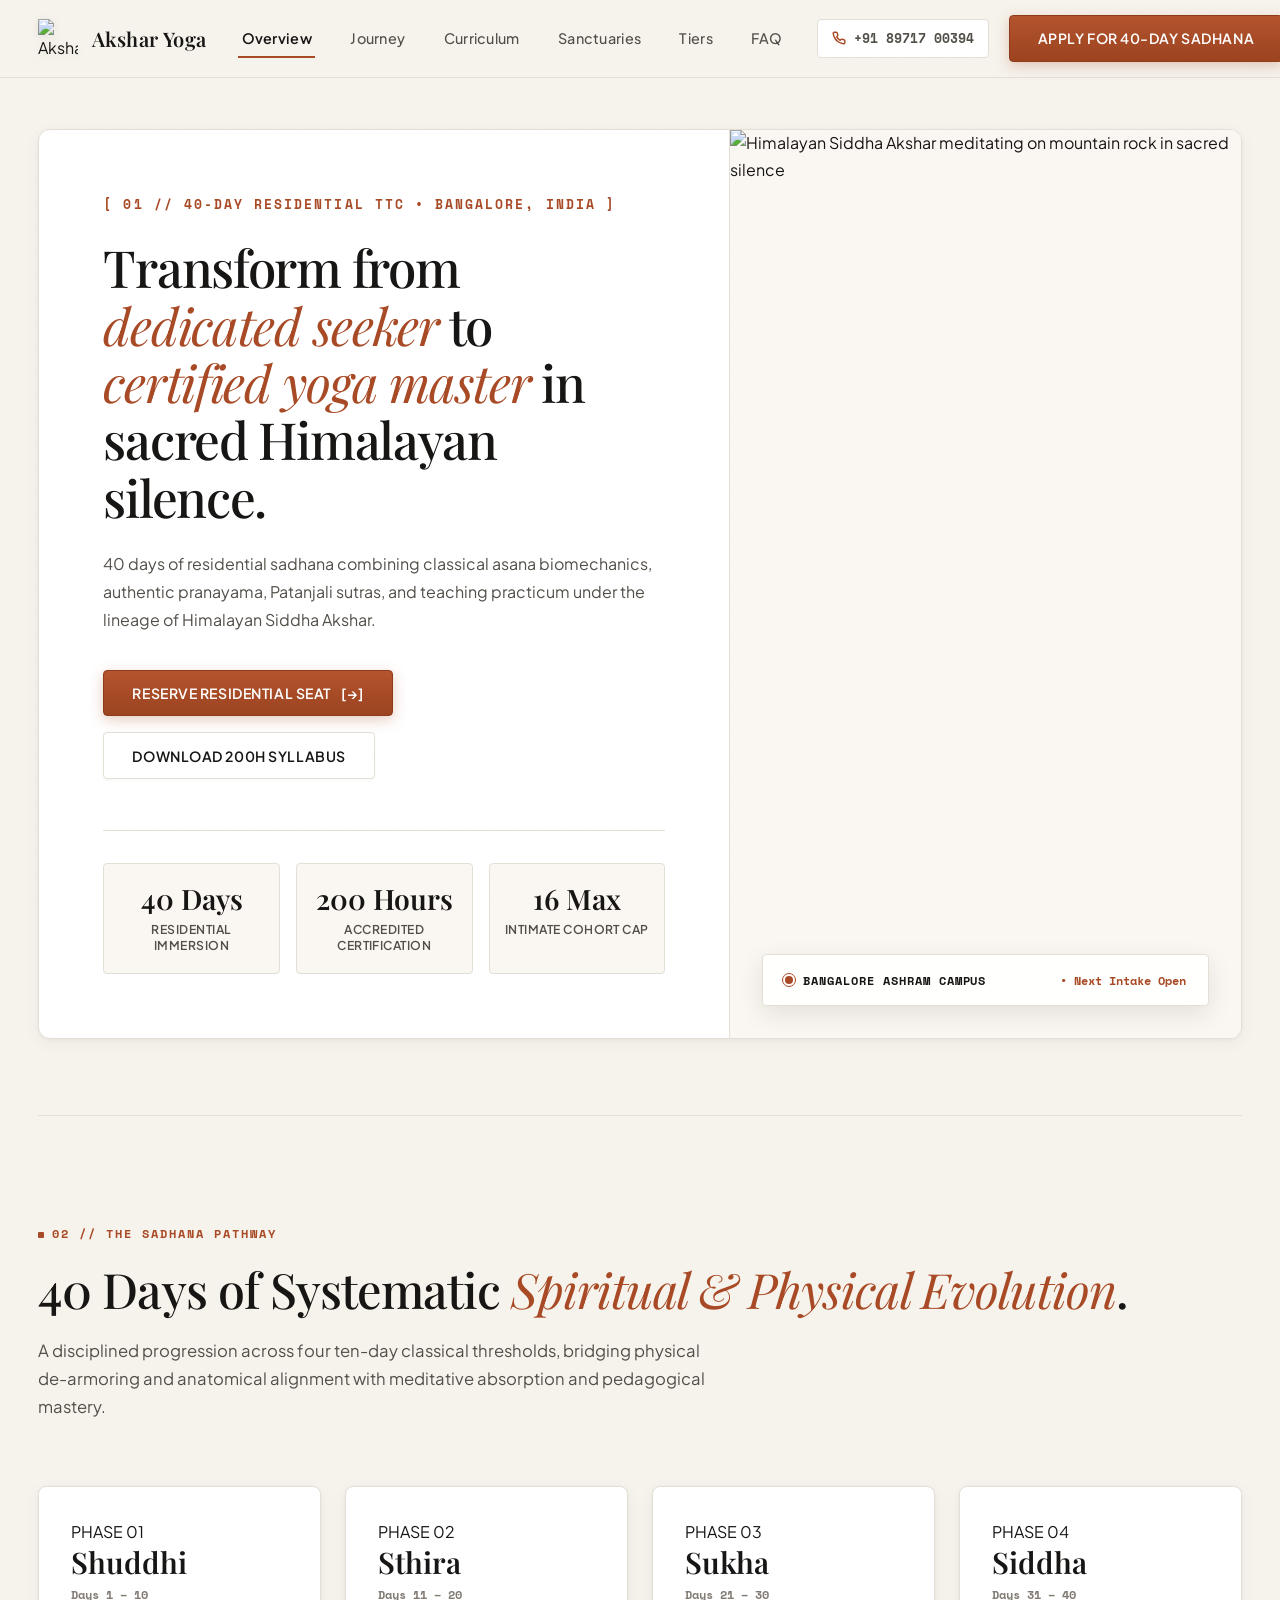
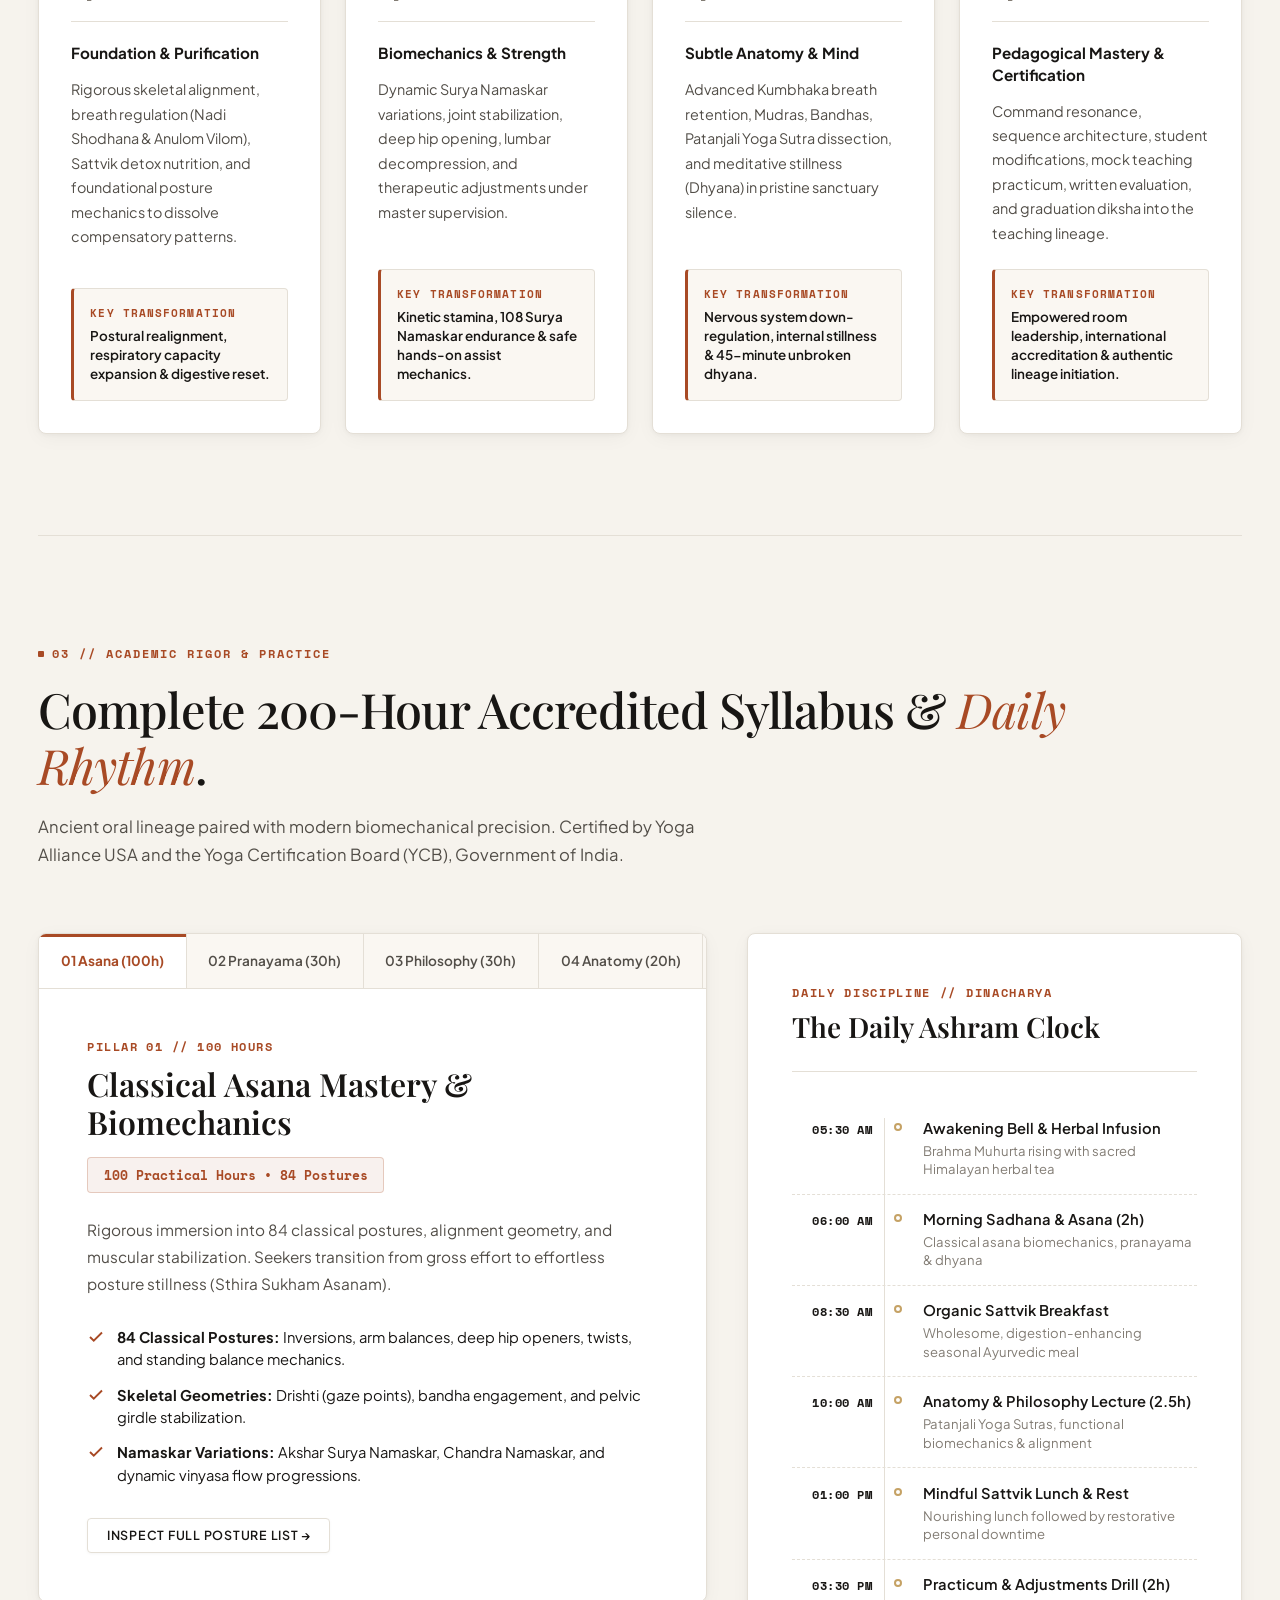
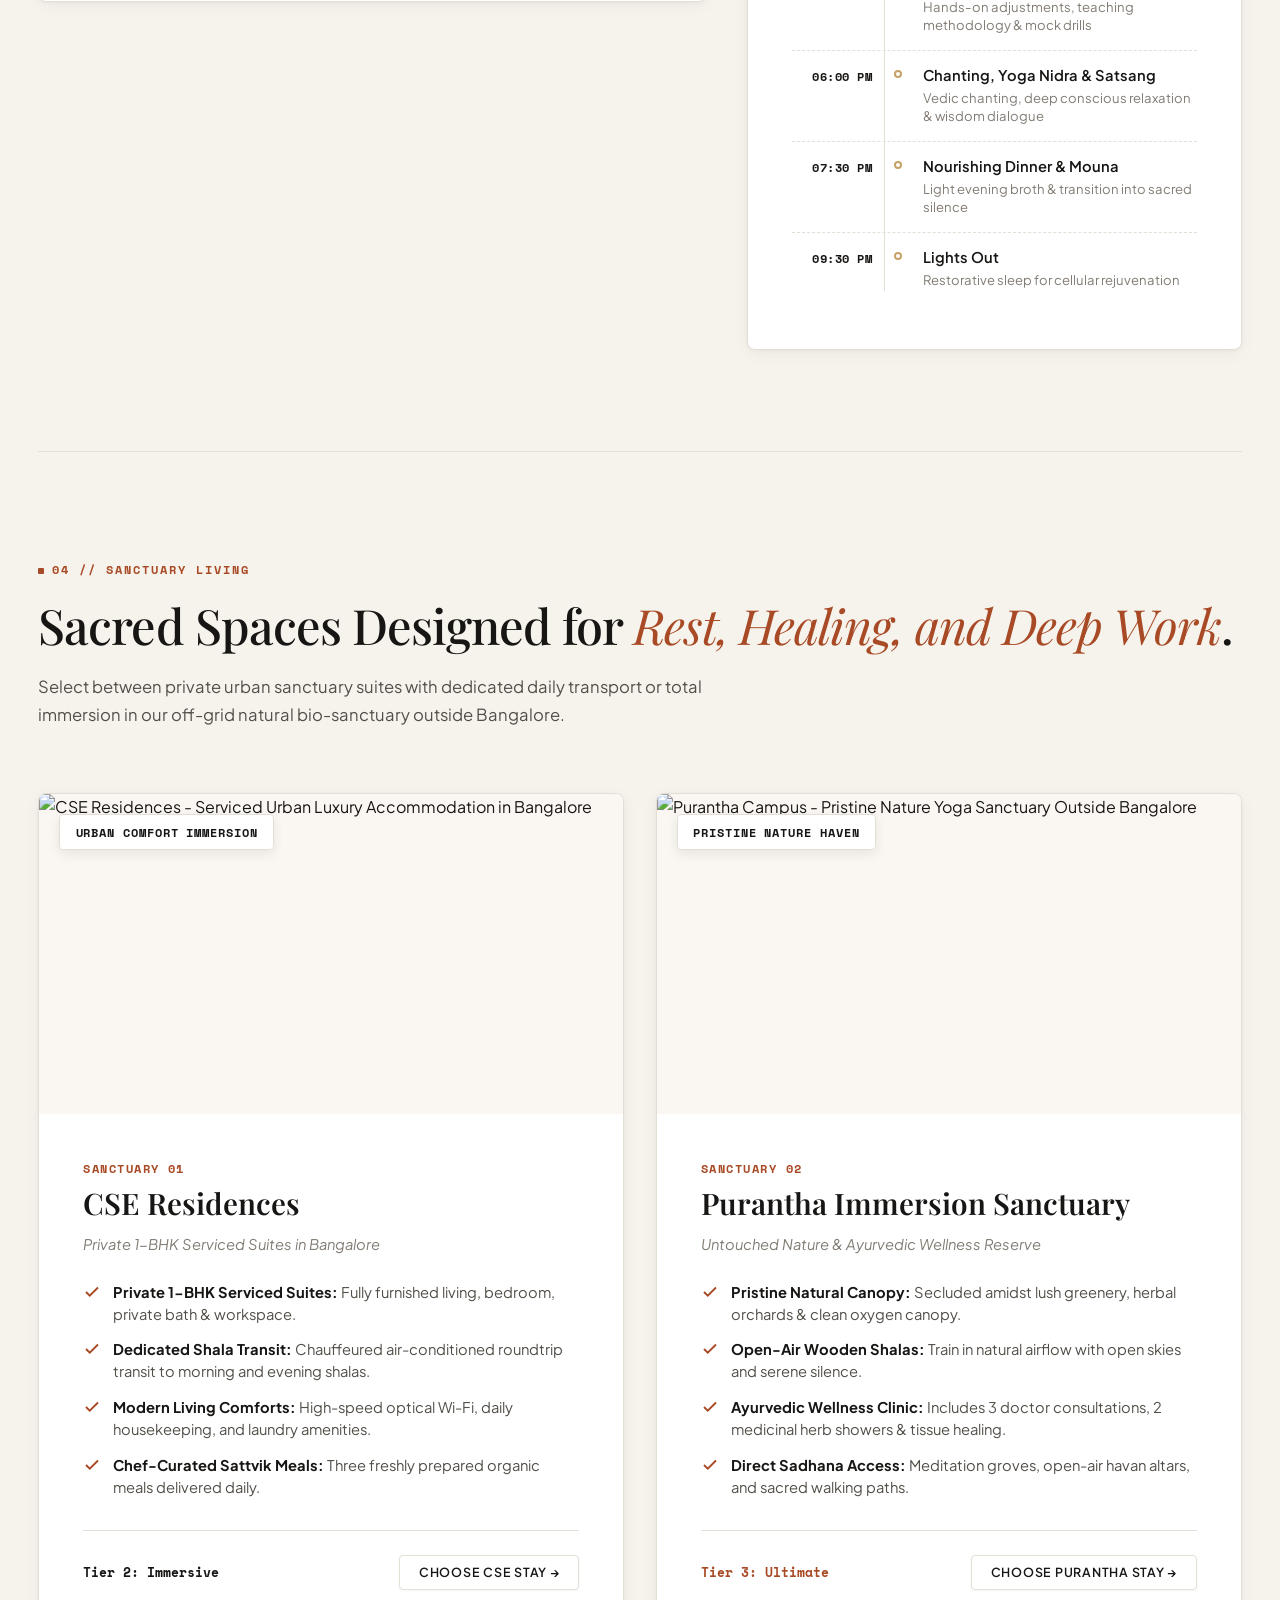
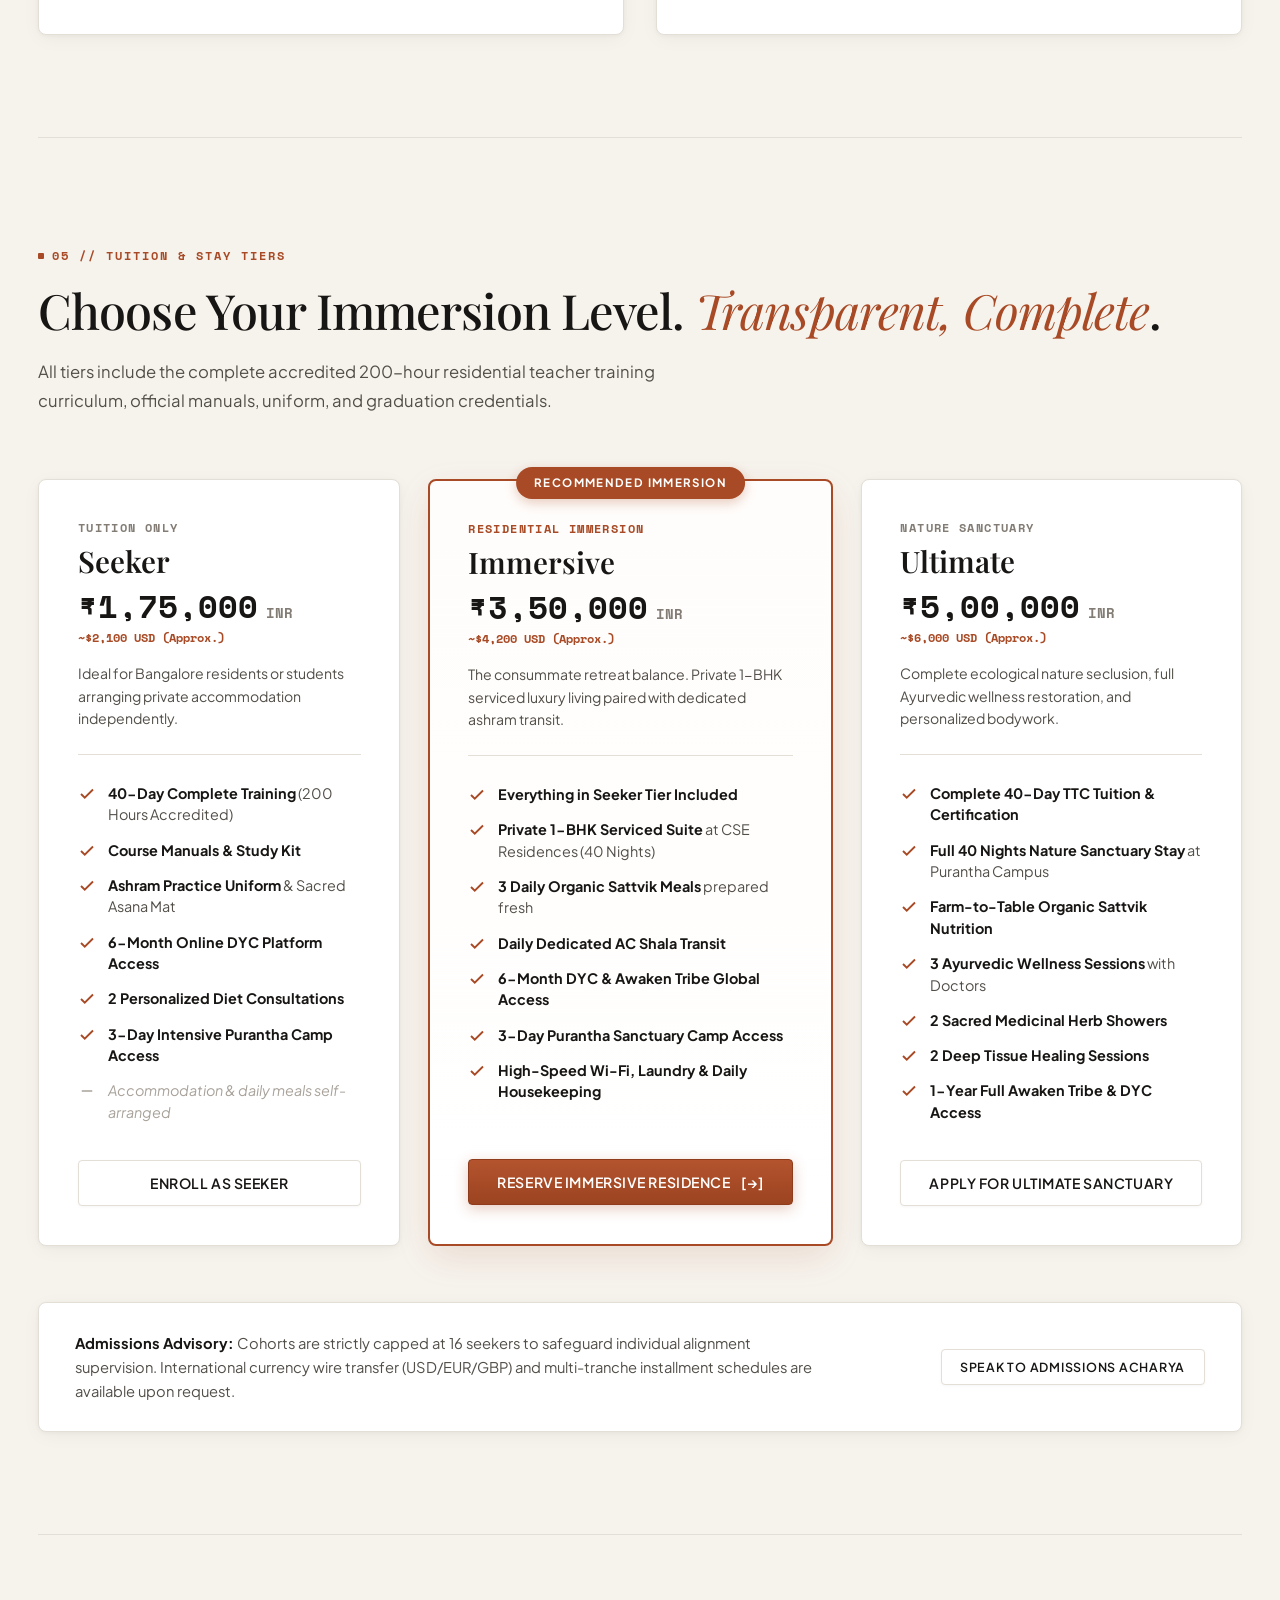
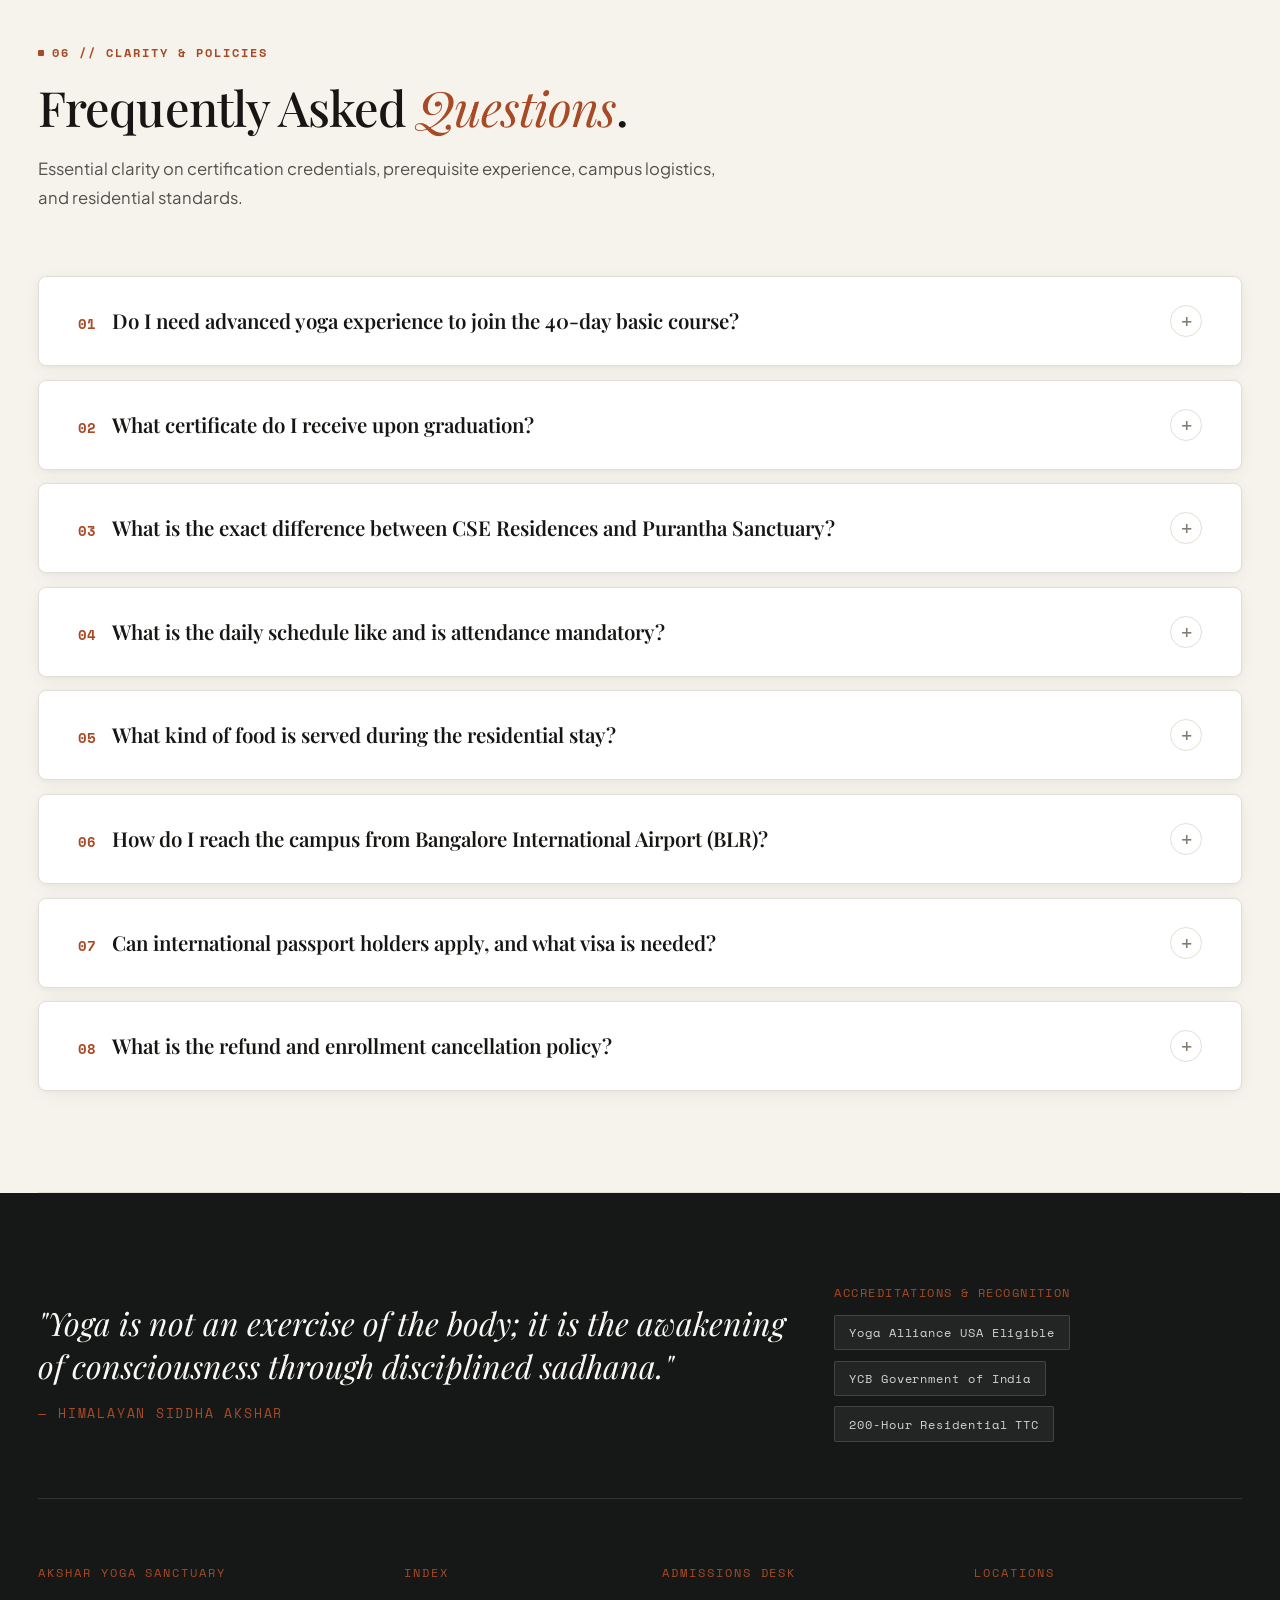
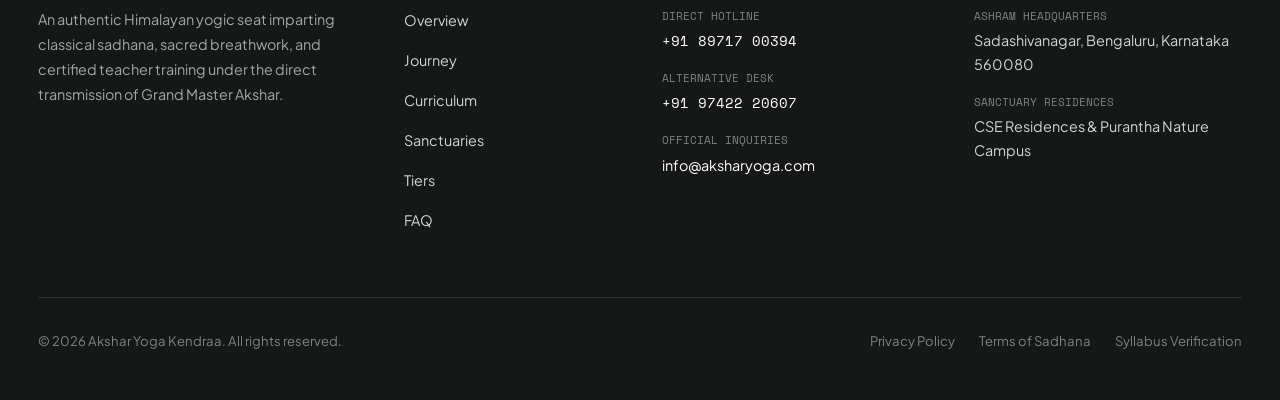
==== commit 547364f3: "feat(header): remove Sanctuary subtitle next to logo in desktop and mobile header" ====
--- a/index.html
+++ b/index.html
@@ -48,7 +48,7 @@
   <link href="https://fonts.googleapis.com/css2?family=Playfair+Display:ital,wght@0,500;0,600;1,400;1,500;1,600&family=Plus+Jakarta+Sans:wght@400;500;600;700&family=Space+Mono:ital,wght@0,400;0,700;1,400&display=swap" rel="stylesheet">
 
   <!-- Stylesheet -->
-  <link rel="stylesheet" href="styles.css?v=6.0">
+  <link rel="stylesheet" href="styles.css?v=6.1">
 
   <!-- Structured Data: EducationalOrganization, Course, and FAQPage Schema -->
   <script type="application/ld+json">
@@ -205,13 +205,10 @@
        ========================================================================== -->
   <header class="site-header" role="banner">
     <div class="container header-inner">
-      <!-- Left: Insignia + Sanctuary Brand -->
-      <a href="#overview" class="brand-link" aria-label="Akshar Yoga Sanctuary Homepage">
+      <!-- Left: Insignia + Brand -->
+      <a href="#overview" class="brand-link" aria-label="Akshar Yoga Homepage">
         <img src="images/akshar_yoga_logo.png" alt="Akshar Yoga Emblem" class="brand-insignia" width="40" height="40">
-        <div class="brand-meta">
-          <span class="brand-name">Akshar Yoga</span>
-          <span class="brand-sub">Sanctuary</span>
-        </div>
+        <span class="brand-name">Akshar Yoga</span>
       </a>
 
       <!-- Center (Desktop): Clean Navigation Links -->
@@ -250,7 +247,6 @@
         <div class="mobile-drawer-top">
           <div class="brand-meta">
             <span class="brand-name">Akshar Yoga</span>
-            <span class="brand-sub">Sanctuary</span>
           </div>
           <button type="button" class="mobile-drawer-close" id="btn-mobile-nav-close" aria-label="Close Mobile Navigation">
             <svg width="20" height="20" viewBox="0 0 24 24" fill="none" stroke="currentColor" stroke-width="2">
--- a/styles.css
+++ b/styles.css
@@ -126,7 +126,7 @@
 
 input, select, textarea {
   font-family: inherit;
-  font-size: 0.95rem;
+  font-size: 1rem; /* 16px - strictly prevents iOS Safari auto-zoom on mobile */
 }
 
 /* --- Architectural Typography Helpers --- */
@@ -1770,9 +1770,9 @@
   position: absolute;
   top: 1.25rem;
   right: 1.25rem;
-  width: 36px;
-  height: 36px;
-  border-radius: var(--radius-xs);
+  width: 40px;
+  height: 40px;
+  border-radius: var(--radius-sm);
   border: 1px solid var(--border-card);
   background-color: var(--surface);
   display: flex;
@@ -1789,9 +1789,10 @@
 }
 
 .modal-header {
-  padding: 2.25rem 2.25rem 1.25rem;
+  padding: 2.25rem 3.5rem 1.25rem 2.25rem;
   border-bottom: 1px solid var(--border-card);
   background-color: var(--surface);
+  position: relative;
 }
 
 .modal-kicker {
@@ -1869,7 +1870,7 @@
   border-radius: var(--radius-sm);
   background-color: var(--surface);
   color: var(--text-primary);
-  font-size: 0.95rem;
+  font-size: 1rem; /* 16px - strictly prevents iOS Safari auto-zoom on mobile */
   transition: border-color var(--transition-fast), box-shadow var(--transition-fast);
 }
 
@@ -2086,6 +2087,11 @@
     padding-bottom: 3.5rem;
   }
 
+  .section-headline {
+    font-size: clamp(1.75rem, 6.5vw, 2.35rem);
+    word-break: break-word;
+  }
+
   .hero-content-col {
     padding: 1.75rem 1.15rem;
   }
@@ -2115,10 +2121,11 @@
 
   .floating-mobile-bar {
     display: block;
+    padding-bottom: max(0.75rem, env(safe-area-inset-bottom));
   }
 
   body {
-    padding-bottom: 74px;
+    padding-bottom: max(74px, calc(64px + env(safe-area-inset-bottom)));
   }
 
   .pathway-grid {
@@ -2143,6 +2150,11 @@
     padding: 0.75rem 1rem;
   }
 
+  .curriculum-tab-btn {
+    padding: 0.95rem 1.15rem;
+    font-size: 0.82rem;
+  }
+
   .curriculum-tab-panels {
     padding: 1.5rem 1.15rem;
   }
@@ -2156,12 +2168,22 @@
     gap: 0.65rem;
   }
 
+  .sanctuary-image-wrap {
+    height: 240px;
+  }
+
   .sanctuary-body {
     padding: 1.5rem 1.15rem;
   }
 
   .tier-card {
     padding: 1.75rem 1.15rem;
+  }
+
+  .tier-badge-recommended {
+    font-size: 0.68rem;
+    padding: 0.35rem 0.95rem;
+    white-space: nowrap;
   }
 
   .tiers-advisory-strip {
@@ -2190,15 +2212,64 @@
   }
 
   .modal-dialog {
-    max-height: 95vh;
+    width: calc(100% - 1.5rem);
+    max-height: 90vh;
+    margin: 1rem auto;
   }
 
   .modal-header {
-    padding: 1.5rem 1.15rem 1rem;
+    padding: 1.5rem 3.5rem 1rem 1.25rem;
+  }
+
+  .modal-close-btn {
+    top: 1rem;
+    right: 1rem;
+    width: 38px;
+    height: 38px;
   }
 
   .modal-body {
     padding: 1.15rem;
+  }
+
+  .option-radio-card {
+    padding: 0.85rem 0.95rem;
+    align-items: flex-start;
+  }
+
+  .mobile-drawer {
+    width: 88%;
+    max-width: 360px;
+    padding-top: max(2rem, env(safe-area-inset-top));
+    padding-bottom: max(2rem, env(safe-area-inset-bottom));
+  }
+}
+
+@media (max-width: 480px) {
+  .hero-stat-value {
+    font-size: 1.5rem;
+  }
+
+  .tier-price {
+    font-size: 1.85rem;
+  }
+
+  .option-radio-card {
+    flex-wrap: wrap;
+    gap: 0.4rem;
+  }
+
+  .option-card-price {
+    margin-left: 28px;
+  }
+
+  .modal-nav-actions {
+    flex-direction: column;
+    width: 100%;
+  }
+
+  .modal-nav-actions .btn {
+    width: 100%;
   }
 }
 
@@ -2206,7 +2277,13 @@
   .brand-sub {
     display: none;
   }
+
   .brand-name {
     font-size: 0.95rem;
   }
-}
+
+  .site-header .container {
+    padding-left: 0.75rem;
+    padding-right: 0.75rem;
+  }
+}
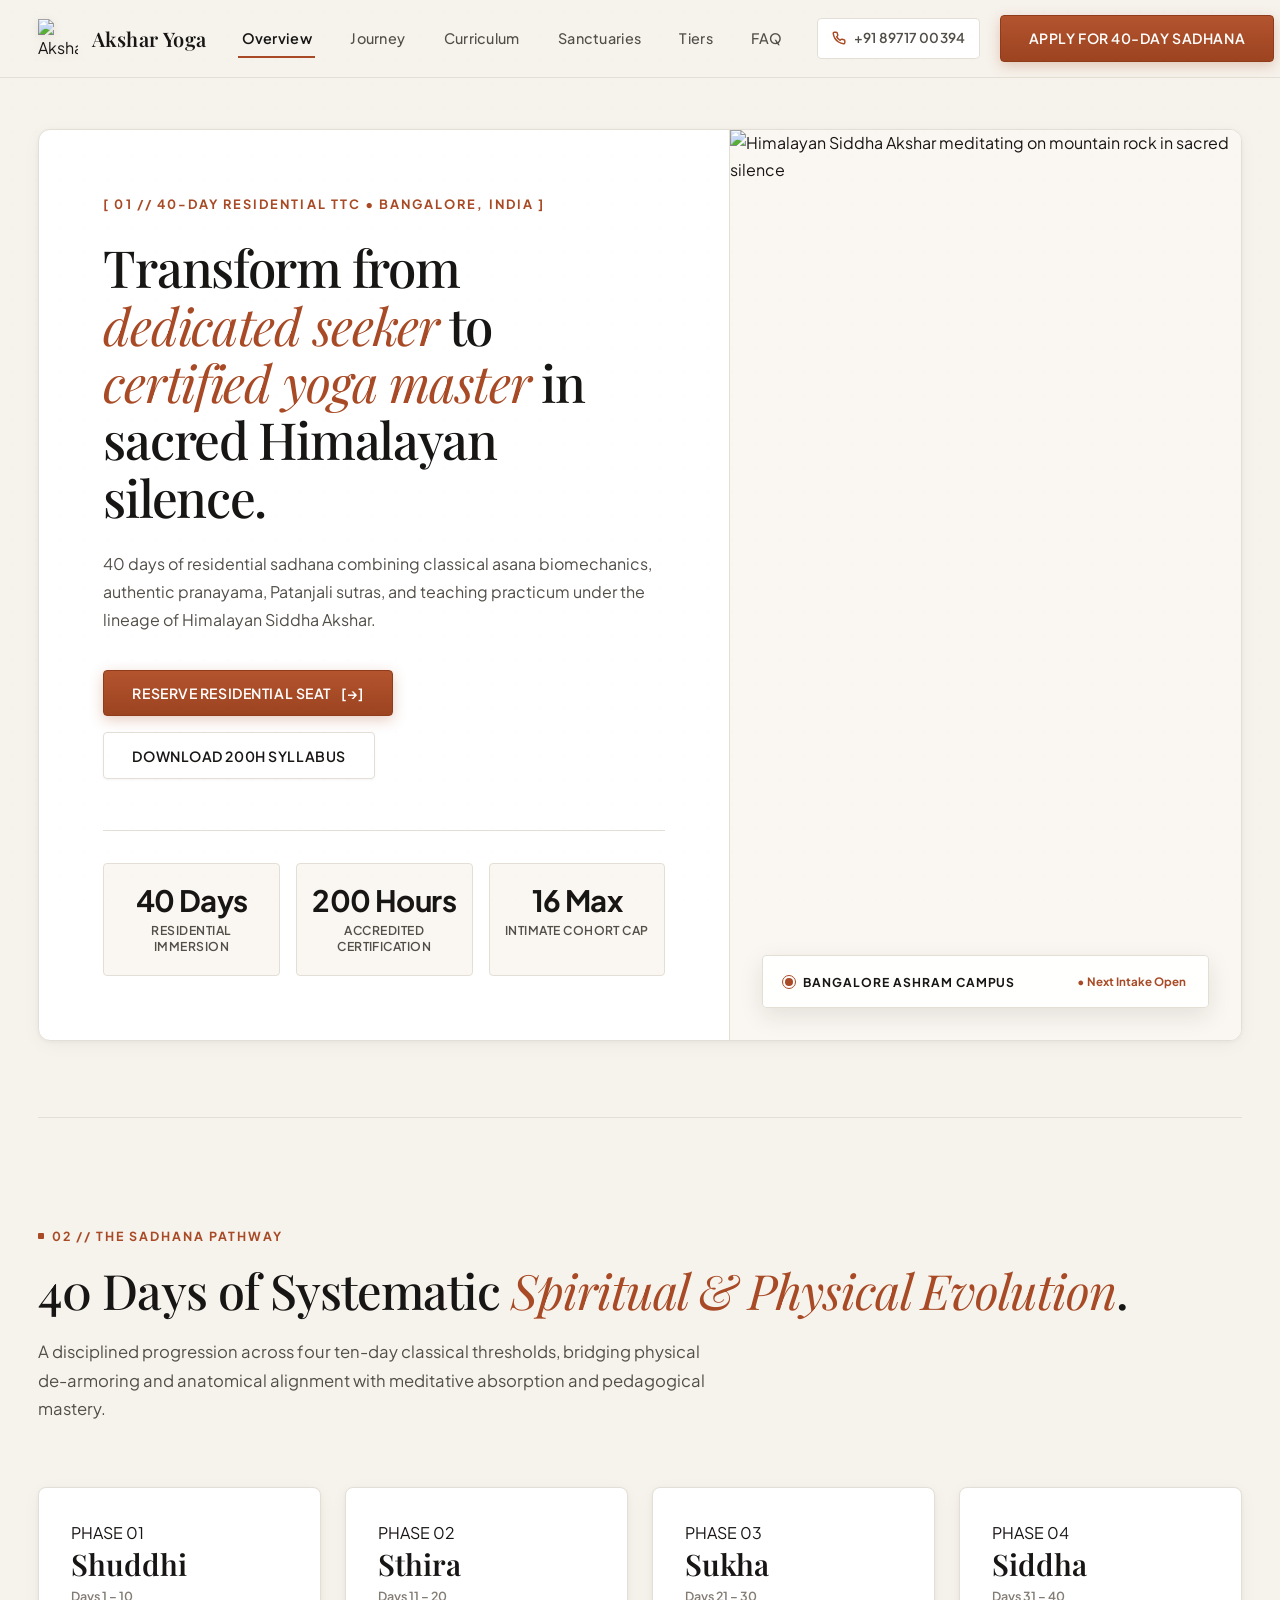
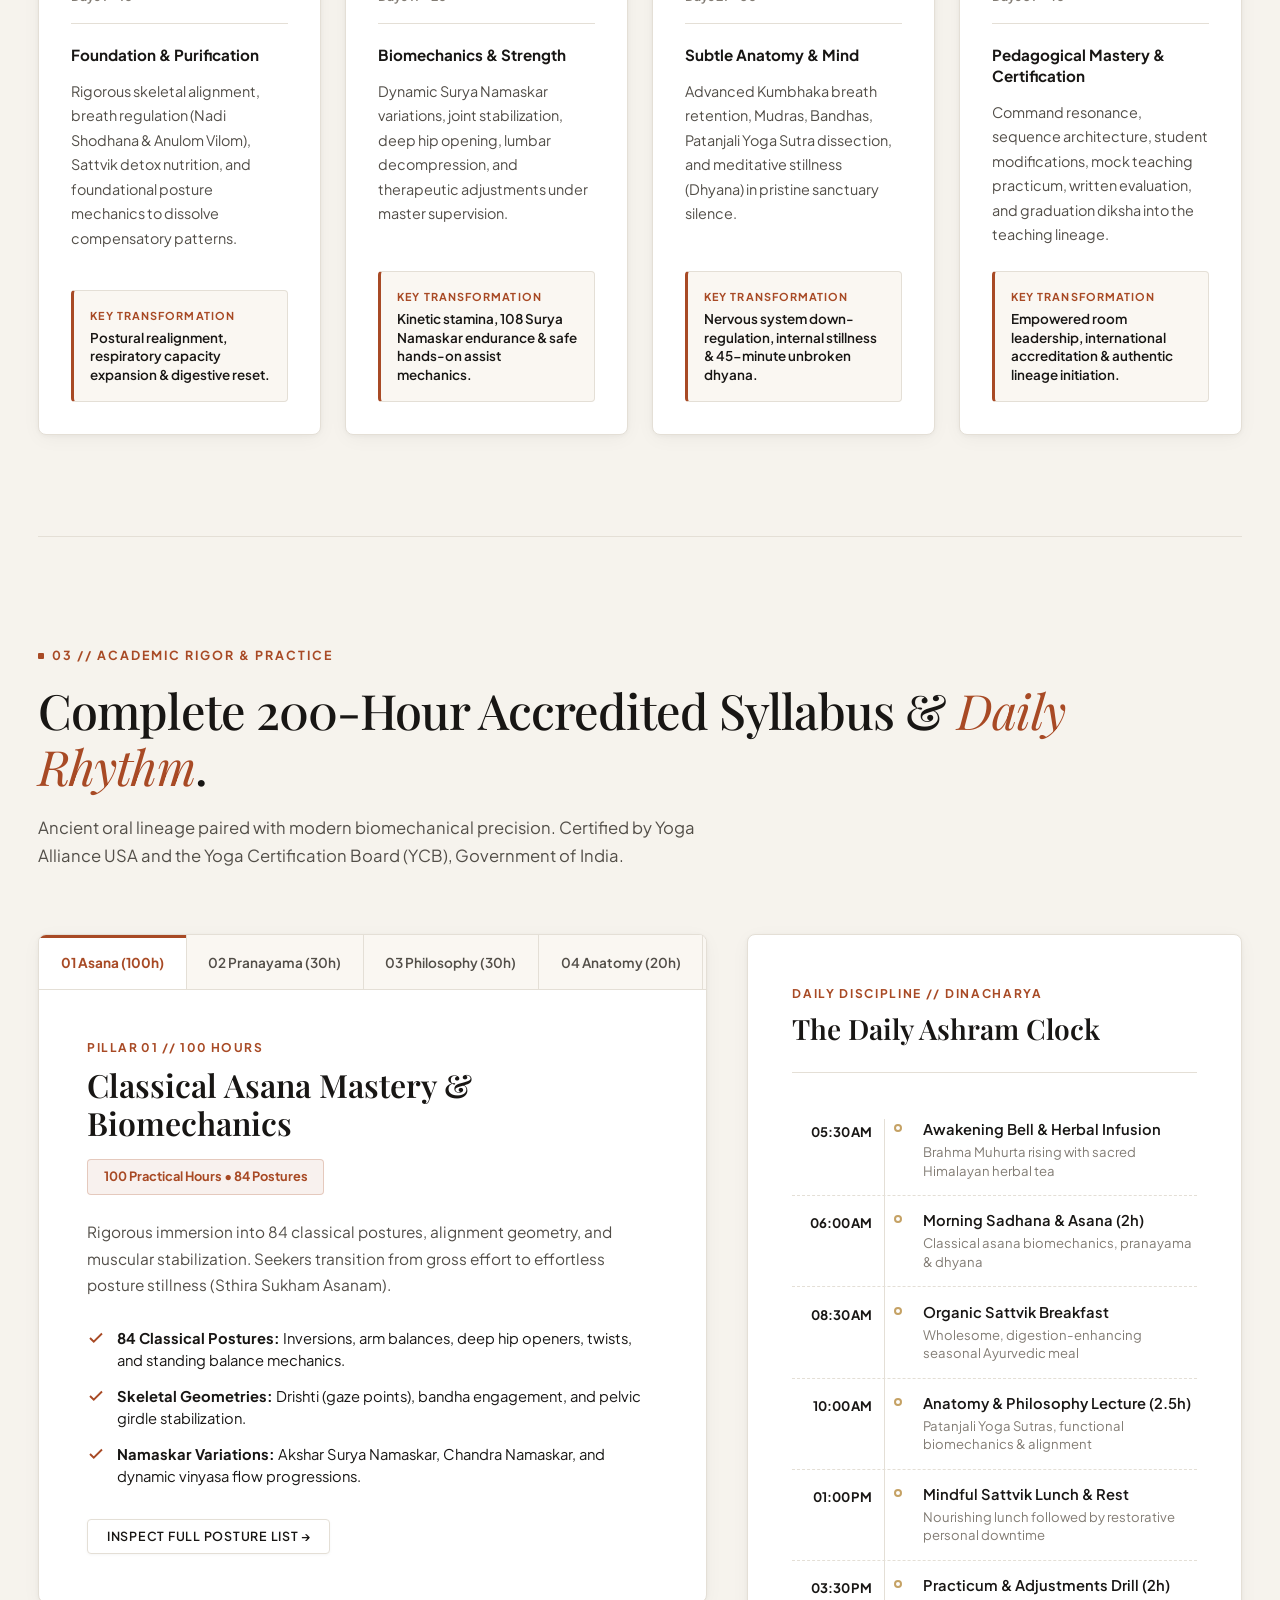
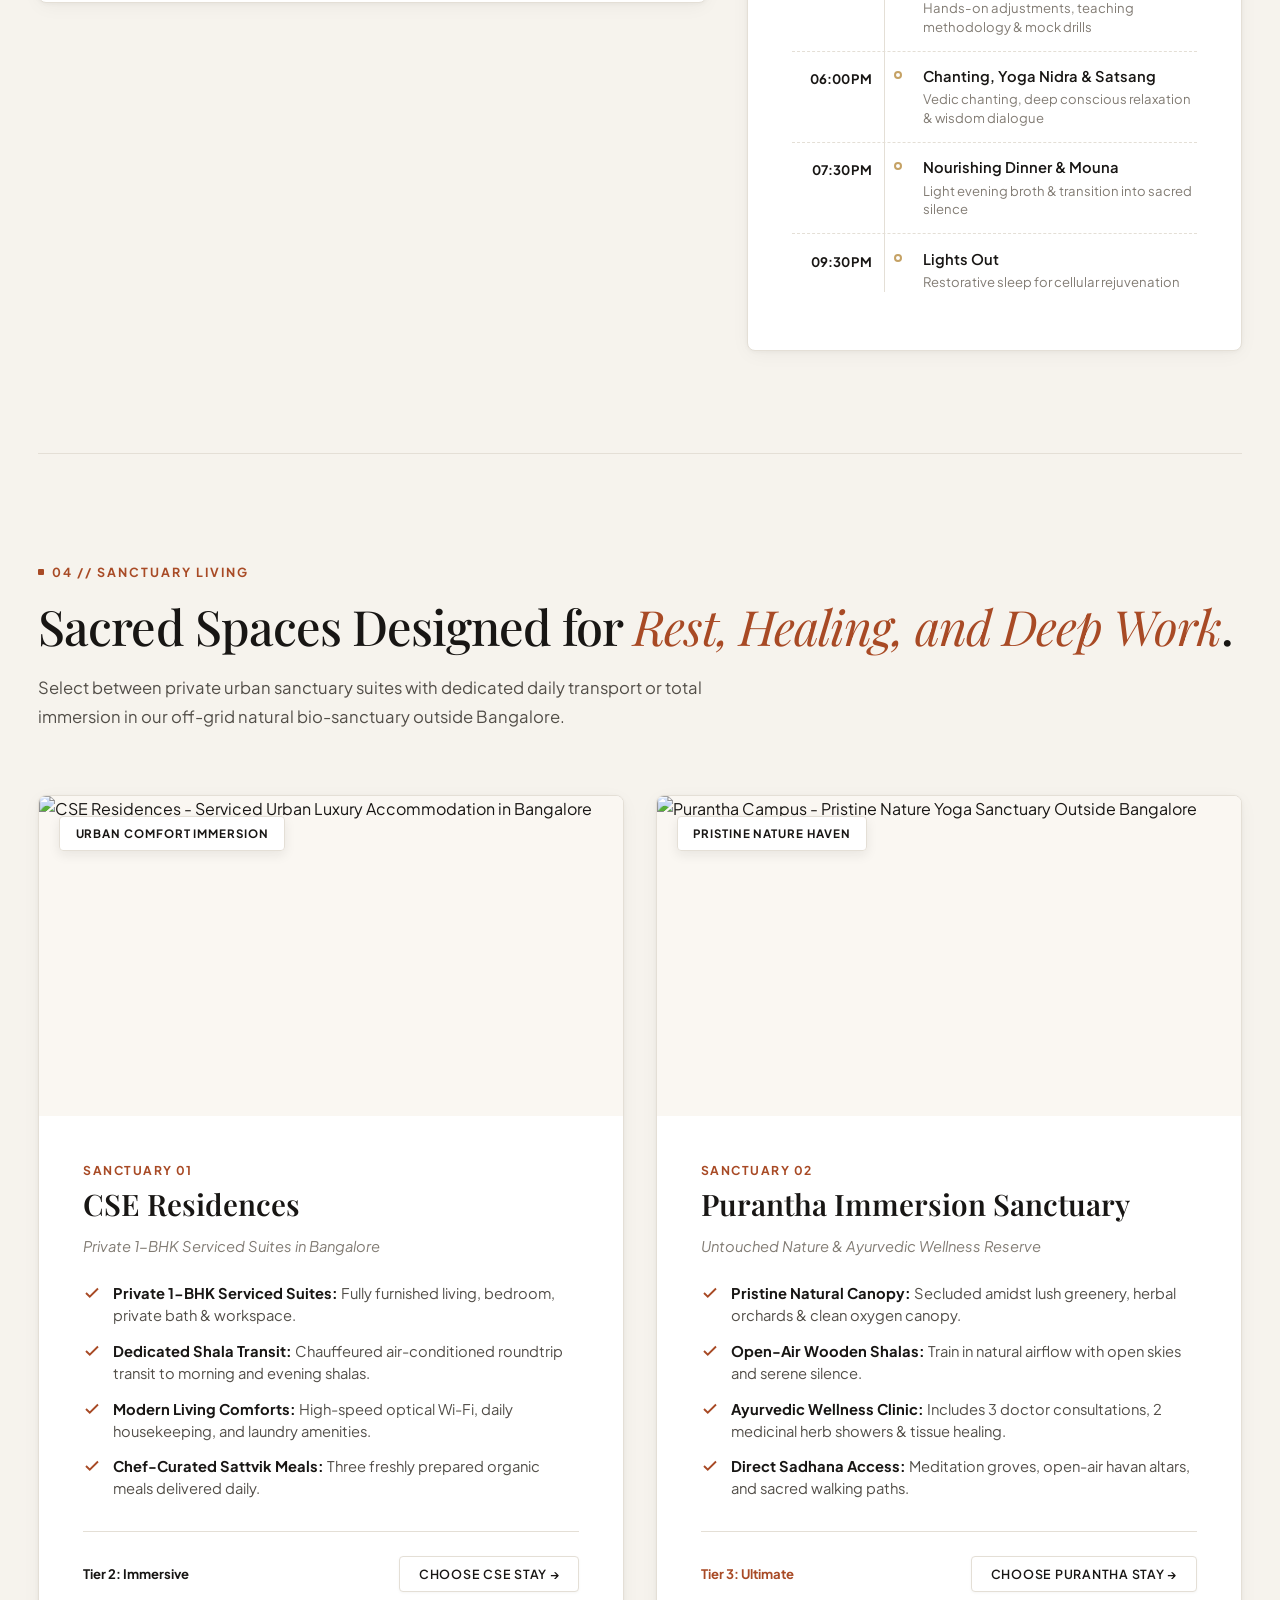
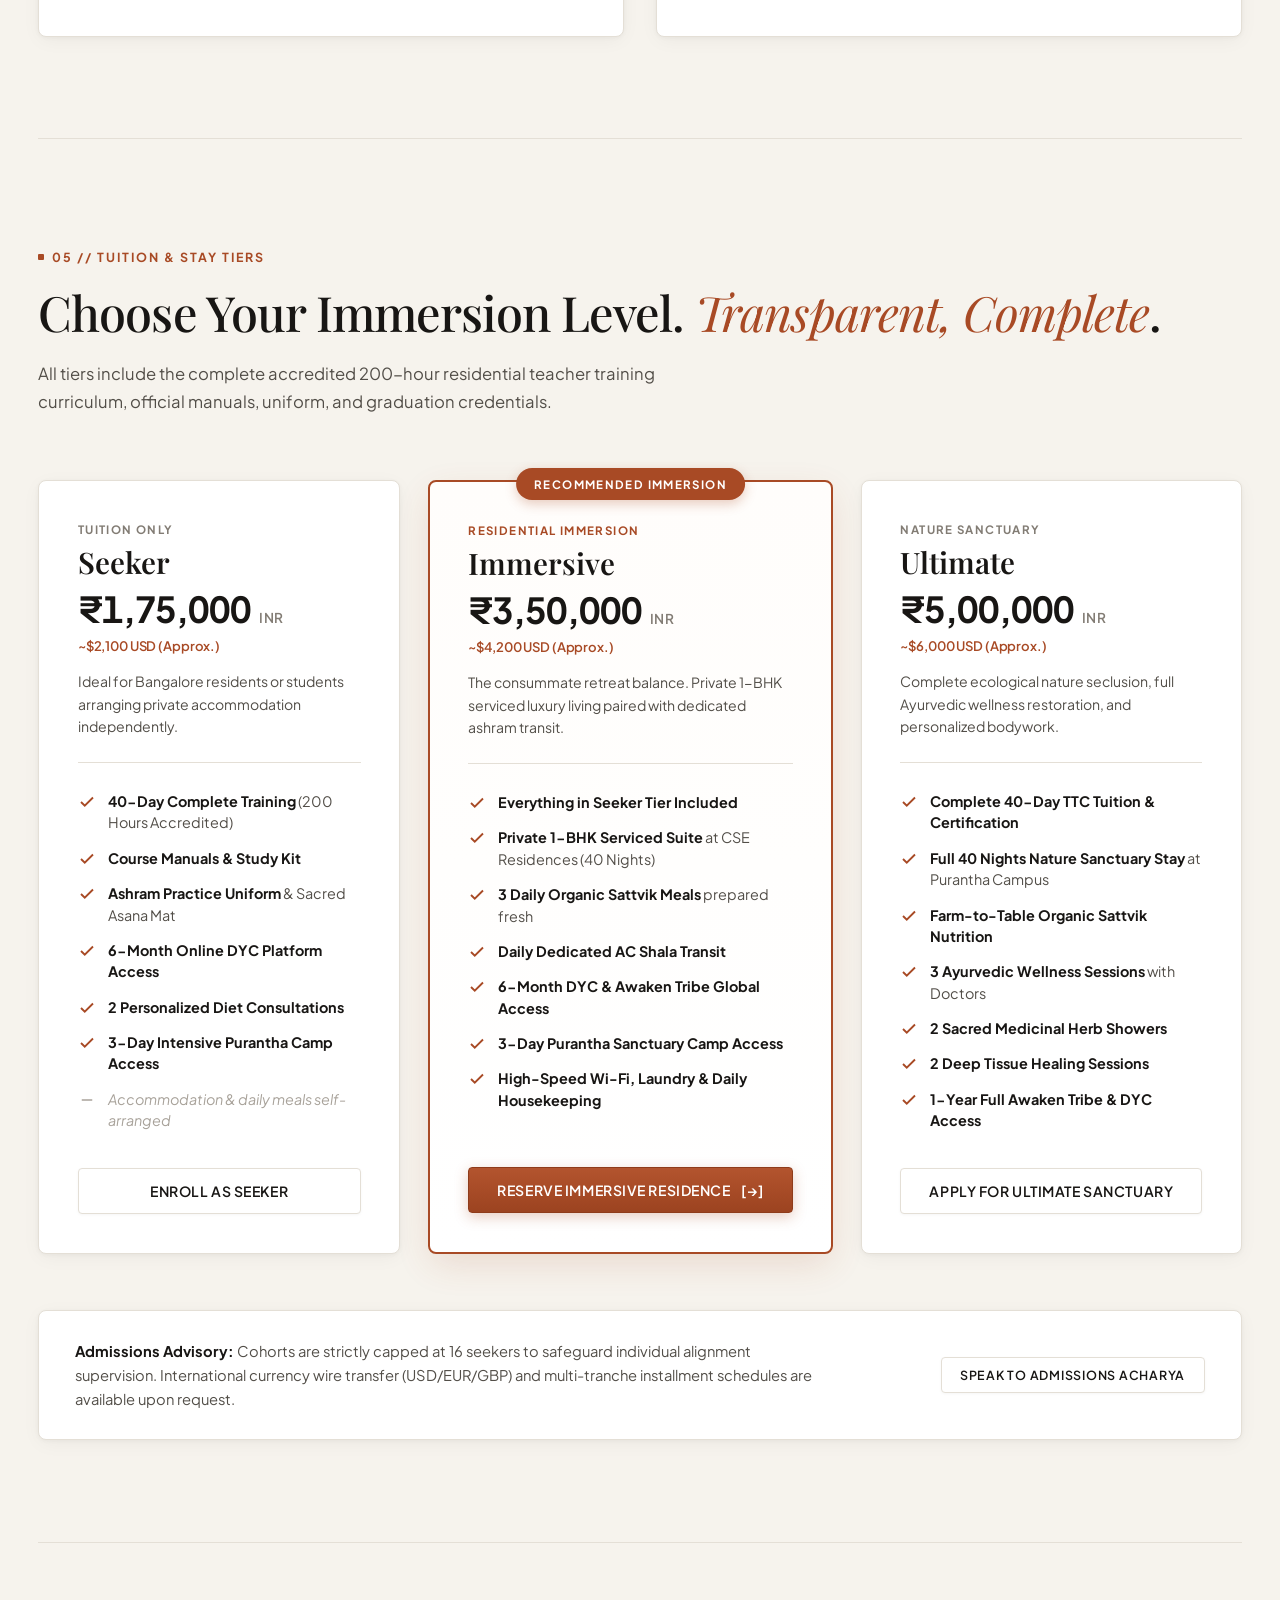
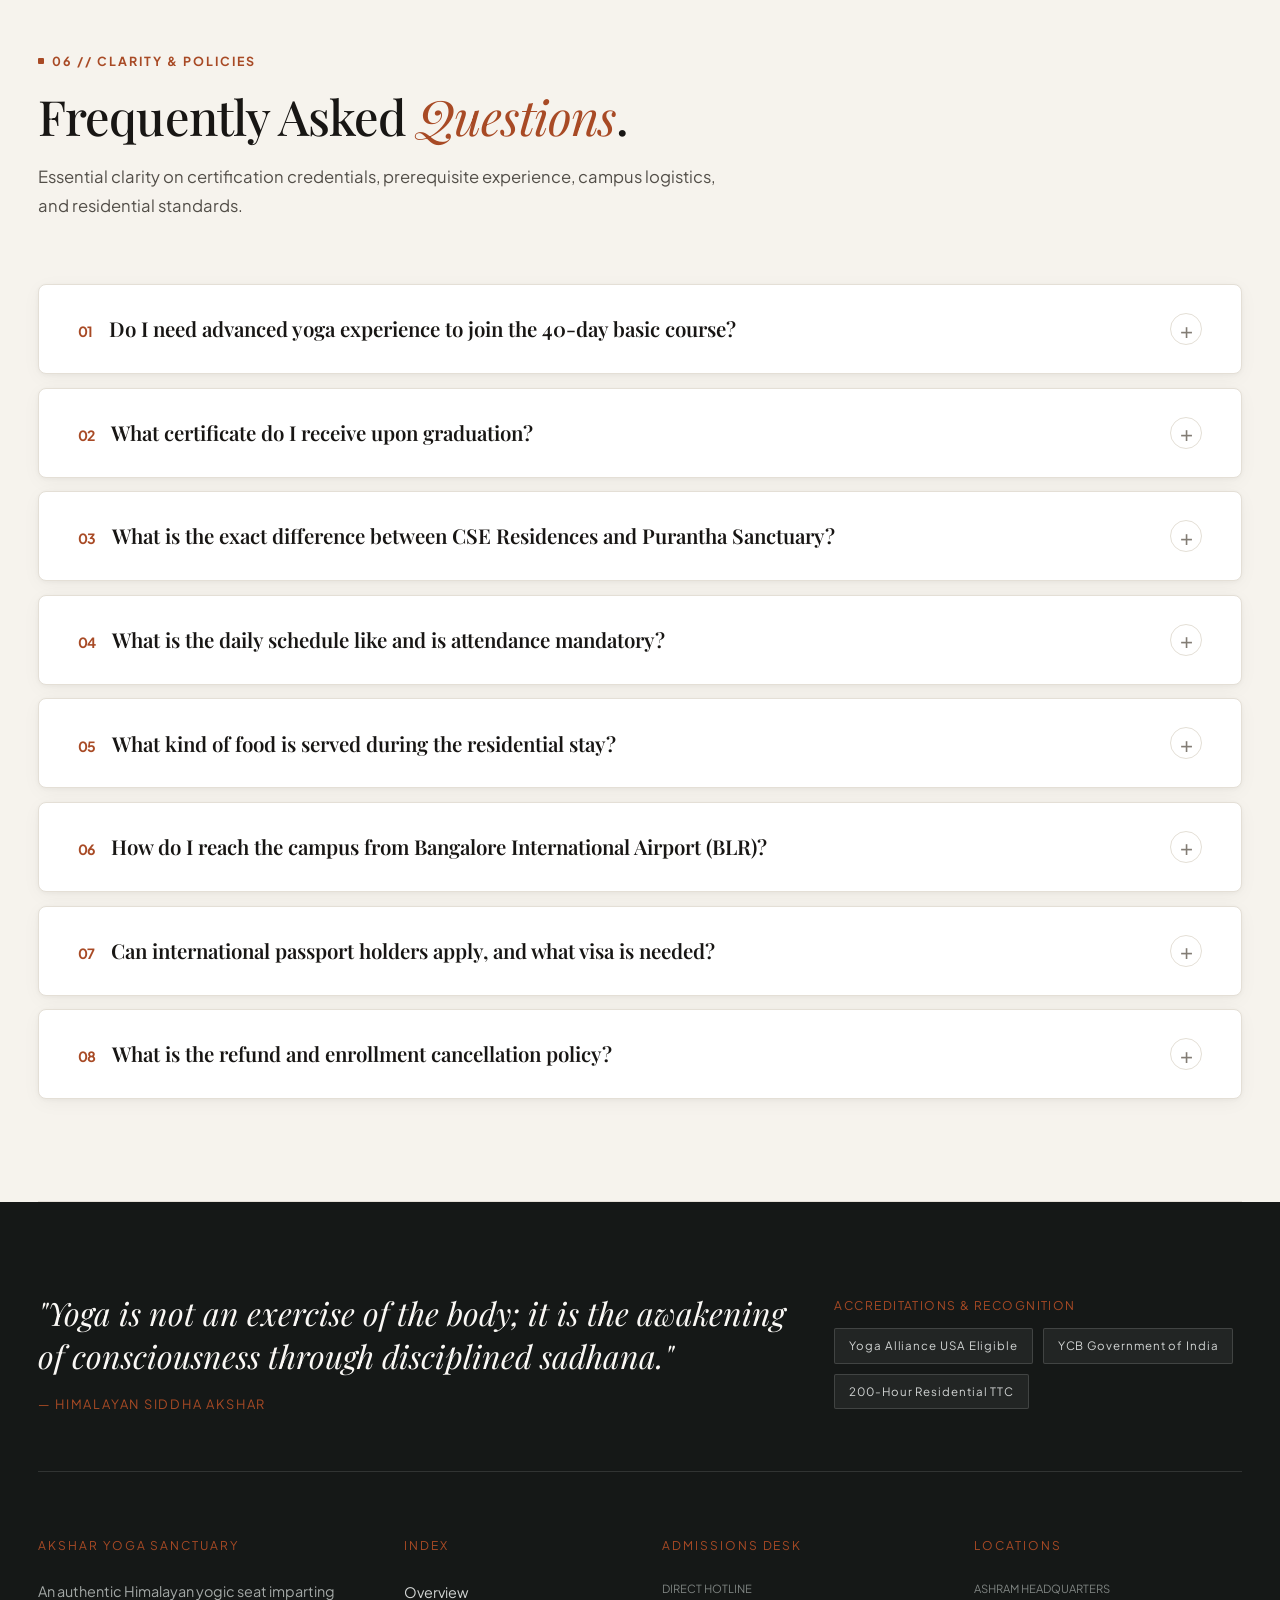
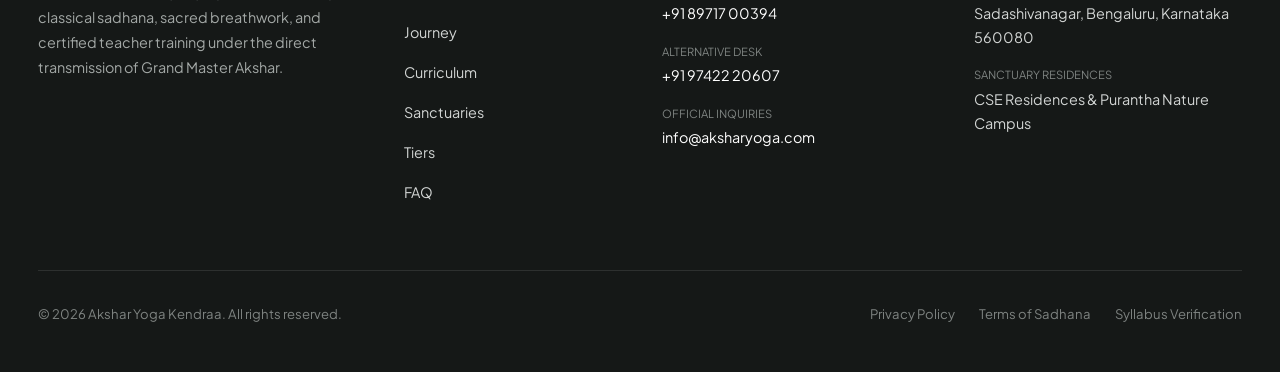
==== commit 09549d7d: "feat(typography): upgrade numbers font from monospace to Plus Jakarta Sans tabular numerals" ====
--- a/index.html
+++ b/index.html
@@ -48,7 +48,7 @@
   <link href="https://fonts.googleapis.com/css2?family=Playfair+Display:ital,wght@0,500;0,600;1,400;1,500;1,600&family=Plus+Jakarta+Sans:wght@400;500;600;700&family=Space+Mono:ital,wght@0,400;0,700;1,400&display=swap" rel="stylesheet">
 
   <!-- Stylesheet -->
-  <link rel="stylesheet" href="styles.css?v=6.1">
+  <link rel="stylesheet" href="styles.css?v=7.0">
 
   <!-- Structured Data: EducationalOrganization, Course, and FAQPage Schema -->
   <script type="application/ld+json">
--- a/styles.css
+++ b/styles.css
@@ -40,7 +40,8 @@
   /* Typography */
   --font-serif: 'Playfair Display', Georgia, 'Times New Roman', serif;
   --font-sans: 'Plus Jakarta Sans', system-ui, -apple-system, sans-serif;
-  --font-mono: 'Space Mono', 'SFMono-Regular', Consolas, monospace;
+  --font-mono: 'Plus Jakarta Sans', system-ui, -apple-system, sans-serif;
+  --font-numbers: 'Plus Jakarta Sans', system-ui, -apple-system, sans-serif;
 
   /* Architectural Radii */
   --radius-xs: 2px;
@@ -424,9 +425,10 @@
   display: inline-flex;
   align-items: center;
   gap: 0.5rem;
-  font-family: var(--font-mono);
-  font-size: 0.82rem;
+  font-family: var(--font-numbers);
+  font-size: 0.85rem;
   font-weight: 600;
+  letter-spacing: 0.01em;
   color: var(--text-secondary);
   padding: 0.5rem 0.85rem;
   border-radius: var(--radius-sm);
@@ -654,12 +656,13 @@
 }
 
 .hero-stat-value {
-  font-family: var(--font-serif);
-  font-size: clamp(1.4rem, 2.2vw, 1.85rem);
-  font-weight: 600;
+  font-family: var(--font-numbers);
+  font-size: clamp(1.5rem, 2.3vw, 1.95rem);
+  font-weight: 700;
   color: var(--text-primary);
   line-height: 1.1;
   margin-bottom: 0.35rem;
+  letter-spacing: -0.02em;
 }
 
 .hero-stat-label {
@@ -1076,11 +1079,11 @@
 }
 
 .timeline-time {
-  font-family: var(--font-mono);
-  font-size: 0.78rem;
+  font-family: var(--font-numbers);
+  font-size: 0.82rem;
   font-weight: 700;
   color: var(--text-primary);
-  letter-spacing: 0.04em;
+  letter-spacing: -0.01em;
   text-align: right;
   padding-top: 1px;
 }
@@ -1335,26 +1338,30 @@
 }
 
 .tier-price {
-  font-family: var(--font-mono);
-  font-size: clamp(1.85rem, 2.5vw, 2.35rem);
+  font-family: var(--font-numbers);
+  font-size: clamp(2.1rem, 2.8vw, 2.75rem);
   font-weight: 700;
   color: var(--text-primary);
   line-height: 1;
+  letter-spacing: -0.03em;
+  font-feature-settings: "lnum" 1, "tnum" 1;
 }
 
 .tier-currency-note {
-  font-family: var(--font-mono);
+  font-family: var(--font-sans);
   font-size: 0.85rem;
   color: var(--text-muted);
   font-weight: 600;
+  letter-spacing: 0.04em;
 }
 
 .tier-usd-approx {
-  font-family: var(--font-mono);
-  font-size: 0.78rem;
+  font-family: var(--font-numbers);
+  font-size: 0.82rem;
   color: var(--accent-terracotta);
-  margin-top: 0.25rem;
+  margin-top: 0.35rem;
   font-weight: 600;
+  letter-spacing: -0.01em;
 }
 
 .tier-desc {
@@ -1469,10 +1476,11 @@
 }
 
 .faq-num {
-  font-family: var(--font-mono);
-  font-size: 0.85rem;
+  font-family: var(--font-numbers);
+  font-size: 0.88rem;
   font-weight: 700;
   color: var(--accent-terracotta);
+  letter-spacing: -0.02em;
 }
 
 .faq-question-text {
@@ -1711,11 +1719,12 @@
 }
 
 .mobile-bar-rate {
-  font-family: var(--font-mono);
-  font-size: 1.05rem;
+  font-family: var(--font-numbers);
+  font-size: 1.1rem;
   font-weight: 700;
   color: var(--text-primary);
   line-height: 1.1;
+  letter-spacing: -0.02em;
 }
 
 .mobile-bar-buttons {
@@ -1940,10 +1949,11 @@
 }
 
 .option-card-price {
-  font-family: var(--font-mono);
-  font-size: 0.9rem;
+  font-family: var(--font-numbers);
+  font-size: 0.95rem;
   font-weight: 700;
   color: var(--accent-terracotta);
+  letter-spacing: -0.01em;
 }
 
 .form-nav-actions {
